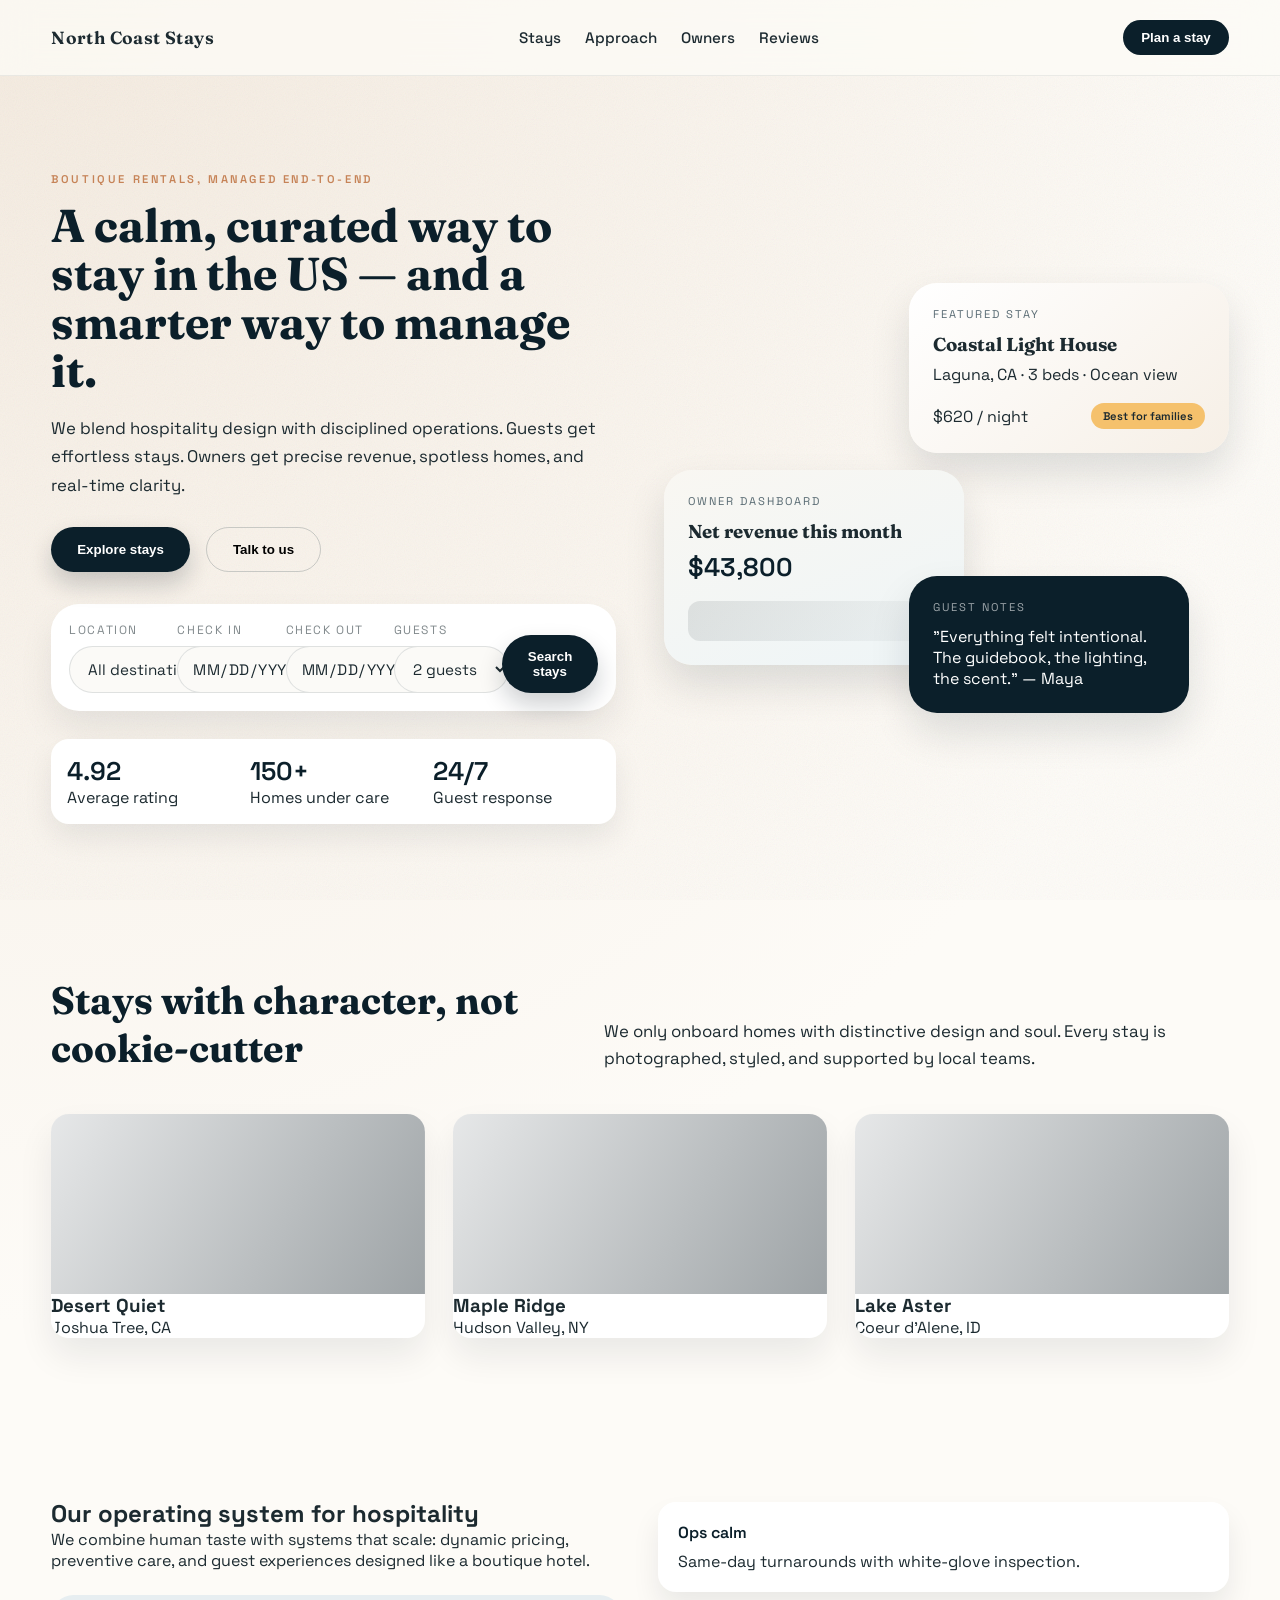
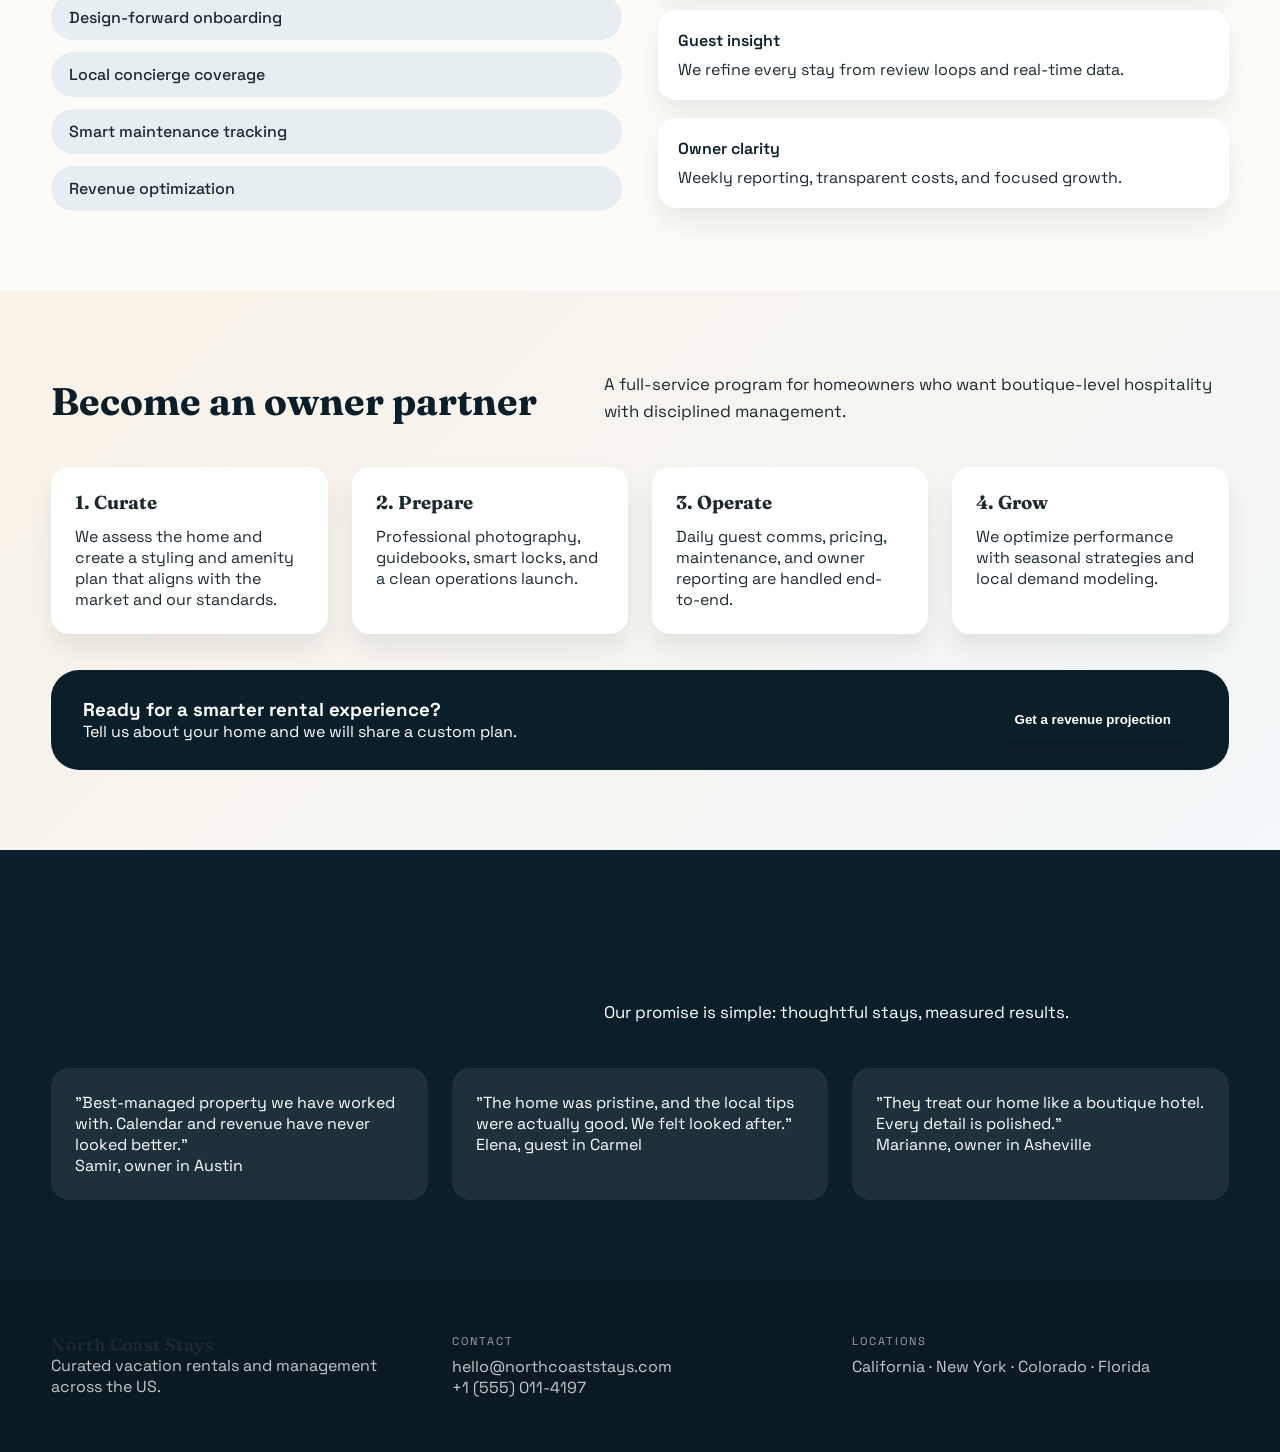
==== index.html @ ac7b0f42 "Add hero date search form" ====
<!doctype html>
<html lang="en">
  <head>
    <meta charset="utf-8" />
    <meta name="viewport" content="width=device-width, initial-scale=1" />
    <title>North Coast Stays - Boutique Rentals & Care</title>
    <meta
      name="description"
      content="A boutique team managing distinctive vacation rentals across the United States. Curated stays for guests, confident stewardship for owners."
    />
    <link rel="preconnect" href="https://fonts.googleapis.com" />
    <link rel="preconnect" href="https://fonts.gstatic.com" crossorigin />
    <link
      href="https://fonts.googleapis.com/css2?family=Fraunces:opsz,wght@9..144,300;9..144,500;9..144,650&family=Space+Grotesk:wght@400;500;600&display=swap"
      rel="stylesheet"
    />
    <link rel="stylesheet" href="styles.css" />
  </head>
  <body>
    <div class="noise" aria-hidden="true"></div>
    <header class="site-header">
      <div class="container header-inner">
        <a class="logo" href="#">North Coast Stays</a>
        <nav class="nav">
          <a href="#stays">Stays</a>
          <a href="#approach">Approach</a>
          <a href="#owners">Owners</a>
          <a href="#reviews">Reviews</a>
        </nav>
        <button class="nav-cta">Plan a stay</button>
      </div>
    </header>

    <main>
      <section class="hero">
        <div class="container hero-grid">
          <div class="hero-copy">
            <p class="eyebrow">Boutique rentals, managed end-to-end</p>
            <h1>
              A calm, curated way to stay in the US — and a smarter way to
              manage it.
            </h1>
            <p class="lead">
              We blend hospitality design with disciplined operations. Guests
              get effortless stays. Owners get precise revenue, spotless homes,
              and real-time clarity.
            </p>
            <div class="hero-actions">
              <button class="primary">Explore stays</button>
              <button class="ghost">Talk to us</button>
            </div>
            <form class="search-form" aria-label="Search stays">
              <label class="field">
                <span>Location</span>
                <select name="location">
                  <option>All destinations</option>
                  <option>California</option>
                  <option>New York</option>
                  <option>Colorado</option>
                  <option>Florida</option>
                </select>
              </label>
              <label class="field">
                <span>Check in</span>
                <input type="date" name="checkin" />
              </label>
              <label class="field">
                <span>Check out</span>
                <input type="date" name="checkout" />
              </label>
              <label class="field">
                <span>Guests</span>
                <select name="guests">
                  <option>2 guests</option>
                  <option>4 guests</option>
                  <option>6 guests</option>
                  <option>8 guests</option>
                </select>
              </label>
              <button class="primary search-button" type="submit">
                Search stays
              </button>
            </form>
            <div class="hero-metrics">
              <div>
                <p class="metric">4.92</p>
                <span>Average rating</span>
              </div>
              <div>
                <p class="metric">150+</p>
                <span>Homes under care</span>
              </div>
              <div>
                <p class="metric">24/7</p>
                <span>Guest response</span>
              </div>
            </div>
          </div>
          <div class="hero-visual">
            <div class="card primary-card">
              <div class="card-tag">Featured stay</div>
              <h3>Coastal Light House</h3>
              <p>Laguna, CA · 3 beds · Ocean view</p>
              <div class="card-foot">
                <span>$620 / night</span>
                <span class="badge">Best for families</span>
              </div>
            </div>
            <div class="card secondary-card">
              <div class="card-tag">Owner dashboard</div>
              <h3>Net revenue this month</h3>
              <p class="metric">$43,800</p>
              <div class="spark"></div>
            </div>
            <div class="card tertiary-card">
              <div class="card-tag">Guest notes</div>
              <p>
                "Everything felt intentional. The guidebook, the lighting, the
                scent." — Maya
              </p>
            </div>
          </div>
        </div>
      </section>

      <section id="stays" class="section stays">
        <div class="container">
          <div class="section-head">
            <h2>Stays with character, not cookie-cutter</h2>
            <p>
              We only onboard homes with distinctive design and soul. Every stay
              is photographed, styled, and supported by local teams.
            </p>
          </div>
          <div class="stay-grid">
            <article class="stay-card">
              <div class="stay-photo photo-one"></div>
              <h3>Desert Quiet</h3>
              <p>Joshua Tree, CA</p>
            </article>
            <article class="stay-card">
              <div class="stay-photo photo-two"></div>
              <h3>Maple Ridge</h3>
              <p>Hudson Valley, NY</p>
            </article>
            <article class="stay-card">
              <div class="stay-photo photo-three"></div>
              <h3>Lake Aster</h3>
              <p>Coeur d'Alene, ID</p>
            </article>
          </div>
        </div>
      </section>

      <section id="approach" class="section approach">
        <div class="container approach-grid">
          <div>
            <h2>Our operating system for hospitality</h2>
            <p>
              We combine human taste with systems that scale: dynamic pricing,
              preventive care, and guest experiences designed like a boutique
              hotel.
            </p>
            <ul class="pill-list">
              <li>Design-forward onboarding</li>
              <li>Local concierge coverage</li>
              <li>Smart maintenance tracking</li>
              <li>Revenue optimization</li>
            </ul>
          </div>
          <div class="approach-panel">
            <div class="panel-item">
              <p class="panel-title">Ops calm</p>
              <p>Same-day turnarounds with white-glove inspection.</p>
            </div>
            <div class="panel-item">
              <p class="panel-title">Guest insight</p>
              <p>We refine every stay from review loops and real-time data.</p>
            </div>
            <div class="panel-item">
              <p class="panel-title">Owner clarity</p>
              <p>Weekly reporting, transparent costs, and focused growth.</p>
            </div>
          </div>
        </div>
      </section>

      <section id="owners" class="section owners">
        <div class="container">
          <div class="section-head">
            <h2>Become an owner partner</h2>
            <p>
              A full-service program for homeowners who want boutique-level
              hospitality with disciplined management.
            </p>
          </div>
          <div class="owner-grid">
            <div class="owner-card">
              <h3>1. Curate</h3>
              <p>
                We assess the home and create a styling and amenity plan that
                aligns with the market and our standards.
              </p>
            </div>
            <div class="owner-card">
              <h3>2. Prepare</h3>
              <p>
                Professional photography, guidebooks, smart locks, and a clean
                operations launch.
              </p>
            </div>
            <div class="owner-card">
              <h3>3. Operate</h3>
              <p>
                Daily guest comms, pricing, maintenance, and owner reporting are
                handled end-to-end.
              </p>
            </div>
            <div class="owner-card">
              <h3>4. Grow</h3>
              <p>
                We optimize performance with seasonal strategies and local
                demand modeling.
              </p>
            </div>
          </div>
          <div class="owner-cta">
            <div>
              <h3>Ready for a smarter rental experience?</h3>
              <p>Tell us about your home and we will share a custom plan.</p>
            </div>
            <button class="primary">Get a revenue projection</button>
          </div>
        </div>
      </section>

      <section id="reviews" class="section reviews">
        <div class="container">
          <div class="section-head">
            <h2>Guests and owners who keep coming back</h2>
            <p>Our promise is simple: thoughtful stays, measured results.</p>
          </div>
          <div class="review-grid">
            <article class="review-card">
              <p>
                "Best-managed property we have worked with. Calendar and revenue
                have never looked better."
              </p>
              <span>Samir, owner in Austin</span>
            </article>
            <article class="review-card">
              <p>
                "The home was pristine, and the local tips were actually good.
                We felt looked after."
              </p>
              <span>Elena, guest in Carmel</span>
            </article>
            <article class="review-card">
              <p>
                "They treat our home like a boutique hotel. Every detail is
                polished."
              </p>
              <span>Marianne, owner in Asheville</span>
            </article>
          </div>
        </div>
      </section>
    </main>

    <footer class="site-footer">
      <div class="container footer-grid">
        <div>
          <p class="logo">North Coast Stays</p>
          <p>Curated vacation rentals and management across the US.</p>
        </div>
        <div>
          <p class="footer-title">Contact</p>
          <p>hello@northcoaststays.com</p>
          <p>+1 (555) 011-4197</p>
        </div>
        <div>
          <p class="footer-title">Locations</p>
          <p>California · New York · Colorado · Florida</p>
        </div>
      </div>
    </footer>

    <script src="script.js"></script>
  </body>
</html>
---- styles.css ----
:root {
  --deep-blue: #0b1f2a;
  --navy: #142e3b;
  --sand: #f6f1ea;
  --sun: #f5c16c;
  --clay: #c68357;
  --mist: #e7eef1;
  --text: #1c2a30;
  --white: #ffffff;
  --shadow: rgba(12, 26, 33, 0.12);
  --radius-lg: 28px;
  --radius-md: 18px;
  --radius-sm: 12px;
  --transition: 220ms ease;
}

* {
  box-sizing: border-box;
  margin: 0;
  padding: 0;
}

body {
  font-family: "Space Grotesk", sans-serif;
  background: radial-gradient(circle at top left, #f4ebe0, #fdfbf7 40%),
    linear-gradient(120deg, rgba(208, 225, 235, 0.35), transparent 60%);
  color: var(--text);
  min-height: 100vh;
}

.noise {
  position: fixed;
  inset: 0;
  background-image: url("data:image/svg+xml,%3Csvg xmlns='http://www.w3.org/2000/svg' width='120' height='120' viewBox='0 0 120 120'%3E%3Cfilter id='n'%3E%3CfeTurbulence type='fractalNoise' baseFrequency='0.9' numOctaves='2' stitchTiles='stitch'/%3E%3C/filter%3E%3Crect width='120' height='120' filter='url(%23n)' opacity='0.07'/%3E%3C/svg%3E");
  mix-blend-mode: multiply;
  pointer-events: none;
  z-index: 0;
}

.container {
  width: min(1200px, 92vw);
  margin: 0 auto;
}

.site-header {
  position: sticky;
  top: 0;
  z-index: 10;
  backdrop-filter: blur(16px);
  background: rgba(253, 251, 247, 0.78);
  border-bottom: 1px solid rgba(20, 46, 59, 0.08);
}

.header-inner {
  display: flex;
  align-items: center;
  justify-content: space-between;
  padding: 20px 0;
  gap: 24px;
}

.logo {
  font-family: "Fraunces", serif;
  font-weight: 650;
  font-size: 1.1rem;
  text-decoration: none;
  color: var(--text);
  letter-spacing: 0.4px;
}

.nav {
  display: flex;
  gap: 24px;
}

.nav a {
  text-decoration: none;
  color: var(--text);
  font-weight: 500;
  font-size: 0.95rem;
}

.nav a:hover {
  color: var(--clay);
}

.nav-cta {
  border: none;
  background: var(--deep-blue);
  color: var(--white);
  padding: 10px 18px;
  border-radius: 999px;
  font-weight: 600;
  cursor: pointer;
  transition: transform var(--transition), box-shadow var(--transition);
}

.nav-cta:hover {
  transform: translateY(-2px);
  box-shadow: 0 10px 20px rgba(9, 22, 29, 0.2);
}

.hero {
  padding: 96px 0 72px;
  position: relative;
  z-index: 1;
}

.hero-grid {
  display: grid;
  grid-template-columns: repeat(auto-fit, minmax(280px, 1fr));
  gap: 48px;
  align-items: center;
}

.eyebrow {
  text-transform: uppercase;
  letter-spacing: 2.6px;
  font-size: 0.7rem;
  font-weight: 600;
  margin-bottom: 16px;
  color: var(--clay);
}

.hero-copy h1 {
  font-family: "Fraunces", serif;
  font-size: clamp(2.6rem, 3.6vw, 4rem);
  line-height: 1.05;
  margin-bottom: 18px;
  color: var(--deep-blue);
}

.lead {
  font-size: 1.05rem;
  line-height: 1.7;
  margin-bottom: 28px;
}

.hero-actions {
  display: flex;
  gap: 16px;
  flex-wrap: wrap;
  margin-bottom: 32px;
}

.primary,
.ghost {
  border-radius: 999px;
  padding: 14px 26px;
  font-weight: 600;
  border: none;
  cursor: pointer;
  transition: transform var(--transition), box-shadow var(--transition);
}

.primary {
  background: var(--deep-blue);
  color: var(--white);
  box-shadow: 0 12px 25px rgba(9, 22, 29, 0.2);
}

.primary:hover {
  transform: translateY(-2px);
}

.ghost {
  background: transparent;
  border: 1px solid rgba(20, 46, 59, 0.2);
}

.ghost:hover {
  transform: translateY(-2px);
  box-shadow: 0 12px 25px rgba(9, 22, 29, 0.12);
}

.search-form {
  display: grid;
  grid-template-columns: repeat(5, minmax(0, 1fr));
  gap: 12px;
  padding: 18px;
  border-radius: var(--radius-lg);
  background: var(--white);
  box-shadow: 0 18px 35px rgba(12, 26, 33, 0.08);
  margin-bottom: 28px;
}

.field {
  display: grid;
  gap: 8px;
  font-size: 0.75rem;
  letter-spacing: 1.6px;
  text-transform: uppercase;
  color: rgba(28, 42, 48, 0.55);
}

.field input,
.field select {
  border: 1px solid rgba(20, 46, 59, 0.12);
  border-radius: 999px;
  padding: 12px 14px;
  font-size: 0.95rem;
  font-family: inherit;
  background: #fbfaf7;
  color: var(--text);
}

.field input[type="date"] {
  text-transform: uppercase;
  letter-spacing: 0.5px;
}

.search-button {
  align-self: end;
  width: 100%;
}

.hero-metrics {
  display: grid;
  grid-template-columns: repeat(auto-fit, minmax(140px, 1fr));
  gap: 16px;
  background: var(--white);
  padding: 16px;
  border-radius: var(--radius-md);
  box-shadow: 0 14px 30px rgba(12, 26, 33, 0.08);
}

.metric {
  font-size: 1.6rem;
  font-weight: 600;
  color: var(--deep-blue);
}

.hero-visual {
  position: relative;
  min-height: 430px;
}

.card {
  background: var(--white);
  border-radius: var(--radius-lg);
  padding: 24px;
  box-shadow: 0 20px 40px var(--shadow);
  position: absolute;
  opacity: 0;
  transform: translateY(20px);
  animation: float-in 700ms forwards;
}

.primary-card {
  top: 0;
  right: 0;
  width: min(320px, 80vw);
  background: linear-gradient(140deg, #ffffff, #f6efe6);
  animation-delay: 120ms;
}

.secondary-card {
  bottom: 48px;
  left: 0;
  width: min(300px, 80vw);
  background: linear-gradient(160deg, #f9f7f2, #eef5f7);
  animation-delay: 260ms;
}

.tertiary-card {
  bottom: 0;
  right: 40px;
  width: min(280px, 76vw);
  background: var(--deep-blue);
  color: var(--white);
  animation-delay: 380ms;
}

.card-tag {
  font-size: 0.7rem;
  text-transform: uppercase;
  letter-spacing: 2px;
  margin-bottom: 12px;
  color: rgba(20, 46, 59, 0.7);
}

.tertiary-card .card-tag {
  color: rgba(255, 255, 255, 0.6);
}

.card h3 {
  font-family: "Fraunces", serif;
  margin-bottom: 8px;
}

.card-foot {
  display: flex;
  justify-content: space-between;
  align-items: center;
  margin-top: 18px;
}

.badge {
  background: var(--sun);
  padding: 6px 12px;
  border-radius: 999px;
  font-size: 0.7rem;
  font-weight: 600;
}

.spark {
  margin-top: 18px;
  height: 40px;
  border-radius: 12px;
  background: linear-gradient(120deg, rgba(12, 26, 33, 0.1), rgba(12, 26, 33, 0.02));
  position: relative;
  overflow: hidden;
}

.spark::after {
  content: "";
  position: absolute;
  top: 0;
  left: -40%;
  width: 40%;
  height: 100%;
  background: linear-gradient(120deg, transparent, rgba(12, 26, 33, 0.15), transparent);
  animation: shimmer 2.8s infinite;
}

.section {
  padding: 80px 0;
  position: relative;
  z-index: 1;
}

.section-head {
  display: grid;
  grid-template-columns: minmax(240px, 1fr) minmax(240px, 1.2fr);
  gap: 32px;
  align-items: end;
  margin-bottom: 42px;
}

.section-head h2 {
  font-family: "Fraunces", serif;
  font-size: clamp(2rem, 3vw, 2.8rem);
  color: var(--deep-blue);
}

.section-head p {
  font-size: 1.05rem;
  line-height: 1.6;
}

.stay-grid {
  display: grid;
  grid-template-columns: repeat(auto-fit, minmax(230px, 1fr));
  gap: 28px;
}

.stay-card {
  background: var(--white);
  border-radius: var(--radius-md);
  overflow: hidden;
  box-shadow: 0 18px 35px rgba(12, 26, 33, 0.08);
  transition: transform var(--transition);
}

.stay-card:hover {
  transform: translateY(-4px);
}

.stay-photo {
  height: 180px;
  background-size: cover;
  background-position: center;
}

.photo-one {
  background-image: linear-gradient(120deg, rgba(12, 26, 33, 0.1), rgba(12, 26, 33, 0.4)),
    url("https://images.unsplash.com/photo-1505691938895-1758d7feb511?auto=format&fit=crop&w=900&q=80");
}

.photo-two {
  background-image: linear-gradient(120deg, rgba(12, 26, 33, 0.1), rgba(12, 26, 33, 0.4)),
    url("https://images.unsplash.com/photo-1507089947368-19c1da9775ae?auto=format&fit=crop&w=900&q=80");
}

.photo-three {
  background-image: linear-gradient(120deg, rgba(12, 26, 33, 0.1), rgba(12, 26, 33, 0.4)),
    url("https://images.unsplash.com/photo-1502005097973-6a7082348e28?auto=format&fit=crop&w=900&q=80");
}

.approach-grid {
  display: grid;
  grid-template-columns: repeat(auto-fit, minmax(260px, 1fr));
  gap: 36px;
  align-items: center;
}

.pill-list {
  list-style: none;
  display: grid;
  gap: 12px;
  margin-top: 24px;
}

.pill-list li {
  padding: 12px 18px;
  background: var(--mist);
  border-radius: 999px;
  font-weight: 500;
}

.approach-panel {
  display: grid;
  gap: 18px;
}

.panel-item {
  background: var(--white);
  padding: 20px;
  border-radius: var(--radius-md);
  box-shadow: 0 16px 28px rgba(12, 26, 33, 0.08);
}

.panel-title {
  font-weight: 600;
  margin-bottom: 8px;
  color: var(--deep-blue);
}

.owners {
  background: linear-gradient(135deg, #f9f2e7, #f3f7f9);
}

.owner-grid {
  display: grid;
  grid-template-columns: repeat(auto-fit, minmax(220px, 1fr));
  gap: 24px;
}

.owner-card {
  background: var(--white);
  padding: 24px;
  border-radius: var(--radius-md);
  box-shadow: 0 14px 26px rgba(12, 26, 33, 0.08);
}

.owner-card h3 {
  font-family: "Fraunces", serif;
  margin-bottom: 12px;
}

.owner-cta {
  margin-top: 36px;
  display: flex;
  align-items: center;
  justify-content: space-between;
  gap: 24px;
  background: var(--deep-blue);
  color: var(--white);
  padding: 28px 32px;
  border-radius: var(--radius-lg);
}

.reviews {
  background: var(--deep-blue);
  color: var(--white);
}

.review-grid {
  display: grid;
  grid-template-columns: repeat(auto-fit, minmax(240px, 1fr));
  gap: 24px;
}

.review-card {
  background: rgba(255, 255, 255, 0.08);
  padding: 24px;
  border-radius: var(--radius-md);
  backdrop-filter: blur(10px);
}

.site-footer {
  padding: 54px 0;
  background: #0a1922;
  color: rgba(255, 255, 255, 0.76);
}

.footer-grid {
  display: grid;
  gap: 24px;
  grid-template-columns: repeat(auto-fit, minmax(220px, 1fr));
}

.footer-title {
  text-transform: uppercase;
  font-size: 0.7rem;
  letter-spacing: 2px;
  margin-bottom: 8px;
  color: rgba(255, 255, 255, 0.6);
}

@keyframes float-in {
  to {
    opacity: 1;
    transform: translateY(0);
  }
}

@keyframes shimmer {
  50% {
    left: 100%;
  }
}

@media (max-width: 900px) {
  .header-inner {
    flex-wrap: wrap;
  }

  .nav {
    width: 100%;
    justify-content: space-between;
    order: 3;
  }

  .nav-cta {
    order: 2;
  }

  .hero {
    padding-top: 72px;
  }

  .hero-visual {
    min-height: 460px;
  }

  .search-form {
    grid-template-columns: repeat(2, minmax(0, 1fr));
  }

  .section-head {
    grid-template-columns: 1fr;
  }

  .owner-cta {
    flex-direction: column;
    align-items: flex-start;
  }
}

@media (max-width: 640px) {
  .nav {
    gap: 12px;
    flex-wrap: wrap;
  }

  .hero-visual {
    min-height: 520px;
  }

  .search-form {
    grid-template-columns: 1fr;
  }

  .primary-card,
  .secondary-card,
  .tertiary-card {
    position: relative;
    width: 100%;
    margin-bottom: 18px;
  }

  .card {
    animation: none;
    opacity: 1;
    transform: none;
  }
}
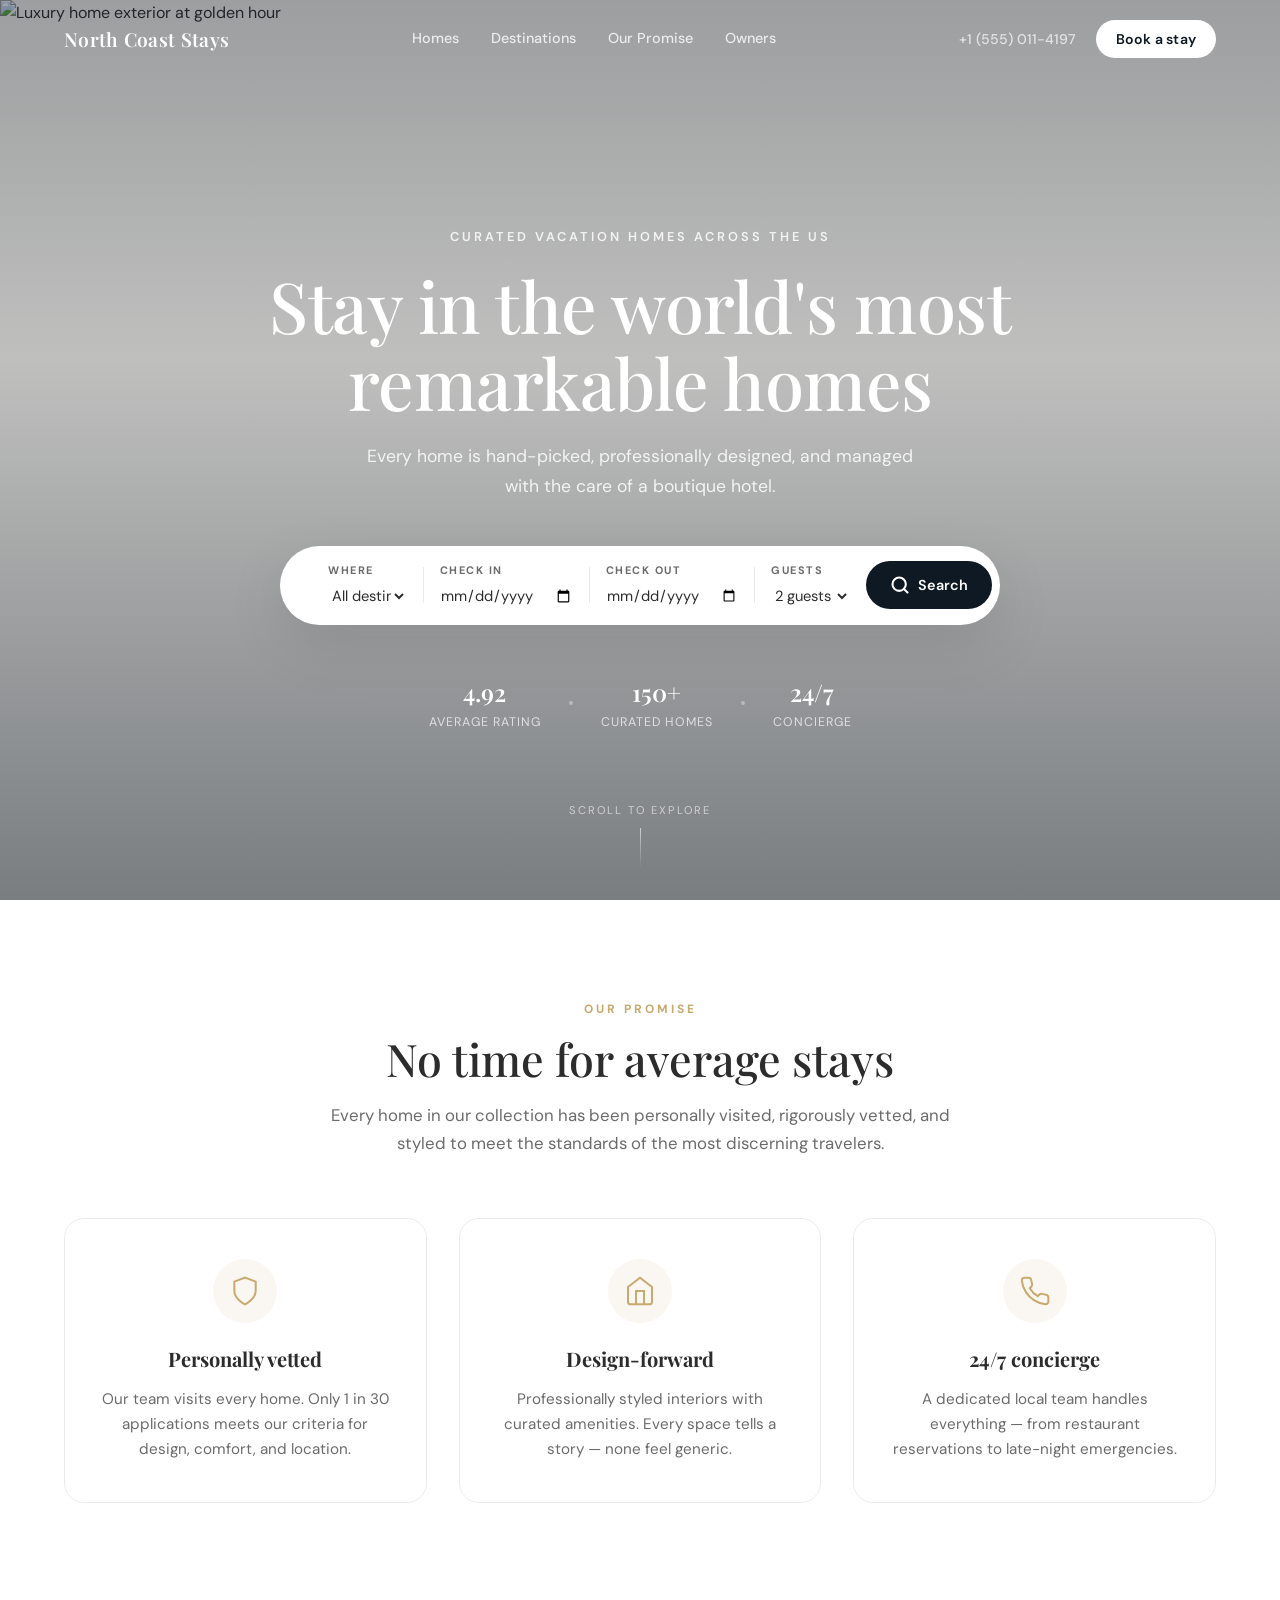
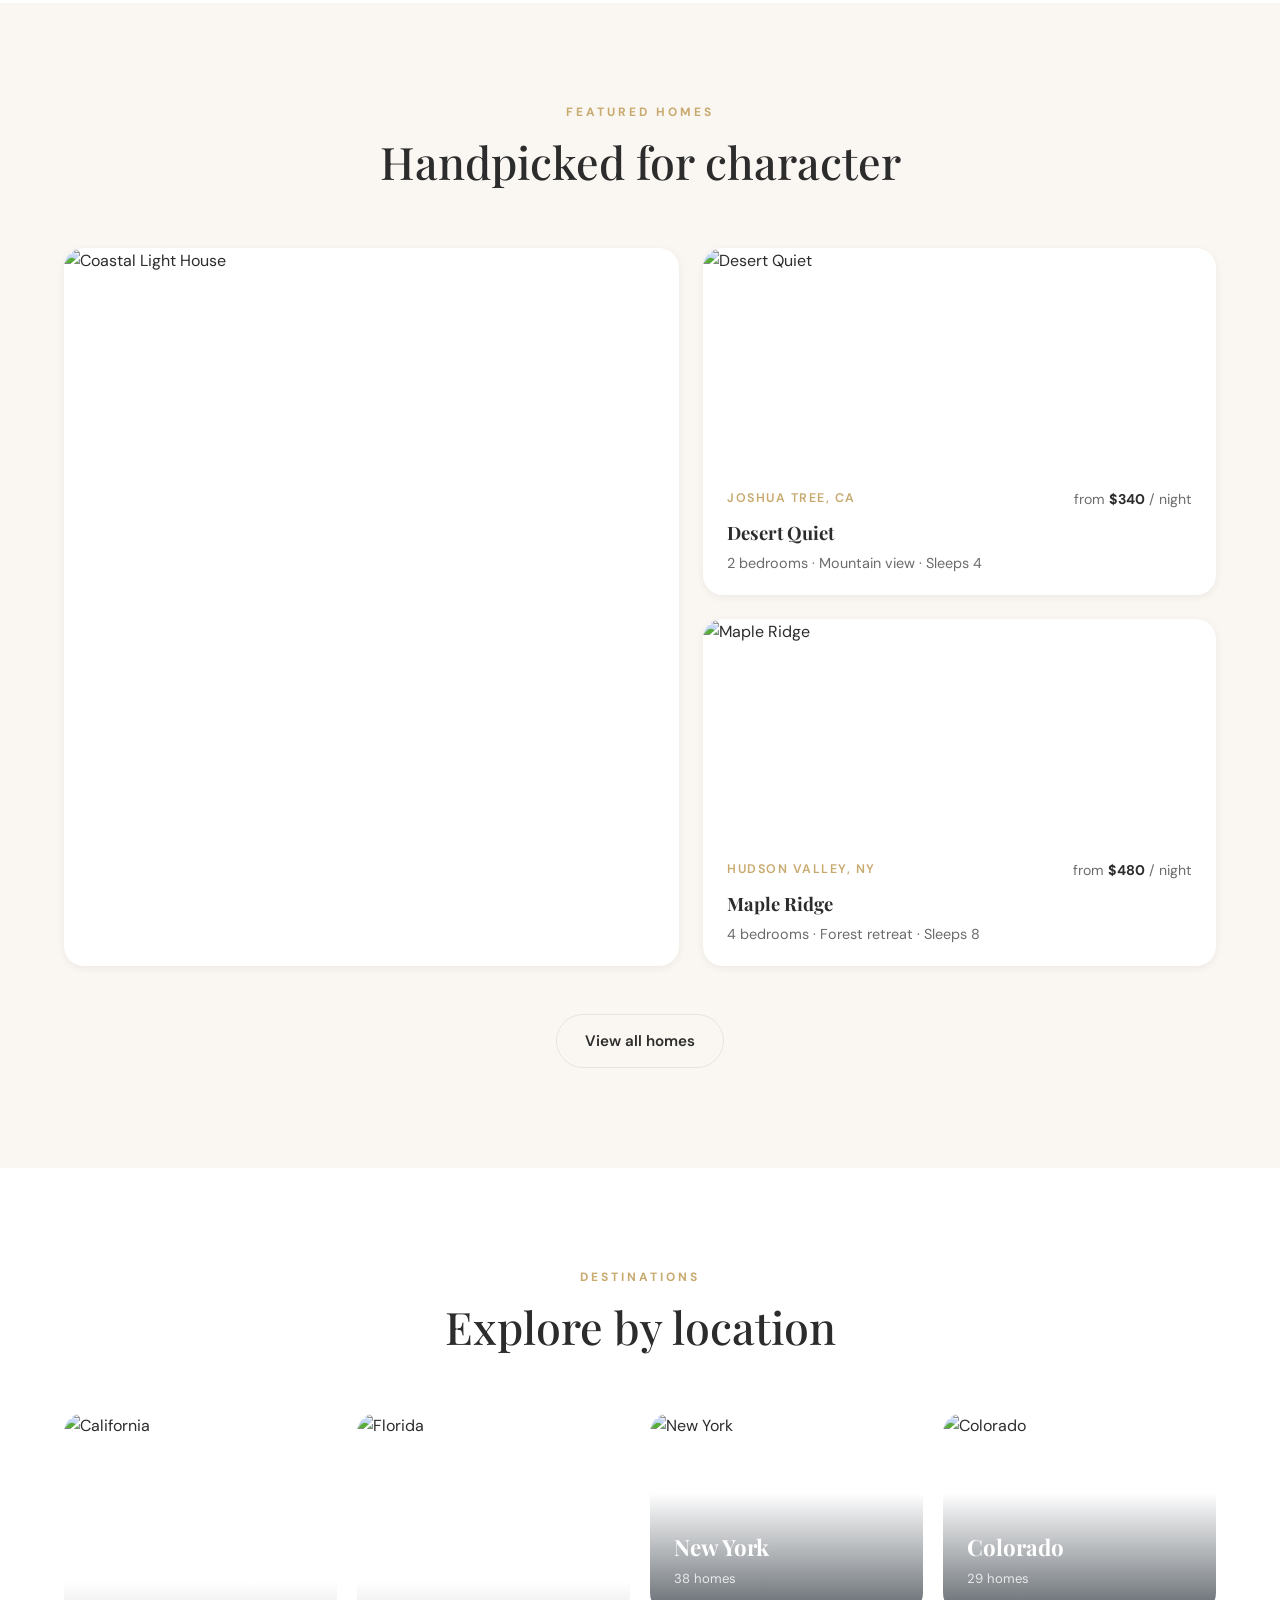
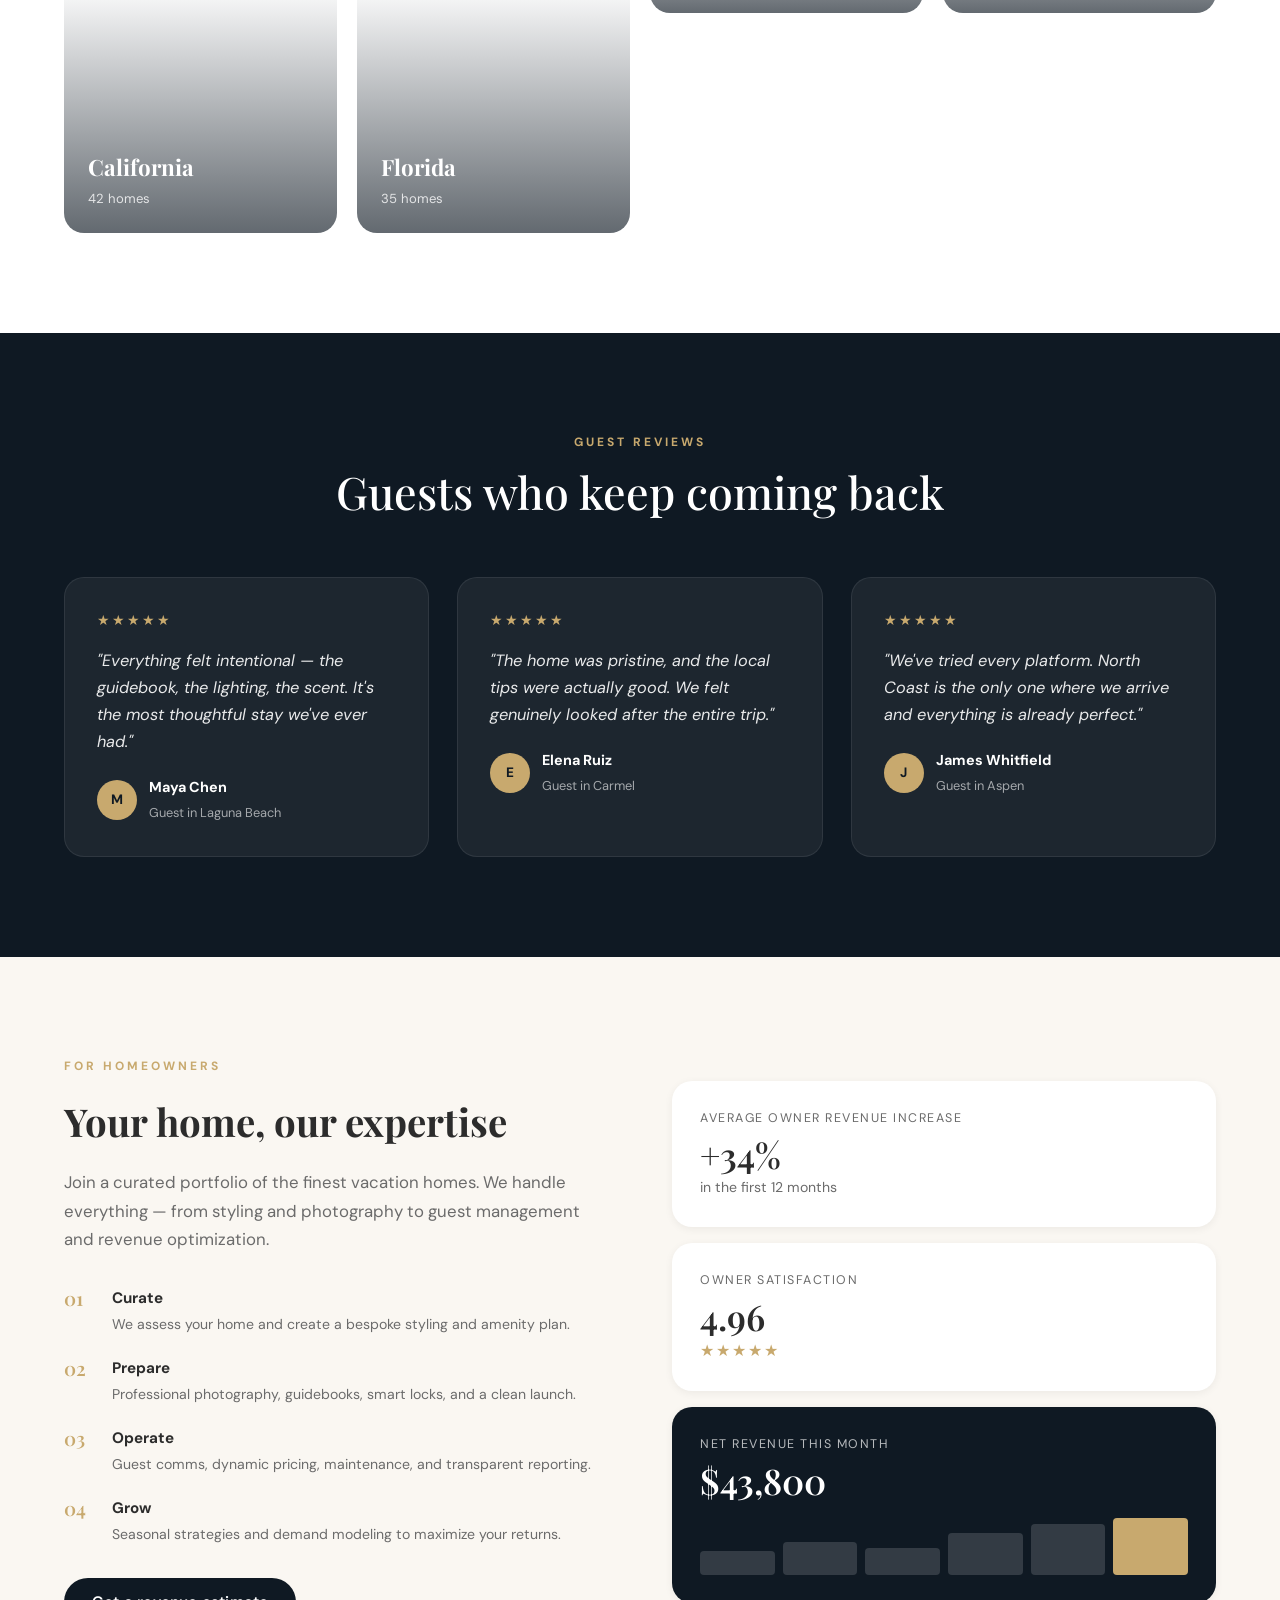
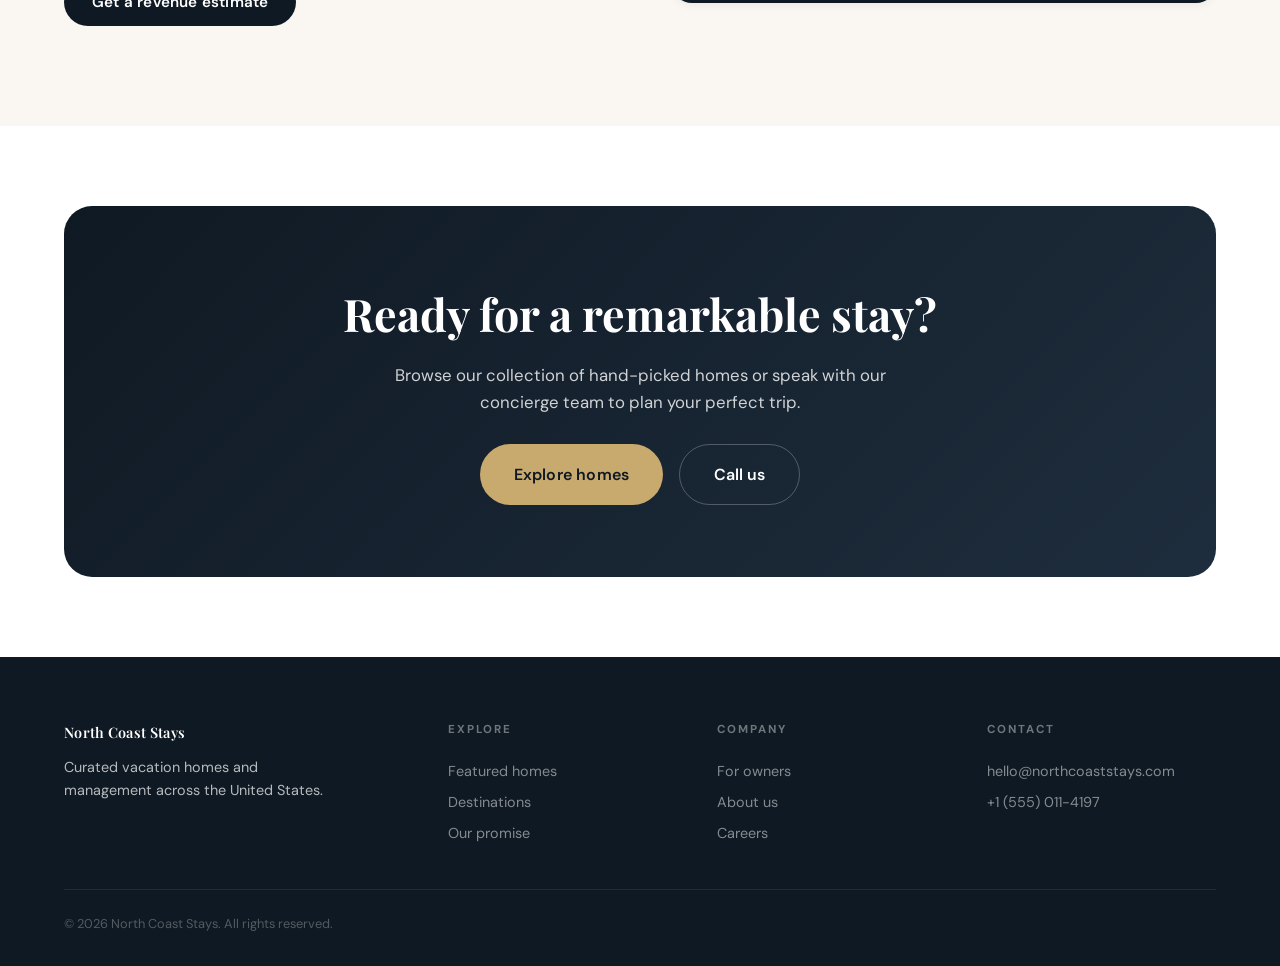
==== commit 50fbe3f0: "Redesign landing page inspired by Plum Guide & OneFineStay Premium luxury aesthetic: full-viewport h" ====
--- a/index.html
+++ b/index.html
@@ -3,285 +3,457 @@
   <head>
     <meta charset="utf-8" />
     <meta name="viewport" content="width=device-width, initial-scale=1" />
-    <title>North Coast Stays - Boutique Rentals & Care</title>
+    <title>North Coast Stays — Remarkable Vacation Homes</title>
     <meta
       name="description"
-      content="A boutique team managing distinctive vacation rentals across the United States. Curated stays for guests, confident stewardship for owners."
+      content="Stay in the most remarkable vacation homes across the United States. Curated stays for discerning guests, confident stewardship for owners."
     />
     <link rel="preconnect" href="https://fonts.googleapis.com" />
     <link rel="preconnect" href="https://fonts.gstatic.com" crossorigin />
     <link
-      href="https://fonts.googleapis.com/css2?family=Fraunces:opsz,wght@9..144,300;9..144,500;9..144,650&family=Space+Grotesk:wght@400;500;600&display=swap"
+      href="https://fonts.googleapis.com/css2?family=Playfair+Display:ital,wght@0,400;0,500;0,600;0,700;1,400;1,500&family=DM+Sans:wght@400;500;600;700&display=swap"
       rel="stylesheet"
     />
     <link rel="stylesheet" href="styles.css" />
   </head>
   <body>
-    <div class="noise" aria-hidden="true"></div>
+
     <header class="site-header">
       <div class="container header-inner">
         <a class="logo" href="#">North Coast Stays</a>
         <nav class="nav">
-          <a href="#stays">Stays</a>
-          <a href="#approach">Approach</a>
+          <a href="#homes">Homes</a>
+          <a href="#destinations">Destinations</a>
+          <a href="#promise">Our Promise</a>
           <a href="#owners">Owners</a>
-          <a href="#reviews">Reviews</a>
         </nav>
-        <button class="nav-cta">Plan a stay</button>
+        <div class="header-right">
+          <a href="tel:+15550114197" class="header-phone">+1 (555) 011-4197</a>
+          <button class="btn-primary btn-sm">Book a stay</button>
+        </div>
+        <button class="mobile-toggle" aria-label="Menu">
+          <span></span><span></span><span></span>
+        </button>
       </div>
     </header>
 
     <main>
+      <!-- Hero -->
       <section class="hero">
-        <div class="container hero-grid">
-          <div class="hero-copy">
-            <p class="eyebrow">Boutique rentals, managed end-to-end</p>
-            <h1>
-              A calm, curated way to stay in the US — and a smarter way to
-              manage it.
-            </h1>
-            <p class="lead">
-              We blend hospitality design with disciplined operations. Guests
-              get effortless stays. Owners get precise revenue, spotless homes,
-              and real-time clarity.
+        <div class="hero-bg">
+          <img
+            src="https://images.unsplash.com/photo-1600596542815-ffad4c1539a9?auto=format&fit=crop&w=2000&q=80"
+            alt="Luxury home exterior at golden hour"
+          />
+        </div>
+        <div class="hero-overlay"></div>
+        <div class="container hero-content">
+          <p class="hero-eyebrow">Curated vacation homes across the US</p>
+          <h1>Stay in the world's most<br />remarkable homes</h1>
+          <p class="hero-sub">
+            Every home is hand-picked, professionally designed, and managed with
+            the care of a boutique hotel.
+          </p>
+
+          <form class="search-bar" aria-label="Search stays">
+            <div class="search-field">
+              <label for="s-location">Where</label>
+              <select id="s-location" name="location">
+                <option>All destinations</option>
+                <option>California</option>
+                <option>New York</option>
+                <option>Colorado</option>
+                <option>Florida</option>
+                <option>Idaho</option>
+              </select>
+            </div>
+            <div class="search-divider"></div>
+            <div class="search-field">
+              <label for="s-checkin">Check in</label>
+              <input type="date" id="s-checkin" name="checkin" />
+            </div>
+            <div class="search-divider"></div>
+            <div class="search-field">
+              <label for="s-checkout">Check out</label>
+              <input type="date" id="s-checkout" name="checkout" />
+            </div>
+            <div class="search-divider"></div>
+            <div class="search-field">
+              <label for="s-guests">Guests</label>
+              <select id="s-guests" name="guests">
+                <option>2 guests</option>
+                <option>4 guests</option>
+                <option>6 guests</option>
+                <option>8+</option>
+              </select>
+            </div>
+            <button class="search-btn" type="submit">
+              <svg width="20" height="20" viewBox="0 0 24 24" fill="none" stroke="currentColor" stroke-width="2.5" stroke-linecap="round" stroke-linejoin="round"><circle cx="11" cy="11" r="8"/><line x1="21" y1="21" x2="16.65" y2="16.65"/></svg>
+              <span>Search</span>
+            </button>
+          </form>
+
+          <div class="hero-stats">
+            <div class="stat">
+              <strong>4.92</strong>
+              <span>Average rating</span>
+            </div>
+            <div class="stat-dot"></div>
+            <div class="stat">
+              <strong>150+</strong>
+              <span>Curated homes</span>
+            </div>
+            <div class="stat-dot"></div>
+            <div class="stat">
+              <strong>24/7</strong>
+              <span>Concierge</span>
+            </div>
+          </div>
+        </div>
+        <div class="hero-scroll">
+          <span>Scroll to explore</span>
+          <div class="scroll-line"></div>
+        </div>
+      </section>
+
+      <!-- Promise -->
+      <section id="promise" class="section promise">
+        <div class="container">
+          <div class="section-intro">
+            <p class="section-eyebrow">Our Promise</p>
+            <h2>No time for average stays</h2>
+            <p class="section-lead">
+              Every home in our collection has been personally visited, rigorously
+              vetted, and styled to meet the standards of the most discerning travelers.
             </p>
-            <div class="hero-actions">
-              <button class="primary">Explore stays</button>
-              <button class="ghost">Talk to us</button>
-            </div>
-            <form class="search-form" aria-label="Search stays">
-              <label class="field">
-                <span>Location</span>
-                <select name="location">
-                  <option>All destinations</option>
-                  <option>California</option>
-                  <option>New York</option>
-                  <option>Colorado</option>
-                  <option>Florida</option>
-                </select>
-              </label>
-              <label class="field">
-                <span>Check in</span>
-                <input type="date" name="checkin" />
-              </label>
-              <label class="field">
-                <span>Check out</span>
-                <input type="date" name="checkout" />
-              </label>
-              <label class="field">
-                <span>Guests</span>
-                <select name="guests">
-                  <option>2 guests</option>
-                  <option>4 guests</option>
-                  <option>6 guests</option>
-                  <option>8 guests</option>
-                </select>
-              </label>
-              <button class="primary search-button" type="submit">
-                Search stays
-              </button>
-            </form>
-            <div class="hero-metrics">
-              <div>
-                <p class="metric">4.92</p>
-                <span>Average rating</span>
-              </div>
-              <div>
-                <p class="metric">150+</p>
-                <span>Homes under care</span>
-              </div>
-              <div>
-                <p class="metric">24/7</p>
-                <span>Guest response</span>
-              </div>
-            </div>
-          </div>
-          <div class="hero-visual">
-            <div class="card primary-card">
-              <div class="card-tag">Featured stay</div>
-              <h3>Coastal Light House</h3>
-              <p>Laguna, CA · 3 beds · Ocean view</p>
-              <div class="card-foot">
-                <span>$620 / night</span>
-                <span class="badge">Best for families</span>
-              </div>
-            </div>
-            <div class="card secondary-card">
-              <div class="card-tag">Owner dashboard</div>
-              <h3>Net revenue this month</h3>
-              <p class="metric">$43,800</p>
-              <div class="spark"></div>
-            </div>
-            <div class="card tertiary-card">
-              <div class="card-tag">Guest notes</div>
+          </div>
+          <div class="promise-grid">
+            <div class="promise-card reveal">
+              <div class="promise-icon">
+                <svg width="32" height="32" viewBox="0 0 24 24" fill="none" stroke="currentColor" stroke-width="1.5"><path d="M12 22s8-4 8-10V5l-8-3-8 3v7c0 6 8 10 8 10z"/></svg>
+              </div>
+              <h3>Personally vetted</h3>
               <p>
-                "Everything felt intentional. The guidebook, the lighting, the
-                scent." — Maya
+                Our team visits every home. Only 1 in 30 applications meets our
+                criteria for design, comfort, and location.
               </p>
             </div>
-          </div>
-        </div>
-      </section>
-
-      <section id="stays" class="section stays">
-        <div class="container">
-          <div class="section-head">
-            <h2>Stays with character, not cookie-cutter</h2>
+            <div class="promise-card reveal">
+              <div class="promise-icon">
+                <svg width="32" height="32" viewBox="0 0 24 24" fill="none" stroke="currentColor" stroke-width="1.5"><path d="M3 9l9-7 9 7v11a2 2 0 0 1-2 2H5a2 2 0 0 1-2-2z"/><polyline points="9 22 9 12 15 12 15 22"/></svg>
+              </div>
+              <h3>Design-forward</h3>
+              <p>
+                Professionally styled interiors with curated amenities. Every space
+                tells a story — none feel generic.
+              </p>
+            </div>
+            <div class="promise-card reveal">
+              <div class="promise-icon">
+                <svg width="32" height="32" viewBox="0 0 24 24" fill="none" stroke="currentColor" stroke-width="1.5"><path d="M22 16.92v3a2 2 0 0 1-2.18 2 19.79 19.79 0 0 1-8.63-3.07 19.5 19.5 0 0 1-6-6 19.79 19.79 0 0 1-3.07-8.67A2 2 0 0 1 4.11 2h3a2 2 0 0 1 2 1.72c.127.96.361 1.903.7 2.81a2 2 0 0 1-.45 2.11L8.09 9.91a16 16 0 0 0 6 6l1.27-1.27a2 2 0 0 1 2.11-.45c.907.339 1.85.573 2.81.7A2 2 0 0 1 22 16.92z"/></svg>
+              </div>
+              <h3>24/7 concierge</h3>
+              <p>
+                A dedicated local team handles everything — from restaurant
+                reservations to late-night emergencies.
+              </p>
+            </div>
+          </div>
+        </div>
+      </section>
+
+      <!-- Featured Homes -->
+      <section id="homes" class="section homes">
+        <div class="container">
+          <div class="section-intro">
+            <p class="section-eyebrow">Featured Homes</p>
+            <h2>Handpicked for character</h2>
+          </div>
+          <div class="homes-grid">
+            <article class="home-card home-card--large reveal">
+              <div class="home-img">
+                <img
+                  src="https://images.unsplash.com/photo-1600585154340-be6161a56a0c?auto=format&fit=crop&w=1200&q=80"
+                  alt="Coastal Light House"
+                  loading="lazy"
+                />
+              </div>
+              <div class="home-info">
+                <div class="home-meta">
+                  <span class="home-location">Laguna Beach, CA</span>
+                  <span class="home-price">from <strong>$620</strong> / night</span>
+                </div>
+                <h3>Coastal Light House</h3>
+                <p>3 bedrooms · Ocean view · Sleeps 6</p>
+              </div>
+            </article>
+            <article class="home-card reveal">
+              <div class="home-img">
+                <img
+                  src="https://images.unsplash.com/photo-1505691938895-1758d7feb511?auto=format&fit=crop&w=800&q=80"
+                  alt="Desert Quiet"
+                  loading="lazy"
+                />
+              </div>
+              <div class="home-info">
+                <div class="home-meta">
+                  <span class="home-location">Joshua Tree, CA</span>
+                  <span class="home-price">from <strong>$340</strong> / night</span>
+                </div>
+                <h3>Desert Quiet</h3>
+                <p>2 bedrooms · Mountain view · Sleeps 4</p>
+              </div>
+            </article>
+            <article class="home-card reveal">
+              <div class="home-img">
+                <img
+                  src="https://images.unsplash.com/photo-1507089947368-19c1da9775ae?auto=format&fit=crop&w=800&q=80"
+                  alt="Maple Ridge"
+                  loading="lazy"
+                />
+              </div>
+              <div class="home-info">
+                <div class="home-meta">
+                  <span class="home-location">Hudson Valley, NY</span>
+                  <span class="home-price">from <strong>$480</strong> / night</span>
+                </div>
+                <h3>Maple Ridge</h3>
+                <p>4 bedrooms · Forest retreat · Sleeps 8</p>
+              </div>
+            </article>
+          </div>
+          <div class="section-cta">
+            <a href="#" class="btn-outline">View all homes</a>
+          </div>
+        </div>
+      </section>
+
+      <!-- Destinations -->
+      <section id="destinations" class="section destinations">
+        <div class="container">
+          <div class="section-intro">
+            <p class="section-eyebrow">Destinations</p>
+            <h2>Explore by location</h2>
+          </div>
+          <div class="dest-grid">
+            <a href="#" class="dest-card dest-card--tall reveal">
+              <img
+                src="https://images.unsplash.com/photo-1449034446853-66c86144b0ad?auto=format&fit=crop&w=800&q=80"
+                alt="California"
+                loading="lazy"
+              />
+              <div class="dest-overlay">
+                <h3>California</h3>
+                <span>42 homes</span>
+              </div>
+            </a>
+            <a href="#" class="dest-card reveal">
+              <img
+                src="https://images.unsplash.com/photo-1485871981521-5b1fd3805eee?auto=format&fit=crop&w=800&q=80"
+                alt="New York"
+                loading="lazy"
+              />
+              <div class="dest-overlay">
+                <h3>New York</h3>
+                <span>38 homes</span>
+              </div>
+            </a>
+            <a href="#" class="dest-card reveal">
+              <img
+                src="https://images.unsplash.com/photo-1506905925346-21bda4d32df4?auto=format&fit=crop&w=800&q=80"
+                alt="Colorado"
+                loading="lazy"
+              />
+              <div class="dest-overlay">
+                <h3>Colorado</h3>
+                <span>29 homes</span>
+              </div>
+            </a>
+            <a href="#" class="dest-card dest-card--tall reveal">
+              <img
+                src="https://images.unsplash.com/photo-1535498730771-e735b998cd64?auto=format&fit=crop&w=800&q=80"
+                alt="Florida"
+                loading="lazy"
+              />
+              <div class="dest-overlay">
+                <h3>Florida</h3>
+                <span>35 homes</span>
+              </div>
+            </a>
+          </div>
+        </div>
+      </section>
+
+      <!-- Testimonials -->
+      <section class="section testimonials">
+        <div class="container">
+          <div class="section-intro section-intro--light">
+            <p class="section-eyebrow">Guest Reviews</p>
+            <h2>Guests who keep coming back</h2>
+          </div>
+          <div class="testimonial-grid">
+            <article class="testimonial-card reveal">
+              <div class="stars">★★★★★</div>
+              <blockquote>
+                "Everything felt intentional — the guidebook, the lighting, the
+                scent. It's the most thoughtful stay we've ever had."
+              </blockquote>
+              <div class="testimonial-author">
+                <div class="author-avatar">M</div>
+                <div>
+                  <strong>Maya Chen</strong>
+                  <span>Guest in Laguna Beach</span>
+                </div>
+              </div>
+            </article>
+            <article class="testimonial-card reveal">
+              <div class="stars">★★★★★</div>
+              <blockquote>
+                "The home was pristine, and the local tips were actually good.
+                We felt genuinely looked after the entire trip."
+              </blockquote>
+              <div class="testimonial-author">
+                <div class="author-avatar">E</div>
+                <div>
+                  <strong>Elena Ruiz</strong>
+                  <span>Guest in Carmel</span>
+                </div>
+              </div>
+            </article>
+            <article class="testimonial-card reveal">
+              <div class="stars">★★★★★</div>
+              <blockquote>
+                "We've tried every platform. North Coast is the only one where
+                we arrive and everything is already perfect."
+              </blockquote>
+              <div class="testimonial-author">
+                <div class="author-avatar">J</div>
+                <div>
+                  <strong>James Whitfield</strong>
+                  <span>Guest in Aspen</span>
+                </div>
+              </div>
+            </article>
+          </div>
+        </div>
+      </section>
+
+      <!-- Owners -->
+      <section id="owners" class="section owners">
+        <div class="container">
+          <div class="owners-split">
+            <div class="owners-copy reveal">
+              <p class="section-eyebrow">For Homeowners</p>
+              <h2>Your home, our expertise</h2>
+              <p class="section-lead">
+                Join a curated portfolio of the finest vacation homes. We handle
+                everything — from styling and photography to guest management and
+                revenue optimization.
+              </p>
+              <div class="owner-steps">
+                <div class="owner-step">
+                  <span class="step-num">01</span>
+                  <div>
+                    <h4>Curate</h4>
+                    <p>We assess your home and create a bespoke styling and amenity plan.</p>
+                  </div>
+                </div>
+                <div class="owner-step">
+                  <span class="step-num">02</span>
+                  <div>
+                    <h4>Prepare</h4>
+                    <p>Professional photography, guidebooks, smart locks, and a clean launch.</p>
+                  </div>
+                </div>
+                <div class="owner-step">
+                  <span class="step-num">03</span>
+                  <div>
+                    <h4>Operate</h4>
+                    <p>Guest comms, dynamic pricing, maintenance, and transparent reporting.</p>
+                  </div>
+                </div>
+                <div class="owner-step">
+                  <span class="step-num">04</span>
+                  <div>
+                    <h4>Grow</h4>
+                    <p>Seasonal strategies and demand modeling to maximize your returns.</p>
+                  </div>
+                </div>
+              </div>
+              <button class="btn-primary">Get a revenue estimate</button>
+            </div>
+            <div class="owners-visual reveal">
+              <div class="owner-stat-card">
+                <p class="owner-stat-label">Average owner revenue increase</p>
+                <p class="owner-stat-value">+34%</p>
+                <p class="owner-stat-sub">in the first 12 months</p>
+              </div>
+              <div class="owner-stat-card">
+                <p class="owner-stat-label">Owner satisfaction</p>
+                <p class="owner-stat-value">4.96</p>
+                <div class="owner-stars">★★★★★</div>
+              </div>
+              <div class="owner-stat-card owner-stat-card--dark">
+                <p class="owner-stat-label">Net revenue this month</p>
+                <p class="owner-stat-value">$43,800</p>
+                <div class="owner-bar-chart">
+                  <div class="bar" style="height: 40%"></div>
+                  <div class="bar" style="height: 55%"></div>
+                  <div class="bar" style="height: 45%"></div>
+                  <div class="bar" style="height: 70%"></div>
+                  <div class="bar" style="height: 85%"></div>
+                  <div class="bar bar--active" style="height: 95%"></div>
+                </div>
+              </div>
+            </div>
+          </div>
+        </div>
+      </section>
+
+      <!-- CTA Banner -->
+      <section class="section cta-banner">
+        <div class="container">
+          <div class="cta-inner reveal">
+            <h2>Ready for a remarkable stay?</h2>
             <p>
-              We only onboard homes with distinctive design and soul. Every stay
-              is photographed, styled, and supported by local teams.
+              Browse our collection of hand-picked homes or speak with our
+              concierge team to plan your perfect trip.
             </p>
-          </div>
-          <div class="stay-grid">
-            <article class="stay-card">
-              <div class="stay-photo photo-one"></div>
-              <h3>Desert Quiet</h3>
-              <p>Joshua Tree, CA</p>
-            </article>
-            <article class="stay-card">
-              <div class="stay-photo photo-two"></div>
-              <h3>Maple Ridge</h3>
-              <p>Hudson Valley, NY</p>
-            </article>
-            <article class="stay-card">
-              <div class="stay-photo photo-three"></div>
-              <h3>Lake Aster</h3>
-              <p>Coeur d'Alene, ID</p>
-            </article>
-          </div>
-        </div>
-      </section>
-
-      <section id="approach" class="section approach">
-        <div class="container approach-grid">
-          <div>
-            <h2>Our operating system for hospitality</h2>
-            <p>
-              We combine human taste with systems that scale: dynamic pricing,
-              preventive care, and guest experiences designed like a boutique
-              hotel.
-            </p>
-            <ul class="pill-list">
-              <li>Design-forward onboarding</li>
-              <li>Local concierge coverage</li>
-              <li>Smart maintenance tracking</li>
-              <li>Revenue optimization</li>
-            </ul>
-          </div>
-          <div class="approach-panel">
-            <div class="panel-item">
-              <p class="panel-title">Ops calm</p>
-              <p>Same-day turnarounds with white-glove inspection.</p>
-            </div>
-            <div class="panel-item">
-              <p class="panel-title">Guest insight</p>
-              <p>We refine every stay from review loops and real-time data.</p>
-            </div>
-            <div class="panel-item">
-              <p class="panel-title">Owner clarity</p>
-              <p>Weekly reporting, transparent costs, and focused growth.</p>
-            </div>
-          </div>
-        </div>
-      </section>
-
-      <section id="owners" class="section owners">
-        <div class="container">
-          <div class="section-head">
-            <h2>Become an owner partner</h2>
-            <p>
-              A full-service program for homeowners who want boutique-level
-              hospitality with disciplined management.
-            </p>
-          </div>
-          <div class="owner-grid">
-            <div class="owner-card">
-              <h3>1. Curate</h3>
-              <p>
-                We assess the home and create a styling and amenity plan that
-                aligns with the market and our standards.
-              </p>
-            </div>
-            <div class="owner-card">
-              <h3>2. Prepare</h3>
-              <p>
-                Professional photography, guidebooks, smart locks, and a clean
-                operations launch.
-              </p>
-            </div>
-            <div class="owner-card">
-              <h3>3. Operate</h3>
-              <p>
-                Daily guest comms, pricing, maintenance, and owner reporting are
-                handled end-to-end.
-              </p>
-            </div>
-            <div class="owner-card">
-              <h3>4. Grow</h3>
-              <p>
-                We optimize performance with seasonal strategies and local
-                demand modeling.
-              </p>
-            </div>
-          </div>
-          <div class="owner-cta">
-            <div>
-              <h3>Ready for a smarter rental experience?</h3>
-              <p>Tell us about your home and we will share a custom plan.</p>
-            </div>
-            <button class="primary">Get a revenue projection</button>
-          </div>
-        </div>
-      </section>
-
-      <section id="reviews" class="section reviews">
-        <div class="container">
-          <div class="section-head">
-            <h2>Guests and owners who keep coming back</h2>
-            <p>Our promise is simple: thoughtful stays, measured results.</p>
-          </div>
-          <div class="review-grid">
-            <article class="review-card">
-              <p>
-                "Best-managed property we have worked with. Calendar and revenue
-                have never looked better."
-              </p>
-              <span>Samir, owner in Austin</span>
-            </article>
-            <article class="review-card">
-              <p>
-                "The home was pristine, and the local tips were actually good.
-                We felt looked after."
-              </p>
-              <span>Elena, guest in Carmel</span>
-            </article>
-            <article class="review-card">
-              <p>
-                "They treat our home like a boutique hotel. Every detail is
-                polished."
-              </p>
-              <span>Marianne, owner in Asheville</span>
-            </article>
+            <div class="cta-actions">
+              <button class="btn-primary btn-lg">Explore homes</button>
+              <a href="tel:+15550114197" class="btn-outline btn-lg">Call us</a>
+            </div>
           </div>
         </div>
       </section>
     </main>
 
     <footer class="site-footer">
-      <div class="container footer-grid">
-        <div>
+      <div class="container footer-inner">
+        <div class="footer-brand">
           <p class="logo">North Coast Stays</p>
-          <p>Curated vacation rentals and management across the US.</p>
-        </div>
-        <div>
-          <p class="footer-title">Contact</p>
-          <p>hello@northcoaststays.com</p>
-          <p>+1 (555) 011-4197</p>
-        </div>
-        <div>
-          <p class="footer-title">Locations</p>
-          <p>California · New York · Colorado · Florida</p>
-        </div>
+          <p>Curated vacation homes and management across the United States.</p>
+        </div>
+        <div class="footer-col">
+          <h4>Explore</h4>
+          <a href="#homes">Featured homes</a>
+          <a href="#destinations">Destinations</a>
+          <a href="#promise">Our promise</a>
+        </div>
+        <div class="footer-col">
+          <h4>Company</h4>
+          <a href="#owners">For owners</a>
+          <a href="#">About us</a>
+          <a href="#">Careers</a>
+        </div>
+        <div class="footer-col">
+          <h4>Contact</h4>
+          <a href="mailto:hello@northcoaststays.com">hello@northcoaststays.com</a>
+          <a href="tel:+15550114197">+1 (555) 011-4197</a>
+        </div>
+      </div>
+      <div class="container footer-bottom">
+        <p>&copy; 2026 North Coast Stays. All rights reserved.</p>
       </div>
     </footer>
 
--- a/styles.css
+++ b/styles.css
@@ -1,54 +1,135 @@
+/* ─── Tokens ─── */
 :root {
-  --deep-blue: #0b1f2a;
-  --navy: #142e3b;
-  --sand: #f6f1ea;
-  --sun: #f5c16c;
-  --clay: #c68357;
-  --mist: #e7eef1;
-  --text: #1c2a30;
+  --cream: #faf7f2;
+  --cream-dark: #f0ebe3;
   --white: #ffffff;
-  --shadow: rgba(12, 26, 33, 0.12);
-  --radius-lg: 28px;
-  --radius-md: 18px;
-  --radius-sm: 12px;
-  --transition: 220ms ease;
-}
-
-* {
+  --charcoal: #0f1923;
+  --navy: #1a2332;
+  --gold: #c8a96e;
+  --gold-light: #dbc59a;
+  --text: #2c2c2c;
+  --text-muted: #6b6b6b;
+  --text-light: rgba(255, 255, 255, 0.7);
+  --border: rgba(0, 0, 0, 0.08);
+  --shadow-sm: 0 2px 8px rgba(0, 0, 0, 0.06);
+  --shadow-md: 0 8px 30px rgba(0, 0, 0, 0.08);
+  --shadow-lg: 0 20px 60px rgba(0, 0, 0, 0.1);
+  --radius-sm: 8px;
+  --radius-md: 14px;
+  --radius-lg: 20px;
+  --radius-xl: 28px;
+  --transition: 300ms cubic-bezier(0.23, 1, 0.32, 1);
+  --font-serif: "Playfair Display", Georgia, serif;
+  --font-sans: "DM Sans", -apple-system, BlinkMacSystemFont, sans-serif;
+}
+
+/* ─── Reset ─── */
+*,
+*::before,
+*::after {
   box-sizing: border-box;
   margin: 0;
   padding: 0;
 }
 
+html {
+  scroll-behavior: smooth;
+  -webkit-font-smoothing: antialiased;
+}
+
 body {
-  font-family: "Space Grotesk", sans-serif;
-  background: radial-gradient(circle at top left, #f4ebe0, #fdfbf7 40%),
-    linear-gradient(120deg, rgba(208, 225, 235, 0.35), transparent 60%);
+  font-family: var(--font-sans);
   color: var(--text);
-  min-height: 100vh;
-}
-
-.noise {
+  background: var(--cream);
+  line-height: 1.6;
+}
+
+img {
+  display: block;
+  max-width: 100%;
+  height: auto;
+}
+
+a {
+  color: inherit;
+  text-decoration: none;
+}
+
+button {
+  font-family: inherit;
+  cursor: pointer;
+  border: none;
+  background: none;
+}
+
+/* ─── Layout ─── */
+.container {
+  width: min(1240px, 90vw);
+  margin: 0 auto;
+}
+
+/* ─── Buttons ─── */
+.btn-primary {
+  display: inline-flex;
+  align-items: center;
+  gap: 8px;
+  background: var(--charcoal);
+  color: var(--white);
+  padding: 14px 28px;
+  border-radius: 999px;
+  font-weight: 600;
+  font-size: 0.95rem;
+  letter-spacing: 0.2px;
+  transition: transform var(--transition), box-shadow var(--transition);
+}
+
+.btn-primary:hover {
+  transform: translateY(-2px);
+  box-shadow: 0 12px 28px rgba(15, 25, 35, 0.25);
+}
+
+.btn-outline {
+  display: inline-flex;
+  align-items: center;
+  gap: 8px;
+  padding: 14px 28px;
+  border-radius: 999px;
+  font-weight: 600;
+  font-size: 0.95rem;
+  border: 1.5px solid var(--border);
+  transition: all var(--transition);
+}
+
+.btn-outline:hover {
+  border-color: var(--charcoal);
+  background: var(--charcoal);
+  color: var(--white);
+}
+
+.btn-sm {
+  padding: 10px 20px;
+  font-size: 0.88rem;
+}
+
+.btn-lg {
+  padding: 17px 34px;
+  font-size: 1rem;
+}
+
+/* ─── Header ─── */
+.site-header {
   position: fixed;
-  inset: 0;
-  background-image: url("data:image/svg+xml,%3Csvg xmlns='http://www.w3.org/2000/svg' width='120' height='120' viewBox='0 0 120 120'%3E%3Cfilter id='n'%3E%3CfeTurbulence type='fractalNoise' baseFrequency='0.9' numOctaves='2' stitchTiles='stitch'/%3E%3C/filter%3E%3Crect width='120' height='120' filter='url(%23n)' opacity='0.07'/%3E%3C/svg%3E");
-  mix-blend-mode: multiply;
-  pointer-events: none;
-  z-index: 0;
-}
-
-.container {
-  width: min(1200px, 92vw);
-  margin: 0 auto;
-}
-
-.site-header {
-  position: sticky;
   top: 0;
-  z-index: 10;
-  backdrop-filter: blur(16px);
-  background: rgba(253, 251, 247, 0.78);
-  border-bottom: 1px solid rgba(20, 46, 59, 0.08);
+  left: 0;
+  right: 0;
+  z-index: 100;
+  transition: background var(--transition), backdrop-filter var(--transition);
+}
+
+.site-header.scrolled {
+  background: rgba(250, 247, 242, 0.92);
+  backdrop-filter: blur(20px);
+  border-bottom: 1px solid var(--border);
 }
 
 .header-inner {
@@ -56,523 +137,1019 @@
   align-items: center;
   justify-content: space-between;
   padding: 20px 0;
-  gap: 24px;
+  gap: 32px;
 }
 
 .logo {
-  font-family: "Fraunces", serif;
-  font-weight: 650;
+  font-family: var(--font-serif);
+  font-weight: 600;
+  font-size: 1.2rem;
+  letter-spacing: 0.3px;
+  white-space: nowrap;
+}
+
+.site-header:not(.scrolled) .logo {
+  color: var(--white);
+}
+
+.nav {
+  display: flex;
+  gap: 32px;
+}
+
+.nav a {
+  font-size: 0.9rem;
+  font-weight: 500;
+  opacity: 0.8;
+  transition: opacity var(--transition);
+}
+
+.site-header:not(.scrolled) .nav a {
+  color: var(--white);
+}
+
+.nav a:hover {
+  opacity: 1;
+}
+
+.header-right {
+  display: flex;
+  align-items: center;
+  gap: 20px;
+}
+
+.header-phone {
+  font-size: 0.88rem;
+  font-weight: 500;
+  opacity: 0.7;
+  transition: opacity var(--transition);
+}
+
+.site-header:not(.scrolled) .header-phone {
+  color: var(--white);
+}
+
+.header-phone:hover {
+  opacity: 1;
+}
+
+.site-header:not(.scrolled) .btn-primary {
+  background: var(--white);
+  color: var(--charcoal);
+}
+
+.mobile-toggle {
+  display: none;
+  flex-direction: column;
+  gap: 5px;
+  padding: 4px;
+}
+
+.mobile-toggle span {
+  display: block;
+  width: 22px;
+  height: 2px;
+  background: var(--text);
+  border-radius: 2px;
+  transition: all var(--transition);
+}
+
+.site-header:not(.scrolled) .mobile-toggle span {
+  background: var(--white);
+}
+
+/* ─── Hero ─── */
+.hero {
+  position: relative;
+  min-height: 100vh;
+  display: flex;
+  align-items: center;
+  justify-content: center;
+  overflow: hidden;
+}
+
+.hero-bg {
+  position: absolute;
+  inset: 0;
+  z-index: 0;
+}
+
+.hero-bg img {
+  width: 100%;
+  height: 100%;
+  object-fit: cover;
+  object-position: center 30%;
+}
+
+.hero-overlay {
+  position: absolute;
+  inset: 0;
+  z-index: 1;
+  background: linear-gradient(
+    180deg,
+    rgba(15, 25, 35, 0.4) 0%,
+    rgba(15, 25, 35, 0.25) 40%,
+    rgba(15, 25, 35, 0.55) 100%
+  );
+}
+
+.hero-content {
+  position: relative;
+  z-index: 2;
+  text-align: center;
+  padding: 160px 0 100px;
+  color: var(--white);
+}
+
+.hero-eyebrow {
+  font-size: 0.8rem;
+  font-weight: 600;
+  letter-spacing: 3px;
+  text-transform: uppercase;
+  margin-bottom: 20px;
+  opacity: 0.85;
+}
+
+.hero h1 {
+  font-family: var(--font-serif);
+  font-size: clamp(2.8rem, 5.5vw, 4.5rem);
+  font-weight: 500;
+  line-height: 1.1;
+  margin-bottom: 20px;
+  letter-spacing: -0.5px;
+}
+
+.hero-sub {
   font-size: 1.1rem;
-  text-decoration: none;
+  max-width: 560px;
+  margin: 0 auto 44px;
+  opacity: 0.85;
+  line-height: 1.7;
+}
+
+/* Search bar */
+.search-bar {
+  display: flex;
+  align-items: center;
+  background: var(--white);
+  border-radius: 999px;
+  padding: 8px 8px 8px 32px;
+  max-width: 720px;
+  margin: 0 auto 48px;
+  box-shadow: var(--shadow-lg);
+}
+
+.search-field {
+  flex: 1;
+  text-align: left;
+  padding: 8px 16px;
+}
+
+.search-field label {
+  display: block;
+  font-size: 0.68rem;
+  font-weight: 700;
+  text-transform: uppercase;
+  letter-spacing: 1.5px;
+  color: var(--text-muted);
+  margin-bottom: 4px;
+}
+
+.search-field select,
+.search-field input {
+  border: none;
+  outline: none;
+  background: transparent;
+  font-family: inherit;
+  font-size: 0.92rem;
   color: var(--text);
-  letter-spacing: 0.4px;
-}
-
-.nav {
-  display: flex;
-  gap: 24px;
-}
-
-.nav a {
-  text-decoration: none;
-  color: var(--text);
-  font-weight: 500;
-  font-size: 0.95rem;
-}
-
-.nav a:hover {
-  color: var(--clay);
-}
-
-.nav-cta {
-  border: none;
-  background: var(--deep-blue);
-  color: var(--white);
-  padding: 10px 18px;
+  width: 100%;
+  padding: 2px 0;
+}
+
+.search-divider {
+  width: 1px;
+  height: 36px;
+  background: var(--border);
+  flex-shrink: 0;
+}
+
+.search-btn {
+  display: inline-flex;
+  align-items: center;
+  gap: 8px;
+  background: var(--charcoal);
+  color: var(--white);
+  padding: 14px 24px;
   border-radius: 999px;
   font-weight: 600;
-  cursor: pointer;
+  font-size: 0.9rem;
+  flex-shrink: 0;
   transition: transform var(--transition), box-shadow var(--transition);
 }
 
-.nav-cta:hover {
-  transform: translateY(-2px);
-  box-shadow: 0 10px 20px rgba(9, 22, 29, 0.2);
-}
-
-.hero {
-  padding: 96px 0 72px;
-  position: relative;
-  z-index: 1;
-}
-
-.hero-grid {
-  display: grid;
-  grid-template-columns: repeat(auto-fit, minmax(280px, 1fr));
-  gap: 48px;
-  align-items: center;
-}
-
-.eyebrow {
+.search-btn:hover {
+  transform: translateY(-1px);
+  box-shadow: 0 8px 20px rgba(15, 25, 35, 0.3);
+}
+
+/* Hero stats */
+.hero-stats {
+  display: flex;
+  align-items: center;
+  justify-content: center;
+  gap: 28px;
+}
+
+.stat {
+  display: flex;
+  flex-direction: column;
+  align-items: center;
+  gap: 2px;
+}
+
+.stat strong {
+  font-family: var(--font-serif);
+  font-size: 1.5rem;
+  font-weight: 600;
+}
+
+.stat span {
+  font-size: 0.78rem;
+  opacity: 0.7;
   text-transform: uppercase;
-  letter-spacing: 2.6px;
-  font-size: 0.7rem;
-  font-weight: 600;
-  margin-bottom: 16px;
-  color: var(--clay);
-}
-
-.hero-copy h1 {
-  font-family: "Fraunces", serif;
-  font-size: clamp(2.6rem, 3.6vw, 4rem);
-  line-height: 1.05;
-  margin-bottom: 18px;
-  color: var(--deep-blue);
-}
-
-.lead {
-  font-size: 1.05rem;
-  line-height: 1.7;
-  margin-bottom: 28px;
-}
-
-.hero-actions {
-  display: flex;
-  gap: 16px;
-  flex-wrap: wrap;
-  margin-bottom: 32px;
-}
-
-.primary,
-.ghost {
-  border-radius: 999px;
-  padding: 14px 26px;
-  font-weight: 600;
-  border: none;
-  cursor: pointer;
-  transition: transform var(--transition), box-shadow var(--transition);
-}
-
-.primary {
-  background: var(--deep-blue);
-  color: var(--white);
-  box-shadow: 0 12px 25px rgba(9, 22, 29, 0.2);
-}
-
-.primary:hover {
-  transform: translateY(-2px);
-}
-
-.ghost {
-  background: transparent;
-  border: 1px solid rgba(20, 46, 59, 0.2);
-}
-
-.ghost:hover {
-  transform: translateY(-2px);
-  box-shadow: 0 12px 25px rgba(9, 22, 29, 0.12);
-}
-
-.search-form {
-  display: grid;
-  grid-template-columns: repeat(5, minmax(0, 1fr));
-  gap: 12px;
-  padding: 18px;
-  border-radius: var(--radius-lg);
-  background: var(--white);
-  box-shadow: 0 18px 35px rgba(12, 26, 33, 0.08);
-  margin-bottom: 28px;
-}
-
-.field {
-  display: grid;
+  letter-spacing: 1px;
+}
+
+.stat-dot {
+  width: 4px;
+  height: 4px;
+  border-radius: 50%;
+  background: rgba(255, 255, 255, 0.35);
+}
+
+/* Scroll indicator */
+.hero-scroll {
+  position: absolute;
+  bottom: 32px;
+  left: 50%;
+  transform: translateX(-50%);
+  z-index: 2;
+  display: flex;
+  flex-direction: column;
+  align-items: center;
   gap: 8px;
-  font-size: 0.75rem;
-  letter-spacing: 1.6px;
-  text-transform: uppercase;
-  color: rgba(28, 42, 48, 0.55);
-}
-
-.field input,
-.field select {
-  border: 1px solid rgba(20, 46, 59, 0.12);
-  border-radius: 999px;
-  padding: 12px 14px;
-  font-size: 0.95rem;
-  font-family: inherit;
-  background: #fbfaf7;
-  color: var(--text);
-}
-
-.field input[type="date"] {
-  text-transform: uppercase;
-  letter-spacing: 0.5px;
-}
-
-.search-button {
-  align-self: end;
-  width: 100%;
-}
-
-.hero-metrics {
-  display: grid;
-  grid-template-columns: repeat(auto-fit, minmax(140px, 1fr));
-  gap: 16px;
-  background: var(--white);
-  padding: 16px;
-  border-radius: var(--radius-md);
-  box-shadow: 0 14px 30px rgba(12, 26, 33, 0.08);
-}
-
-.metric {
-  font-size: 1.6rem;
-  font-weight: 600;
-  color: var(--deep-blue);
-}
-
-.hero-visual {
-  position: relative;
-  min-height: 430px;
-}
-
-.card {
-  background: var(--white);
-  border-radius: var(--radius-lg);
-  padding: 24px;
-  box-shadow: 0 20px 40px var(--shadow);
-  position: absolute;
-  opacity: 0;
-  transform: translateY(20px);
-  animation: float-in 700ms forwards;
-}
-
-.primary-card {
-  top: 0;
-  right: 0;
-  width: min(320px, 80vw);
-  background: linear-gradient(140deg, #ffffff, #f6efe6);
-  animation-delay: 120ms;
-}
-
-.secondary-card {
-  bottom: 48px;
-  left: 0;
-  width: min(300px, 80vw);
-  background: linear-gradient(160deg, #f9f7f2, #eef5f7);
-  animation-delay: 260ms;
-}
-
-.tertiary-card {
-  bottom: 0;
-  right: 40px;
-  width: min(280px, 76vw);
-  background: var(--deep-blue);
-  color: var(--white);
-  animation-delay: 380ms;
-}
-
-.card-tag {
+  color: var(--white);
+}
+
+.hero-scroll span {
   font-size: 0.7rem;
   text-transform: uppercase;
   letter-spacing: 2px;
+  opacity: 0.6;
+}
+
+.scroll-line {
+  width: 1px;
+  height: 40px;
+  background: linear-gradient(to bottom, rgba(255, 255, 255, 0.6), transparent);
+  animation: scroll-pulse 2s ease-in-out infinite;
+}
+
+@keyframes scroll-pulse {
+  0%, 100% { opacity: 0.3; transform: scaleY(0.6); }
+  50% { opacity: 1; transform: scaleY(1); }
+}
+
+/* ─── Sections ─── */
+.section {
+  padding: 100px 0;
+  position: relative;
+}
+
+.section-intro {
+  text-align: center;
+  max-width: 640px;
+  margin: 0 auto 60px;
+}
+
+.section-intro--light {
+  color: var(--white);
+}
+
+.section-eyebrow {
+  font-size: 0.75rem;
+  font-weight: 700;
+  letter-spacing: 3px;
+  text-transform: uppercase;
+  color: var(--gold);
+  margin-bottom: 14px;
+}
+
+.section-intro h2 {
+  font-family: var(--font-serif);
+  font-size: clamp(2rem, 3.5vw, 3rem);
+  font-weight: 500;
+  line-height: 1.15;
+  margin-bottom: 16px;
+}
+
+.section-lead {
+  font-size: 1.05rem;
+  color: var(--text-muted);
+  line-height: 1.7;
+}
+
+.section-intro--light .section-lead {
+  color: var(--text-light);
+}
+
+.section-cta {
+  text-align: center;
+  margin-top: 48px;
+}
+
+/* ─── Promise ─── */
+.promise {
+  background: var(--white);
+}
+
+.promise-grid {
+  display: grid;
+  grid-template-columns: repeat(3, 1fr);
+  gap: 32px;
+}
+
+.promise-card {
+  text-align: center;
+  padding: 40px 32px;
+  border-radius: var(--radius-lg);
+  border: 1px solid var(--border);
+  transition: all var(--transition);
+}
+
+.promise-card:hover {
+  border-color: var(--gold-light);
+  box-shadow: var(--shadow-md);
+  transform: translateY(-4px);
+}
+
+.promise-icon {
+  display: inline-flex;
+  align-items: center;
+  justify-content: center;
+  width: 64px;
+  height: 64px;
+  border-radius: 50%;
+  background: var(--cream);
+  color: var(--gold);
+  margin-bottom: 20px;
+}
+
+.promise-card h3 {
+  font-family: var(--font-serif);
+  font-size: 1.25rem;
   margin-bottom: 12px;
-  color: rgba(20, 46, 59, 0.7);
-}
-
-.tertiary-card .card-tag {
-  color: rgba(255, 255, 255, 0.6);
-}
-
-.card h3 {
-  font-family: "Fraunces", serif;
+}
+
+.promise-card p {
+  font-size: 0.95rem;
+  color: var(--text-muted);
+  line-height: 1.65;
+}
+
+/* ─── Homes ─── */
+.homes {
+  background: var(--cream);
+}
+
+.homes-grid {
+  display: grid;
+  grid-template-columns: 1.2fr 1fr;
+  grid-template-rows: auto auto;
+  gap: 24px;
+}
+
+.home-card {
+  border-radius: var(--radius-lg);
+  overflow: hidden;
+  background: var(--white);
+  box-shadow: var(--shadow-sm);
+  transition: all var(--transition);
+  cursor: pointer;
+}
+
+.home-card:hover {
+  box-shadow: var(--shadow-lg);
+  transform: translateY(-4px);
+}
+
+.home-card--large {
+  grid-row: 1 / 3;
+}
+
+.home-img {
+  overflow: hidden;
+  position: relative;
+}
+
+.home-card--large .home-img {
+  height: 100%;
+  min-height: 400px;
+}
+
+.home-card:not(.home-card--large) .home-img {
+  height: 220px;
+}
+
+.home-img img {
+  width: 100%;
+  height: 100%;
+  object-fit: cover;
+  transition: transform 600ms cubic-bezier(0.23, 1, 0.32, 1);
+}
+
+.home-card:hover .home-img img {
+  transform: scale(1.04);
+}
+
+.home-info {
+  padding: 20px 24px;
+}
+
+.home-meta {
+  display: flex;
+  justify-content: space-between;
+  align-items: center;
   margin-bottom: 8px;
 }
 
-.card-foot {
-  display: flex;
-  justify-content: space-between;
-  align-items: center;
-  margin-top: 18px;
-}
-
-.badge {
-  background: var(--sun);
-  padding: 6px 12px;
-  border-radius: 999px;
-  font-size: 0.7rem;
+.home-location {
+  font-size: 0.78rem;
   font-weight: 600;
-}
-
-.spark {
-  margin-top: 18px;
+  text-transform: uppercase;
+  letter-spacing: 1.5px;
+  color: var(--gold);
+}
+
+.home-price {
+  font-size: 0.88rem;
+  color: var(--text-muted);
+}
+
+.home-price strong {
+  color: var(--text);
+}
+
+.home-info h3 {
+  font-family: var(--font-serif);
+  font-size: 1.15rem;
+  margin-bottom: 4px;
+}
+
+.home-info p {
+  font-size: 0.9rem;
+  color: var(--text-muted);
+}
+
+/* ─── Destinations ─── */
+.destinations {
+  background: var(--white);
+}
+
+.dest-grid {
+  display: grid;
+  grid-template-columns: repeat(4, 1fr);
+  grid-template-rows: 200px 200px;
+  gap: 20px;
+}
+
+.dest-card {
+  position: relative;
+  border-radius: var(--radius-lg);
+  overflow: hidden;
+  cursor: pointer;
+}
+
+.dest-card--tall {
+  grid-row: 1 / 3;
+}
+
+.dest-card img {
+  width: 100%;
+  height: 100%;
+  object-fit: cover;
+  transition: transform 600ms cubic-bezier(0.23, 1, 0.32, 1);
+}
+
+.dest-card:hover img {
+  transform: scale(1.06);
+}
+
+.dest-overlay {
+  position: absolute;
+  inset: 0;
+  display: flex;
+  flex-direction: column;
+  justify-content: flex-end;
+  padding: 24px;
+  background: linear-gradient(
+    180deg,
+    transparent 40%,
+    rgba(15, 25, 35, 0.65) 100%
+  );
+  color: var(--white);
+  transition: background var(--transition);
+}
+
+.dest-card:hover .dest-overlay {
+  background: linear-gradient(
+    180deg,
+    transparent 20%,
+    rgba(15, 25, 35, 0.75) 100%
+  );
+}
+
+.dest-overlay h3 {
+  font-family: var(--font-serif);
+  font-size: 1.4rem;
+  margin-bottom: 2px;
+}
+
+.dest-overlay span {
+  font-size: 0.82rem;
+  opacity: 0.8;
+}
+
+/* ─── Testimonials ─── */
+.testimonials {
+  background: var(--charcoal);
+  color: var(--white);
+}
+
+.testimonial-grid {
+  display: grid;
+  grid-template-columns: repeat(3, 1fr);
+  gap: 28px;
+}
+
+.testimonial-card {
+  background: rgba(255, 255, 255, 0.06);
+  border: 1px solid rgba(255, 255, 255, 0.08);
+  border-radius: var(--radius-lg);
+  padding: 32px;
+  transition: all var(--transition);
+}
+
+.testimonial-card:hover {
+  background: rgba(255, 255, 255, 0.1);
+  transform: translateY(-2px);
+}
+
+.stars {
+  color: var(--gold);
+  font-size: 0.85rem;
+  letter-spacing: 2px;
+  margin-bottom: 16px;
+}
+
+.testimonial-card blockquote {
+  font-size: 1.02rem;
+  line-height: 1.65;
+  font-style: italic;
+  opacity: 0.9;
+  margin-bottom: 20px;
+}
+
+.testimonial-author {
+  display: flex;
+  align-items: center;
+  gap: 12px;
+}
+
+.author-avatar {
+  width: 40px;
   height: 40px;
-  border-radius: 12px;
-  background: linear-gradient(120deg, rgba(12, 26, 33, 0.1), rgba(12, 26, 33, 0.02));
-  position: relative;
-  overflow: hidden;
-}
-
-.spark::after {
-  content: "";
-  position: absolute;
-  top: 0;
-  left: -40%;
-  width: 40%;
-  height: 100%;
-  background: linear-gradient(120deg, transparent, rgba(12, 26, 33, 0.15), transparent);
-  animation: shimmer 2.8s infinite;
-}
-
-.section {
+  border-radius: 50%;
+  background: var(--gold);
+  color: var(--charcoal);
+  display: flex;
+  align-items: center;
+  justify-content: center;
+  font-weight: 700;
+  font-size: 0.85rem;
+}
+
+.testimonial-author strong {
+  display: block;
+  font-size: 0.9rem;
+}
+
+.testimonial-author span {
+  font-size: 0.8rem;
+  opacity: 0.6;
+}
+
+/* ─── Owners ─── */
+.owners {
+  background: var(--cream);
+}
+
+.owners-split {
+  display: grid;
+  grid-template-columns: 1fr 1fr;
+  gap: 64px;
+  align-items: center;
+}
+
+.owners-copy .section-eyebrow {
+  text-align: left;
+}
+
+.owners-copy h2 {
+  font-family: var(--font-serif);
+  font-size: clamp(2rem, 3vw, 2.6rem);
+  margin-bottom: 16px;
+}
+
+.owners-copy .section-lead {
+  margin-bottom: 32px;
+}
+
+.owner-steps {
+  display: grid;
+  gap: 20px;
+  margin-bottom: 32px;
+}
+
+.owner-step {
+  display: flex;
+  gap: 16px;
+  align-items: flex-start;
+}
+
+.step-num {
+  font-family: var(--font-serif);
+  font-size: 1.2rem;
+  font-weight: 600;
+  color: var(--gold);
+  flex-shrink: 0;
+  width: 32px;
+  line-height: 1.3;
+}
+
+.owner-step h4 {
+  font-size: 0.95rem;
+  margin-bottom: 4px;
+}
+
+.owner-step p {
+  font-size: 0.88rem;
+  color: var(--text-muted);
+  line-height: 1.55;
+}
+
+.owners-visual {
+  display: grid;
+  gap: 16px;
+}
+
+.owner-stat-card {
+  background: var(--white);
+  border-radius: var(--radius-lg);
+  padding: 28px;
+  box-shadow: var(--shadow-sm);
+}
+
+.owner-stat-card--dark {
+  background: var(--charcoal);
+  color: var(--white);
+}
+
+.owner-stat-label {
+  font-size: 0.78rem;
+  text-transform: uppercase;
+  letter-spacing: 1.5px;
+  color: var(--text-muted);
+  margin-bottom: 8px;
+}
+
+.owner-stat-card--dark .owner-stat-label {
+  color: var(--text-light);
+}
+
+.owner-stat-value {
+  font-family: var(--font-serif);
+  font-size: 2.2rem;
+  font-weight: 600;
+  line-height: 1;
+}
+
+.owner-stat-sub {
+  font-size: 0.88rem;
+  color: var(--text-muted);
+  margin-top: 4px;
+}
+
+.owner-stars {
+  color: var(--gold);
+  margin-top: 4px;
+  letter-spacing: 2px;
+}
+
+.owner-bar-chart {
+  display: flex;
+  align-items: flex-end;
+  gap: 8px;
+  height: 60px;
+  margin-top: 16px;
+}
+
+.bar {
+  flex: 1;
+  background: rgba(255, 255, 255, 0.15);
+  border-radius: 4px;
+  transition: all var(--transition);
+}
+
+.bar--active {
+  background: var(--gold);
+}
+
+/* ─── CTA Banner ─── */
+.cta-banner {
+  background: var(--white);
   padding: 80px 0;
-  position: relative;
-  z-index: 1;
-}
-
-.section-head {
+}
+
+.cta-inner {
+  text-align: center;
+  padding: 72px 48px;
+  background: linear-gradient(
+    135deg,
+    var(--charcoal) 0%,
+    #1e2d3d 100%
+  );
+  border-radius: var(--radius-xl);
+  color: var(--white);
+}
+
+.cta-inner h2 {
+  font-family: var(--font-serif);
+  font-size: clamp(2rem, 3.5vw, 2.8rem);
+  margin-bottom: 12px;
+}
+
+.cta-inner p {
+  font-size: 1.05rem;
+  opacity: 0.8;
+  max-width: 500px;
+  margin: 0 auto 28px;
+}
+
+.cta-actions {
+  display: flex;
+  gap: 16px;
+  justify-content: center;
+  flex-wrap: wrap;
+}
+
+.cta-actions .btn-primary {
+  background: var(--gold);
+  color: var(--charcoal);
+}
+
+.cta-actions .btn-primary:hover {
+  box-shadow: 0 12px 28px rgba(200, 169, 110, 0.35);
+}
+
+.cta-actions .btn-outline {
+  border-color: rgba(255, 255, 255, 0.25);
+  color: var(--white);
+}
+
+.cta-actions .btn-outline:hover {
+  border-color: var(--white);
+  background: var(--white);
+  color: var(--charcoal);
+}
+
+/* ─── Footer ─── */
+.site-footer {
+  background: var(--charcoal);
+  color: var(--text-light);
+  padding: 64px 0 32px;
+}
+
+.footer-inner {
   display: grid;
-  grid-template-columns: minmax(240px, 1fr) minmax(240px, 1.2fr);
-  gap: 32px;
-  align-items: end;
-  margin-bottom: 42px;
-}
-
-.section-head h2 {
-  font-family: "Fraunces", serif;
-  font-size: clamp(2rem, 3vw, 2.8rem);
-  color: var(--deep-blue);
-}
-
-.section-head p {
-  font-size: 1.05rem;
+  grid-template-columns: 1.5fr repeat(3, 1fr);
+  gap: 40px;
+  padding-bottom: 40px;
+  border-bottom: 1px solid rgba(255, 255, 255, 0.08);
+}
+
+.footer-brand .logo {
+  color: var(--white);
+  display: block;
+  margin-bottom: 12px;
+}
+
+.footer-brand p {
+  font-size: 0.9rem;
+  max-width: 280px;
   line-height: 1.6;
 }
 
-.stay-grid {
-  display: grid;
-  grid-template-columns: repeat(auto-fit, minmax(230px, 1fr));
-  gap: 28px;
-}
-
-.stay-card {
-  background: var(--white);
-  border-radius: var(--radius-md);
-  overflow: hidden;
-  box-shadow: 0 18px 35px rgba(12, 26, 33, 0.08);
-  transition: transform var(--transition);
-}
-
-.stay-card:hover {
-  transform: translateY(-4px);
-}
-
-.stay-photo {
-  height: 180px;
-  background-size: cover;
-  background-position: center;
-}
-
-.photo-one {
-  background-image: linear-gradient(120deg, rgba(12, 26, 33, 0.1), rgba(12, 26, 33, 0.4)),
-    url("https://images.unsplash.com/photo-1505691938895-1758d7feb511?auto=format&fit=crop&w=900&q=80");
-}
-
-.photo-two {
-  background-image: linear-gradient(120deg, rgba(12, 26, 33, 0.1), rgba(12, 26, 33, 0.4)),
-    url("https://images.unsplash.com/photo-1507089947368-19c1da9775ae?auto=format&fit=crop&w=900&q=80");
-}
-
-.photo-three {
-  background-image: linear-gradient(120deg, rgba(12, 26, 33, 0.1), rgba(12, 26, 33, 0.4)),
-    url("https://images.unsplash.com/photo-1502005097973-6a7082348e28?auto=format&fit=crop&w=900&q=80");
-}
-
-.approach-grid {
-  display: grid;
-  grid-template-columns: repeat(auto-fit, minmax(260px, 1fr));
-  gap: 36px;
-  align-items: center;
-}
-
-.pill-list {
-  list-style: none;
-  display: grid;
-  gap: 12px;
-  margin-top: 24px;
-}
-
-.pill-list li {
-  padding: 12px 18px;
-  background: var(--mist);
-  border-radius: 999px;
-  font-weight: 500;
-}
-
-.approach-panel {
-  display: grid;
-  gap: 18px;
-}
-
-.panel-item {
-  background: var(--white);
-  padding: 20px;
-  border-radius: var(--radius-md);
-  box-shadow: 0 16px 28px rgba(12, 26, 33, 0.08);
-}
-
-.panel-title {
-  font-weight: 600;
-  margin-bottom: 8px;
-  color: var(--deep-blue);
-}
-
-.owners {
-  background: linear-gradient(135deg, #f9f2e7, #f3f7f9);
-}
-
-.owner-grid {
-  display: grid;
-  grid-template-columns: repeat(auto-fit, minmax(220px, 1fr));
-  gap: 24px;
-}
-
-.owner-card {
-  background: var(--white);
-  padding: 24px;
-  border-radius: var(--radius-md);
-  box-shadow: 0 14px 26px rgba(12, 26, 33, 0.08);
-}
-
-.owner-card h3 {
-  font-family: "Fraunces", serif;
-  margin-bottom: 12px;
-}
-
-.owner-cta {
-  margin-top: 36px;
-  display: flex;
-  align-items: center;
-  justify-content: space-between;
-  gap: 24px;
-  background: var(--deep-blue);
-  color: var(--white);
-  padding: 28px 32px;
-  border-radius: var(--radius-lg);
-}
-
-.reviews {
-  background: var(--deep-blue);
-  color: var(--white);
-}
-
-.review-grid {
-  display: grid;
-  grid-template-columns: repeat(auto-fit, minmax(240px, 1fr));
-  gap: 24px;
-}
-
-.review-card {
-  background: rgba(255, 255, 255, 0.08);
-  padding: 24px;
-  border-radius: var(--radius-md);
-  backdrop-filter: blur(10px);
-}
-
-.site-footer {
-  padding: 54px 0;
-  background: #0a1922;
-  color: rgba(255, 255, 255, 0.76);
-}
-
-.footer-grid {
-  display: grid;
-  gap: 24px;
-  grid-template-columns: repeat(auto-fit, minmax(220px, 1fr));
-}
-
-.footer-title {
+.footer-col h4 {
+  font-size: 0.72rem;
+  font-weight: 700;
   text-transform: uppercase;
-  font-size: 0.7rem;
   letter-spacing: 2px;
-  margin-bottom: 8px;
-  color: rgba(255, 255, 255, 0.6);
-}
-
-@keyframes float-in {
-  to {
-    opacity: 1;
-    transform: translateY(0);
-  }
-}
-
-@keyframes shimmer {
-  50% {
-    left: 100%;
-  }
-}
-
-@media (max-width: 900px) {
-  .header-inner {
-    flex-wrap: wrap;
-  }
-
-  .nav {
+  color: rgba(255, 255, 255, 0.4);
+  margin-bottom: 16px;
+}
+
+.footer-col a {
+  display: block;
+  font-size: 0.9rem;
+  padding: 4px 0;
+  opacity: 0.7;
+  transition: opacity var(--transition);
+}
+
+.footer-col a:hover {
+  opacity: 1;
+}
+
+.footer-bottom {
+  padding-top: 24px;
+}
+
+.footer-bottom p {
+  font-size: 0.8rem;
+  opacity: 0.4;
+}
+
+/* ─── Reveal Animation ─── */
+.reveal {
+  opacity: 0;
+  transform: translateY(24px);
+  transition: opacity 700ms cubic-bezier(0.23, 1, 0.32, 1),
+              transform 700ms cubic-bezier(0.23, 1, 0.32, 1);
+}
+
+.reveal.visible {
+  opacity: 1;
+  transform: translateY(0);
+}
+
+/* ─── Responsive ─── */
+@media (max-width: 1024px) {
+  .homes-grid {
+    grid-template-columns: 1fr 1fr;
+  }
+
+  .home-card--large {
+    grid-row: auto;
+    grid-column: 1 / -1;
+  }
+
+  .home-card--large .home-img {
+    height: 340px;
+    min-height: auto;
+  }
+
+  .dest-grid {
+    grid-template-columns: repeat(2, 1fr);
+    grid-template-rows: 220px 220px;
+  }
+
+  .dest-card--tall {
+    grid-row: auto;
+  }
+
+  .owners-split {
+    gap: 40px;
+  }
+}
+
+@media (max-width: 768px) {
+  .nav,
+  .header-phone {
+    display: none;
+  }
+
+  .mobile-toggle {
+    display: flex;
+  }
+
+  .hero h1 {
+    font-size: 2.4rem;
+  }
+
+  .hero h1 br {
+    display: none;
+  }
+
+  .search-bar {
+    flex-direction: column;
+    border-radius: var(--radius-lg);
+    padding: 20px;
+    gap: 0;
+  }
+
+  .search-field {
+    padding: 12px 4px;
+    border-bottom: 1px solid var(--border);
+  }
+
+  .search-field:last-of-type {
+    border-bottom: none;
+  }
+
+  .search-divider {
+    display: none;
+  }
+
+  .search-btn {
     width: 100%;
-    justify-content: space-between;
-    order: 3;
-  }
-
-  .nav-cta {
-    order: 2;
-  }
-
-  .hero {
-    padding-top: 72px;
-  }
-
-  .hero-visual {
-    min-height: 460px;
-  }
-
-  .search-form {
-    grid-template-columns: repeat(2, minmax(0, 1fr));
-  }
-
-  .section-head {
+    justify-content: center;
+    margin-top: 12px;
+  }
+
+  .hero-stats {
+    gap: 16px;
+  }
+
+  .stat strong {
+    font-size: 1.2rem;
+  }
+
+  .stat span {
+    font-size: 0.68rem;
+  }
+
+  .promise-grid {
     grid-template-columns: 1fr;
-  }
-
-  .owner-cta {
+    gap: 20px;
+  }
+
+  .homes-grid {
+    grid-template-columns: 1fr;
+  }
+
+  .testimonial-grid {
+    grid-template-columns: 1fr;
+  }
+
+  .dest-grid {
+    grid-template-columns: 1fr;
+    grid-template-rows: auto;
+  }
+
+  .dest-card {
+    height: 200px;
+  }
+
+  .owners-split {
+    grid-template-columns: 1fr;
+    gap: 32px;
+  }
+
+  .footer-inner {
+    grid-template-columns: 1fr 1fr;
+    gap: 28px;
+  }
+
+  .footer-brand {
+    grid-column: 1 / -1;
+  }
+
+  .cta-inner {
+    padding: 48px 24px;
+  }
+
+  .section {
+    padding: 72px 0;
+  }
+
+  .hero-scroll {
+    display: none;
+  }
+}
+
+@media (max-width: 480px) {
+  .footer-inner {
+    grid-template-columns: 1fr;
+  }
+
+  .hero-stats {
     flex-direction: column;
-    align-items: flex-start;
-  }
-}
-
-@media (max-width: 640px) {
-  .nav {
     gap: 12px;
-    flex-wrap: wrap;
-  }
-
-  .hero-visual {
-    min-height: 520px;
-  }
-
-  .search-form {
-    grid-template-columns: 1fr;
-  }
-
-  .primary-card,
-  .secondary-card,
-  .tertiary-card {
-    position: relative;
-    width: 100%;
-    margin-bottom: 18px;
-  }
-
-  .card {
-    animation: none;
-    opacity: 1;
-    transform: none;
-  }
-}
+  }
+
+  .stat-dot {
+    display: none;
+  }
+}
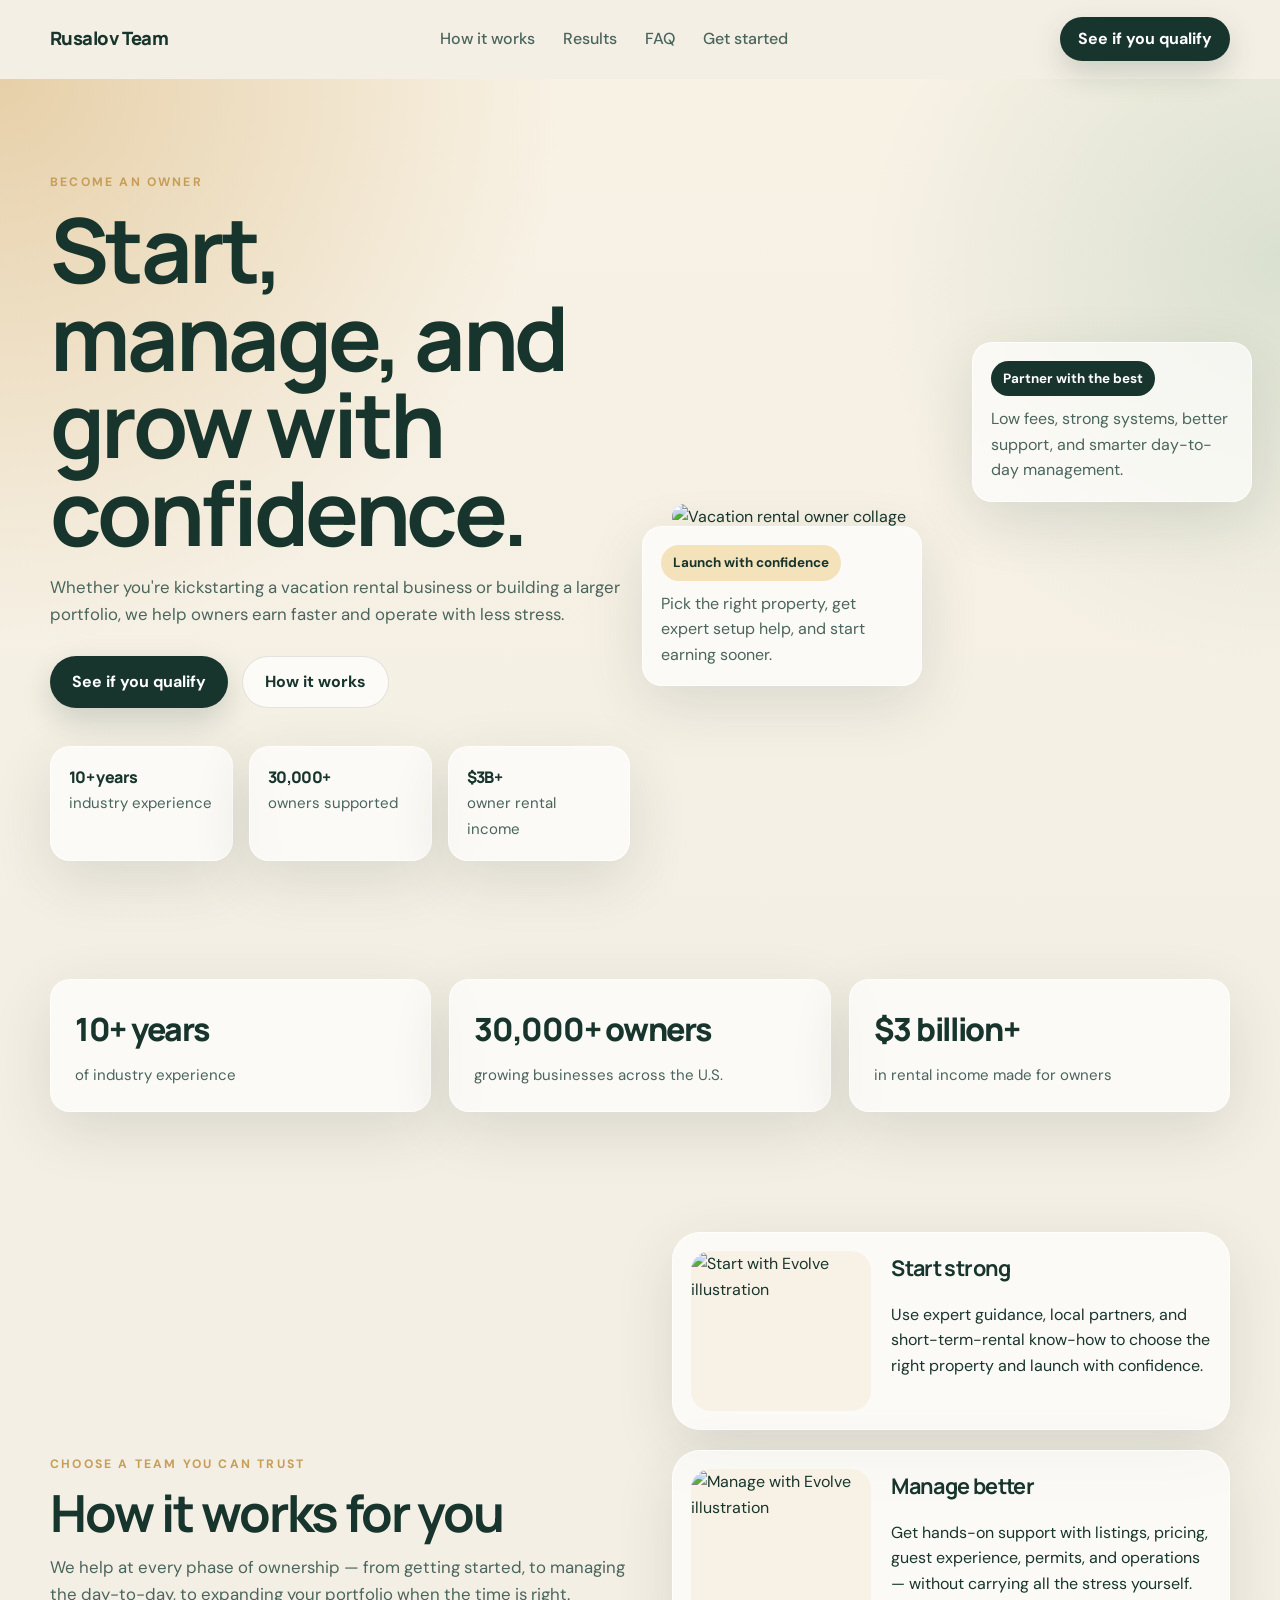
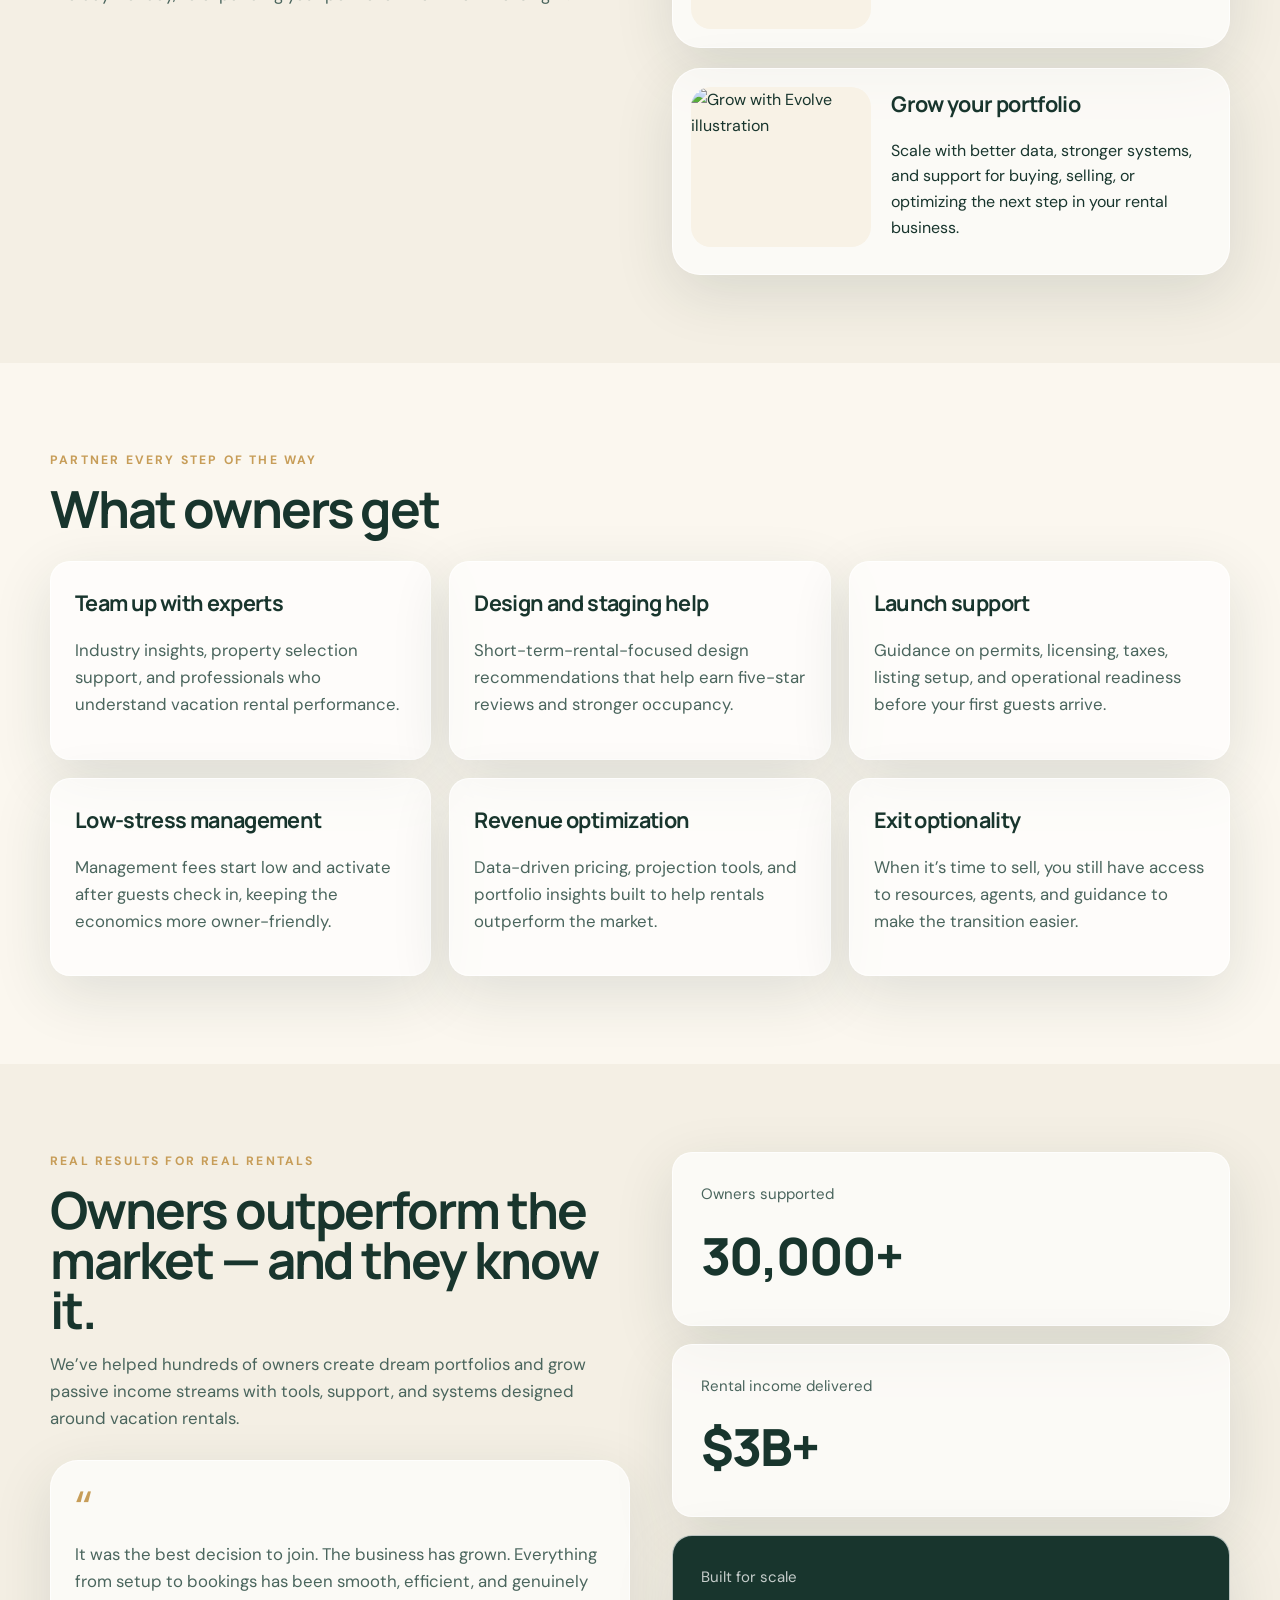
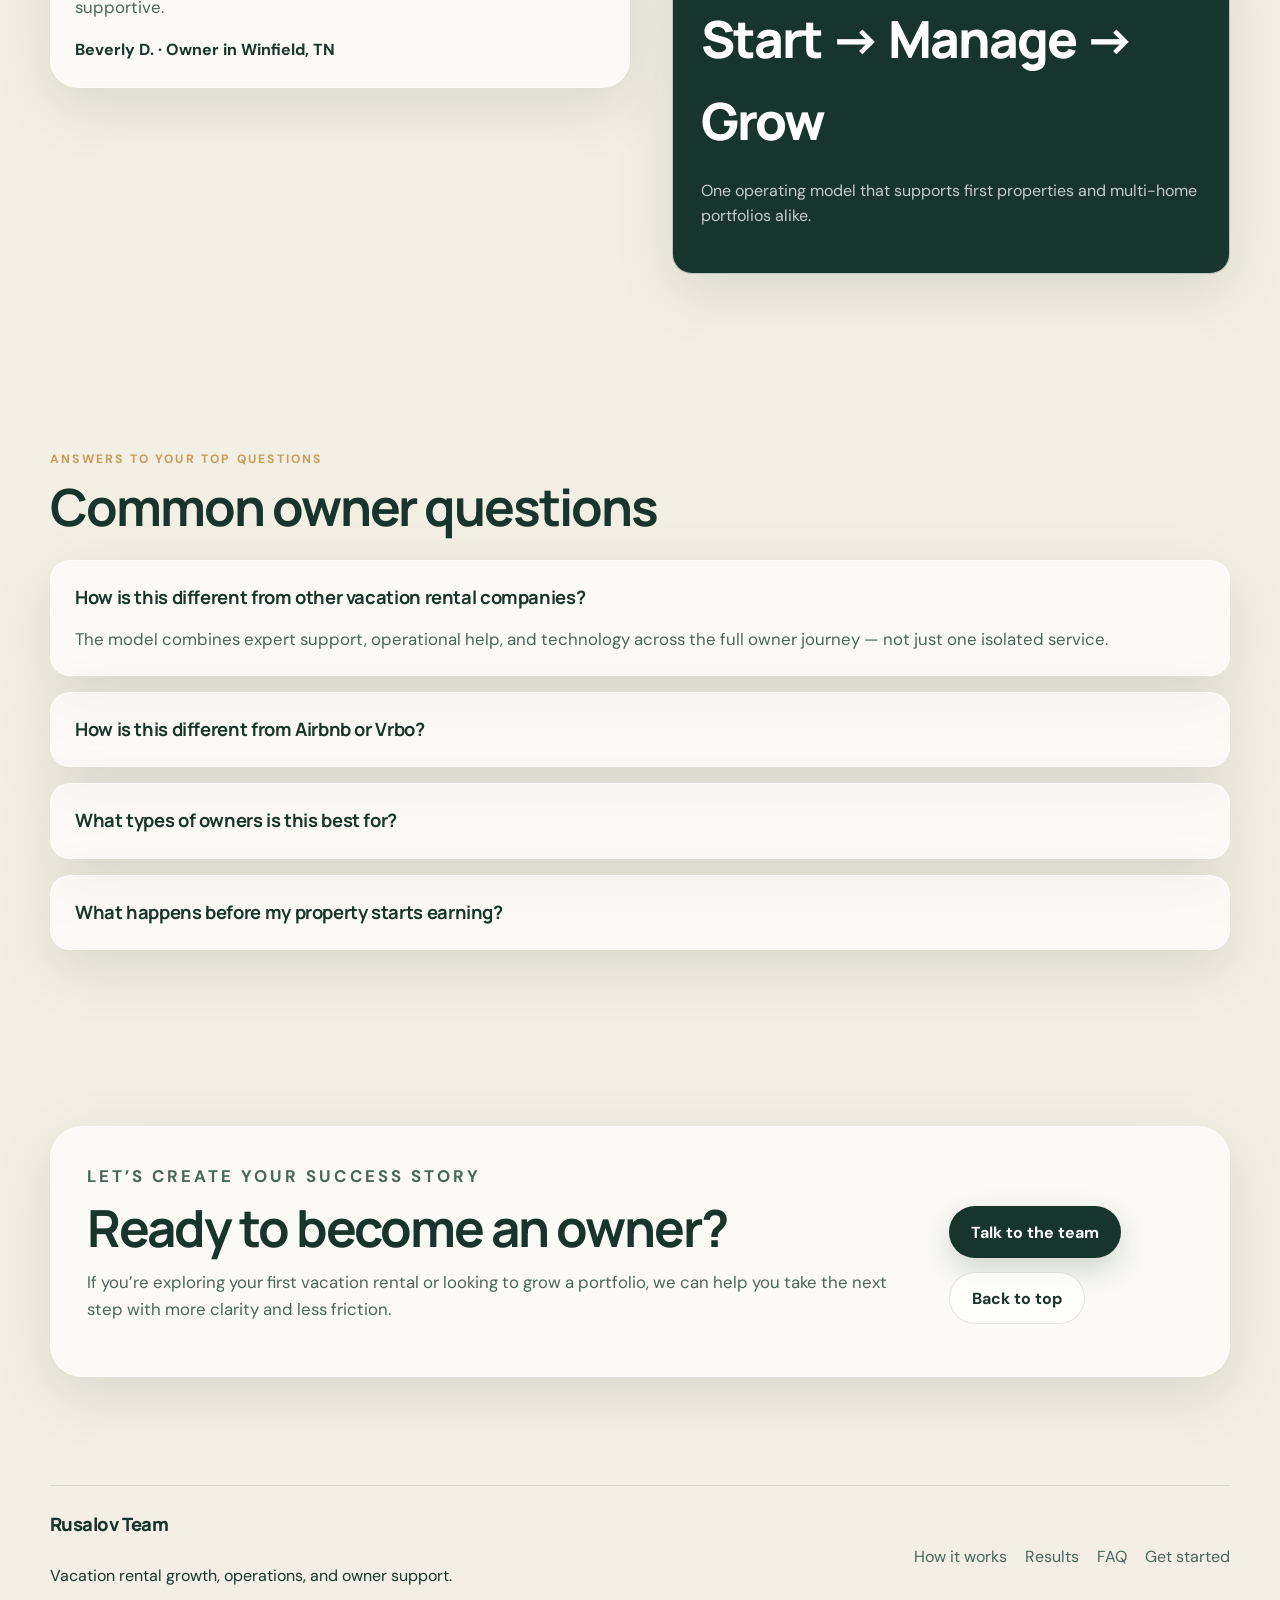
==== commit f90d5908: "feat: add become an owner landing page" ====
--- a/index.html
+++ b/index.html
@@ -3,426 +3,275 @@
   <head>
     <meta charset="utf-8" />
     <meta name="viewport" content="width=device-width, initial-scale=1" />
-    <title>North Coast Stays — Remarkable Vacation Homes</title>
+    <title>Become an Owner — Rusalov Team</title>
     <meta
       name="description"
-      content="Stay in the most remarkable vacation homes across the United States. Curated stays for discerning guests, confident stewardship for owners."
+      content="Become an owner with Rusalov Team. Start, manage, and grow your vacation rental business with expert support, better tools, and low-stress operations."
     />
     <link rel="preconnect" href="https://fonts.googleapis.com" />
     <link rel="preconnect" href="https://fonts.gstatic.com" crossorigin />
     <link
-      href="https://fonts.googleapis.com/css2?family=Playfair+Display:ital,wght@0,400;0,500;0,600;0,700;1,400;1,500&family=DM+Sans:wght@400;500;600;700&display=swap"
+      href="https://fonts.googleapis.com/css2?family=Manrope:wght@400;500;600;700;800&family=DM+Sans:wght@400;500;700&display=swap"
       rel="stylesheet"
     />
     <link rel="stylesheet" href="styles.css" />
   </head>
   <body>
-
     <header class="site-header">
       <div class="container header-inner">
-        <a class="logo" href="#">North Coast Stays</a>
+        <a class="brand" href="#hero">Rusalov Team</a>
         <nav class="nav">
-          <a href="#homes">Homes</a>
-          <a href="#destinations">Destinations</a>
-          <a href="#promise">Our Promise</a>
-          <a href="#owners">Owners</a>
+          <a href="#how">How it works</a>
+          <a href="#results">Results</a>
+          <a href="#faq">FAQ</a>
+          <a href="#cta">Get started</a>
         </nav>
-        <div class="header-right">
-          <a href="tel:+15550114197" class="header-phone">+1 (555) 011-4197</a>
-          <button class="btn-primary btn-sm">Book a stay</button>
-        </div>
-        <button class="mobile-toggle" aria-label="Menu">
+        <a class="btn btn-dark btn-sm desktop-cta" href="#cta">See if you qualify</a>
+        <button class="mobile-toggle" aria-label="Open menu">
           <span></span><span></span><span></span>
         </button>
       </div>
     </header>
 
     <main>
-      <!-- Hero -->
-      <section class="hero">
-        <div class="hero-bg">
-          <img
-            src="https://images.unsplash.com/photo-1600596542815-ffad4c1539a9?auto=format&fit=crop&w=2000&q=80"
-            alt="Luxury home exterior at golden hour"
-          />
-        </div>
-        <div class="hero-overlay"></div>
-        <div class="container hero-content">
-          <p class="hero-eyebrow">Curated vacation homes across the US</p>
-          <h1>Stay in the world's most<br />remarkable homes</h1>
-          <p class="hero-sub">
-            Every home is hand-picked, professionally designed, and managed with
-            the care of a boutique hotel.
-          </p>
-
-          <form class="search-bar" aria-label="Search stays">
-            <div class="search-field">
-              <label for="s-location">Where</label>
-              <select id="s-location" name="location">
-                <option>All destinations</option>
-                <option>California</option>
-                <option>New York</option>
-                <option>Colorado</option>
-                <option>Florida</option>
-                <option>Idaho</option>
-              </select>
-            </div>
-            <div class="search-divider"></div>
-            <div class="search-field">
-              <label for="s-checkin">Check in</label>
-              <input type="date" id="s-checkin" name="checkin" />
-            </div>
-            <div class="search-divider"></div>
-            <div class="search-field">
-              <label for="s-checkout">Check out</label>
-              <input type="date" id="s-checkout" name="checkout" />
-            </div>
-            <div class="search-divider"></div>
-            <div class="search-field">
-              <label for="s-guests">Guests</label>
-              <select id="s-guests" name="guests">
-                <option>2 guests</option>
-                <option>4 guests</option>
-                <option>6 guests</option>
-                <option>8+</option>
-              </select>
-            </div>
-            <button class="search-btn" type="submit">
-              <svg width="20" height="20" viewBox="0 0 24 24" fill="none" stroke="currentColor" stroke-width="2.5" stroke-linecap="round" stroke-linejoin="round"><circle cx="11" cy="11" r="8"/><line x1="21" y1="21" x2="16.65" y2="16.65"/></svg>
-              <span>Search</span>
-            </button>
-          </form>
-
-          <div class="hero-stats">
-            <div class="stat">
-              <strong>4.92</strong>
-              <span>Average rating</span>
-            </div>
-            <div class="stat-dot"></div>
-            <div class="stat">
-              <strong>150+</strong>
-              <span>Curated homes</span>
-            </div>
-            <div class="stat-dot"></div>
-            <div class="stat">
-              <strong>24/7</strong>
-              <span>Concierge</span>
-            </div>
-          </div>
-        </div>
-        <div class="hero-scroll">
-          <span>Scroll to explore</span>
-          <div class="scroll-line"></div>
-        </div>
-      </section>
-
-      <!-- Promise -->
-      <section id="promise" class="section promise">
+      <section class="hero" id="hero">
+        <div class="hero-gradient"></div>
+        <div class="container hero-grid">
+          <div class="hero-copy reveal">
+            <p class="eyebrow">Become an owner</p>
+            <h1>Start, manage, and grow with confidence.</h1>
+            <p class="hero-lead">
+              Whether you're kickstarting a vacation rental business or building a larger
+              portfolio, we help owners earn faster and operate with less stress.
+            </p>
+            <div class="hero-actions">
+              <a class="btn btn-dark" href="#cta">See if you qualify</a>
+              <a class="btn btn-light" href="#how">How it works</a>
+            </div>
+            <div class="hero-points">
+              <div>
+                <strong>10+ years</strong>
+                <span>industry experience</span>
+              </div>
+              <div>
+                <strong>30,000+</strong>
+                <span>owners supported</span>
+              </div>
+              <div>
+                <strong>$3B+</strong>
+                <span>owner rental income</span>
+              </div>
+            </div>
+          </div>
+
+          <div class="hero-visual reveal">
+            <img
+              src="https://res.cloudinary.com/evolve-vacation-rental-network/images/w_900,h_554/f_auto,q_auto/v1689373831/evolvevacationrental.com/collage-with-cabin-graphic-cloudinary/collage-with-cabin-graphic-cloudinary.png?_i=AA"
+              alt="Vacation rental owner collage"
+            />
+            <div class="floating-card floating-card-top">
+              <span class="pill">Launch with confidence</span>
+              <p>Pick the right property, get expert setup help, and start earning sooner.</p>
+            </div>
+            <div class="floating-card floating-card-bottom">
+              <span class="pill pill-dark">Partner with the best</span>
+              <p>Low fees, strong systems, better support, and smarter day-to-day management.</p>
+            </div>
+          </div>
+        </div>
+      </section>
+
+      <section class="trust-strip">
+        <div class="container trust-grid reveal">
+          <div>
+            <p class="stat-value">10+ years</p>
+            <p class="stat-label">of industry experience</p>
+          </div>
+          <div>
+            <p class="stat-value">30,000+ owners</p>
+            <p class="stat-label">growing businesses across the U.S.</p>
+          </div>
+          <div>
+            <p class="stat-value">$3 billion+</p>
+            <p class="stat-label">in rental income made for owners</p>
+          </div>
+        </div>
+      </section>
+
+      <section class="section split-section" id="how">
+        <div class="container split-layout">
+          <div class="section-copy reveal">
+            <p class="eyebrow">Choose a team you can trust</p>
+            <h2>How it works for you</h2>
+            <p class="section-lead">
+              We help at every phase of ownership — from getting started, to managing the
+              day-to-day, to expanding your portfolio when the time is right.
+            </p>
+          </div>
+
+          <div class="stacked-cards reveal">
+            <article class="info-card">
+              <img
+                src="https://res.cloudinary.com/evolve-vacation-rental-network/images/w_900,h_680/f_auto,q_auto/v1688753358/evolvevacationrental.com/graphic-of-home-start-with-evolve_346976b2ea/graphic-of-home-start-with-evolve_346976b2ea.png?_i=AA"
+                alt="Start with Evolve illustration"
+              />
+              <div>
+                <h3>Start strong</h3>
+                <p>
+                  Use expert guidance, local partners, and short-term-rental know-how to
+                  choose the right property and launch with confidence.
+                </p>
+              </div>
+            </article>
+            <article class="info-card">
+              <img
+                src="https://res.cloudinary.com/evolve-vacation-rental-network/images/w_900,h_680/f_auto,q_auto/v1688753361/evolvevacationrental.com/graphic-of-home-manage-with-evolve_34696f8865/graphic-of-home-manage-with-evolve_34696f8865.png?_i=AA"
+                alt="Manage with Evolve illustration"
+              />
+              <div>
+                <h3>Manage better</h3>
+                <p>
+                  Get hands-on support with listings, pricing, guest experience, permits,
+                  and operations — without carrying all the stress yourself.
+                </p>
+              </div>
+            </article>
+            <article class="info-card">
+              <img
+                src="https://res.cloudinary.com/evolve-vacation-rental-network/images/w_900,h_680/f_auto,q_auto/v1688753363/evolvevacationrental.com/graphic-of-home-grow-with-evolve_3469526618/graphic-of-home-grow-with-evolve_3469526618.png?_i=AA"
+                alt="Grow with Evolve illustration"
+              />
+              <div>
+                <h3>Grow your portfolio</h3>
+                <p>
+                  Scale with better data, stronger systems, and support for buying, selling,
+                  or optimizing the next step in your rental business.
+                </p>
+              </div>
+            </article>
+          </div>
+        </div>
+      </section>
+
+      <section class="section services">
         <div class="container">
-          <div class="section-intro">
-            <p class="section-eyebrow">Our Promise</p>
-            <h2>No time for average stays</h2>
+          <div class="section-heading reveal">
+            <p class="eyebrow">Partner every step of the way</p>
+            <h2>What owners get</h2>
+          </div>
+          <div class="services-grid">
+            <article class="service-card reveal">
+              <h3>Team up with experts</h3>
+              <p>Industry insights, property selection support, and professionals who understand vacation rental performance.</p>
+            </article>
+            <article class="service-card reveal">
+              <h3>Design and staging help</h3>
+              <p>Short-term-rental-focused design recommendations that help earn five-star reviews and stronger occupancy.</p>
+            </article>
+            <article class="service-card reveal">
+              <h3>Launch support</h3>
+              <p>Guidance on permits, licensing, taxes, listing setup, and operational readiness before your first guests arrive.</p>
+            </article>
+            <article class="service-card reveal">
+              <h3>Low-stress management</h3>
+              <p>Management fees start low and activate after guests check in, keeping the economics more owner-friendly.</p>
+            </article>
+            <article class="service-card reveal">
+              <h3>Revenue optimization</h3>
+              <p>Data-driven pricing, projection tools, and portfolio insights built to help rentals outperform the market.</p>
+            </article>
+            <article class="service-card reveal">
+              <h3>Exit optionality</h3>
+              <p>When it’s time to sell, you still have access to resources, agents, and guidance to make the transition easier.</p>
+            </article>
+          </div>
+        </div>
+      </section>
+
+      <section class="section results" id="results">
+        <div class="container results-grid">
+          <div class="results-copy reveal">
+            <p class="eyebrow">Real results for real rentals</p>
+            <h2>Owners outperform the market — and they know it.</h2>
             <p class="section-lead">
-              Every home in our collection has been personally visited, rigorously
-              vetted, and styled to meet the standards of the most discerning travelers.
-            </p>
-          </div>
-          <div class="promise-grid">
-            <div class="promise-card reveal">
-              <div class="promise-icon">
-                <svg width="32" height="32" viewBox="0 0 24 24" fill="none" stroke="currentColor" stroke-width="1.5"><path d="M12 22s8-4 8-10V5l-8-3-8 3v7c0 6 8 10 8 10z"/></svg>
-              </div>
-              <h3>Personally vetted</h3>
-              <p>
-                Our team visits every home. Only 1 in 30 applications meets our
-                criteria for design, comfort, and location.
-              </p>
-            </div>
-            <div class="promise-card reveal">
-              <div class="promise-icon">
-                <svg width="32" height="32" viewBox="0 0 24 24" fill="none" stroke="currentColor" stroke-width="1.5"><path d="M3 9l9-7 9 7v11a2 2 0 0 1-2 2H5a2 2 0 0 1-2-2z"/><polyline points="9 22 9 12 15 12 15 22"/></svg>
-              </div>
-              <h3>Design-forward</h3>
-              <p>
-                Professionally styled interiors with curated amenities. Every space
-                tells a story — none feel generic.
-              </p>
-            </div>
-            <div class="promise-card reveal">
-              <div class="promise-icon">
-                <svg width="32" height="32" viewBox="0 0 24 24" fill="none" stroke="currentColor" stroke-width="1.5"><path d="M22 16.92v3a2 2 0 0 1-2.18 2 19.79 19.79 0 0 1-8.63-3.07 19.5 19.5 0 0 1-6-6 19.79 19.79 0 0 1-3.07-8.67A2 2 0 0 1 4.11 2h3a2 2 0 0 1 2 1.72c.127.96.361 1.903.7 2.81a2 2 0 0 1-.45 2.11L8.09 9.91a16 16 0 0 0 6 6l1.27-1.27a2 2 0 0 1 2.11-.45c.907.339 1.85.573 2.81.7A2 2 0 0 1 22 16.92z"/></svg>
-              </div>
-              <h3>24/7 concierge</h3>
-              <p>
-                A dedicated local team handles everything — from restaurant
-                reservations to late-night emergencies.
-              </p>
-            </div>
-          </div>
-        </div>
-      </section>
-
-      <!-- Featured Homes -->
-      <section id="homes" class="section homes">
+              We’ve helped hundreds of owners create dream portfolios and grow passive
+              income streams with tools, support, and systems designed around vacation rentals.
+            </p>
+            <div class="quote-card">
+              <p class="quote-mark">“</p>
+              <blockquote>
+                It was the best decision to join. The business has grown. Everything from setup
+                to bookings has been smooth, efficient, and genuinely supportive.
+              </blockquote>
+              <p class="quote-author">Beverly D. · Owner in Winfield, TN</p>
+            </div>
+          </div>
+          <div class="results-panel reveal">
+            <div class="metric-box">
+              <span>Owners supported</span>
+              <strong>30,000+</strong>
+            </div>
+            <div class="metric-box">
+              <span>Rental income delivered</span>
+              <strong>$3B+</strong>
+            </div>
+            <div class="metric-box metric-box-dark">
+              <span>Built for scale</span>
+              <strong>Start → Manage → Grow</strong>
+              <p>One operating model that supports first properties and multi-home portfolios alike.</p>
+            </div>
+          </div>
+        </div>
+      </section>
+
+      <section class="section faq" id="faq">
         <div class="container">
-          <div class="section-intro">
-            <p class="section-eyebrow">Featured Homes</p>
-            <h2>Handpicked for character</h2>
-          </div>
-          <div class="homes-grid">
-            <article class="home-card home-card--large reveal">
-              <div class="home-img">
-                <img
-                  src="https://images.unsplash.com/photo-1600585154340-be6161a56a0c?auto=format&fit=crop&w=1200&q=80"
-                  alt="Coastal Light House"
-                  loading="lazy"
-                />
-              </div>
-              <div class="home-info">
-                <div class="home-meta">
-                  <span class="home-location">Laguna Beach, CA</span>
-                  <span class="home-price">from <strong>$620</strong> / night</span>
-                </div>
-                <h3>Coastal Light House</h3>
-                <p>3 bedrooms · Ocean view · Sleeps 6</p>
-              </div>
-            </article>
-            <article class="home-card reveal">
-              <div class="home-img">
-                <img
-                  src="https://images.unsplash.com/photo-1505691938895-1758d7feb511?auto=format&fit=crop&w=800&q=80"
-                  alt="Desert Quiet"
-                  loading="lazy"
-                />
-              </div>
-              <div class="home-info">
-                <div class="home-meta">
-                  <span class="home-location">Joshua Tree, CA</span>
-                  <span class="home-price">from <strong>$340</strong> / night</span>
-                </div>
-                <h3>Desert Quiet</h3>
-                <p>2 bedrooms · Mountain view · Sleeps 4</p>
-              </div>
-            </article>
-            <article class="home-card reveal">
-              <div class="home-img">
-                <img
-                  src="https://images.unsplash.com/photo-1507089947368-19c1da9775ae?auto=format&fit=crop&w=800&q=80"
-                  alt="Maple Ridge"
-                  loading="lazy"
-                />
-              </div>
-              <div class="home-info">
-                <div class="home-meta">
-                  <span class="home-location">Hudson Valley, NY</span>
-                  <span class="home-price">from <strong>$480</strong> / night</span>
-                </div>
-                <h3>Maple Ridge</h3>
-                <p>4 bedrooms · Forest retreat · Sleeps 8</p>
-              </div>
-            </article>
-          </div>
-          <div class="section-cta">
-            <a href="#" class="btn-outline">View all homes</a>
-          </div>
-        </div>
-      </section>
-
-      <!-- Destinations -->
-      <section id="destinations" class="section destinations">
-        <div class="container">
-          <div class="section-intro">
-            <p class="section-eyebrow">Destinations</p>
-            <h2>Explore by location</h2>
-          </div>
-          <div class="dest-grid">
-            <a href="#" class="dest-card dest-card--tall reveal">
-              <img
-                src="https://images.unsplash.com/photo-1449034446853-66c86144b0ad?auto=format&fit=crop&w=800&q=80"
-                alt="California"
-                loading="lazy"
-              />
-              <div class="dest-overlay">
-                <h3>California</h3>
-                <span>42 homes</span>
-              </div>
-            </a>
-            <a href="#" class="dest-card reveal">
-              <img
-                src="https://images.unsplash.com/photo-1485871981521-5b1fd3805eee?auto=format&fit=crop&w=800&q=80"
-                alt="New York"
-                loading="lazy"
-              />
-              <div class="dest-overlay">
-                <h3>New York</h3>
-                <span>38 homes</span>
-              </div>
-            </a>
-            <a href="#" class="dest-card reveal">
-              <img
-                src="https://images.unsplash.com/photo-1506905925346-21bda4d32df4?auto=format&fit=crop&w=800&q=80"
-                alt="Colorado"
-                loading="lazy"
-              />
-              <div class="dest-overlay">
-                <h3>Colorado</h3>
-                <span>29 homes</span>
-              </div>
-            </a>
-            <a href="#" class="dest-card dest-card--tall reveal">
-              <img
-                src="https://images.unsplash.com/photo-1535498730771-e735b998cd64?auto=format&fit=crop&w=800&q=80"
-                alt="Florida"
-                loading="lazy"
-              />
-              <div class="dest-overlay">
-                <h3>Florida</h3>
-                <span>35 homes</span>
-              </div>
-            </a>
-          </div>
-        </div>
-      </section>
-
-      <!-- Testimonials -->
-      <section class="section testimonials">
-        <div class="container">
-          <div class="section-intro section-intro--light">
-            <p class="section-eyebrow">Guest Reviews</p>
-            <h2>Guests who keep coming back</h2>
-          </div>
-          <div class="testimonial-grid">
-            <article class="testimonial-card reveal">
-              <div class="stars">★★★★★</div>
-              <blockquote>
-                "Everything felt intentional — the guidebook, the lighting, the
-                scent. It's the most thoughtful stay we've ever had."
-              </blockquote>
-              <div class="testimonial-author">
-                <div class="author-avatar">M</div>
-                <div>
-                  <strong>Maya Chen</strong>
-                  <span>Guest in Laguna Beach</span>
-                </div>
-              </div>
-            </article>
-            <article class="testimonial-card reveal">
-              <div class="stars">★★★★★</div>
-              <blockquote>
-                "The home was pristine, and the local tips were actually good.
-                We felt genuinely looked after the entire trip."
-              </blockquote>
-              <div class="testimonial-author">
-                <div class="author-avatar">E</div>
-                <div>
-                  <strong>Elena Ruiz</strong>
-                  <span>Guest in Carmel</span>
-                </div>
-              </div>
-            </article>
-            <article class="testimonial-card reveal">
-              <div class="stars">★★★★★</div>
-              <blockquote>
-                "We've tried every platform. North Coast is the only one where
-                we arrive and everything is already perfect."
-              </blockquote>
-              <div class="testimonial-author">
-                <div class="author-avatar">J</div>
-                <div>
-                  <strong>James Whitfield</strong>
-                  <span>Guest in Aspen</span>
-                </div>
-              </div>
-            </article>
-          </div>
-        </div>
-      </section>
-
-      <!-- Owners -->
-      <section id="owners" class="section owners">
-        <div class="container">
-          <div class="owners-split">
-            <div class="owners-copy reveal">
-              <p class="section-eyebrow">For Homeowners</p>
-              <h2>Your home, our expertise</h2>
-              <p class="section-lead">
-                Join a curated portfolio of the finest vacation homes. We handle
-                everything — from styling and photography to guest management and
-                revenue optimization.
-              </p>
-              <div class="owner-steps">
-                <div class="owner-step">
-                  <span class="step-num">01</span>
-                  <div>
-                    <h4>Curate</h4>
-                    <p>We assess your home and create a bespoke styling and amenity plan.</p>
-                  </div>
-                </div>
-                <div class="owner-step">
-                  <span class="step-num">02</span>
-                  <div>
-                    <h4>Prepare</h4>
-                    <p>Professional photography, guidebooks, smart locks, and a clean launch.</p>
-                  </div>
-                </div>
-                <div class="owner-step">
-                  <span class="step-num">03</span>
-                  <div>
-                    <h4>Operate</h4>
-                    <p>Guest comms, dynamic pricing, maintenance, and transparent reporting.</p>
-                  </div>
-                </div>
-                <div class="owner-step">
-                  <span class="step-num">04</span>
-                  <div>
-                    <h4>Grow</h4>
-                    <p>Seasonal strategies and demand modeling to maximize your returns.</p>
-                  </div>
-                </div>
-              </div>
-              <button class="btn-primary">Get a revenue estimate</button>
-            </div>
-            <div class="owners-visual reveal">
-              <div class="owner-stat-card">
-                <p class="owner-stat-label">Average owner revenue increase</p>
-                <p class="owner-stat-value">+34%</p>
-                <p class="owner-stat-sub">in the first 12 months</p>
-              </div>
-              <div class="owner-stat-card">
-                <p class="owner-stat-label">Owner satisfaction</p>
-                <p class="owner-stat-value">4.96</p>
-                <div class="owner-stars">★★★★★</div>
-              </div>
-              <div class="owner-stat-card owner-stat-card--dark">
-                <p class="owner-stat-label">Net revenue this month</p>
-                <p class="owner-stat-value">$43,800</p>
-                <div class="owner-bar-chart">
-                  <div class="bar" style="height: 40%"></div>
-                  <div class="bar" style="height: 55%"></div>
-                  <div class="bar" style="height: 45%"></div>
-                  <div class="bar" style="height: 70%"></div>
-                  <div class="bar" style="height: 85%"></div>
-                  <div class="bar bar--active" style="height: 95%"></div>
-                </div>
-              </div>
-            </div>
-          </div>
-        </div>
-      </section>
-
-      <!-- CTA Banner -->
-      <section class="section cta-banner">
-        <div class="container">
-          <div class="cta-inner reveal">
-            <h2>Ready for a remarkable stay?</h2>
+          <div class="section-heading reveal">
+            <p class="eyebrow">Answers to your top questions</p>
+            <h2>Common owner questions</h2>
+          </div>
+          <div class="faq-list">
+            <details class="faq-item reveal" open>
+              <summary>How is this different from other vacation rental companies?</summary>
+              <p>
+                The model combines expert support, operational help, and technology across the full owner journey — not just one isolated service.
+              </p>
+            </details>
+            <details class="faq-item reveal">
+              <summary>How is this different from Airbnb or Vrbo?</summary>
+              <p>
+                Airbnb and Vrbo are marketplaces. This is a management-led approach that helps owners operate and optimize rentals, including listings across major marketplaces.
+              </p>
+            </details>
+            <details class="faq-item reveal">
+              <summary>What types of owners is this best for?</summary>
+              <p>
+                It works for first-time buyers, hands-off investors, and experienced operators who want better systems, support, and portfolio growth options.
+              </p>
+            </details>
+            <details class="faq-item reveal">
+              <summary>What happens before my property starts earning?</summary>
+              <p>
+                You get guidance on setup, readiness, compliance, and launch so your property goes live with a stronger foundation and less guesswork.
+              </p>
+            </details>
+          </div>
+        </div>
+      </section>
+
+      <section class="section cta" id="cta">
+        <div class="container cta-shell reveal">
+          <div>
+            <p class="eyebrow">Let’s create your success story</p>
+            <h2>Ready to become an owner?</h2>
             <p>
-              Browse our collection of hand-picked homes or speak with our
-              concierge team to plan your perfect trip.
-            </p>
-            <div class="cta-actions">
-              <button class="btn-primary btn-lg">Explore homes</button>
-              <a href="tel:+15550114197" class="btn-outline btn-lg">Call us</a>
-            </div>
+              If you’re exploring your first vacation rental or looking to grow a portfolio,
+              we can help you take the next step with more clarity and less friction.
+            </p>
+          </div>
+          <div class="cta-actions">
+            <a class="btn btn-dark" href="mailto:hello@rusalov.team">Talk to the team</a>
+            <a class="btn btn-light" href="#hero">Back to top</a>
           </div>
         </div>
       </section>
@@ -430,30 +279,16 @@
 
     <footer class="site-footer">
       <div class="container footer-inner">
-        <div class="footer-brand">
-          <p class="logo">North Coast Stays</p>
-          <p>Curated vacation homes and management across the United States.</p>
-        </div>
-        <div class="footer-col">
-          <h4>Explore</h4>
-          <a href="#homes">Featured homes</a>
-          <a href="#destinations">Destinations</a>
-          <a href="#promise">Our promise</a>
-        </div>
-        <div class="footer-col">
-          <h4>Company</h4>
-          <a href="#owners">For owners</a>
-          <a href="#">About us</a>
-          <a href="#">Careers</a>
-        </div>
-        <div class="footer-col">
-          <h4>Contact</h4>
-          <a href="mailto:hello@northcoaststays.com">hello@northcoaststays.com</a>
-          <a href="tel:+15550114197">+1 (555) 011-4197</a>
-        </div>
-      </div>
-      <div class="container footer-bottom">
-        <p>&copy; 2026 North Coast Stays. All rights reserved.</p>
+        <div>
+          <a class="brand brand-footer" href="#hero">Rusalov Team</a>
+          <p>Vacation rental growth, operations, and owner support.</p>
+        </div>
+        <div class="footer-links">
+          <a href="#how">How it works</a>
+          <a href="#results">Results</a>
+          <a href="#faq">FAQ</a>
+          <a href="#cta">Get started</a>
+        </div>
       </div>
     </footer>
 
--- a/styles.css
+++ b/styles.css
@@ -1,1155 +1,418 @@
-/* ─── Tokens ─── */
 :root {
-  --cream: #faf7f2;
-  --cream-dark: #f0ebe3;
-  --white: #ffffff;
-  --charcoal: #0f1923;
-  --navy: #1a2332;
-  --gold: #c8a96e;
-  --gold-light: #dbc59a;
-  --text: #2c2c2c;
-  --text-muted: #6b6b6b;
-  --text-light: rgba(255, 255, 255, 0.7);
-  --border: rgba(0, 0, 0, 0.08);
-  --shadow-sm: 0 2px 8px rgba(0, 0, 0, 0.06);
-  --shadow-md: 0 8px 30px rgba(0, 0, 0, 0.08);
-  --shadow-lg: 0 20px 60px rgba(0, 0, 0, 0.1);
-  --radius-sm: 8px;
-  --radius-md: 14px;
-  --radius-lg: 20px;
-  --radius-xl: 28px;
-  --transition: 300ms cubic-bezier(0.23, 1, 0.32, 1);
-  --font-serif: "Playfair Display", Georgia, serif;
-  --font-sans: "DM Sans", -apple-system, BlinkMacSystemFont, sans-serif;
-}
-
-/* ─── Reset ─── */
-*,
-*::before,
-*::after {
-  box-sizing: border-box;
+  --bg: #f4efe4;
+  --bg-soft: #fbf7ef;
+  --panel: #fffdf8;
+  --ink: #18352d;
+  --ink-soft: #4a655d;
+  --line: rgba(24, 53, 45, 0.12);
+  --accent: #dbb980;
+  --accent-strong: #c79d58;
+  --shadow: 0 18px 60px rgba(24, 53, 45, 0.12);
+  --radius-lg: 28px;
+  --radius-md: 20px;
+  --radius-sm: 14px;
+  --font-display: 'Manrope', system-ui, sans-serif;
+  --font-body: 'DM Sans', system-ui, sans-serif;
+}
+
+*, *::before, *::after { box-sizing: border-box; }
+html { scroll-behavior: smooth; }
+body {
   margin: 0;
-  padding: 0;
-}
-
-html {
-  scroll-behavior: smooth;
-  -webkit-font-smoothing: antialiased;
-}
-
-body {
-  font-family: var(--font-sans);
-  color: var(--text);
-  background: var(--cream);
+  font-family: var(--font-body);
+  color: var(--ink);
+  background: var(--bg);
   line-height: 1.6;
 }
-
-img {
-  display: block;
-  max-width: 100%;
-  height: auto;
-}
-
-a {
-  color: inherit;
-  text-decoration: none;
-}
-
-button {
-  font-family: inherit;
-  cursor: pointer;
-  border: none;
-  background: none;
-}
-
-/* ─── Layout ─── */
+img { display: block; max-width: 100%; }
+a { color: inherit; text-decoration: none; }
+button { font: inherit; }
+
 .container {
-  width: min(1240px, 90vw);
+  width: min(1180px, calc(100vw - 32px));
   margin: 0 auto;
 }
 
-/* ─── Buttons ─── */
-.btn-primary {
+.site-header {
+  position: sticky;
+  top: 0;
+  z-index: 50;
+  backdrop-filter: blur(14px);
+  background: rgba(244, 239, 228, 0.78);
+  border-bottom: 1px solid transparent;
+  transition: 220ms ease;
+}
+
+.site-header.scrolled {
+  border-bottom-color: var(--line);
+}
+
+.header-inner {
+  min-height: 78px;
+  display: flex;
+  align-items: center;
+  justify-content: space-between;
+  gap: 24px;
+}
+
+.brand {
+  font-family: var(--font-display);
+  font-weight: 800;
+  letter-spacing: -0.03em;
+  font-size: 1.15rem;
+}
+
+.nav {
+  display: flex;
+  gap: 28px;
+  align-items: center;
+}
+
+.nav a {
+  color: var(--ink-soft);
+  font-weight: 500;
+}
+
+.btn {
   display: inline-flex;
   align-items: center;
-  gap: 8px;
-  background: var(--charcoal);
-  color: var(--white);
-  padding: 14px 28px;
+  justify-content: center;
+  min-height: 52px;
+  padding: 0 22px;
   border-radius: 999px;
-  font-weight: 600;
-  font-size: 0.95rem;
-  letter-spacing: 0.2px;
-  transition: transform var(--transition), box-shadow var(--transition);
-}
-
-.btn-primary:hover {
-  transform: translateY(-2px);
-  box-shadow: 0 12px 28px rgba(15, 25, 35, 0.25);
-}
-
-.btn-outline {
-  display: inline-flex;
-  align-items: center;
-  gap: 8px;
-  padding: 14px 28px;
-  border-radius: 999px;
-  font-weight: 600;
-  font-size: 0.95rem;
-  border: 1.5px solid var(--border);
-  transition: all var(--transition);
-}
-
-.btn-outline:hover {
-  border-color: var(--charcoal);
-  background: var(--charcoal);
-  color: var(--white);
-}
-
-.btn-sm {
-  padding: 10px 20px;
-  font-size: 0.88rem;
-}
-
-.btn-lg {
-  padding: 17px 34px;
-  font-size: 1rem;
-}
-
-/* ─── Header ─── */
-.site-header {
-  position: fixed;
-  top: 0;
-  left: 0;
-  right: 0;
-  z-index: 100;
-  transition: background var(--transition), backdrop-filter var(--transition);
-}
-
-.site-header.scrolled {
-  background: rgba(250, 247, 242, 0.92);
-  backdrop-filter: blur(20px);
-  border-bottom: 1px solid var(--border);
-}
-
-.header-inner {
-  display: flex;
-  align-items: center;
-  justify-content: space-between;
-  padding: 20px 0;
-  gap: 32px;
-}
-
-.logo {
-  font-family: var(--font-serif);
-  font-weight: 600;
-  font-size: 1.2rem;
-  letter-spacing: 0.3px;
-  white-space: nowrap;
-}
-
-.site-header:not(.scrolled) .logo {
-  color: var(--white);
-}
-
-.nav {
-  display: flex;
-  gap: 32px;
-}
-
-.nav a {
-  font-size: 0.9rem;
-  font-weight: 500;
-  opacity: 0.8;
-  transition: opacity var(--transition);
-}
-
-.site-header:not(.scrolled) .nav a {
-  color: var(--white);
-}
-
-.nav a:hover {
-  opacity: 1;
-}
-
-.header-right {
-  display: flex;
-  align-items: center;
-  gap: 20px;
-}
-
-.header-phone {
-  font-size: 0.88rem;
-  font-weight: 500;
-  opacity: 0.7;
-  transition: opacity var(--transition);
-}
-
-.site-header:not(.scrolled) .header-phone {
-  color: var(--white);
-}
-
-.header-phone:hover {
-  opacity: 1;
-}
-
-.site-header:not(.scrolled) .btn-primary {
-  background: var(--white);
-  color: var(--charcoal);
-}
+  font-weight: 700;
+  transition: transform .2s ease, box-shadow .2s ease, background .2s ease;
+}
+
+.btn:hover { transform: translateY(-1px); }
+.btn-dark {
+  background: var(--ink);
+  color: #fff;
+  box-shadow: 0 12px 30px rgba(24, 53, 45, 0.18);
+}
+.btn-light {
+  background: rgba(255,255,255,0.72);
+  color: var(--ink);
+  border: 1px solid var(--line);
+}
+.btn-sm { min-height: 44px; padding: 0 18px; }
 
 .mobile-toggle {
   display: none;
-  flex-direction: column;
-  gap: 5px;
-  padding: 4px;
-}
-
+  background: none;
+  border: 0;
+  padding: 0;
+}
 .mobile-toggle span {
   display: block;
   width: 22px;
   height: 2px;
-  background: var(--text);
-  border-radius: 2px;
-  transition: all var(--transition);
-}
-
-.site-header:not(.scrolled) .mobile-toggle span {
-  background: var(--white);
-}
-
-/* ─── Hero ─── */
+  margin: 4px 0;
+  background: var(--ink);
+}
+
 .hero {
   position: relative;
-  min-height: 100vh;
-  display: flex;
-  align-items: center;
-  justify-content: center;
   overflow: hidden;
-}
-
-.hero-bg {
+  padding: 48px 0 72px;
+}
+
+.hero-gradient {
   position: absolute;
   inset: 0;
-  z-index: 0;
-}
-
-.hero-bg img {
+  background:
+    radial-gradient(circle at top left, rgba(219,185,128,.6), transparent 36%),
+    radial-gradient(circle at right 20%, rgba(142, 180, 154, .28), transparent 28%),
+    linear-gradient(180deg, #f8f2e5 0%, #f4efe4 100%);
+}
+
+.hero-grid, .split-layout, .results-grid {
+  position: relative;
+  display: grid;
+  grid-template-columns: 1.02fr .98fr;
+  gap: 42px;
+  align-items: center;
+}
+
+.hero-grid { min-height: calc(100vh - 120px); }
+
+.hero-copy h1, .section-copy h2, .section-heading h2, .results-copy h2, .cta-shell h2 {
+  font-family: var(--font-display);
+  letter-spacing: -0.04em;
+  line-height: .98;
+}
+
+.hero-copy h1 {
+  font-size: clamp(3rem, 7vw, 6rem);
+  max-width: 10ch;
+  margin: 0 0 18px;
+}
+
+.eyebrow {
+  margin: 0 0 12px;
+  text-transform: uppercase;
+  letter-spacing: .18em;
+  font-size: .76rem;
+  font-weight: 700;
+  color: var(--accent-strong);
+}
+
+.hero-lead, .section-lead, .cta-shell p, .quote-card blockquote, .faq-item p, .service-card p {
+  color: var(--ink-soft);
+  font-size: 1.05rem;
+}
+
+.hero-actions, .cta-actions {
+  display: flex;
+  gap: 14px;
+  flex-wrap: wrap;
+  margin-top: 28px;
+}
+
+.hero-points {
+  display: grid;
+  grid-template-columns: repeat(3, 1fr);
+  gap: 16px;
+  margin-top: 38px;
+}
+
+.hero-points div, .metric-box, .service-card, .faq-item, .quote-card, .floating-card, .trust-grid > div, .cta-shell, .info-card {
+  background: rgba(255,255,255,.66);
+  border: 1px solid rgba(255,255,255,.7);
+  box-shadow: var(--shadow);
+}
+
+.hero-points div {
+  padding: 18px;
+  border-radius: var(--radius-md);
+}
+
+.hero-points strong, .stat-value, .metric-box strong {
+  display: block;
+  font-family: var(--font-display);
+  font-weight: 800;
+  letter-spacing: -.04em;
+}
+
+.hero-points span, .stat-label, .metric-box span {
+  color: var(--ink-soft);
+  font-size: .94rem;
+}
+
+.hero-visual {
+  position: relative;
+}
+
+.hero-visual > img {
   width: 100%;
-  height: 100%;
-  object-fit: cover;
-  object-position: center 30%;
-}
-
-.hero-overlay {
+  border-radius: 34px;
+}
+
+.floating-card {
   position: absolute;
-  inset: 0;
-  z-index: 1;
-  background: linear-gradient(
-    180deg,
-    rgba(15, 25, 35, 0.4) 0%,
-    rgba(15, 25, 35, 0.25) 40%,
-    rgba(15, 25, 35, 0.55) 100%
-  );
-}
-
-.hero-content {
-  position: relative;
-  z-index: 2;
-  text-align: center;
-  padding: 160px 0 100px;
-  color: var(--white);
-}
-
-.hero-eyebrow {
-  font-size: 0.8rem;
-  font-weight: 600;
-  letter-spacing: 3px;
-  text-transform: uppercase;
-  margin-bottom: 20px;
-  opacity: 0.85;
-}
-
-.hero h1 {
-  font-family: var(--font-serif);
-  font-size: clamp(2.8rem, 5.5vw, 4.5rem);
-  font-weight: 500;
-  line-height: 1.1;
-  margin-bottom: 20px;
-  letter-spacing: -0.5px;
-}
-
-.hero-sub {
-  font-size: 1.1rem;
-  max-width: 560px;
-  margin: 0 auto 44px;
-  opacity: 0.85;
-  line-height: 1.7;
-}
-
-/* Search bar */
-.search-bar {
-  display: flex;
-  align-items: center;
-  background: var(--white);
+  max-width: 280px;
+  padding: 18px;
+  border-radius: var(--radius-md);
+}
+
+.floating-card p { margin: 10px 0 0; color: var(--ink-soft); }
+.floating-card-top { top: 22px; left: -30px; }
+.floating-card-bottom { right: -22px; bottom: 28px; }
+
+.pill {
+  display: inline-flex;
+  padding: 7px 12px;
   border-radius: 999px;
-  padding: 8px 8px 8px 32px;
-  max-width: 720px;
-  margin: 0 auto 48px;
-  box-shadow: var(--shadow-lg);
-}
-
-.search-field {
-  flex: 1;
-  text-align: left;
-  padding: 8px 16px;
-}
-
-.search-field label {
-  display: block;
-  font-size: 0.68rem;
+  background: #f4e2bb;
+  color: var(--ink);
   font-weight: 700;
-  text-transform: uppercase;
-  letter-spacing: 1.5px;
-  color: var(--text-muted);
-  margin-bottom: 4px;
-}
-
-.search-field select,
-.search-field input {
-  border: none;
-  outline: none;
-  background: transparent;
-  font-family: inherit;
-  font-size: 0.92rem;
-  color: var(--text);
+  font-size: .84rem;
+}
+.pill-dark {
+  background: var(--ink);
+  color: white;
+}
+
+.trust-strip { padding-bottom: 32px; }
+.trust-grid {
+  display: grid;
+  grid-template-columns: repeat(3, 1fr);
+  gap: 18px;
+}
+.trust-grid > div {
+  padding: 24px;
+  border-radius: var(--radius-md);
+}
+.stat-value { font-size: 2rem; margin: 0 0 8px; }
+.stat-label { margin: 0; }
+
+.section { padding: 88px 0; }
+.section-heading, .section-copy { margin-bottom: 28px; }
+.section-copy h2, .section-heading h2, .results-copy h2, .cta-shell h2 {
+  font-size: clamp(2.2rem, 4vw, 4rem);
+  margin: 0 0 16px;
+}
+
+.stacked-cards {
+  display: grid;
+  gap: 20px;
+}
+.info-card {
+  display: grid;
+  grid-template-columns: 180px 1fr;
+  gap: 20px;
+  padding: 18px;
+  border-radius: var(--radius-lg);
+}
+.info-card img {
   width: 100%;
-  padding: 2px 0;
-}
-
-.search-divider {
-  width: 1px;
-  height: 36px;
-  background: var(--border);
-  flex-shrink: 0;
-}
-
-.search-btn {
-  display: inline-flex;
-  align-items: center;
-  gap: 8px;
-  background: var(--charcoal);
-  color: var(--white);
-  padding: 14px 24px;
-  border-radius: 999px;
-  font-weight: 600;
-  font-size: 0.9rem;
-  flex-shrink: 0;
-  transition: transform var(--transition), box-shadow var(--transition);
-}
-
-.search-btn:hover {
-  transform: translateY(-1px);
-  box-shadow: 0 8px 20px rgba(15, 25, 35, 0.3);
-}
-
-/* Hero stats */
-.hero-stats {
-  display: flex;
-  align-items: center;
-  justify-content: center;
-  gap: 28px;
-}
-
-.stat {
-  display: flex;
-  flex-direction: column;
-  align-items: center;
-  gap: 2px;
-}
-
-.stat strong {
-  font-family: var(--font-serif);
-  font-size: 1.5rem;
-  font-weight: 600;
-}
-
-.stat span {
-  font-size: 0.78rem;
-  opacity: 0.7;
-  text-transform: uppercase;
-  letter-spacing: 1px;
-}
-
-.stat-dot {
-  width: 4px;
-  height: 4px;
-  border-radius: 50%;
-  background: rgba(255, 255, 255, 0.35);
-}
-
-/* Scroll indicator */
-.hero-scroll {
-  position: absolute;
-  bottom: 32px;
-  left: 50%;
-  transform: translateX(-50%);
-  z-index: 2;
-  display: flex;
-  flex-direction: column;
-  align-items: center;
-  gap: 8px;
-  color: var(--white);
-}
-
-.hero-scroll span {
-  font-size: 0.7rem;
-  text-transform: uppercase;
-  letter-spacing: 2px;
-  opacity: 0.6;
-}
-
-.scroll-line {
-  width: 1px;
-  height: 40px;
-  background: linear-gradient(to bottom, rgba(255, 255, 255, 0.6), transparent);
-  animation: scroll-pulse 2s ease-in-out infinite;
-}
-
-@keyframes scroll-pulse {
-  0%, 100% { opacity: 0.3; transform: scaleY(0.6); }
-  50% { opacity: 1; transform: scaleY(1); }
-}
-
-/* ─── Sections ─── */
-.section {
-  padding: 100px 0;
-  position: relative;
-}
-
-.section-intro {
-  text-align: center;
-  max-width: 640px;
-  margin: 0 auto 60px;
-}
-
-.section-intro--light {
-  color: var(--white);
-}
-
-.section-eyebrow {
-  font-size: 0.75rem;
+  height: 160px;
+  object-fit: contain;
+  background: #f8f2e6;
+  border-radius: var(--radius-md);
+}
+.info-card h3, .service-card h3 {
+  font-family: var(--font-display);
+  font-size: 1.35rem;
+  margin: 0 0 10px;
+  letter-spacing: -.03em;
+}
+
+.services { background: var(--bg-soft); }
+.services-grid {
+  display: grid;
+  grid-template-columns: repeat(3, 1fr);
+  gap: 18px;
+}
+.service-card {
+  padding: 24px;
+  border-radius: var(--radius-md);
+}
+
+.results-grid { align-items: start; }
+.quote-card {
+  margin-top: 28px;
+  padding: 24px;
+  border-radius: var(--radius-lg);
+}
+.quote-mark {
+  margin: 0 0 8px;
+  font-size: 3rem;
+  line-height: 1;
+  color: var(--accent-strong);
+}
+.quote-card blockquote { margin: 0 0 16px; }
+.quote-author { margin: 0; font-weight: 700; }
+.results-panel {
+  display: grid;
+  gap: 18px;
+}
+.metric-box {
+  padding: 28px;
+  border-radius: var(--radius-md);
+}
+.metric-box strong {
+  font-size: clamp(2rem, 4vw, 3.4rem);
+  margin-top: 8px;
+}
+.metric-box-dark {
+  background: var(--ink);
+  color: white;
+}
+.metric-box-dark span,
+.metric-box-dark p { color: rgba(255,255,255,.75); }
+
+.faq-list {
+  display: grid;
+  gap: 16px;
+}
+.faq-item {
+  padding: 22px 24px;
+  border-radius: var(--radius-md);
+}
+.faq-item summary {
+  cursor: pointer;
+  list-style: none;
+  font-family: var(--font-display);
+  font-size: 1.15rem;
   font-weight: 700;
-  letter-spacing: 3px;
-  text-transform: uppercase;
-  color: var(--gold);
-  margin-bottom: 14px;
-}
-
-.section-intro h2 {
-  font-family: var(--font-serif);
-  font-size: clamp(2rem, 3.5vw, 3rem);
-  font-weight: 500;
-  line-height: 1.15;
-  margin-bottom: 16px;
-}
-
-.section-lead {
-  font-size: 1.05rem;
-  color: var(--text-muted);
-  line-height: 1.7;
-}
-
-.section-intro--light .section-lead {
-  color: var(--text-light);
-}
-
-.section-cta {
-  text-align: center;
-  margin-top: 48px;
-}
-
-/* ─── Promise ─── */
-.promise {
-  background: var(--white);
-}
-
-.promise-grid {
-  display: grid;
-  grid-template-columns: repeat(3, 1fr);
-  gap: 32px;
-}
-
-.promise-card {
-  text-align: center;
-  padding: 40px 32px;
-  border-radius: var(--radius-lg);
-  border: 1px solid var(--border);
-  transition: all var(--transition);
-}
-
-.promise-card:hover {
-  border-color: var(--gold-light);
-  box-shadow: var(--shadow-md);
-  transform: translateY(-4px);
-}
-
-.promise-icon {
-  display: inline-flex;
-  align-items: center;
-  justify-content: center;
-  width: 64px;
-  height: 64px;
-  border-radius: 50%;
-  background: var(--cream);
-  color: var(--gold);
-  margin-bottom: 20px;
-}
-
-.promise-card h3 {
-  font-family: var(--font-serif);
-  font-size: 1.25rem;
-  margin-bottom: 12px;
-}
-
-.promise-card p {
-  font-size: 0.95rem;
-  color: var(--text-muted);
-  line-height: 1.65;
-}
-
-/* ─── Homes ─── */
-.homes {
-  background: var(--cream);
-}
-
-.homes-grid {
-  display: grid;
-  grid-template-columns: 1.2fr 1fr;
-  grid-template-rows: auto auto;
+  letter-spacing: -.02em;
+}
+.faq-item summary::-webkit-details-marker { display: none; }
+.faq-item p { margin: 14px 0 0; }
+
+.cta-shell {
+  display: flex;
+  align-items: center;
+  justify-content: space-between;
   gap: 24px;
-}
-
-.home-card {
-  border-radius: var(--radius-lg);
-  overflow: hidden;
-  background: var(--white);
-  box-shadow: var(--shadow-sm);
-  transition: all var(--transition);
-  cursor: pointer;
-}
-
-.home-card:hover {
-  box-shadow: var(--shadow-lg);
-  transform: translateY(-4px);
-}
-
-.home-card--large {
-  grid-row: 1 / 3;
-}
-
-.home-img {
-  overflow: hidden;
-  position: relative;
-}
-
-.home-card--large .home-img {
-  height: 100%;
-  min-height: 400px;
-}
-
-.home-card:not(.home-card--large) .home-img {
-  height: 220px;
-}
-
-.home-img img {
-  width: 100%;
-  height: 100%;
-  object-fit: cover;
-  transition: transform 600ms cubic-bezier(0.23, 1, 0.32, 1);
-}
-
-.home-card:hover .home-img img {
-  transform: scale(1.04);
-}
-
-.home-info {
-  padding: 20px 24px;
-}
-
-.home-meta {
-  display: flex;
+  padding: 36px;
+  border-radius: 32px;
+}
+
+.site-footer {
+  padding: 20px 0 48px;
+}
+.footer-inner {
+  display: flex;
+  align-items: center;
   justify-content: space-between;
-  align-items: center;
-  margin-bottom: 8px;
-}
-
-.home-location {
-  font-size: 0.78rem;
-  font-weight: 600;
-  text-transform: uppercase;
-  letter-spacing: 1.5px;
-  color: var(--gold);
-}
-
-.home-price {
-  font-size: 0.88rem;
-  color: var(--text-muted);
-}
-
-.home-price strong {
-  color: var(--text);
-}
-
-.home-info h3 {
-  font-family: var(--font-serif);
-  font-size: 1.15rem;
-  margin-bottom: 4px;
-}
-
-.home-info p {
-  font-size: 0.9rem;
-  color: var(--text-muted);
-}
-
-/* ─── Destinations ─── */
-.destinations {
-  background: var(--white);
-}
-
-.dest-grid {
-  display: grid;
-  grid-template-columns: repeat(4, 1fr);
-  grid-template-rows: 200px 200px;
   gap: 20px;
-}
-
-.dest-card {
-  position: relative;
-  border-radius: var(--radius-lg);
-  overflow: hidden;
-  cursor: pointer;
-}
-
-.dest-card--tall {
-  grid-row: 1 / 3;
-}
-
-.dest-card img {
-  width: 100%;
-  height: 100%;
-  object-fit: cover;
-  transition: transform 600ms cubic-bezier(0.23, 1, 0.32, 1);
-}
-
-.dest-card:hover img {
-  transform: scale(1.06);
-}
-
-.dest-overlay {
-  position: absolute;
-  inset: 0;
-  display: flex;
-  flex-direction: column;
-  justify-content: flex-end;
-  padding: 24px;
-  background: linear-gradient(
-    180deg,
-    transparent 40%,
-    rgba(15, 25, 35, 0.65) 100%
-  );
-  color: var(--white);
-  transition: background var(--transition);
-}
-
-.dest-card:hover .dest-overlay {
-  background: linear-gradient(
-    180deg,
-    transparent 20%,
-    rgba(15, 25, 35, 0.75) 100%
-  );
-}
-
-.dest-overlay h3 {
-  font-family: var(--font-serif);
-  font-size: 1.4rem;
-  margin-bottom: 2px;
-}
-
-.dest-overlay span {
-  font-size: 0.82rem;
-  opacity: 0.8;
-}
-
-/* ─── Testimonials ─── */
-.testimonials {
-  background: var(--charcoal);
-  color: var(--white);
-}
-
-.testimonial-grid {
-  display: grid;
-  grid-template-columns: repeat(3, 1fr);
-  gap: 28px;
-}
-
-.testimonial-card {
-  background: rgba(255, 255, 255, 0.06);
-  border: 1px solid rgba(255, 255, 255, 0.08);
-  border-radius: var(--radius-lg);
-  padding: 32px;
-  transition: all var(--transition);
-}
-
-.testimonial-card:hover {
-  background: rgba(255, 255, 255, 0.1);
-  transform: translateY(-2px);
-}
-
-.stars {
-  color: var(--gold);
-  font-size: 0.85rem;
-  letter-spacing: 2px;
-  margin-bottom: 16px;
-}
-
-.testimonial-card blockquote {
-  font-size: 1.02rem;
-  line-height: 1.65;
-  font-style: italic;
-  opacity: 0.9;
-  margin-bottom: 20px;
-}
-
-.testimonial-author {
-  display: flex;
-  align-items: center;
-  gap: 12px;
-}
-
-.author-avatar {
-  width: 40px;
-  height: 40px;
-  border-radius: 50%;
-  background: var(--gold);
-  color: var(--charcoal);
-  display: flex;
-  align-items: center;
-  justify-content: center;
-  font-weight: 700;
-  font-size: 0.85rem;
-}
-
-.testimonial-author strong {
-  display: block;
-  font-size: 0.9rem;
-}
-
-.testimonial-author span {
-  font-size: 0.8rem;
-  opacity: 0.6;
-}
-
-/* ─── Owners ─── */
-.owners {
-  background: var(--cream);
-}
-
-.owners-split {
-  display: grid;
-  grid-template-columns: 1fr 1fr;
-  gap: 64px;
-  align-items: center;
-}
-
-.owners-copy .section-eyebrow {
-  text-align: left;
-}
-
-.owners-copy h2 {
-  font-family: var(--font-serif);
-  font-size: clamp(2rem, 3vw, 2.6rem);
-  margin-bottom: 16px;
-}
-
-.owners-copy .section-lead {
-  margin-bottom: 32px;
-}
-
-.owner-steps {
-  display: grid;
-  gap: 20px;
-  margin-bottom: 32px;
-}
-
-.owner-step {
-  display: flex;
-  gap: 16px;
-  align-items: flex-start;
-}
-
-.step-num {
-  font-family: var(--font-serif);
-  font-size: 1.2rem;
-  font-weight: 600;
-  color: var(--gold);
-  flex-shrink: 0;
-  width: 32px;
-  line-height: 1.3;
-}
-
-.owner-step h4 {
-  font-size: 0.95rem;
-  margin-bottom: 4px;
-}
-
-.owner-step p {
-  font-size: 0.88rem;
-  color: var(--text-muted);
-  line-height: 1.55;
-}
-
-.owners-visual {
-  display: grid;
-  gap: 16px;
-}
-
-.owner-stat-card {
-  background: var(--white);
-  border-radius: var(--radius-lg);
-  padding: 28px;
-  box-shadow: var(--shadow-sm);
-}
-
-.owner-stat-card--dark {
-  background: var(--charcoal);
-  color: var(--white);
-}
-
-.owner-stat-label {
-  font-size: 0.78rem;
-  text-transform: uppercase;
-  letter-spacing: 1.5px;
-  color: var(--text-muted);
-  margin-bottom: 8px;
-}
-
-.owner-stat-card--dark .owner-stat-label {
-  color: var(--text-light);
-}
-
-.owner-stat-value {
-  font-family: var(--font-serif);
-  font-size: 2.2rem;
-  font-weight: 600;
-  line-height: 1;
-}
-
-.owner-stat-sub {
-  font-size: 0.88rem;
-  color: var(--text-muted);
-  margin-top: 4px;
-}
-
-.owner-stars {
-  color: var(--gold);
-  margin-top: 4px;
-  letter-spacing: 2px;
-}
-
-.owner-bar-chart {
-  display: flex;
-  align-items: flex-end;
-  gap: 8px;
-  height: 60px;
-  margin-top: 16px;
-}
-
-.bar {
-  flex: 1;
-  background: rgba(255, 255, 255, 0.15);
-  border-radius: 4px;
-  transition: all var(--transition);
-}
-
-.bar--active {
-  background: var(--gold);
-}
-
-/* ─── CTA Banner ─── */
-.cta-banner {
-  background: var(--white);
-  padding: 80px 0;
-}
-
-.cta-inner {
-  text-align: center;
-  padding: 72px 48px;
-  background: linear-gradient(
-    135deg,
-    var(--charcoal) 0%,
-    #1e2d3d 100%
-  );
-  border-radius: var(--radius-xl);
-  color: var(--white);
-}
-
-.cta-inner h2 {
-  font-family: var(--font-serif);
-  font-size: clamp(2rem, 3.5vw, 2.8rem);
-  margin-bottom: 12px;
-}
-
-.cta-inner p {
-  font-size: 1.05rem;
-  opacity: 0.8;
-  max-width: 500px;
-  margin: 0 auto 28px;
-}
-
-.cta-actions {
-  display: flex;
-  gap: 16px;
-  justify-content: center;
+  border-top: 1px solid var(--line);
+  padding-top: 24px;
+}
+.footer-links {
+  display: flex;
+  gap: 18px;
   flex-wrap: wrap;
-}
-
-.cta-actions .btn-primary {
-  background: var(--gold);
-  color: var(--charcoal);
-}
-
-.cta-actions .btn-primary:hover {
-  box-shadow: 0 12px 28px rgba(200, 169, 110, 0.35);
-}
-
-.cta-actions .btn-outline {
-  border-color: rgba(255, 255, 255, 0.25);
-  color: var(--white);
-}
-
-.cta-actions .btn-outline:hover {
-  border-color: var(--white);
-  background: var(--white);
-  color: var(--charcoal);
-}
-
-/* ─── Footer ─── */
-.site-footer {
-  background: var(--charcoal);
-  color: var(--text-light);
-  padding: 64px 0 32px;
-}
-
-.footer-inner {
-  display: grid;
-  grid-template-columns: 1.5fr repeat(3, 1fr);
-  gap: 40px;
-  padding-bottom: 40px;
-  border-bottom: 1px solid rgba(255, 255, 255, 0.08);
-}
-
-.footer-brand .logo {
-  color: var(--white);
-  display: block;
-  margin-bottom: 12px;
-}
-
-.footer-brand p {
-  font-size: 0.9rem;
-  max-width: 280px;
-  line-height: 1.6;
-}
-
-.footer-col h4 {
-  font-size: 0.72rem;
-  font-weight: 700;
-  text-transform: uppercase;
-  letter-spacing: 2px;
-  color: rgba(255, 255, 255, 0.4);
-  margin-bottom: 16px;
-}
-
-.footer-col a {
-  display: block;
-  font-size: 0.9rem;
-  padding: 4px 0;
-  opacity: 0.7;
-  transition: opacity var(--transition);
-}
-
-.footer-col a:hover {
-  opacity: 1;
-}
-
-.footer-bottom {
-  padding-top: 24px;
-}
-
-.footer-bottom p {
-  font-size: 0.8rem;
-  opacity: 0.4;
-}
-
-/* ─── Reveal Animation ─── */
+  color: var(--ink-soft);
+}
+.brand-footer { display: inline-block; margin-bottom: 8px; }
+
 .reveal {
   opacity: 0;
   transform: translateY(24px);
-  transition: opacity 700ms cubic-bezier(0.23, 1, 0.32, 1),
-              transform 700ms cubic-bezier(0.23, 1, 0.32, 1);
-}
-
+  transition: opacity .65s ease, transform .65s ease;
+}
 .reveal.visible {
   opacity: 1;
   transform: translateY(0);
 }
 
-/* ─── Responsive ─── */
-@media (max-width: 1024px) {
-  .homes-grid {
-    grid-template-columns: 1fr 1fr;
-  }
-
-  .home-card--large {
-    grid-row: auto;
-    grid-column: 1 / -1;
-  }
-
-  .home-card--large .home-img {
-    height: 340px;
-    min-height: auto;
-  }
-
-  .dest-grid {
-    grid-template-columns: repeat(2, 1fr);
-    grid-template-rows: 220px 220px;
-  }
-
-  .dest-card--tall {
-    grid-row: auto;
-  }
-
-  .owners-split {
-    gap: 40px;
-  }
-}
-
-@media (max-width: 768px) {
-  .nav,
-  .header-phone {
-    display: none;
-  }
-
-  .mobile-toggle {
-    display: flex;
-  }
-
-  .hero h1 {
-    font-size: 2.4rem;
-  }
-
-  .hero h1 br {
-    display: none;
-  }
-
-  .search-bar {
-    flex-direction: column;
-    border-radius: var(--radius-lg);
-    padding: 20px;
-    gap: 0;
-  }
-
-  .search-field {
-    padding: 12px 4px;
-    border-bottom: 1px solid var(--border);
-  }
-
-  .search-field:last-of-type {
-    border-bottom: none;
-  }
-
-  .search-divider {
-    display: none;
-  }
-
-  .search-btn {
-    width: 100%;
-    justify-content: center;
-    margin-top: 12px;
-  }
-
-  .hero-stats {
-    gap: 16px;
-  }
-
-  .stat strong {
-    font-size: 1.2rem;
-  }
-
-  .stat span {
-    font-size: 0.68rem;
-  }
-
-  .promise-grid {
-    grid-template-columns: 1fr;
-    gap: 20px;
-  }
-
-  .homes-grid {
+@media (max-width: 980px) {
+  .hero-grid, .split-layout, .results-grid, .trust-grid, .services-grid {
     grid-template-columns: 1fr;
   }
-
-  .testimonial-grid {
-    grid-template-columns: 1fr;
+  .hero-grid { min-height: auto; }
+  .floating-card-top, .floating-card-bottom {
+    position: static;
+    margin-top: 16px;
+    max-width: none;
   }
-
-  .dest-grid {
-    grid-template-columns: 1fr;
-    grid-template-rows: auto;
+  .hero-points { grid-template-columns: 1fr; }
+  .cta-shell, .footer-inner { flex-direction: column; align-items: flex-start; }
+}
+
+@media (max-width: 760px) {
+  .nav, .desktop-cta { display: none; }
+  .mobile-toggle { display: block; }
+  .nav.open {
+    display: flex;
+    position: absolute;
+    top: 78px;
+    left: 16px;
+    right: 16px;
+    flex-direction: column;
+    align-items: flex-start;
+    gap: 12px;
+    padding: 18px;
+    background: rgba(255,255,255,.95);
+    border: 1px solid var(--line);
+    border-radius: 20px;
+    box-shadow: var(--shadow);
   }
-
-  .dest-card {
-    height: 200px;
-  }
-
-  .owners-split {
-    grid-template-columns: 1fr;
-    gap: 32px;
-  }
-
-  .footer-inner {
-    grid-template-columns: 1fr 1fr;
-    gap: 28px;
-  }
-
-  .footer-brand {
-    grid-column: 1 / -1;
-  }
-
-  .cta-inner {
-    padding: 48px 24px;
-  }
-
-  .section {
-    padding: 72px 0;
-  }
-
-  .hero-scroll {
-    display: none;
-  }
-}
-
-@media (max-width: 480px) {
-  .footer-inner {
-    grid-template-columns: 1fr;
-  }
-
-  .hero-stats {
-    flex-direction: column;
-    gap: 12px;
-  }
-
-  .stat-dot {
-    display: none;
-  }
-}
+  .hero { padding-top: 24px; }
+  .hero-copy h1 { max-width: 12ch; }
+  .info-card { grid-template-columns: 1fr; }
+  .info-card img { height: auto; }
+}
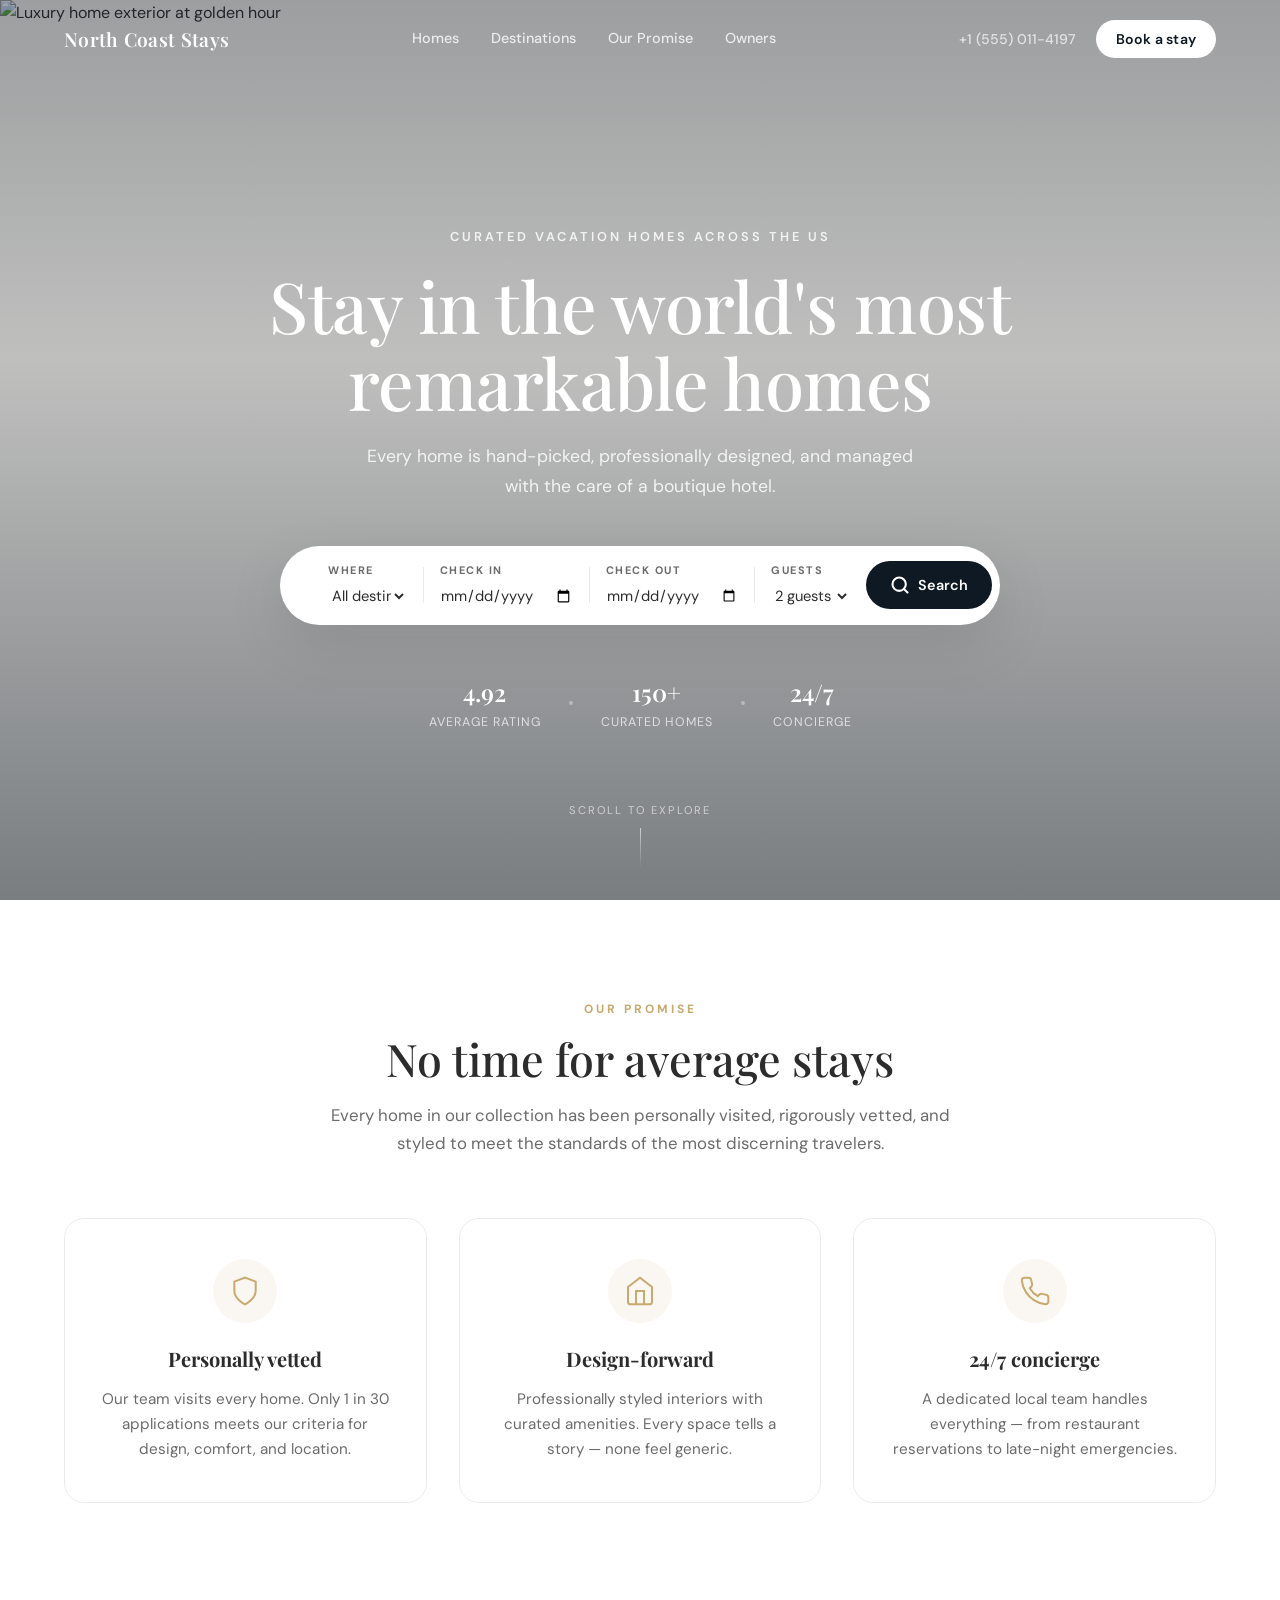
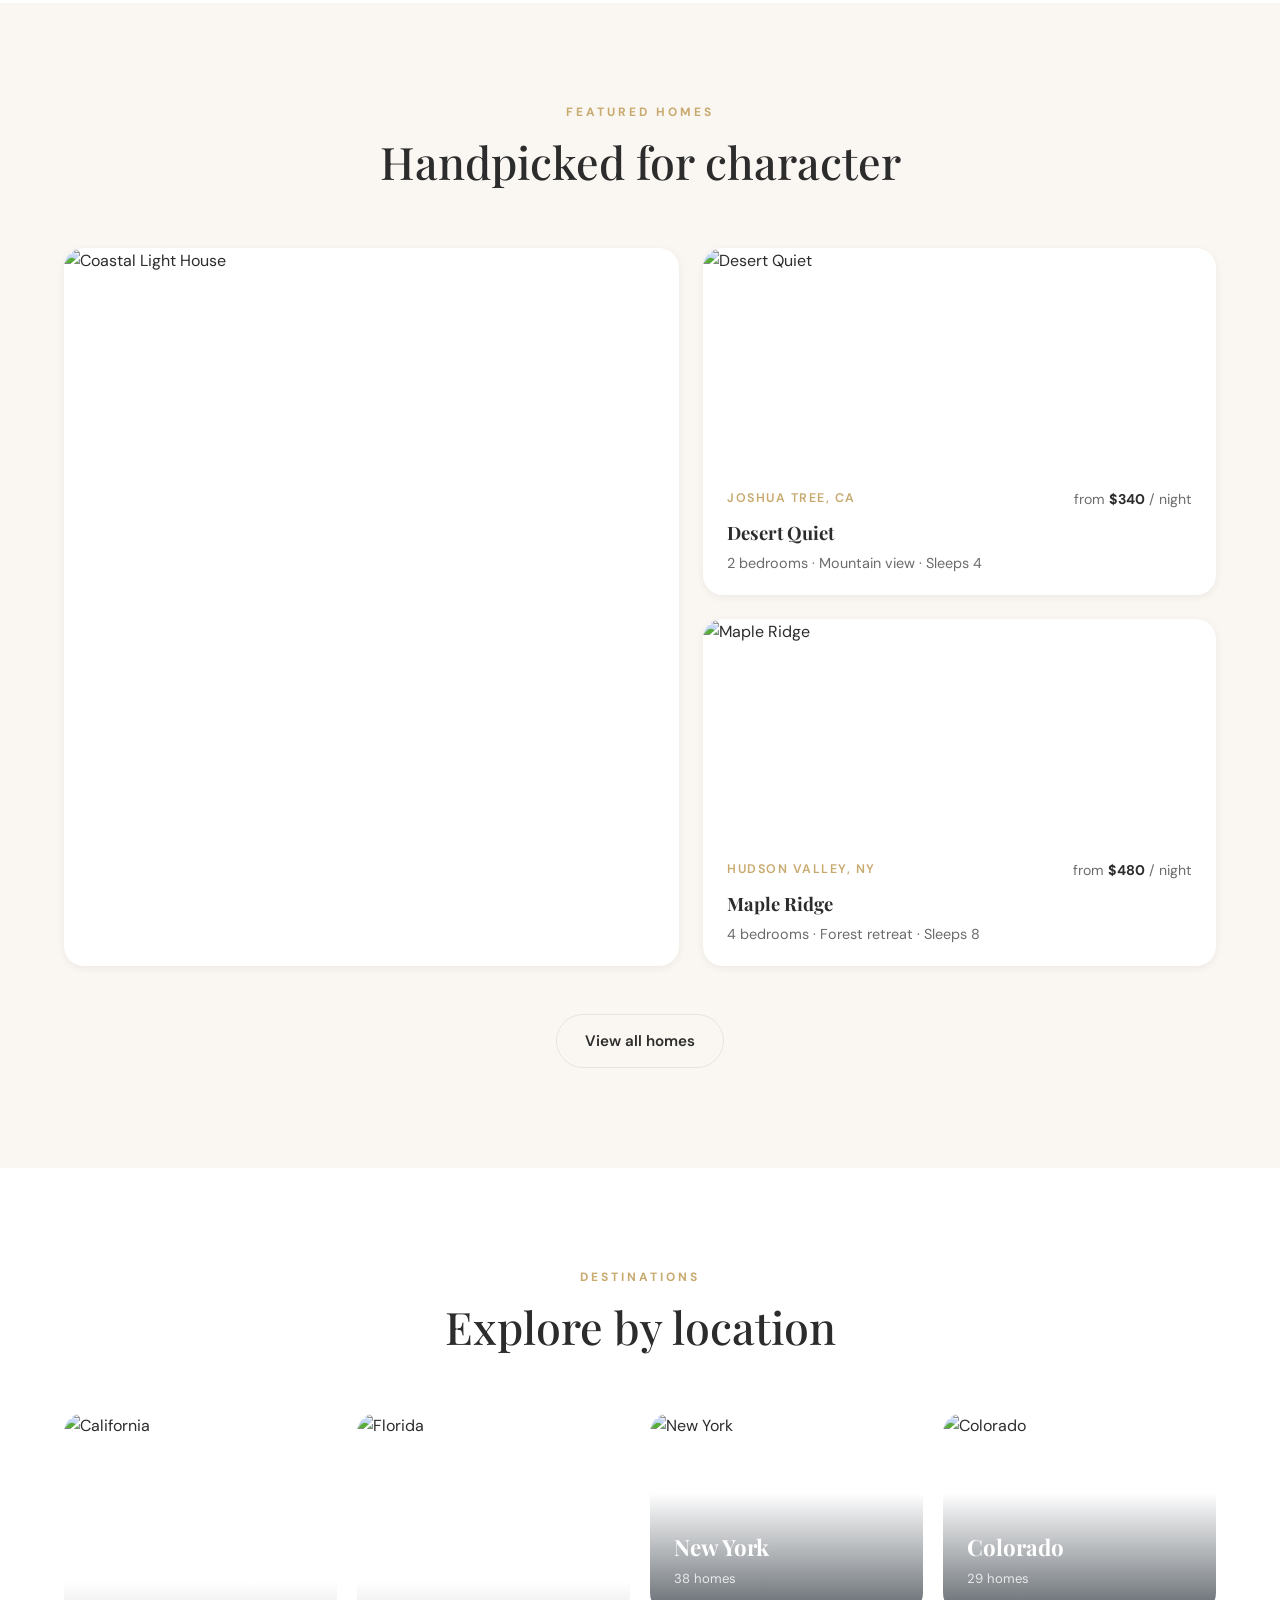
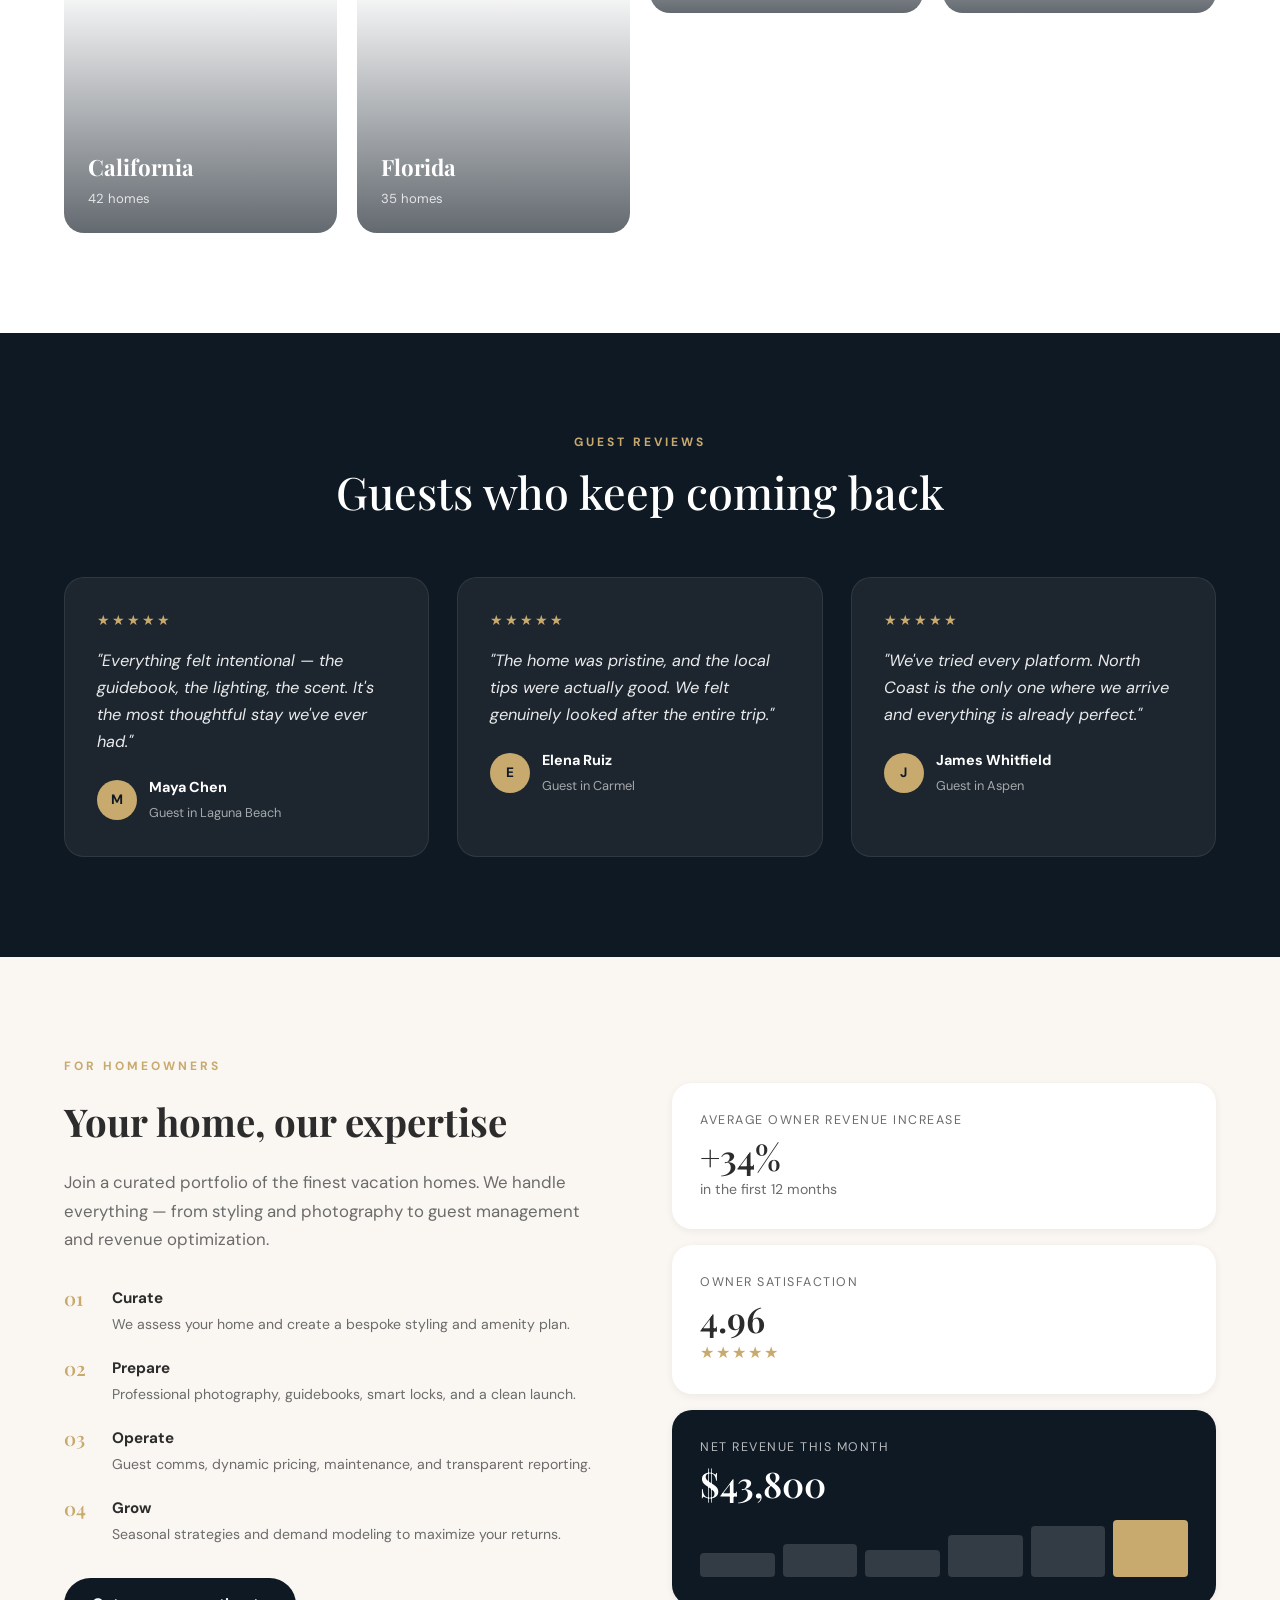
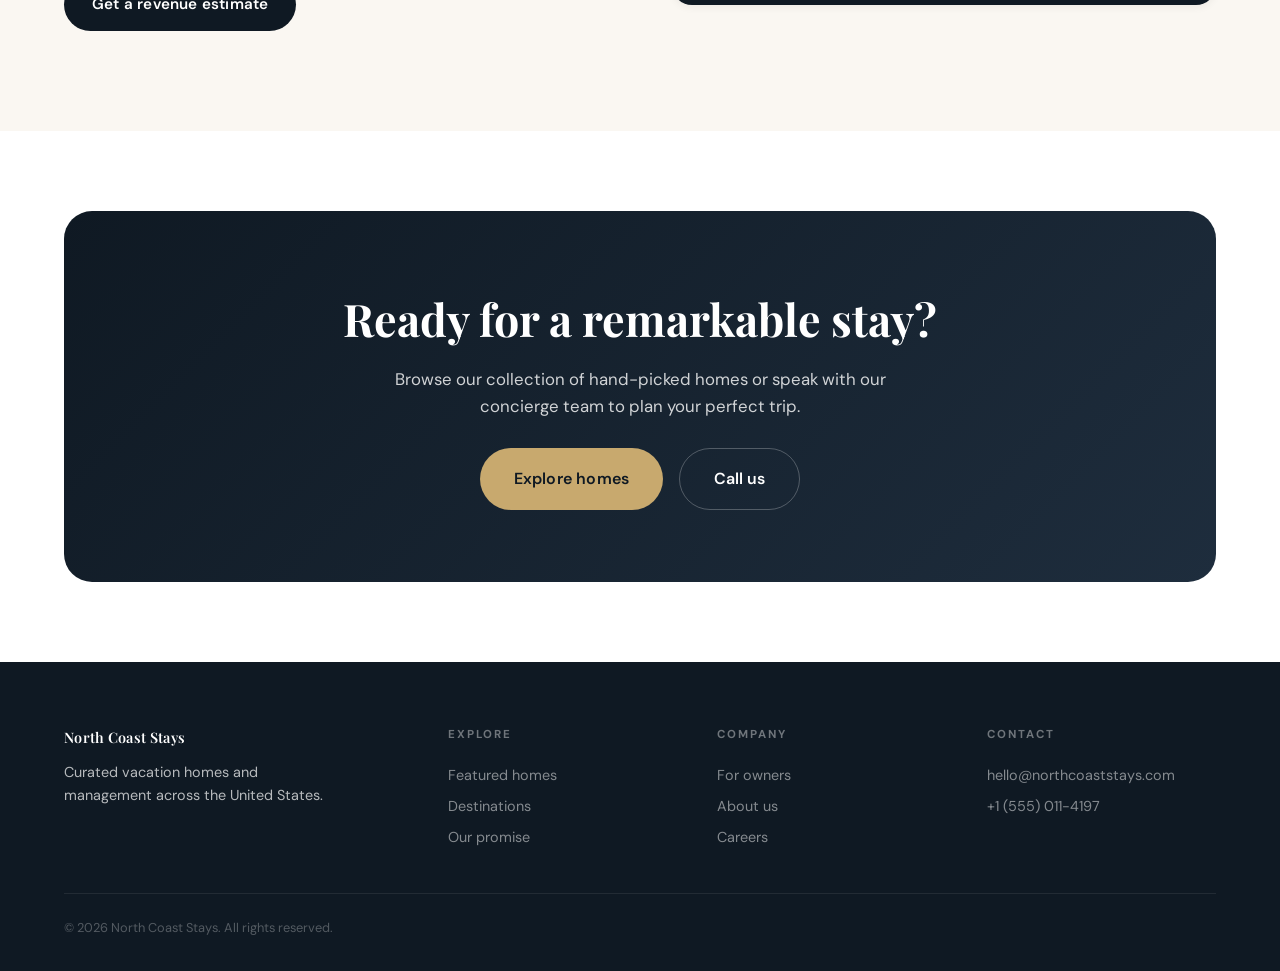
==== commit be49caba: "feat: add separate owners landing page" ====
--- a/index.html
+++ b/index.html
@@ -3,275 +3,426 @@
   <head>
     <meta charset="utf-8" />
     <meta name="viewport" content="width=device-width, initial-scale=1" />
-    <title>Become an Owner — Rusalov Team</title>
+    <title>North Coast Stays — Remarkable Vacation Homes</title>
     <meta
       name="description"
-      content="Become an owner with Rusalov Team. Start, manage, and grow your vacation rental business with expert support, better tools, and low-stress operations."
+      content="Stay in the most remarkable vacation homes across the United States. Curated stays for discerning guests, confident stewardship for owners."
     />
     <link rel="preconnect" href="https://fonts.googleapis.com" />
     <link rel="preconnect" href="https://fonts.gstatic.com" crossorigin />
     <link
-      href="https://fonts.googleapis.com/css2?family=Manrope:wght@400;500;600;700;800&family=DM+Sans:wght@400;500;700&display=swap"
+      href="https://fonts.googleapis.com/css2?family=Playfair+Display:ital,wght@0,400;0,500;0,600;0,700;1,400;1,500&family=DM+Sans:wght@400;500;600;700&display=swap"
       rel="stylesheet"
     />
     <link rel="stylesheet" href="styles.css" />
   </head>
   <body>
+
     <header class="site-header">
       <div class="container header-inner">
-        <a class="brand" href="#hero">Rusalov Team</a>
+        <a class="logo" href="#">North Coast Stays</a>
         <nav class="nav">
-          <a href="#how">How it works</a>
-          <a href="#results">Results</a>
-          <a href="#faq">FAQ</a>
-          <a href="#cta">Get started</a>
+          <a href="#homes">Homes</a>
+          <a href="#destinations">Destinations</a>
+          <a href="#promise">Our Promise</a>
+          <a href="owners.html">Owners</a>
         </nav>
-        <a class="btn btn-dark btn-sm desktop-cta" href="#cta">See if you qualify</a>
-        <button class="mobile-toggle" aria-label="Open menu">
+        <div class="header-right">
+          <a href="tel:+15550114197" class="header-phone">+1 (555) 011-4197</a>
+          <button class="btn-primary btn-sm">Book a stay</button>
+        </div>
+        <button class="mobile-toggle" aria-label="Menu">
           <span></span><span></span><span></span>
         </button>
       </div>
     </header>
 
     <main>
-      <section class="hero" id="hero">
-        <div class="hero-gradient"></div>
-        <div class="container hero-grid">
-          <div class="hero-copy reveal">
-            <p class="eyebrow">Become an owner</p>
-            <h1>Start, manage, and grow with confidence.</h1>
-            <p class="hero-lead">
-              Whether you're kickstarting a vacation rental business or building a larger
-              portfolio, we help owners earn faster and operate with less stress.
+      <!-- Hero -->
+      <section class="hero">
+        <div class="hero-bg">
+          <img
+            src="https://images.unsplash.com/photo-1600596542815-ffad4c1539a9?auto=format&fit=crop&w=2000&q=80"
+            alt="Luxury home exterior at golden hour"
+          />
+        </div>
+        <div class="hero-overlay"></div>
+        <div class="container hero-content">
+          <p class="hero-eyebrow">Curated vacation homes across the US</p>
+          <h1>Stay in the world's most<br />remarkable homes</h1>
+          <p class="hero-sub">
+            Every home is hand-picked, professionally designed, and managed with
+            the care of a boutique hotel.
+          </p>
+
+          <form class="search-bar" aria-label="Search stays">
+            <div class="search-field">
+              <label for="s-location">Where</label>
+              <select id="s-location" name="location">
+                <option>All destinations</option>
+                <option>California</option>
+                <option>New York</option>
+                <option>Colorado</option>
+                <option>Florida</option>
+                <option>Idaho</option>
+              </select>
+            </div>
+            <div class="search-divider"></div>
+            <div class="search-field">
+              <label for="s-checkin">Check in</label>
+              <input type="date" id="s-checkin" name="checkin" />
+            </div>
+            <div class="search-divider"></div>
+            <div class="search-field">
+              <label for="s-checkout">Check out</label>
+              <input type="date" id="s-checkout" name="checkout" />
+            </div>
+            <div class="search-divider"></div>
+            <div class="search-field">
+              <label for="s-guests">Guests</label>
+              <select id="s-guests" name="guests">
+                <option>2 guests</option>
+                <option>4 guests</option>
+                <option>6 guests</option>
+                <option>8+</option>
+              </select>
+            </div>
+            <button class="search-btn" type="submit">
+              <svg width="20" height="20" viewBox="0 0 24 24" fill="none" stroke="currentColor" stroke-width="2.5" stroke-linecap="round" stroke-linejoin="round"><circle cx="11" cy="11" r="8"/><line x1="21" y1="21" x2="16.65" y2="16.65"/></svg>
+              <span>Search</span>
+            </button>
+          </form>
+
+          <div class="hero-stats">
+            <div class="stat">
+              <strong>4.92</strong>
+              <span>Average rating</span>
+            </div>
+            <div class="stat-dot"></div>
+            <div class="stat">
+              <strong>150+</strong>
+              <span>Curated homes</span>
+            </div>
+            <div class="stat-dot"></div>
+            <div class="stat">
+              <strong>24/7</strong>
+              <span>Concierge</span>
+            </div>
+          </div>
+        </div>
+        <div class="hero-scroll">
+          <span>Scroll to explore</span>
+          <div class="scroll-line"></div>
+        </div>
+      </section>
+
+      <!-- Promise -->
+      <section id="promise" class="section promise">
+        <div class="container">
+          <div class="section-intro">
+            <p class="section-eyebrow">Our Promise</p>
+            <h2>No time for average stays</h2>
+            <p class="section-lead">
+              Every home in our collection has been personally visited, rigorously
+              vetted, and styled to meet the standards of the most discerning travelers.
             </p>
-            <div class="hero-actions">
-              <a class="btn btn-dark" href="#cta">See if you qualify</a>
-              <a class="btn btn-light" href="#how">How it works</a>
-            </div>
-            <div class="hero-points">
-              <div>
-                <strong>10+ years</strong>
-                <span>industry experience</span>
-              </div>
-              <div>
-                <strong>30,000+</strong>
-                <span>owners supported</span>
-              </div>
-              <div>
-                <strong>$3B+</strong>
-                <span>owner rental income</span>
-              </div>
-            </div>
-          </div>
-
-          <div class="hero-visual reveal">
-            <img
-              src="https://res.cloudinary.com/evolve-vacation-rental-network/images/w_900,h_554/f_auto,q_auto/v1689373831/evolvevacationrental.com/collage-with-cabin-graphic-cloudinary/collage-with-cabin-graphic-cloudinary.png?_i=AA"
-              alt="Vacation rental owner collage"
-            />
-            <div class="floating-card floating-card-top">
-              <span class="pill">Launch with confidence</span>
-              <p>Pick the right property, get expert setup help, and start earning sooner.</p>
-            </div>
-            <div class="floating-card floating-card-bottom">
-              <span class="pill pill-dark">Partner with the best</span>
-              <p>Low fees, strong systems, better support, and smarter day-to-day management.</p>
-            </div>
-          </div>
-        </div>
-      </section>
-
-      <section class="trust-strip">
-        <div class="container trust-grid reveal">
-          <div>
-            <p class="stat-value">10+ years</p>
-            <p class="stat-label">of industry experience</p>
-          </div>
-          <div>
-            <p class="stat-value">30,000+ owners</p>
-            <p class="stat-label">growing businesses across the U.S.</p>
-          </div>
-          <div>
-            <p class="stat-value">$3 billion+</p>
-            <p class="stat-label">in rental income made for owners</p>
-          </div>
-        </div>
-      </section>
-
-      <section class="section split-section" id="how">
-        <div class="container split-layout">
-          <div class="section-copy reveal">
-            <p class="eyebrow">Choose a team you can trust</p>
-            <h2>How it works for you</h2>
-            <p class="section-lead">
-              We help at every phase of ownership — from getting started, to managing the
-              day-to-day, to expanding your portfolio when the time is right.
+          </div>
+          <div class="promise-grid">
+            <div class="promise-card reveal">
+              <div class="promise-icon">
+                <svg width="32" height="32" viewBox="0 0 24 24" fill="none" stroke="currentColor" stroke-width="1.5"><path d="M12 22s8-4 8-10V5l-8-3-8 3v7c0 6 8 10 8 10z"/></svg>
+              </div>
+              <h3>Personally vetted</h3>
+              <p>
+                Our team visits every home. Only 1 in 30 applications meets our
+                criteria for design, comfort, and location.
+              </p>
+            </div>
+            <div class="promise-card reveal">
+              <div class="promise-icon">
+                <svg width="32" height="32" viewBox="0 0 24 24" fill="none" stroke="currentColor" stroke-width="1.5"><path d="M3 9l9-7 9 7v11a2 2 0 0 1-2 2H5a2 2 0 0 1-2-2z"/><polyline points="9 22 9 12 15 12 15 22"/></svg>
+              </div>
+              <h3>Design-forward</h3>
+              <p>
+                Professionally styled interiors with curated amenities. Every space
+                tells a story — none feel generic.
+              </p>
+            </div>
+            <div class="promise-card reveal">
+              <div class="promise-icon">
+                <svg width="32" height="32" viewBox="0 0 24 24" fill="none" stroke="currentColor" stroke-width="1.5"><path d="M22 16.92v3a2 2 0 0 1-2.18 2 19.79 19.79 0 0 1-8.63-3.07 19.5 19.5 0 0 1-6-6 19.79 19.79 0 0 1-3.07-8.67A2 2 0 0 1 4.11 2h3a2 2 0 0 1 2 1.72c.127.96.361 1.903.7 2.81a2 2 0 0 1-.45 2.11L8.09 9.91a16 16 0 0 0 6 6l1.27-1.27a2 2 0 0 1 2.11-.45c.907.339 1.85.573 2.81.7A2 2 0 0 1 22 16.92z"/></svg>
+              </div>
+              <h3>24/7 concierge</h3>
+              <p>
+                A dedicated local team handles everything — from restaurant
+                reservations to late-night emergencies.
+              </p>
+            </div>
+          </div>
+        </div>
+      </section>
+
+      <!-- Featured Homes -->
+      <section id="homes" class="section homes">
+        <div class="container">
+          <div class="section-intro">
+            <p class="section-eyebrow">Featured Homes</p>
+            <h2>Handpicked for character</h2>
+          </div>
+          <div class="homes-grid">
+            <article class="home-card home-card--large reveal">
+              <div class="home-img">
+                <img
+                  src="https://images.unsplash.com/photo-1600585154340-be6161a56a0c?auto=format&fit=crop&w=1200&q=80"
+                  alt="Coastal Light House"
+                  loading="lazy"
+                />
+              </div>
+              <div class="home-info">
+                <div class="home-meta">
+                  <span class="home-location">Laguna Beach, CA</span>
+                  <span class="home-price">from <strong>$620</strong> / night</span>
+                </div>
+                <h3>Coastal Light House</h3>
+                <p>3 bedrooms · Ocean view · Sleeps 6</p>
+              </div>
+            </article>
+            <article class="home-card reveal">
+              <div class="home-img">
+                <img
+                  src="https://images.unsplash.com/photo-1505691938895-1758d7feb511?auto=format&fit=crop&w=800&q=80"
+                  alt="Desert Quiet"
+                  loading="lazy"
+                />
+              </div>
+              <div class="home-info">
+                <div class="home-meta">
+                  <span class="home-location">Joshua Tree, CA</span>
+                  <span class="home-price">from <strong>$340</strong> / night</span>
+                </div>
+                <h3>Desert Quiet</h3>
+                <p>2 bedrooms · Mountain view · Sleeps 4</p>
+              </div>
+            </article>
+            <article class="home-card reveal">
+              <div class="home-img">
+                <img
+                  src="https://images.unsplash.com/photo-1507089947368-19c1da9775ae?auto=format&fit=crop&w=800&q=80"
+                  alt="Maple Ridge"
+                  loading="lazy"
+                />
+              </div>
+              <div class="home-info">
+                <div class="home-meta">
+                  <span class="home-location">Hudson Valley, NY</span>
+                  <span class="home-price">from <strong>$480</strong> / night</span>
+                </div>
+                <h3>Maple Ridge</h3>
+                <p>4 bedrooms · Forest retreat · Sleeps 8</p>
+              </div>
+            </article>
+          </div>
+          <div class="section-cta">
+            <a href="#" class="btn-outline">View all homes</a>
+          </div>
+        </div>
+      </section>
+
+      <!-- Destinations -->
+      <section id="destinations" class="section destinations">
+        <div class="container">
+          <div class="section-intro">
+            <p class="section-eyebrow">Destinations</p>
+            <h2>Explore by location</h2>
+          </div>
+          <div class="dest-grid">
+            <a href="#" class="dest-card dest-card--tall reveal">
+              <img
+                src="https://images.unsplash.com/photo-1449034446853-66c86144b0ad?auto=format&fit=crop&w=800&q=80"
+                alt="California"
+                loading="lazy"
+              />
+              <div class="dest-overlay">
+                <h3>California</h3>
+                <span>42 homes</span>
+              </div>
+            </a>
+            <a href="#" class="dest-card reveal">
+              <img
+                src="https://images.unsplash.com/photo-1485871981521-5b1fd3805eee?auto=format&fit=crop&w=800&q=80"
+                alt="New York"
+                loading="lazy"
+              />
+              <div class="dest-overlay">
+                <h3>New York</h3>
+                <span>38 homes</span>
+              </div>
+            </a>
+            <a href="#" class="dest-card reveal">
+              <img
+                src="https://images.unsplash.com/photo-1506905925346-21bda4d32df4?auto=format&fit=crop&w=800&q=80"
+                alt="Colorado"
+                loading="lazy"
+              />
+              <div class="dest-overlay">
+                <h3>Colorado</h3>
+                <span>29 homes</span>
+              </div>
+            </a>
+            <a href="#" class="dest-card dest-card--tall reveal">
+              <img
+                src="https://images.unsplash.com/photo-1535498730771-e735b998cd64?auto=format&fit=crop&w=800&q=80"
+                alt="Florida"
+                loading="lazy"
+              />
+              <div class="dest-overlay">
+                <h3>Florida</h3>
+                <span>35 homes</span>
+              </div>
+            </a>
+          </div>
+        </div>
+      </section>
+
+      <!-- Testimonials -->
+      <section class="section testimonials">
+        <div class="container">
+          <div class="section-intro section-intro--light">
+            <p class="section-eyebrow">Guest Reviews</p>
+            <h2>Guests who keep coming back</h2>
+          </div>
+          <div class="testimonial-grid">
+            <article class="testimonial-card reveal">
+              <div class="stars">★★★★★</div>
+              <blockquote>
+                "Everything felt intentional — the guidebook, the lighting, the
+                scent. It's the most thoughtful stay we've ever had."
+              </blockquote>
+              <div class="testimonial-author">
+                <div class="author-avatar">M</div>
+                <div>
+                  <strong>Maya Chen</strong>
+                  <span>Guest in Laguna Beach</span>
+                </div>
+              </div>
+            </article>
+            <article class="testimonial-card reveal">
+              <div class="stars">★★★★★</div>
+              <blockquote>
+                "The home was pristine, and the local tips were actually good.
+                We felt genuinely looked after the entire trip."
+              </blockquote>
+              <div class="testimonial-author">
+                <div class="author-avatar">E</div>
+                <div>
+                  <strong>Elena Ruiz</strong>
+                  <span>Guest in Carmel</span>
+                </div>
+              </div>
+            </article>
+            <article class="testimonial-card reveal">
+              <div class="stars">★★★★★</div>
+              <blockquote>
+                "We've tried every platform. North Coast is the only one where
+                we arrive and everything is already perfect."
+              </blockquote>
+              <div class="testimonial-author">
+                <div class="author-avatar">J</div>
+                <div>
+                  <strong>James Whitfield</strong>
+                  <span>Guest in Aspen</span>
+                </div>
+              </div>
+            </article>
+          </div>
+        </div>
+      </section>
+
+      <!-- Owners -->
+      <section id="owners" class="section owners">
+        <div class="container">
+          <div class="owners-split">
+            <div class="owners-copy reveal">
+              <p class="section-eyebrow">For Homeowners</p>
+              <h2>Your home, our expertise</h2>
+              <p class="section-lead">
+                Join a curated portfolio of the finest vacation homes. We handle
+                everything — from styling and photography to guest management and
+                revenue optimization.
+              </p>
+              <div class="owner-steps">
+                <div class="owner-step">
+                  <span class="step-num">01</span>
+                  <div>
+                    <h4>Curate</h4>
+                    <p>We assess your home and create a bespoke styling and amenity plan.</p>
+                  </div>
+                </div>
+                <div class="owner-step">
+                  <span class="step-num">02</span>
+                  <div>
+                    <h4>Prepare</h4>
+                    <p>Professional photography, guidebooks, smart locks, and a clean launch.</p>
+                  </div>
+                </div>
+                <div class="owner-step">
+                  <span class="step-num">03</span>
+                  <div>
+                    <h4>Operate</h4>
+                    <p>Guest comms, dynamic pricing, maintenance, and transparent reporting.</p>
+                  </div>
+                </div>
+                <div class="owner-step">
+                  <span class="step-num">04</span>
+                  <div>
+                    <h4>Grow</h4>
+                    <p>Seasonal strategies and demand modeling to maximize your returns.</p>
+                  </div>
+                </div>
+              </div>
+              <a href="owners.html" class="btn-primary">Get a revenue estimate</a>
+            </div>
+            <div class="owners-visual reveal">
+              <div class="owner-stat-card">
+                <p class="owner-stat-label">Average owner revenue increase</p>
+                <p class="owner-stat-value">+34%</p>
+                <p class="owner-stat-sub">in the first 12 months</p>
+              </div>
+              <div class="owner-stat-card">
+                <p class="owner-stat-label">Owner satisfaction</p>
+                <p class="owner-stat-value">4.96</p>
+                <div class="owner-stars">★★★★★</div>
+              </div>
+              <div class="owner-stat-card owner-stat-card--dark">
+                <p class="owner-stat-label">Net revenue this month</p>
+                <p class="owner-stat-value">$43,800</p>
+                <div class="owner-bar-chart">
+                  <div class="bar" style="height: 40%"></div>
+                  <div class="bar" style="height: 55%"></div>
+                  <div class="bar" style="height: 45%"></div>
+                  <div class="bar" style="height: 70%"></div>
+                  <div class="bar" style="height: 85%"></div>
+                  <div class="bar bar--active" style="height: 95%"></div>
+                </div>
+              </div>
+            </div>
+          </div>
+        </div>
+      </section>
+
+      <!-- CTA Banner -->
+      <section class="section cta-banner">
+        <div class="container">
+          <div class="cta-inner reveal">
+            <h2>Ready for a remarkable stay?</h2>
+            <p>
+              Browse our collection of hand-picked homes or speak with our
+              concierge team to plan your perfect trip.
             </p>
-          </div>
-
-          <div class="stacked-cards reveal">
-            <article class="info-card">
-              <img
-                src="https://res.cloudinary.com/evolve-vacation-rental-network/images/w_900,h_680/f_auto,q_auto/v1688753358/evolvevacationrental.com/graphic-of-home-start-with-evolve_346976b2ea/graphic-of-home-start-with-evolve_346976b2ea.png?_i=AA"
-                alt="Start with Evolve illustration"
-              />
-              <div>
-                <h3>Start strong</h3>
-                <p>
-                  Use expert guidance, local partners, and short-term-rental know-how to
-                  choose the right property and launch with confidence.
-                </p>
-              </div>
-            </article>
-            <article class="info-card">
-              <img
-                src="https://res.cloudinary.com/evolve-vacation-rental-network/images/w_900,h_680/f_auto,q_auto/v1688753361/evolvevacationrental.com/graphic-of-home-manage-with-evolve_34696f8865/graphic-of-home-manage-with-evolve_34696f8865.png?_i=AA"
-                alt="Manage with Evolve illustration"
-              />
-              <div>
-                <h3>Manage better</h3>
-                <p>
-                  Get hands-on support with listings, pricing, guest experience, permits,
-                  and operations — without carrying all the stress yourself.
-                </p>
-              </div>
-            </article>
-            <article class="info-card">
-              <img
-                src="https://res.cloudinary.com/evolve-vacation-rental-network/images/w_900,h_680/f_auto,q_auto/v1688753363/evolvevacationrental.com/graphic-of-home-grow-with-evolve_3469526618/graphic-of-home-grow-with-evolve_3469526618.png?_i=AA"
-                alt="Grow with Evolve illustration"
-              />
-              <div>
-                <h3>Grow your portfolio</h3>
-                <p>
-                  Scale with better data, stronger systems, and support for buying, selling,
-                  or optimizing the next step in your rental business.
-                </p>
-              </div>
-            </article>
-          </div>
-        </div>
-      </section>
-
-      <section class="section services">
-        <div class="container">
-          <div class="section-heading reveal">
-            <p class="eyebrow">Partner every step of the way</p>
-            <h2>What owners get</h2>
-          </div>
-          <div class="services-grid">
-            <article class="service-card reveal">
-              <h3>Team up with experts</h3>
-              <p>Industry insights, property selection support, and professionals who understand vacation rental performance.</p>
-            </article>
-            <article class="service-card reveal">
-              <h3>Design and staging help</h3>
-              <p>Short-term-rental-focused design recommendations that help earn five-star reviews and stronger occupancy.</p>
-            </article>
-            <article class="service-card reveal">
-              <h3>Launch support</h3>
-              <p>Guidance on permits, licensing, taxes, listing setup, and operational readiness before your first guests arrive.</p>
-            </article>
-            <article class="service-card reveal">
-              <h3>Low-stress management</h3>
-              <p>Management fees start low and activate after guests check in, keeping the economics more owner-friendly.</p>
-            </article>
-            <article class="service-card reveal">
-              <h3>Revenue optimization</h3>
-              <p>Data-driven pricing, projection tools, and portfolio insights built to help rentals outperform the market.</p>
-            </article>
-            <article class="service-card reveal">
-              <h3>Exit optionality</h3>
-              <p>When it’s time to sell, you still have access to resources, agents, and guidance to make the transition easier.</p>
-            </article>
-          </div>
-        </div>
-      </section>
-
-      <section class="section results" id="results">
-        <div class="container results-grid">
-          <div class="results-copy reveal">
-            <p class="eyebrow">Real results for real rentals</p>
-            <h2>Owners outperform the market — and they know it.</h2>
-            <p class="section-lead">
-              We’ve helped hundreds of owners create dream portfolios and grow passive
-              income streams with tools, support, and systems designed around vacation rentals.
-            </p>
-            <div class="quote-card">
-              <p class="quote-mark">“</p>
-              <blockquote>
-                It was the best decision to join. The business has grown. Everything from setup
-                to bookings has been smooth, efficient, and genuinely supportive.
-              </blockquote>
-              <p class="quote-author">Beverly D. · Owner in Winfield, TN</p>
-            </div>
-          </div>
-          <div class="results-panel reveal">
-            <div class="metric-box">
-              <span>Owners supported</span>
-              <strong>30,000+</strong>
-            </div>
-            <div class="metric-box">
-              <span>Rental income delivered</span>
-              <strong>$3B+</strong>
-            </div>
-            <div class="metric-box metric-box-dark">
-              <span>Built for scale</span>
-              <strong>Start → Manage → Grow</strong>
-              <p>One operating model that supports first properties and multi-home portfolios alike.</p>
-            </div>
-          </div>
-        </div>
-      </section>
-
-      <section class="section faq" id="faq">
-        <div class="container">
-          <div class="section-heading reveal">
-            <p class="eyebrow">Answers to your top questions</p>
-            <h2>Common owner questions</h2>
-          </div>
-          <div class="faq-list">
-            <details class="faq-item reveal" open>
-              <summary>How is this different from other vacation rental companies?</summary>
-              <p>
-                The model combines expert support, operational help, and technology across the full owner journey — not just one isolated service.
-              </p>
-            </details>
-            <details class="faq-item reveal">
-              <summary>How is this different from Airbnb or Vrbo?</summary>
-              <p>
-                Airbnb and Vrbo are marketplaces. This is a management-led approach that helps owners operate and optimize rentals, including listings across major marketplaces.
-              </p>
-            </details>
-            <details class="faq-item reveal">
-              <summary>What types of owners is this best for?</summary>
-              <p>
-                It works for first-time buyers, hands-off investors, and experienced operators who want better systems, support, and portfolio growth options.
-              </p>
-            </details>
-            <details class="faq-item reveal">
-              <summary>What happens before my property starts earning?</summary>
-              <p>
-                You get guidance on setup, readiness, compliance, and launch so your property goes live with a stronger foundation and less guesswork.
-              </p>
-            </details>
-          </div>
-        </div>
-      </section>
-
-      <section class="section cta" id="cta">
-        <div class="container cta-shell reveal">
-          <div>
-            <p class="eyebrow">Let’s create your success story</p>
-            <h2>Ready to become an owner?</h2>
-            <p>
-              If you’re exploring your first vacation rental or looking to grow a portfolio,
-              we can help you take the next step with more clarity and less friction.
-            </p>
-          </div>
-          <div class="cta-actions">
-            <a class="btn btn-dark" href="mailto:hello@rusalov.team">Talk to the team</a>
-            <a class="btn btn-light" href="#hero">Back to top</a>
+            <div class="cta-actions">
+              <button class="btn-primary btn-lg">Explore homes</button>
+              <a href="tel:+15550114197" class="btn-outline btn-lg">Call us</a>
+            </div>
           </div>
         </div>
       </section>
@@ -279,16 +430,30 @@
 
     <footer class="site-footer">
       <div class="container footer-inner">
-        <div>
-          <a class="brand brand-footer" href="#hero">Rusalov Team</a>
-          <p>Vacation rental growth, operations, and owner support.</p>
-        </div>
-        <div class="footer-links">
-          <a href="#how">How it works</a>
-          <a href="#results">Results</a>
-          <a href="#faq">FAQ</a>
-          <a href="#cta">Get started</a>
-        </div>
+        <div class="footer-brand">
+          <p class="logo">North Coast Stays</p>
+          <p>Curated vacation homes and management across the United States.</p>
+        </div>
+        <div class="footer-col">
+          <h4>Explore</h4>
+          <a href="#homes">Featured homes</a>
+          <a href="#destinations">Destinations</a>
+          <a href="#promise">Our promise</a>
+        </div>
+        <div class="footer-col">
+          <h4>Company</h4>
+          <a href="owners.html">For owners</a>
+          <a href="#">About us</a>
+          <a href="#">Careers</a>
+        </div>
+        <div class="footer-col">
+          <h4>Contact</h4>
+          <a href="mailto:hello@northcoaststays.com">hello@northcoaststays.com</a>
+          <a href="tel:+15550114197">+1 (555) 011-4197</a>
+        </div>
+      </div>
+      <div class="container footer-bottom">
+        <p>&copy; 2026 North Coast Stays. All rights reserved.</p>
       </div>
     </footer>
 
--- a/styles.css
+++ b/styles.css
@@ -1,418 +1,1488 @@
+/* ─── Tokens ─── */
 :root {
-  --bg: #f4efe4;
-  --bg-soft: #fbf7ef;
-  --panel: #fffdf8;
-  --ink: #18352d;
-  --ink-soft: #4a655d;
-  --line: rgba(24, 53, 45, 0.12);
-  --accent: #dbb980;
-  --accent-strong: #c79d58;
-  --shadow: 0 18px 60px rgba(24, 53, 45, 0.12);
-  --radius-lg: 28px;
-  --radius-md: 20px;
-  --radius-sm: 14px;
-  --font-display: 'Manrope', system-ui, sans-serif;
-  --font-body: 'DM Sans', system-ui, sans-serif;
-}
-
-*, *::before, *::after { box-sizing: border-box; }
-html { scroll-behavior: smooth; }
+  --cream: #faf7f2;
+  --cream-dark: #f0ebe3;
+  --white: #ffffff;
+  --charcoal: #0f1923;
+  --navy: #1a2332;
+  --gold: #c8a96e;
+  --gold-light: #dbc59a;
+  --text: #2c2c2c;
+  --text-muted: #6b6b6b;
+  --text-light: rgba(255, 255, 255, 0.7);
+  --border: rgba(0, 0, 0, 0.08);
+  --shadow-sm: 0 2px 8px rgba(0, 0, 0, 0.06);
+  --shadow-md: 0 8px 30px rgba(0, 0, 0, 0.08);
+  --shadow-lg: 0 20px 60px rgba(0, 0, 0, 0.1);
+  --radius-sm: 8px;
+  --radius-md: 14px;
+  --radius-lg: 20px;
+  --radius-xl: 28px;
+  --transition: 300ms cubic-bezier(0.23, 1, 0.32, 1);
+  --font-serif: "Playfair Display", Georgia, serif;
+  --font-sans: "DM Sans", -apple-system, BlinkMacSystemFont, sans-serif;
+}
+
+/* ─── Reset ─── */
+*,
+*::before,
+*::after {
+  box-sizing: border-box;
+  margin: 0;
+  padding: 0;
+}
+
+html {
+  scroll-behavior: smooth;
+  -webkit-font-smoothing: antialiased;
+}
+
 body {
-  margin: 0;
-  font-family: var(--font-body);
-  color: var(--ink);
-  background: var(--bg);
+  font-family: var(--font-sans);
+  color: var(--text);
+  background: var(--cream);
   line-height: 1.6;
 }
-img { display: block; max-width: 100%; }
-a { color: inherit; text-decoration: none; }
-button { font: inherit; }
-
+
+img {
+  display: block;
+  max-width: 100%;
+  height: auto;
+}
+
+a {
+  color: inherit;
+  text-decoration: none;
+}
+
+button {
+  font-family: inherit;
+  cursor: pointer;
+  border: none;
+  background: none;
+}
+
+/* ─── Layout ─── */
 .container {
-  width: min(1180px, calc(100vw - 32px));
+  width: min(1240px, 90vw);
   margin: 0 auto;
 }
 
+/* ─── Buttons ─── */
+.btn-primary {
+  display: inline-flex;
+  align-items: center;
+  gap: 8px;
+  background: var(--charcoal);
+  color: var(--white);
+  padding: 14px 28px;
+  border-radius: 999px;
+  font-weight: 600;
+  font-size: 0.95rem;
+  letter-spacing: 0.2px;
+  transition: transform var(--transition), box-shadow var(--transition);
+}
+
+.btn-primary:hover {
+  transform: translateY(-2px);
+  box-shadow: 0 12px 28px rgba(15, 25, 35, 0.25);
+}
+
+.btn-outline {
+  display: inline-flex;
+  align-items: center;
+  gap: 8px;
+  padding: 14px 28px;
+  border-radius: 999px;
+  font-weight: 600;
+  font-size: 0.95rem;
+  border: 1.5px solid var(--border);
+  transition: all var(--transition);
+}
+
+.btn-outline:hover {
+  border-color: var(--charcoal);
+  background: var(--charcoal);
+  color: var(--white);
+}
+
+.btn-sm {
+  padding: 10px 20px;
+  font-size: 0.88rem;
+}
+
+.btn-lg {
+  padding: 17px 34px;
+  font-size: 1rem;
+}
+
+/* ─── Header ─── */
 .site-header {
-  position: sticky;
+  position: fixed;
   top: 0;
-  z-index: 50;
-  backdrop-filter: blur(14px);
-  background: rgba(244, 239, 228, 0.78);
-  border-bottom: 1px solid transparent;
-  transition: 220ms ease;
+  left: 0;
+  right: 0;
+  z-index: 100;
+  transition: background var(--transition), backdrop-filter var(--transition);
 }
 
 .site-header.scrolled {
-  border-bottom-color: var(--line);
+  background: rgba(250, 247, 242, 0.92);
+  backdrop-filter: blur(20px);
+  border-bottom: 1px solid var(--border);
 }
 
 .header-inner {
-  min-height: 78px;
   display: flex;
   align-items: center;
   justify-content: space-between;
-  gap: 24px;
-}
-
-.brand {
-  font-family: var(--font-display);
-  font-weight: 800;
-  letter-spacing: -0.03em;
-  font-size: 1.15rem;
+  padding: 20px 0;
+  gap: 32px;
+}
+
+.logo {
+  font-family: var(--font-serif);
+  font-weight: 600;
+  font-size: 1.2rem;
+  letter-spacing: 0.3px;
+  white-space: nowrap;
+}
+
+.site-header:not(.scrolled) .logo {
+  color: var(--white);
 }
 
 .nav {
   display: flex;
-  gap: 28px;
-  align-items: center;
+  gap: 32px;
 }
 
 .nav a {
-  color: var(--ink-soft);
+  font-size: 0.9rem;
   font-weight: 500;
-}
-
-.btn {
-  display: inline-flex;
-  align-items: center;
-  justify-content: center;
-  min-height: 52px;
-  padding: 0 22px;
-  border-radius: 999px;
-  font-weight: 700;
-  transition: transform .2s ease, box-shadow .2s ease, background .2s ease;
-}
-
-.btn:hover { transform: translateY(-1px); }
-.btn-dark {
-  background: var(--ink);
-  color: #fff;
-  box-shadow: 0 12px 30px rgba(24, 53, 45, 0.18);
-}
-.btn-light {
-  background: rgba(255,255,255,0.72);
-  color: var(--ink);
-  border: 1px solid var(--line);
-}
-.btn-sm { min-height: 44px; padding: 0 18px; }
+  opacity: 0.8;
+  transition: opacity var(--transition);
+}
+
+.site-header:not(.scrolled) .nav a {
+  color: var(--white);
+}
+
+.nav a:hover {
+  opacity: 1;
+}
+
+.header-right {
+  display: flex;
+  align-items: center;
+  gap: 20px;
+}
+
+.header-phone {
+  font-size: 0.88rem;
+  font-weight: 500;
+  opacity: 0.7;
+  transition: opacity var(--transition);
+}
+
+.site-header:not(.scrolled) .header-phone {
+  color: var(--white);
+}
+
+.header-phone:hover {
+  opacity: 1;
+}
+
+.site-header:not(.scrolled) .btn-primary {
+  background: var(--white);
+  color: var(--charcoal);
+}
 
 .mobile-toggle {
   display: none;
-  background: none;
-  border: 0;
-  padding: 0;
-}
+  flex-direction: column;
+  gap: 5px;
+  padding: 4px;
+}
+
 .mobile-toggle span {
   display: block;
   width: 22px;
   height: 2px;
-  margin: 4px 0;
-  background: var(--ink);
-}
-
+  background: var(--text);
+  border-radius: 2px;
+  transition: all var(--transition);
+}
+
+.site-header:not(.scrolled) .mobile-toggle span {
+  background: var(--white);
+}
+
+/* ─── Hero ─── */
 .hero {
   position: relative;
+  min-height: 100vh;
+  display: flex;
+  align-items: center;
+  justify-content: center;
   overflow: hidden;
-  padding: 48px 0 72px;
-}
-
-.hero-gradient {
+}
+
+.hero-bg {
   position: absolute;
   inset: 0;
-  background:
-    radial-gradient(circle at top left, rgba(219,185,128,.6), transparent 36%),
-    radial-gradient(circle at right 20%, rgba(142, 180, 154, .28), transparent 28%),
-    linear-gradient(180deg, #f8f2e5 0%, #f4efe4 100%);
-}
-
-.hero-grid, .split-layout, .results-grid {
+  z-index: 0;
+}
+
+.hero-bg img {
+  width: 100%;
+  height: 100%;
+  object-fit: cover;
+  object-position: center 30%;
+}
+
+.hero-overlay {
+  position: absolute;
+  inset: 0;
+  z-index: 1;
+  background: linear-gradient(
+    180deg,
+    rgba(15, 25, 35, 0.4) 0%,
+    rgba(15, 25, 35, 0.25) 40%,
+    rgba(15, 25, 35, 0.55) 100%
+  );
+}
+
+.hero-content {
   position: relative;
-  display: grid;
-  grid-template-columns: 1.02fr .98fr;
-  gap: 42px;
-  align-items: center;
-}
-
-.hero-grid { min-height: calc(100vh - 120px); }
-
-.hero-copy h1, .section-copy h2, .section-heading h2, .results-copy h2, .cta-shell h2 {
-  font-family: var(--font-display);
-  letter-spacing: -0.04em;
-  line-height: .98;
-}
-
-.hero-copy h1 {
-  font-size: clamp(3rem, 7vw, 6rem);
-  max-width: 10ch;
-  margin: 0 0 18px;
-}
-
-.eyebrow {
-  margin: 0 0 12px;
+  z-index: 2;
+  text-align: center;
+  padding: 160px 0 100px;
+  color: var(--white);
+}
+
+.hero-eyebrow {
+  font-size: 0.8rem;
+  font-weight: 600;
+  letter-spacing: 3px;
   text-transform: uppercase;
-  letter-spacing: .18em;
-  font-size: .76rem;
+  margin-bottom: 20px;
+  opacity: 0.85;
+}
+
+.hero h1 {
+  font-family: var(--font-serif);
+  font-size: clamp(2.8rem, 5.5vw, 4.5rem);
+  font-weight: 500;
+  line-height: 1.1;
+  margin-bottom: 20px;
+  letter-spacing: -0.5px;
+}
+
+.hero-sub {
+  font-size: 1.1rem;
+  max-width: 560px;
+  margin: 0 auto 44px;
+  opacity: 0.85;
+  line-height: 1.7;
+}
+
+/* Search bar */
+.search-bar {
+  display: flex;
+  align-items: center;
+  background: var(--white);
+  border-radius: 999px;
+  padding: 8px 8px 8px 32px;
+  max-width: 720px;
+  margin: 0 auto 48px;
+  box-shadow: var(--shadow-lg);
+}
+
+.search-field {
+  flex: 1;
+  text-align: left;
+  padding: 8px 16px;
+}
+
+.search-field label {
+  display: block;
+  font-size: 0.68rem;
   font-weight: 700;
-  color: var(--accent-strong);
-}
-
-.hero-lead, .section-lead, .cta-shell p, .quote-card blockquote, .faq-item p, .service-card p {
-  color: var(--ink-soft);
+  text-transform: uppercase;
+  letter-spacing: 1.5px;
+  color: var(--text-muted);
+  margin-bottom: 4px;
+}
+
+.search-field select,
+.search-field input {
+  border: none;
+  outline: none;
+  background: transparent;
+  font-family: inherit;
+  font-size: 0.92rem;
+  color: var(--text);
+  width: 100%;
+  padding: 2px 0;
+}
+
+.search-divider {
+  width: 1px;
+  height: 36px;
+  background: var(--border);
+  flex-shrink: 0;
+}
+
+.search-btn {
+  display: inline-flex;
+  align-items: center;
+  gap: 8px;
+  background: var(--charcoal);
+  color: var(--white);
+  padding: 14px 24px;
+  border-radius: 999px;
+  font-weight: 600;
+  font-size: 0.9rem;
+  flex-shrink: 0;
+  transition: transform var(--transition), box-shadow var(--transition);
+}
+
+.search-btn:hover {
+  transform: translateY(-1px);
+  box-shadow: 0 8px 20px rgba(15, 25, 35, 0.3);
+}
+
+/* Hero stats */
+.hero-stats {
+  display: flex;
+  align-items: center;
+  justify-content: center;
+  gap: 28px;
+}
+
+.stat {
+  display: flex;
+  flex-direction: column;
+  align-items: center;
+  gap: 2px;
+}
+
+.stat strong {
+  font-family: var(--font-serif);
+  font-size: 1.5rem;
+  font-weight: 600;
+}
+
+.stat span {
+  font-size: 0.78rem;
+  opacity: 0.7;
+  text-transform: uppercase;
+  letter-spacing: 1px;
+}
+
+.stat-dot {
+  width: 4px;
+  height: 4px;
+  border-radius: 50%;
+  background: rgba(255, 255, 255, 0.35);
+}
+
+/* Scroll indicator */
+.hero-scroll {
+  position: absolute;
+  bottom: 32px;
+  left: 50%;
+  transform: translateX(-50%);
+  z-index: 2;
+  display: flex;
+  flex-direction: column;
+  align-items: center;
+  gap: 8px;
+  color: var(--white);
+}
+
+.hero-scroll span {
+  font-size: 0.7rem;
+  text-transform: uppercase;
+  letter-spacing: 2px;
+  opacity: 0.6;
+}
+
+.scroll-line {
+  width: 1px;
+  height: 40px;
+  background: linear-gradient(to bottom, rgba(255, 255, 255, 0.6), transparent);
+  animation: scroll-pulse 2s ease-in-out infinite;
+}
+
+@keyframes scroll-pulse {
+  0%, 100% { opacity: 0.3; transform: scaleY(0.6); }
+  50% { opacity: 1; transform: scaleY(1); }
+}
+
+/* ─── Sections ─── */
+.section {
+  padding: 100px 0;
+  position: relative;
+}
+
+.section-intro {
+  text-align: center;
+  max-width: 640px;
+  margin: 0 auto 60px;
+}
+
+.section-intro--light {
+  color: var(--white);
+}
+
+.section-eyebrow {
+  font-size: 0.75rem;
+  font-weight: 700;
+  letter-spacing: 3px;
+  text-transform: uppercase;
+  color: var(--gold);
+  margin-bottom: 14px;
+}
+
+.section-intro h2 {
+  font-family: var(--font-serif);
+  font-size: clamp(2rem, 3.5vw, 3rem);
+  font-weight: 500;
+  line-height: 1.15;
+  margin-bottom: 16px;
+}
+
+.section-lead {
   font-size: 1.05rem;
-}
-
-.hero-actions, .cta-actions {
-  display: flex;
-  gap: 14px;
-  flex-wrap: wrap;
-  margin-top: 28px;
-}
-
-.hero-points {
+  color: var(--text-muted);
+  line-height: 1.7;
+}
+
+.section-intro--light .section-lead {
+  color: var(--text-light);
+}
+
+.section-cta {
+  text-align: center;
+  margin-top: 48px;
+}
+
+/* ─── Promise ─── */
+.promise {
+  background: var(--white);
+}
+
+.promise-grid {
   display: grid;
   grid-template-columns: repeat(3, 1fr);
-  gap: 16px;
-  margin-top: 38px;
-}
-
-.hero-points div, .metric-box, .service-card, .faq-item, .quote-card, .floating-card, .trust-grid > div, .cta-shell, .info-card {
-  background: rgba(255,255,255,.66);
-  border: 1px solid rgba(255,255,255,.7);
-  box-shadow: var(--shadow);
-}
-
-.hero-points div {
-  padding: 18px;
-  border-radius: var(--radius-md);
-}
-
-.hero-points strong, .stat-value, .metric-box strong {
-  display: block;
-  font-family: var(--font-display);
-  font-weight: 800;
-  letter-spacing: -.04em;
-}
-
-.hero-points span, .stat-label, .metric-box span {
-  color: var(--ink-soft);
-  font-size: .94rem;
-}
-
-.hero-visual {
+  gap: 32px;
+}
+
+.promise-card {
+  text-align: center;
+  padding: 40px 32px;
+  border-radius: var(--radius-lg);
+  border: 1px solid var(--border);
+  transition: all var(--transition);
+}
+
+.promise-card:hover {
+  border-color: var(--gold-light);
+  box-shadow: var(--shadow-md);
+  transform: translateY(-4px);
+}
+
+.promise-icon {
+  display: inline-flex;
+  align-items: center;
+  justify-content: center;
+  width: 64px;
+  height: 64px;
+  border-radius: 50%;
+  background: var(--cream);
+  color: var(--gold);
+  margin-bottom: 20px;
+}
+
+.promise-card h3 {
+  font-family: var(--font-serif);
+  font-size: 1.25rem;
+  margin-bottom: 12px;
+}
+
+.promise-card p {
+  font-size: 0.95rem;
+  color: var(--text-muted);
+  line-height: 1.65;
+}
+
+/* ─── Homes ─── */
+.homes {
+  background: var(--cream);
+}
+
+.homes-grid {
+  display: grid;
+  grid-template-columns: 1.2fr 1fr;
+  grid-template-rows: auto auto;
+  gap: 24px;
+}
+
+.home-card {
+  border-radius: var(--radius-lg);
+  overflow: hidden;
+  background: var(--white);
+  box-shadow: var(--shadow-sm);
+  transition: all var(--transition);
+  cursor: pointer;
+}
+
+.home-card:hover {
+  box-shadow: var(--shadow-lg);
+  transform: translateY(-4px);
+}
+
+.home-card--large {
+  grid-row: 1 / 3;
+}
+
+.home-img {
+  overflow: hidden;
   position: relative;
 }
 
-.hero-visual > img {
+.home-card--large .home-img {
+  height: 100%;
+  min-height: 400px;
+}
+
+.home-card:not(.home-card--large) .home-img {
+  height: 220px;
+}
+
+.home-img img {
   width: 100%;
-  border-radius: 34px;
-}
-
-.floating-card {
+  height: 100%;
+  object-fit: cover;
+  transition: transform 600ms cubic-bezier(0.23, 1, 0.32, 1);
+}
+
+.home-card:hover .home-img img {
+  transform: scale(1.04);
+}
+
+.home-info {
+  padding: 20px 24px;
+}
+
+.home-meta {
+  display: flex;
+  justify-content: space-between;
+  align-items: center;
+  margin-bottom: 8px;
+}
+
+.home-location {
+  font-size: 0.78rem;
+  font-weight: 600;
+  text-transform: uppercase;
+  letter-spacing: 1.5px;
+  color: var(--gold);
+}
+
+.home-price {
+  font-size: 0.88rem;
+  color: var(--text-muted);
+}
+
+.home-price strong {
+  color: var(--text);
+}
+
+.home-info h3 {
+  font-family: var(--font-serif);
+  font-size: 1.15rem;
+  margin-bottom: 4px;
+}
+
+.home-info p {
+  font-size: 0.9rem;
+  color: var(--text-muted);
+}
+
+/* ─── Destinations ─── */
+.destinations {
+  background: var(--white);
+}
+
+.dest-grid {
+  display: grid;
+  grid-template-columns: repeat(4, 1fr);
+  grid-template-rows: 200px 200px;
+  gap: 20px;
+}
+
+.dest-card {
+  position: relative;
+  border-radius: var(--radius-lg);
+  overflow: hidden;
+  cursor: pointer;
+}
+
+.dest-card--tall {
+  grid-row: 1 / 3;
+}
+
+.dest-card img {
+  width: 100%;
+  height: 100%;
+  object-fit: cover;
+  transition: transform 600ms cubic-bezier(0.23, 1, 0.32, 1);
+}
+
+.dest-card:hover img {
+  transform: scale(1.06);
+}
+
+.dest-overlay {
   position: absolute;
-  max-width: 280px;
-  padding: 18px;
-  border-radius: var(--radius-md);
-}
-
-.floating-card p { margin: 10px 0 0; color: var(--ink-soft); }
-.floating-card-top { top: 22px; left: -30px; }
-.floating-card-bottom { right: -22px; bottom: 28px; }
-
-.pill {
-  display: inline-flex;
-  padding: 7px 12px;
-  border-radius: 999px;
-  background: #f4e2bb;
-  color: var(--ink);
-  font-weight: 700;
-  font-size: .84rem;
-}
-.pill-dark {
-  background: var(--ink);
-  color: white;
-}
-
-.trust-strip { padding-bottom: 32px; }
-.trust-grid {
+  inset: 0;
+  display: flex;
+  flex-direction: column;
+  justify-content: flex-end;
+  padding: 24px;
+  background: linear-gradient(
+    180deg,
+    transparent 40%,
+    rgba(15, 25, 35, 0.65) 100%
+  );
+  color: var(--white);
+  transition: background var(--transition);
+}
+
+.dest-card:hover .dest-overlay {
+  background: linear-gradient(
+    180deg,
+    transparent 20%,
+    rgba(15, 25, 35, 0.75) 100%
+  );
+}
+
+.dest-overlay h3 {
+  font-family: var(--font-serif);
+  font-size: 1.4rem;
+  margin-bottom: 2px;
+}
+
+.dest-overlay span {
+  font-size: 0.82rem;
+  opacity: 0.8;
+}
+
+/* ─── Testimonials ─── */
+.testimonials {
+  background: var(--charcoal);
+  color: var(--white);
+}
+
+.testimonial-grid {
   display: grid;
   grid-template-columns: repeat(3, 1fr);
-  gap: 18px;
-}
-.trust-grid > div {
-  padding: 24px;
-  border-radius: var(--radius-md);
-}
-.stat-value { font-size: 2rem; margin: 0 0 8px; }
-.stat-label { margin: 0; }
-
-.section { padding: 88px 0; }
-.section-heading, .section-copy { margin-bottom: 28px; }
-.section-copy h2, .section-heading h2, .results-copy h2, .cta-shell h2 {
-  font-size: clamp(2.2rem, 4vw, 4rem);
-  margin: 0 0 16px;
-}
-
-.stacked-cards {
+  gap: 28px;
+}
+
+.testimonial-card {
+  background: rgba(255, 255, 255, 0.06);
+  border: 1px solid rgba(255, 255, 255, 0.08);
+  border-radius: var(--radius-lg);
+  padding: 32px;
+  transition: all var(--transition);
+}
+
+.testimonial-card:hover {
+  background: rgba(255, 255, 255, 0.1);
+  transform: translateY(-2px);
+}
+
+.stars {
+  color: var(--gold);
+  font-size: 0.85rem;
+  letter-spacing: 2px;
+  margin-bottom: 16px;
+}
+
+.testimonial-card blockquote {
+  font-size: 1.02rem;
+  line-height: 1.65;
+  font-style: italic;
+  opacity: 0.9;
+  margin-bottom: 20px;
+}
+
+.testimonial-author {
+  display: flex;
+  align-items: center;
+  gap: 12px;
+}
+
+.author-avatar {
+  width: 40px;
+  height: 40px;
+  border-radius: 50%;
+  background: var(--gold);
+  color: var(--charcoal);
+  display: flex;
+  align-items: center;
+  justify-content: center;
+  font-weight: 700;
+  font-size: 0.85rem;
+}
+
+.testimonial-author strong {
+  display: block;
+  font-size: 0.9rem;
+}
+
+.testimonial-author span {
+  font-size: 0.8rem;
+  opacity: 0.6;
+}
+
+/* ─── Owners ─── */
+.owners {
+  background: var(--cream);
+}
+
+.owners-split {
+  display: grid;
+  grid-template-columns: 1fr 1fr;
+  gap: 64px;
+  align-items: center;
+}
+
+.owners-copy .section-eyebrow {
+  text-align: left;
+}
+
+.owners-copy h2 {
+  font-family: var(--font-serif);
+  font-size: clamp(2rem, 3vw, 2.6rem);
+  margin-bottom: 16px;
+}
+
+.owners-copy .section-lead {
+  margin-bottom: 32px;
+}
+
+.owner-steps {
   display: grid;
   gap: 20px;
-}
-.info-card {
-  display: grid;
-  grid-template-columns: 180px 1fr;
-  gap: 20px;
-  padding: 18px;
-  border-radius: var(--radius-lg);
-}
-.info-card img {
-  width: 100%;
-  height: 160px;
-  object-fit: contain;
-  background: #f8f2e6;
-  border-radius: var(--radius-md);
-}
-.info-card h3, .service-card h3 {
-  font-family: var(--font-display);
-  font-size: 1.35rem;
-  margin: 0 0 10px;
-  letter-spacing: -.03em;
-}
-
-.services { background: var(--bg-soft); }
-.services-grid {
-  display: grid;
-  grid-template-columns: repeat(3, 1fr);
-  gap: 18px;
-}
-.service-card {
-  padding: 24px;
-  border-radius: var(--radius-md);
-}
-
-.results-grid { align-items: start; }
-.quote-card {
-  margin-top: 28px;
-  padding: 24px;
-  border-radius: var(--radius-lg);
-}
-.quote-mark {
-  margin: 0 0 8px;
-  font-size: 3rem;
-  line-height: 1;
-  color: var(--accent-strong);
-}
-.quote-card blockquote { margin: 0 0 16px; }
-.quote-author { margin: 0; font-weight: 700; }
-.results-panel {
-  display: grid;
-  gap: 18px;
-}
-.metric-box {
-  padding: 28px;
-  border-radius: var(--radius-md);
-}
-.metric-box strong {
-  font-size: clamp(2rem, 4vw, 3.4rem);
-  margin-top: 8px;
-}
-.metric-box-dark {
-  background: var(--ink);
-  color: white;
-}
-.metric-box-dark span,
-.metric-box-dark p { color: rgba(255,255,255,.75); }
-
-.faq-list {
+  margin-bottom: 32px;
+}
+
+.owner-step {
+  display: flex;
+  gap: 16px;
+  align-items: flex-start;
+}
+
+.step-num {
+  font-family: var(--font-serif);
+  font-size: 1.2rem;
+  font-weight: 600;
+  color: var(--gold);
+  flex-shrink: 0;
+  width: 32px;
+  line-height: 1.3;
+}
+
+.owner-step h4 {
+  font-size: 0.95rem;
+  margin-bottom: 4px;
+}
+
+.owner-step p {
+  font-size: 0.88rem;
+  color: var(--text-muted);
+  line-height: 1.55;
+}
+
+.owners-visual {
   display: grid;
   gap: 16px;
 }
-.faq-item {
-  padding: 22px 24px;
-  border-radius: var(--radius-md);
-}
-.faq-item summary {
-  cursor: pointer;
-  list-style: none;
-  font-family: var(--font-display);
-  font-size: 1.15rem;
+
+.owner-stat-card {
+  background: var(--white);
+  border-radius: var(--radius-lg);
+  padding: 28px;
+  box-shadow: var(--shadow-sm);
+}
+
+.owner-stat-card--dark {
+  background: var(--charcoal);
+  color: var(--white);
+}
+
+.owner-stat-label {
+  font-size: 0.78rem;
+  text-transform: uppercase;
+  letter-spacing: 1.5px;
+  color: var(--text-muted);
+  margin-bottom: 8px;
+}
+
+.owner-stat-card--dark .owner-stat-label {
+  color: var(--text-light);
+}
+
+.owner-stat-value {
+  font-family: var(--font-serif);
+  font-size: 2.2rem;
+  font-weight: 600;
+  line-height: 1;
+}
+
+.owner-stat-sub {
+  font-size: 0.88rem;
+  color: var(--text-muted);
+  margin-top: 4px;
+}
+
+.owner-stars {
+  color: var(--gold);
+  margin-top: 4px;
+  letter-spacing: 2px;
+}
+
+.owner-bar-chart {
+  display: flex;
+  align-items: flex-end;
+  gap: 8px;
+  height: 60px;
+  margin-top: 16px;
+}
+
+.bar {
+  flex: 1;
+  background: rgba(255, 255, 255, 0.15);
+  border-radius: 4px;
+  transition: all var(--transition);
+}
+
+.bar--active {
+  background: var(--gold);
+}
+
+/* ─── CTA Banner ─── */
+.cta-banner {
+  background: var(--white);
+  padding: 80px 0;
+}
+
+.cta-inner {
+  text-align: center;
+  padding: 72px 48px;
+  background: linear-gradient(
+    135deg,
+    var(--charcoal) 0%,
+    #1e2d3d 100%
+  );
+  border-radius: var(--radius-xl);
+  color: var(--white);
+}
+
+.cta-inner h2 {
+  font-family: var(--font-serif);
+  font-size: clamp(2rem, 3.5vw, 2.8rem);
+  margin-bottom: 12px;
+}
+
+.cta-inner p {
+  font-size: 1.05rem;
+  opacity: 0.8;
+  max-width: 500px;
+  margin: 0 auto 28px;
+}
+
+.cta-actions {
+  display: flex;
+  gap: 16px;
+  justify-content: center;
+  flex-wrap: wrap;
+}
+
+.cta-actions .btn-primary {
+  background: var(--gold);
+  color: var(--charcoal);
+}
+
+.cta-actions .btn-primary:hover {
+  box-shadow: 0 12px 28px rgba(200, 169, 110, 0.35);
+}
+
+.cta-actions .btn-outline {
+  border-color: rgba(255, 255, 255, 0.25);
+  color: var(--white);
+}
+
+.cta-actions .btn-outline:hover {
+  border-color: var(--white);
+  background: var(--white);
+  color: var(--charcoal);
+}
+
+/* ─── Footer ─── */
+.site-footer {
+  background: var(--charcoal);
+  color: var(--text-light);
+  padding: 64px 0 32px;
+}
+
+.footer-inner {
+  display: grid;
+  grid-template-columns: 1.5fr repeat(3, 1fr);
+  gap: 40px;
+  padding-bottom: 40px;
+  border-bottom: 1px solid rgba(255, 255, 255, 0.08);
+}
+
+.footer-brand .logo {
+  color: var(--white);
+  display: block;
+  margin-bottom: 12px;
+}
+
+.footer-brand p {
+  font-size: 0.9rem;
+  max-width: 280px;
+  line-height: 1.6;
+}
+
+.footer-col h4 {
+  font-size: 0.72rem;
   font-weight: 700;
-  letter-spacing: -.02em;
-}
-.faq-item summary::-webkit-details-marker { display: none; }
-.faq-item p { margin: 14px 0 0; }
-
-.cta-shell {
-  display: flex;
-  align-items: center;
-  justify-content: space-between;
-  gap: 24px;
-  padding: 36px;
-  border-radius: 32px;
-}
-
-.site-footer {
-  padding: 20px 0 48px;
-}
-.footer-inner {
-  display: flex;
-  align-items: center;
-  justify-content: space-between;
-  gap: 20px;
-  border-top: 1px solid var(--line);
+  text-transform: uppercase;
+  letter-spacing: 2px;
+  color: rgba(255, 255, 255, 0.4);
+  margin-bottom: 16px;
+}
+
+.footer-col a {
+  display: block;
+  font-size: 0.9rem;
+  padding: 4px 0;
+  opacity: 0.7;
+  transition: opacity var(--transition);
+}
+
+.footer-col a:hover {
+  opacity: 1;
+}
+
+.footer-bottom {
   padding-top: 24px;
 }
-.footer-links {
-  display: flex;
-  gap: 18px;
-  flex-wrap: wrap;
-  color: var(--ink-soft);
-}
-.brand-footer { display: inline-block; margin-bottom: 8px; }
-
+
+.footer-bottom p {
+  font-size: 0.8rem;
+  opacity: 0.4;
+}
+
+/* ─── Reveal Animation ─── */
 .reveal {
   opacity: 0;
   transform: translateY(24px);
-  transition: opacity .65s ease, transform .65s ease;
-}
+  transition: opacity 700ms cubic-bezier(0.23, 1, 0.32, 1),
+              transform 700ms cubic-bezier(0.23, 1, 0.32, 1);
+}
+
 .reveal.visible {
   opacity: 1;
   transform: translateY(0);
 }
 
-@media (max-width: 980px) {
-  .hero-grid, .split-layout, .results-grid, .trust-grid, .services-grid {
+/* ─── Responsive ─── */
+@media (max-width: 1024px) {
+  .homes-grid {
+    grid-template-columns: 1fr 1fr;
+  }
+
+  .home-card--large {
+    grid-row: auto;
+    grid-column: 1 / -1;
+  }
+
+  .home-card--large .home-img {
+    height: 340px;
+    min-height: auto;
+  }
+
+  .dest-grid {
+    grid-template-columns: repeat(2, 1fr);
+    grid-template-rows: 220px 220px;
+  }
+
+  .dest-card--tall {
+    grid-row: auto;
+  }
+
+  .owners-split {
+    gap: 40px;
+  }
+}
+
+@media (max-width: 768px) {
+  .nav,
+  .header-phone {
+    display: none;
+  }
+
+  .mobile-toggle {
+    display: flex;
+  }
+
+  .hero h1 {
+    font-size: 2.4rem;
+  }
+
+  .hero h1 br {
+    display: none;
+  }
+
+  .search-bar {
+    flex-direction: column;
+    border-radius: var(--radius-lg);
+    padding: 20px;
+    gap: 0;
+  }
+
+  .search-field {
+    padding: 12px 4px;
+    border-bottom: 1px solid var(--border);
+  }
+
+  .search-field:last-of-type {
+    border-bottom: none;
+  }
+
+  .search-divider {
+    display: none;
+  }
+
+  .search-btn {
+    width: 100%;
+    justify-content: center;
+    margin-top: 12px;
+  }
+
+  .hero-stats {
+    gap: 16px;
+  }
+
+  .stat strong {
+    font-size: 1.2rem;
+  }
+
+  .stat span {
+    font-size: 0.68rem;
+  }
+
+  .promise-grid {
     grid-template-columns: 1fr;
-  }
-  .hero-grid { min-height: auto; }
-  .floating-card-top, .floating-card-bottom {
+    gap: 20px;
+  }
+
+  .homes-grid {
+    grid-template-columns: 1fr;
+  }
+
+  .testimonial-grid {
+    grid-template-columns: 1fr;
+  }
+
+  .dest-grid {
+    grid-template-columns: 1fr;
+    grid-template-rows: auto;
+  }
+
+  .dest-card {
+    height: 200px;
+  }
+
+  .owners-split {
+    grid-template-columns: 1fr;
+    gap: 32px;
+  }
+
+  .footer-inner {
+    grid-template-columns: 1fr 1fr;
+    gap: 28px;
+  }
+
+  .footer-brand {
+    grid-column: 1 / -1;
+  }
+
+  .cta-inner {
+    padding: 48px 24px;
+  }
+
+  .section {
+    padding: 72px 0;
+  }
+
+  .hero-scroll {
+    display: none;
+  }
+}
+
+/* ─── Owners page ─── */
+.site-header--light {
+  position: sticky;
+  background: rgba(250, 247, 242, 0.95);
+  backdrop-filter: blur(20px);
+  border-bottom: 1px solid var(--border);
+}
+
+.logo--dark,
+.nav--dark a,
+.header-phone--dark {
+  color: var(--text);
+}
+
+.mobile-toggle--dark span {
+  background: var(--text);
+}
+
+.owner-hero {
+  padding: 140px 0 90px;
+  background:
+    radial-gradient(circle at top left, rgba(219, 197, 154, 0.34), transparent 30%),
+    linear-gradient(180deg, var(--cream) 0%, var(--white) 100%);
+}
+
+.owner-hero-grid,
+.owner-results-grid {
+  display: grid;
+  grid-template-columns: 1.05fr 0.95fr;
+  gap: 48px;
+  align-items: center;
+}
+
+.owner-hero-copy h1 {
+  font-family: var(--font-serif);
+  font-size: clamp(2.7rem, 5vw, 4.7rem);
+  line-height: 1.05;
+  margin-bottom: 18px;
+}
+
+.owner-hero-sub {
+  font-size: 1.06rem;
+  color: var(--text-muted);
+  max-width: 640px;
+  margin-bottom: 32px;
+}
+
+.owner-hero-actions {
+  display: flex;
+  gap: 16px;
+  flex-wrap: wrap;
+  margin-bottom: 32px;
+}
+
+.owner-hero-stats,
+.owner-trust-grid,
+.owner-journey-grid,
+.owner-services-grid {
+  display: grid;
+  gap: 24px;
+}
+
+.owner-hero-stats {
+  grid-template-columns: repeat(3, 1fr);
+}
+
+.owner-mini-stat,
+.owner-trust-card,
+.owner-journey-card,
+.owner-service,
+.owner-faq-item {
+  background: var(--white);
+  border: 1px solid var(--border);
+  border-radius: var(--radius-lg);
+  box-shadow: var(--shadow-sm);
+}
+
+.owner-mini-stat {
+  padding: 22px;
+}
+
+.owner-mini-stat strong,
+.owner-trust-card strong {
+  display: block;
+  font-family: var(--font-serif);
+  font-size: 1.5rem;
+  margin-bottom: 4px;
+}
+
+.owner-mini-stat span,
+.owner-trust-card span {
+  color: var(--text-muted);
+  font-size: 0.92rem;
+}
+
+.owner-hero-visual {
+  position: relative;
+}
+
+.owner-hero-visual > img {
+  width: 100%;
+  border-radius: 30px;
+  box-shadow: var(--shadow-lg);
+}
+
+.owner-floating-card {
+  position: absolute;
+  max-width: 260px;
+  padding: 22px;
+  background: rgba(255,255,255,0.96);
+  border: 1px solid var(--border);
+  border-radius: var(--radius-lg);
+  box-shadow: var(--shadow-md);
+}
+
+.owner-floating-card h3 {
+  font-family: var(--font-serif);
+  font-size: 1.1rem;
+  margin-bottom: 8px;
+}
+
+.owner-floating-card p {
+  font-size: 0.94rem;
+  color: var(--text-muted);
+}
+
+.owner-floating-card--top {
+  top: 24px;
+  left: -24px;
+}
+
+.owner-floating-card--bottom {
+  right: -24px;
+  bottom: 24px;
+}
+
+.owner-trust {
+  background: var(--white);
+  padding-top: 0;
+}
+
+.owner-trust-grid,
+.owner-journey-grid,
+.owner-services-grid {
+  grid-template-columns: repeat(3, 1fr);
+}
+
+.owner-trust-card,
+.owner-service {
+  padding: 28px;
+}
+
+.owner-journey {
+  background: var(--cream);
+}
+
+.owner-journey-card {
+  padding: 28px;
+}
+
+.owner-journey-card img {
+  width: 100%;
+  aspect-ratio: 4 / 3;
+  object-fit: contain;
+  background: var(--cream-dark);
+  border-radius: var(--radius-md);
+  margin-bottom: 18px;
+}
+
+.owner-journey-card h3,
+.owner-service h3,
+.owner-quote blockquote,
+.owner-faq-item summary,
+.owner-cta h2 {
+  font-family: var(--font-serif);
+}
+
+.owner-journey-card h3,
+.owner-service h3 {
+  font-size: 1.25rem;
+  margin-bottom: 10px;
+}
+
+.owner-journey-card p,
+.owner-service p,
+.owner-quote p,
+.owner-faq-item p,
+.owner-cta p {
+  color: var(--text-muted);
+}
+
+.owner-services {
+  background: var(--white);
+}
+
+.owner-results {
+  background: var(--cream);
+}
+
+.owner-quote {
+  margin-top: 32px;
+  padding: 28px;
+  background: var(--white);
+  border: 1px solid var(--border);
+  border-radius: var(--radius-lg);
+  box-shadow: var(--shadow-sm);
+}
+
+.owner-quote-mark {
+  display: inline-block;
+  color: var(--gold);
+  font-size: 3rem;
+  line-height: 1;
+  margin-bottom: 6px;
+}
+
+.owner-quote blockquote {
+  font-size: 1.15rem;
+  line-height: 1.6;
+  margin-bottom: 14px;
+}
+
+.owner-results-stats {
+  display: grid;
+  gap: 16px;
+}
+
+.owner-faq {
+  background: var(--white);
+}
+
+.owner-faq-list {
+  display: grid;
+  gap: 18px;
+}
+
+.owner-faq-item {
+  padding: 24px 26px;
+}
+
+.owner-faq-item summary {
+  cursor: pointer;
+  font-size: 1.08rem;
+}
+
+.owner-faq-item p {
+  margin-top: 12px;
+}
+
+.owner-cta-section {
+  background: var(--white);
+  padding-top: 20px;
+}
+
+.owner-cta {
+  display: flex;
+  justify-content: space-between;
+  align-items: center;
+  gap: 24px;
+  padding: 48px;
+  background: linear-gradient(135deg, var(--charcoal) 0%, #1e2d3d 100%);
+  color: var(--white);
+  border-radius: var(--radius-xl);
+}
+
+.owner-cta p {
+  color: rgba(255,255,255,0.76);
+  max-width: 620px;
+}
+
+.owner-cta .section-eyebrow {
+  color: var(--gold-light);
+}
+
+@media (max-width: 1024px) {
+  .owner-hero-grid,
+  .owner-results-grid,
+  .owner-trust-grid,
+  .owner-journey-grid,
+  .owner-services-grid {
+    grid-template-columns: 1fr;
+  }
+
+  .owner-floating-card {
     position: static;
+    max-width: none;
     margin-top: 16px;
-    max-width: none;
-  }
-  .hero-points { grid-template-columns: 1fr; }
-  .cta-shell, .footer-inner { flex-direction: column; align-items: flex-start; }
-}
-
-@media (max-width: 760px) {
-  .nav, .desktop-cta { display: none; }
-  .mobile-toggle { display: block; }
-  .nav.open {
+  }
+
+  .owner-hero-stats {
+    grid-template-columns: 1fr;
+  }
+
+  .owner-cta {
+    flex-direction: column;
+    align-items: flex-start;
+  }
+}
+
+@media (max-width: 768px) {
+  .site-header--light .nav,
+  .site-header--light .header-phone {
+    display: none;
+  }
+
+  .site-header--light .mobile-toggle {
+    display: flex;
+  }
+
+  .site-header--light .nav.open {
     display: flex;
     position: absolute;
-    top: 78px;
-    left: 16px;
-    right: 16px;
+    top: 100%;
+    left: 5vw;
+    right: 5vw;
     flex-direction: column;
-    align-items: flex-start;
+    gap: 14px;
+    padding: 18px;
+    background: rgba(255,255,255,0.98);
+    border: 1px solid var(--border);
+    border-radius: var(--radius-md);
+    box-shadow: var(--shadow-md);
+  }
+
+  .owner-hero {
+    padding: 120px 0 72px;
+  }
+
+  .owner-cta {
+    padding: 36px 24px;
+  }
+}
+
+@media (max-width: 480px) {
+  .footer-inner {
+    grid-template-columns: 1fr;
+  }
+
+  .hero-stats {
+    flex-direction: column;
     gap: 12px;
-    padding: 18px;
-    background: rgba(255,255,255,.95);
-    border: 1px solid var(--line);
-    border-radius: 20px;
-    box-shadow: var(--shadow);
-  }
-  .hero { padding-top: 24px; }
-  .hero-copy h1 { max-width: 12ch; }
-  .info-card { grid-template-columns: 1fr; }
-  .info-card img { height: auto; }
-}
+  }
+
+  .stat-dot {
+    display: none;
+  }
+}
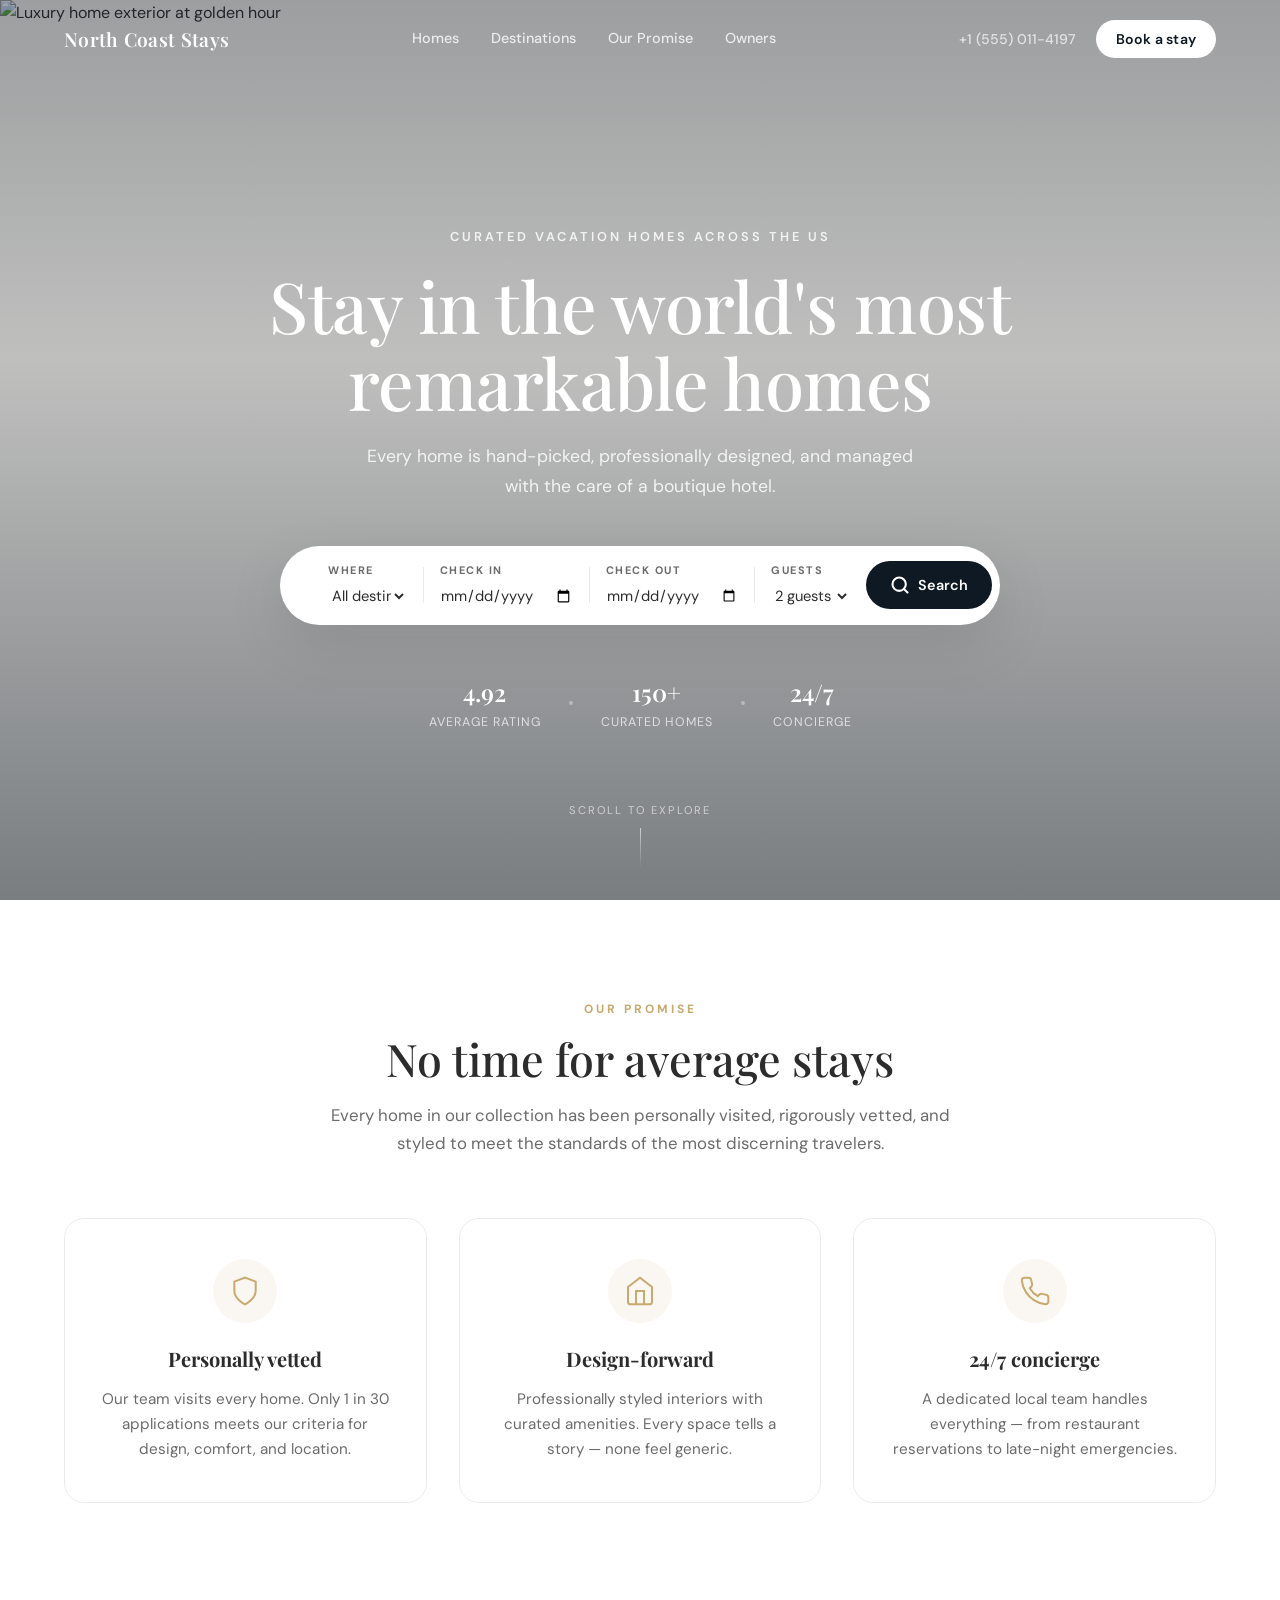
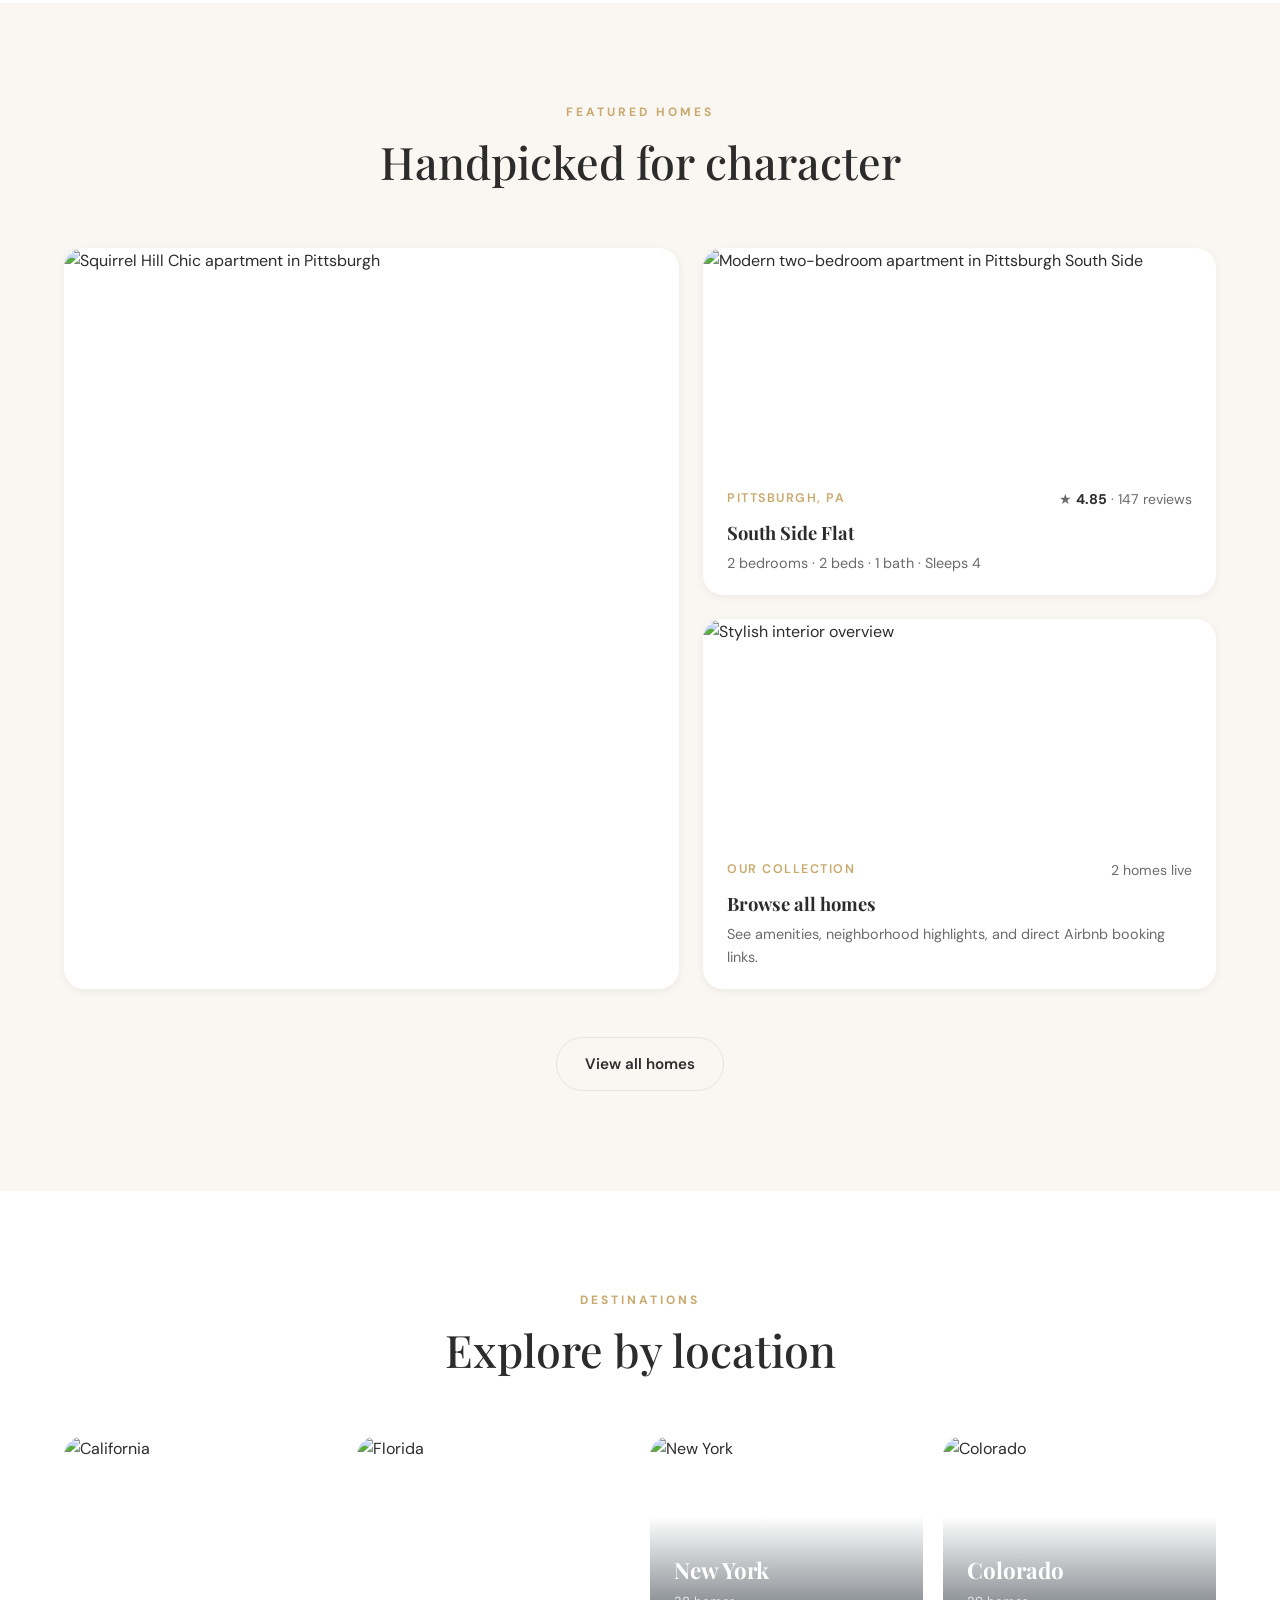
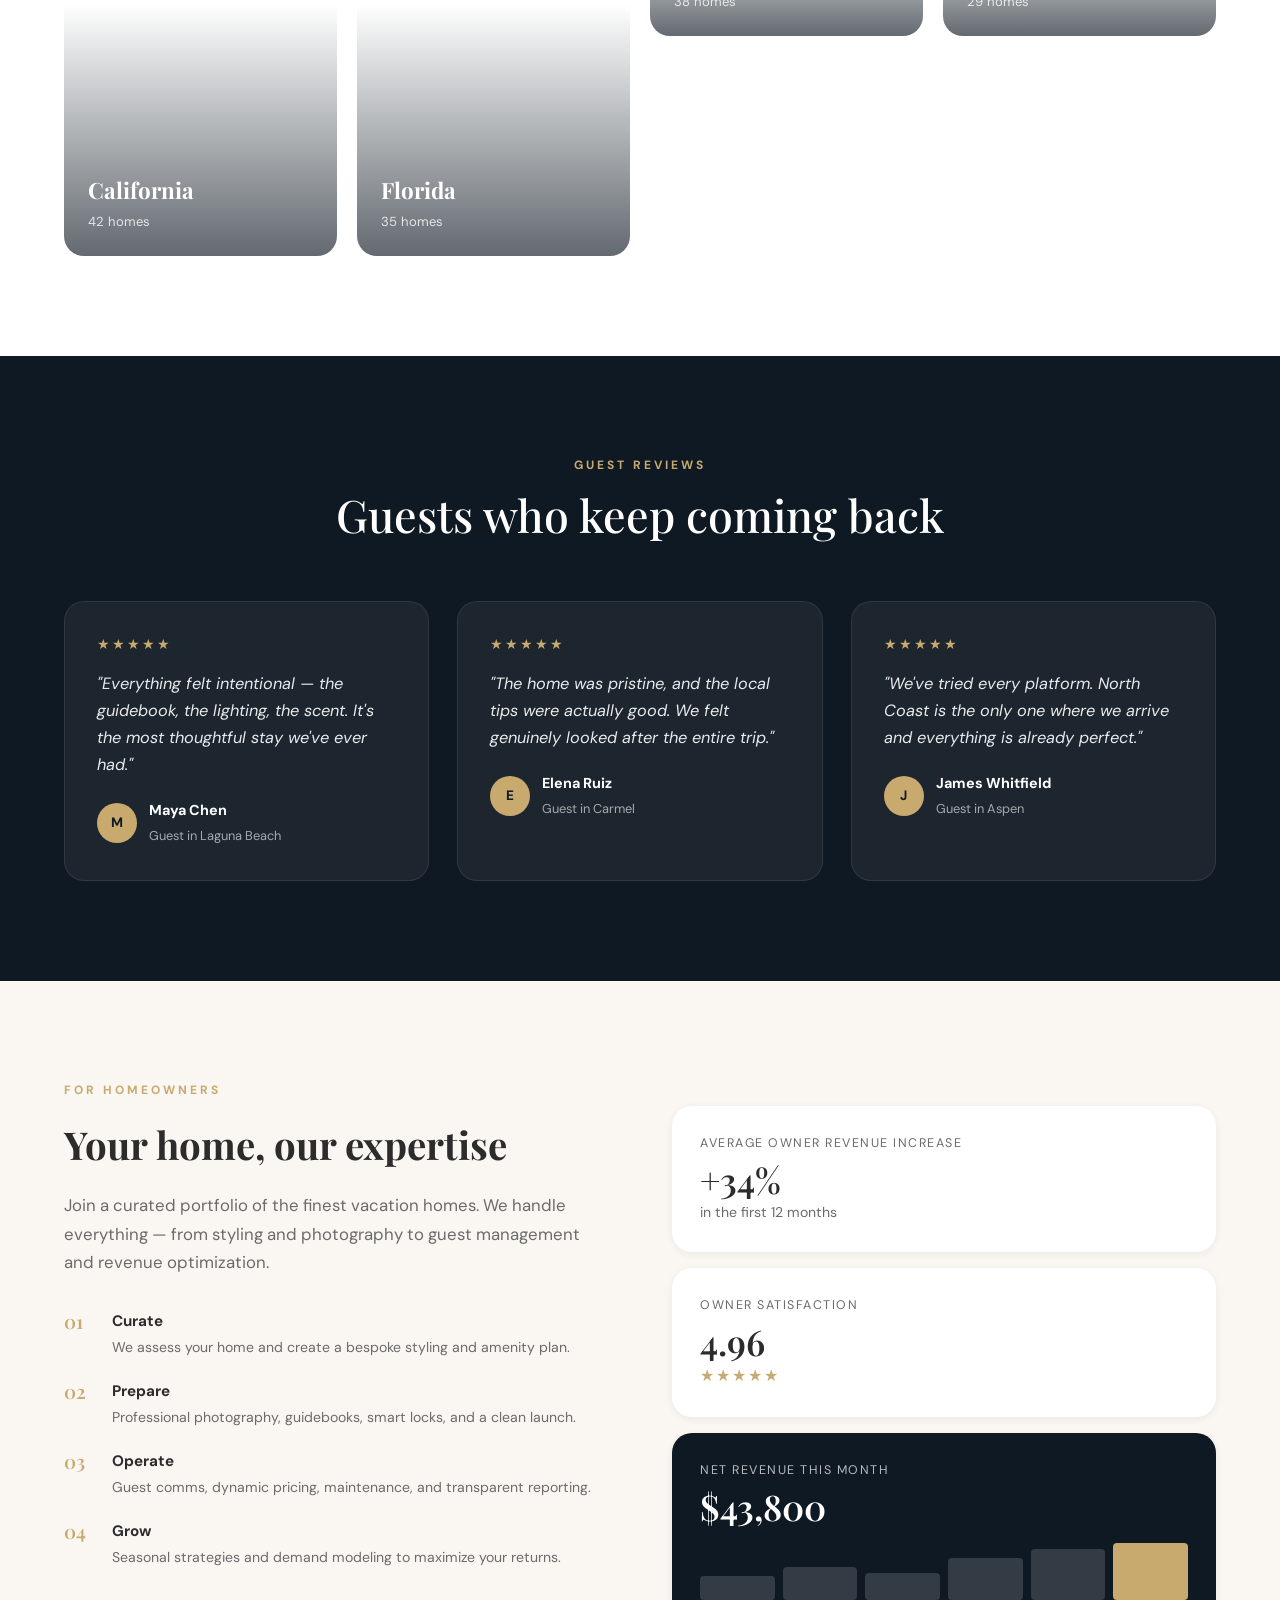
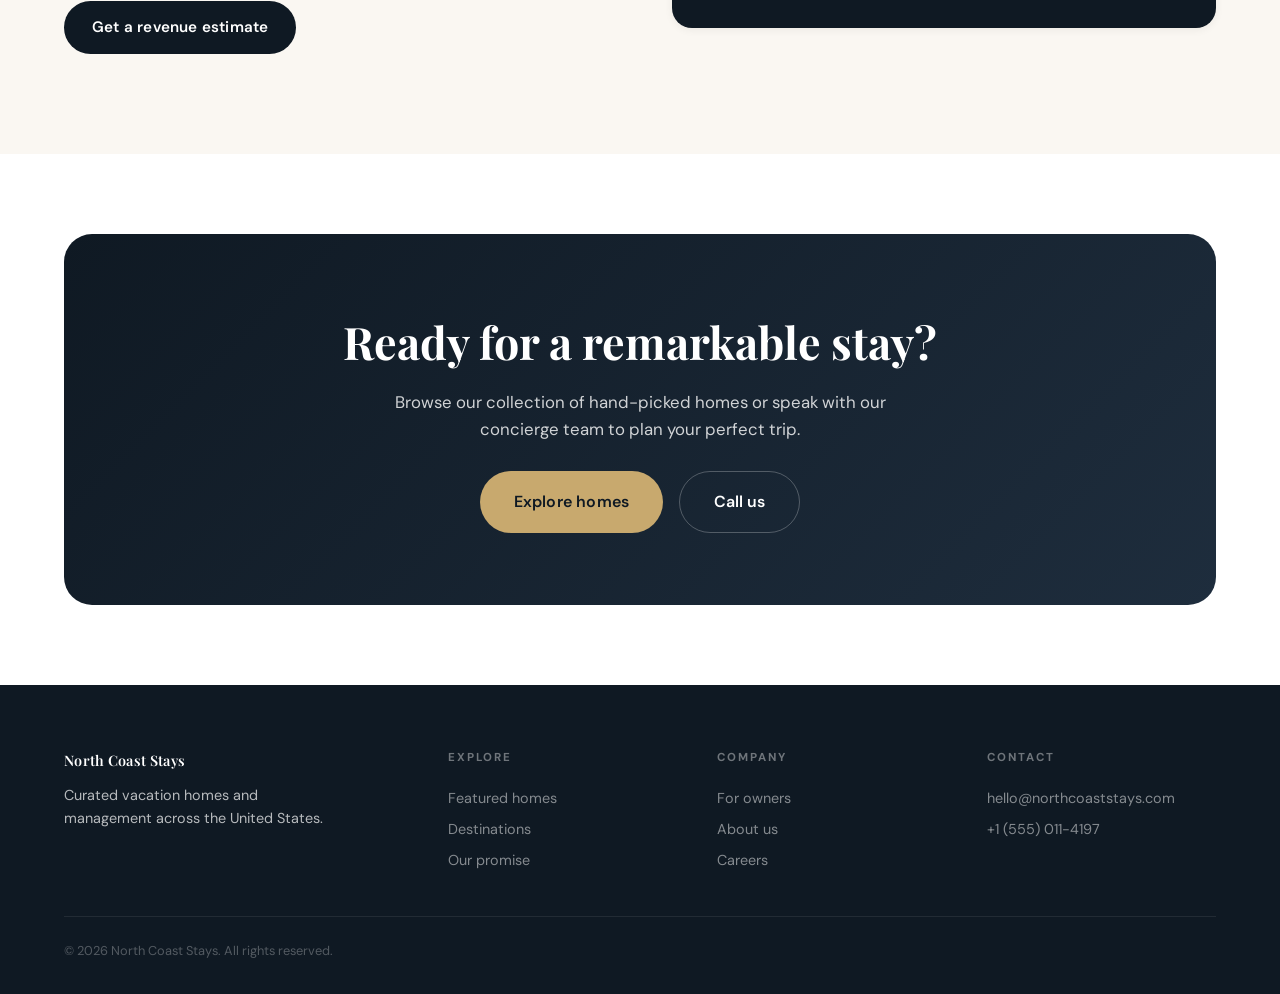
==== commit 8b8f60d1: "Add homes page for Pittsburgh listings" ====
--- a/index.html
+++ b/index.html
@@ -22,7 +22,7 @@
       <div class="container header-inner">
         <a class="logo" href="#">North Coast Stays</a>
         <nav class="nav">
-          <a href="#homes">Homes</a>
+          <a href="homes.html">Homes</a>
           <a href="#destinations">Destinations</a>
           <a href="#promise">Our Promise</a>
           <a href="owners.html">Owners</a>
@@ -170,60 +170,60 @@
             <h2>Handpicked for character</h2>
           </div>
           <div class="homes-grid">
-            <article class="home-card home-card--large reveal">
+            <a class="home-card home-card--large reveal" href="homes.html#squirrel-hill-chic">
               <div class="home-img">
                 <img
-                  src="https://images.unsplash.com/photo-1600585154340-be6161a56a0c?auto=format&fit=crop&w=1200&q=80"
-                  alt="Coastal Light House"
+                  src="https://a0.muscache.com/im/pictures/hosting/Hosting-1556212642153795728/original/cdaaddb3-f204-4f8a-ab9f-3b91c28d09c1.jpeg?im_w=1200&quality=80&auto=webp"
+                  alt="Squirrel Hill Chic apartment in Pittsburgh"
                   loading="lazy"
                 />
               </div>
               <div class="home-info">
                 <div class="home-meta">
-                  <span class="home-location">Laguna Beach, CA</span>
-                  <span class="home-price">from <strong>$620</strong> / night</span>
-                </div>
-                <h3>Coastal Light House</h3>
-                <p>3 bedrooms · Ocean view · Sleeps 6</p>
-              </div>
-            </article>
-            <article class="home-card reveal">
+                  <span class="home-location">Pittsburgh, PA</span>
+                  <span class="home-price">★ <strong>5.0</strong> · 31 reviews</span>
+                </div>
+                <h3>Squirrel Hill Chic</h3>
+                <p>1 bedroom · 2 beds · 1 bath · Sleeps 4</p>
+              </div>
+            </a>
+            <a class="home-card reveal" href="homes.html#south-side-flat">
               <div class="home-img">
                 <img
-                  src="https://images.unsplash.com/photo-1505691938895-1758d7feb511?auto=format&fit=crop&w=800&q=80"
-                  alt="Desert Quiet"
+                  src="https://a0.muscache.com/im/pictures/miso/Hosting-1215987370576249011/original/8360b7d2-faa7-49e1-b375-3b0c79c580a3.jpeg?im_w=900&quality=80&auto=webp"
+                  alt="Modern two-bedroom apartment in Pittsburgh South Side"
                   loading="lazy"
                 />
               </div>
               <div class="home-info">
                 <div class="home-meta">
-                  <span class="home-location">Joshua Tree, CA</span>
-                  <span class="home-price">from <strong>$340</strong> / night</span>
-                </div>
-                <h3>Desert Quiet</h3>
-                <p>2 bedrooms · Mountain view · Sleeps 4</p>
-              </div>
-            </article>
-            <article class="home-card reveal">
+                  <span class="home-location">Pittsburgh, PA</span>
+                  <span class="home-price">★ <strong>4.85</strong> · 147 reviews</span>
+                </div>
+                <h3>South Side Flat</h3>
+                <p>2 bedrooms · 2 beds · 1 bath · Sleeps 4</p>
+              </div>
+            </a>
+            <a class="home-card reveal" href="homes.html">
               <div class="home-img">
                 <img
-                  src="https://images.unsplash.com/photo-1507089947368-19c1da9775ae?auto=format&fit=crop&w=800&q=80"
-                  alt="Maple Ridge"
+                  src="https://images.unsplash.com/photo-1522708323590-d24dbb6b0267?auto=format&fit=crop&w=900&q=80"
+                  alt="Stylish interior overview"
                   loading="lazy"
                 />
               </div>
               <div class="home-info">
                 <div class="home-meta">
-                  <span class="home-location">Hudson Valley, NY</span>
-                  <span class="home-price">from <strong>$480</strong> / night</span>
-                </div>
-                <h3>Maple Ridge</h3>
-                <p>4 bedrooms · Forest retreat · Sleeps 8</p>
-              </div>
-            </article>
+                  <span class="home-location">Our collection</span>
+                  <span class="home-price">2 homes live</span>
+                </div>
+                <h3>Browse all homes</h3>
+                <p>See amenities, neighborhood highlights, and direct Airbnb booking links.</p>
+              </div>
+            </a>
           </div>
           <div class="section-cta">
-            <a href="#" class="btn-outline">View all homes</a>
+            <a href="homes.html" class="btn-outline">View all homes</a>
           </div>
         </div>
       </section>
@@ -420,7 +420,7 @@
               concierge team to plan your perfect trip.
             </p>
             <div class="cta-actions">
-              <button class="btn-primary btn-lg">Explore homes</button>
+              <a href="homes.html" class="btn-primary btn-lg">Explore homes</a>
               <a href="tel:+15550114197" class="btn-outline btn-lg">Call us</a>
             </div>
           </div>
@@ -436,7 +436,7 @@
         </div>
         <div class="footer-col">
           <h4>Explore</h4>
-          <a href="#homes">Featured homes</a>
+          <a href="homes.html">Featured homes</a>
           <a href="#destinations">Destinations</a>
           <a href="#promise">Our promise</a>
         </div>
--- a/styles.css
+++ b/styles.css
@@ -537,6 +537,7 @@
   box-shadow: var(--shadow-sm);
   transition: all var(--transition);
   cursor: pointer;
+  display: block;
 }
 
 .home-card:hover {
@@ -582,6 +583,7 @@
   justify-content: space-between;
   align-items: center;
   margin-bottom: 8px;
+  gap: 16px;
 }
 
 .home-location {
@@ -1209,7 +1211,8 @@
 .owner-trust-card,
 .owner-journey-card,
 .owner-service,
-.owner-faq-item {
+.owner-faq-item,
+.listing-card {
   background: var(--white);
   border: 1px solid var(--border);
   border-radius: var(--radius-lg);
@@ -1312,7 +1315,9 @@
 .owner-service h3,
 .owner-quote blockquote,
 .owner-faq-item summary,
-.owner-cta h2 {
+.owner-cta h2,
+.listing-copy h2,
+.listing-columns h3 {
   font-family: var(--font-serif);
 }
 
@@ -1413,13 +1418,146 @@
   color: var(--gold-light);
 }
 
+/* ─── Homes page ─── */
+.homes-detail {
+  background: var(--white);
+}
+
+.homes-detail-grid {
+  display: grid;
+  gap: 32px;
+}
+
+.listing-card {
+  display: grid;
+  grid-template-columns: 1.05fr 0.95fr;
+  overflow: hidden;
+}
+
+.listing-card--reverse {
+  grid-template-columns: 0.95fr 1.05fr;
+}
+
+.listing-card--reverse .listing-media {
+  order: 2;
+}
+
+.listing-card--reverse .listing-copy {
+  order: 1;
+}
+
+.listing-media img {
+  width: 100%;
+  height: 100%;
+  min-height: 520px;
+  object-fit: cover;
+}
+
+.listing-copy {
+  padding: 42px;
+  display: flex;
+  flex-direction: column;
+  justify-content: center;
+}
+
+.listing-topline,
+.listing-summary {
+  display: flex;
+  gap: 16px;
+  flex-wrap: wrap;
+}
+
+.listing-topline {
+  margin-bottom: 12px;
+}
+
+.listing-location,
+.listing-rating {
+  font-size: 0.82rem;
+  font-weight: 700;
+  letter-spacing: 1.5px;
+  text-transform: uppercase;
+}
+
+.listing-location {
+  color: var(--gold);
+}
+
+.listing-rating {
+  color: var(--text-muted);
+}
+
+.listing-copy h2 {
+  font-size: clamp(2rem, 3.2vw, 3rem);
+  line-height: 1.08;
+  margin-bottom: 12px;
+}
+
+.listing-summary {
+  margin-bottom: 18px;
+  color: var(--text-muted);
+  font-size: 0.98rem;
+}
+
+.listing-description {
+  color: var(--text);
+  font-size: 1.02rem;
+  line-height: 1.8;
+  margin-bottom: 26px;
+}
+
+.listing-columns {
+  display: grid;
+  grid-template-columns: 1fr 1fr;
+  gap: 24px;
+  margin-bottom: 30px;
+}
+
+.listing-columns h3 {
+  font-size: 1.18rem;
+  margin-bottom: 12px;
+}
+
+.listing-bullets {
+  display: grid;
+  gap: 10px;
+  padding-left: 18px;
+  color: var(--text-muted);
+}
+
+.listing-bullets li::marker {
+  color: var(--gold);
+}
+
+.listing-bullets--tight {
+  gap: 8px;
+}
+
+.listing-actions {
+  display: flex;
+  gap: 14px;
+  flex-wrap: wrap;
+}
+
+.homes-comparison {
+  background: var(--cream);
+}
+
 @media (max-width: 1024px) {
   .owner-hero-grid,
   .owner-results-grid,
   .owner-trust-grid,
   .owner-journey-grid,
-  .owner-services-grid {
+  .owner-services-grid,
+  .listing-card,
+  .listing-card--reverse,
+  .listing-columns {
     grid-template-columns: 1fr;
+  }
+
+  .listing-card--reverse .listing-media,
+  .listing-card--reverse .listing-copy {
+    order: initial;
   }
 
   .owner-floating-card {
@@ -1470,6 +1608,14 @@
   .owner-cta {
     padding: 36px 24px;
   }
+
+  .listing-media img {
+    min-height: 320px;
+  }
+
+  .listing-copy {
+    padding: 28px 22px;
+  }
 }
 
 @media (max-width: 480px) {
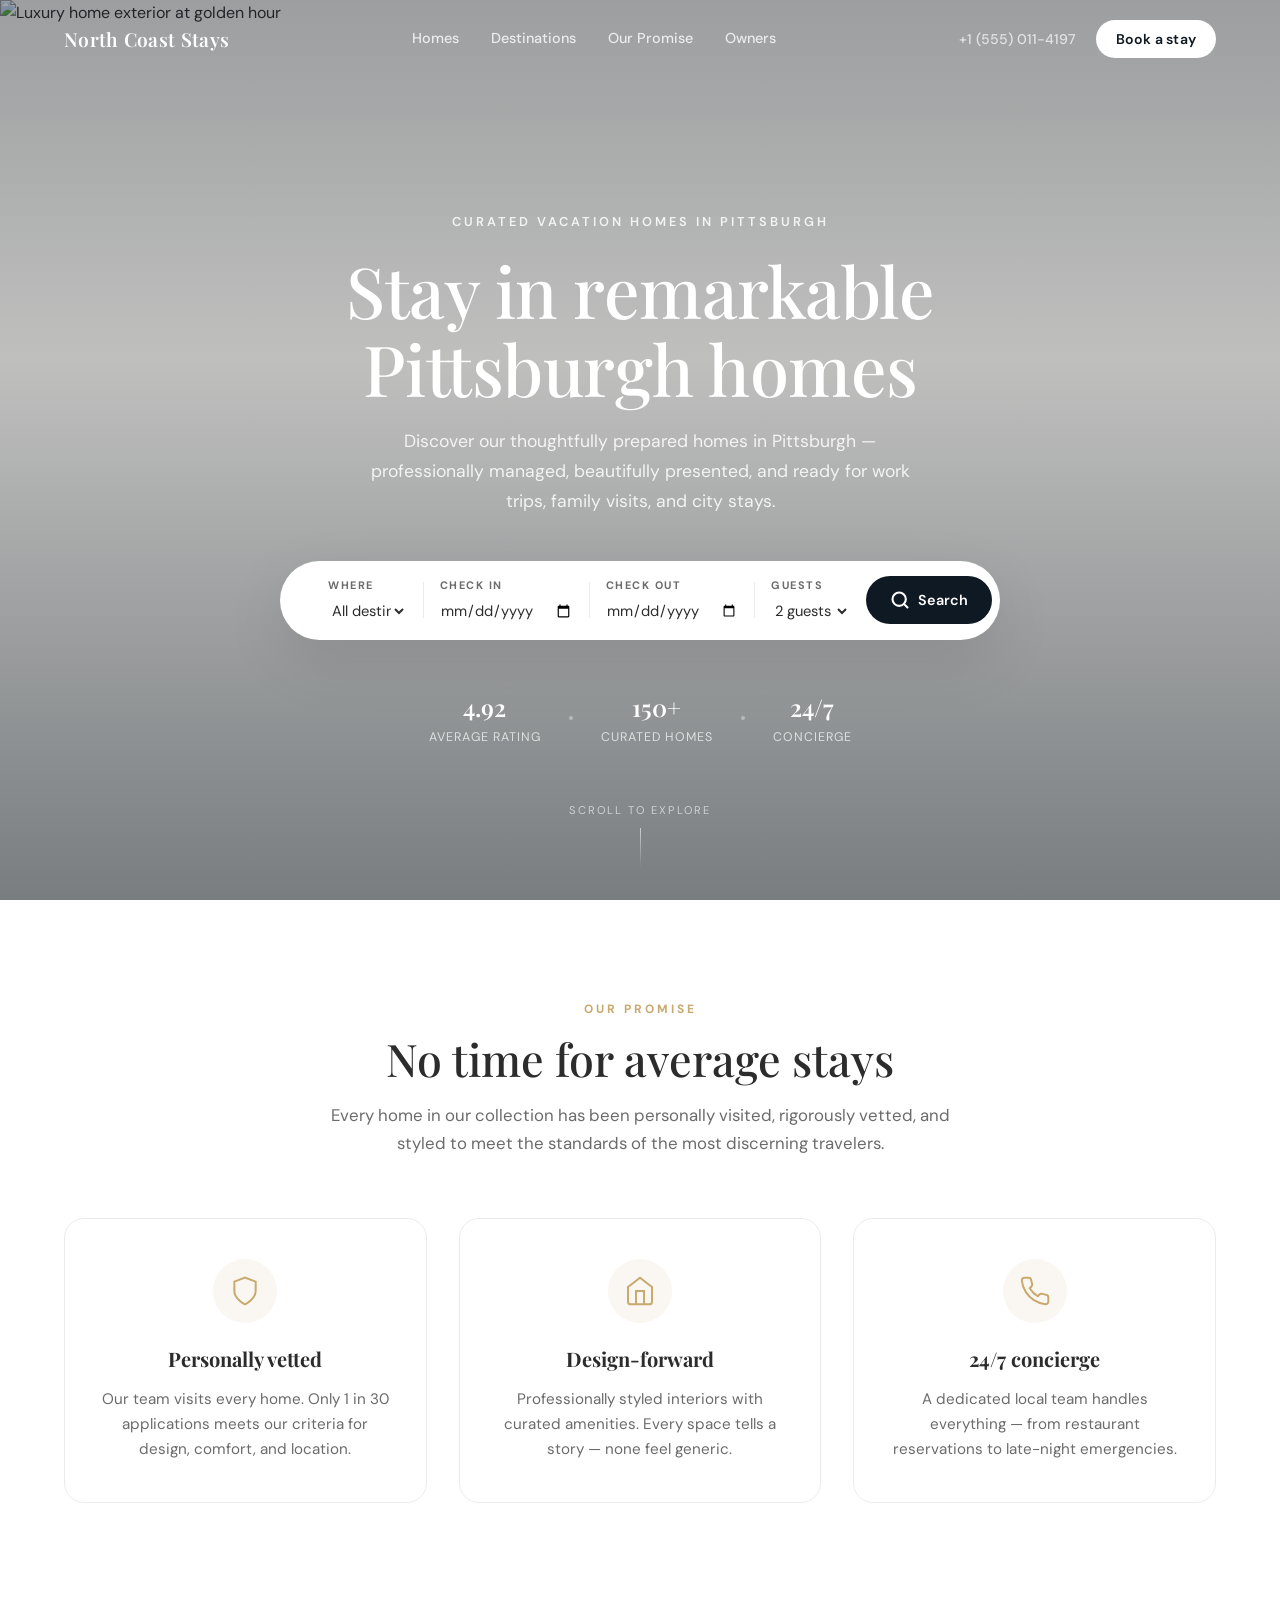
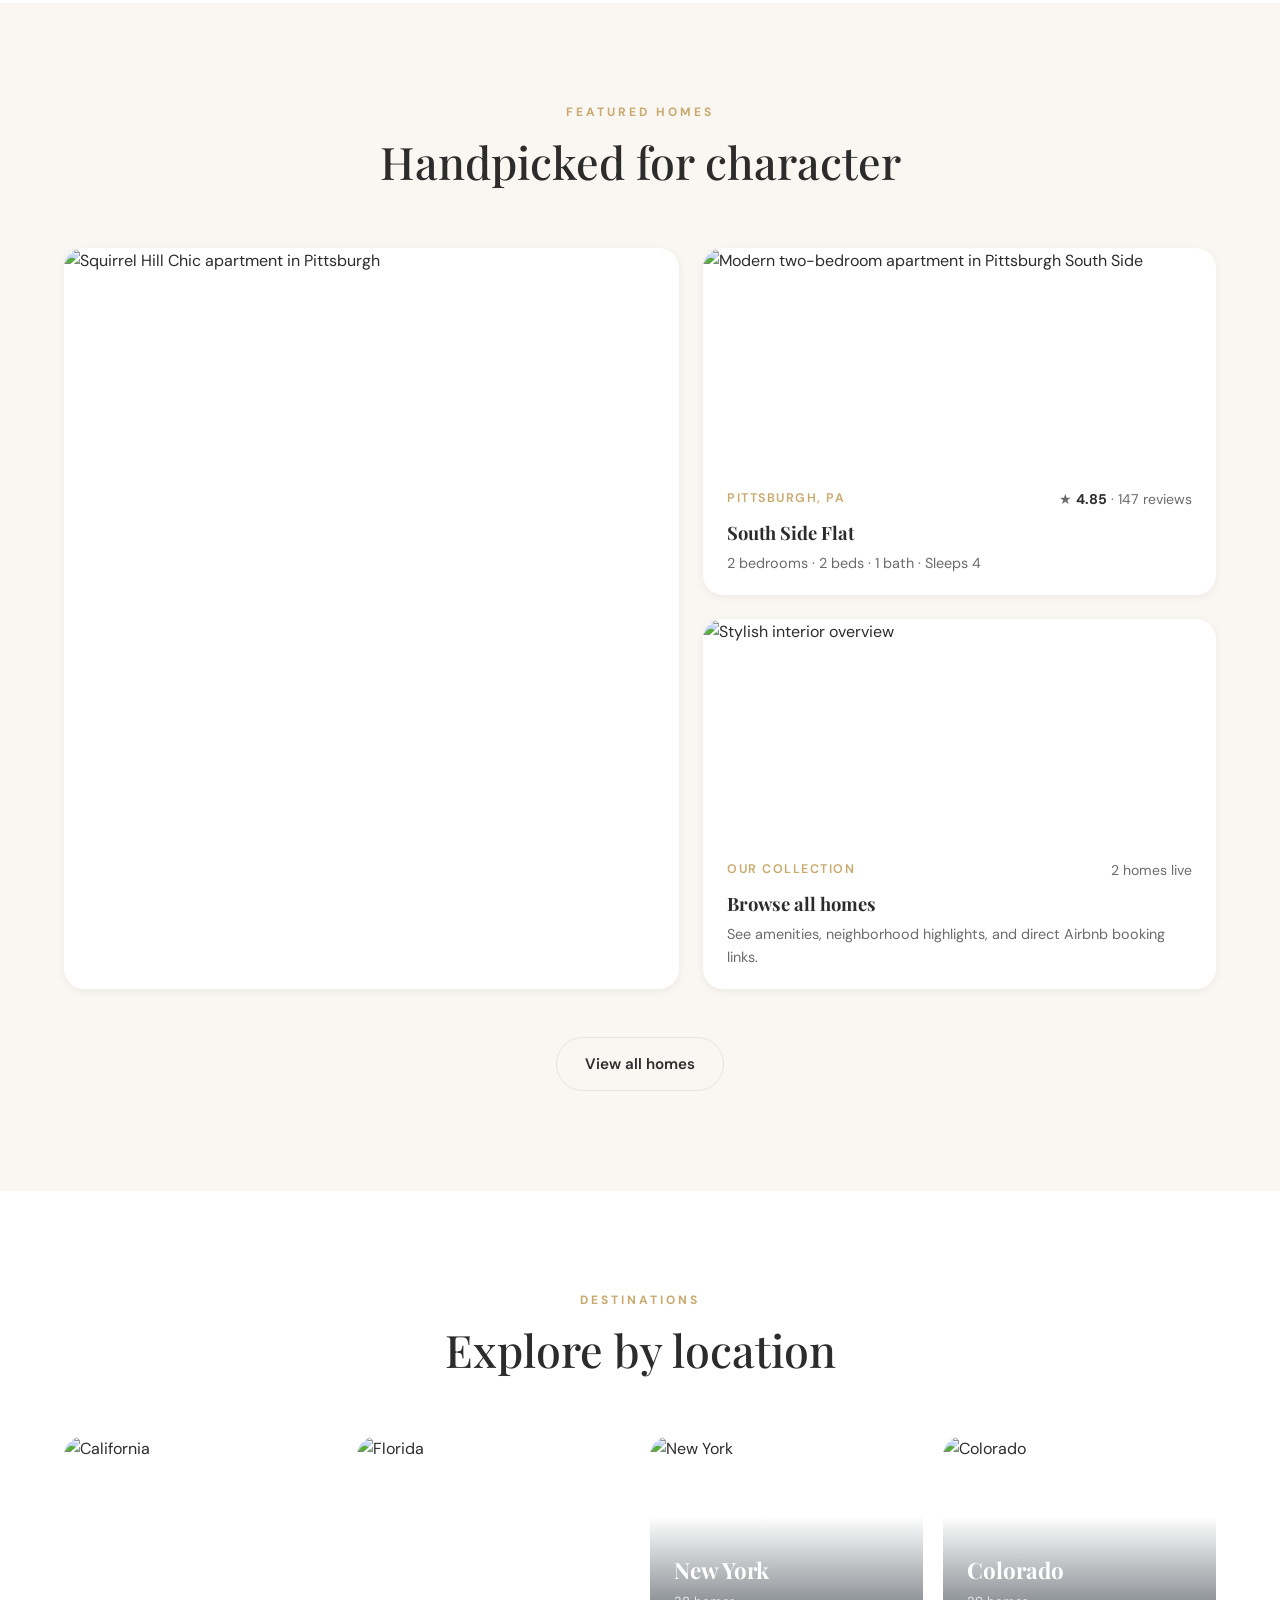
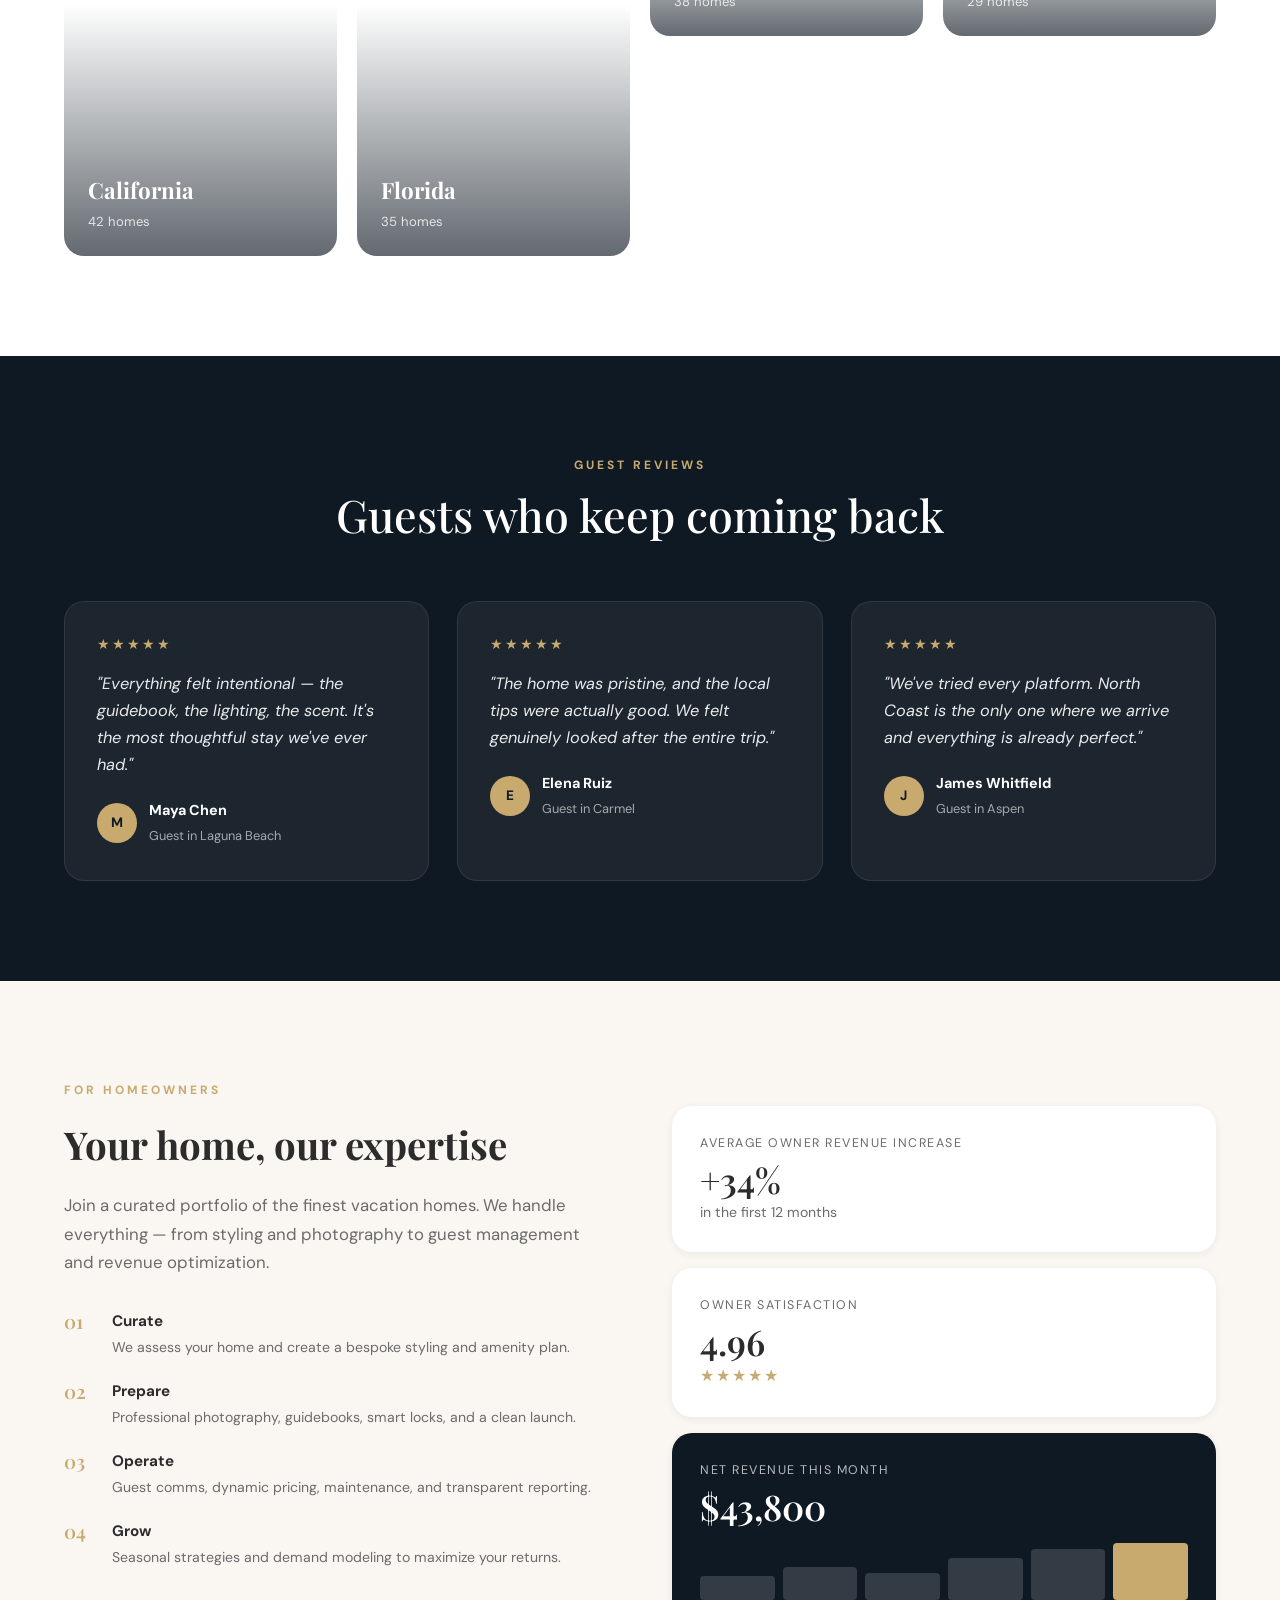
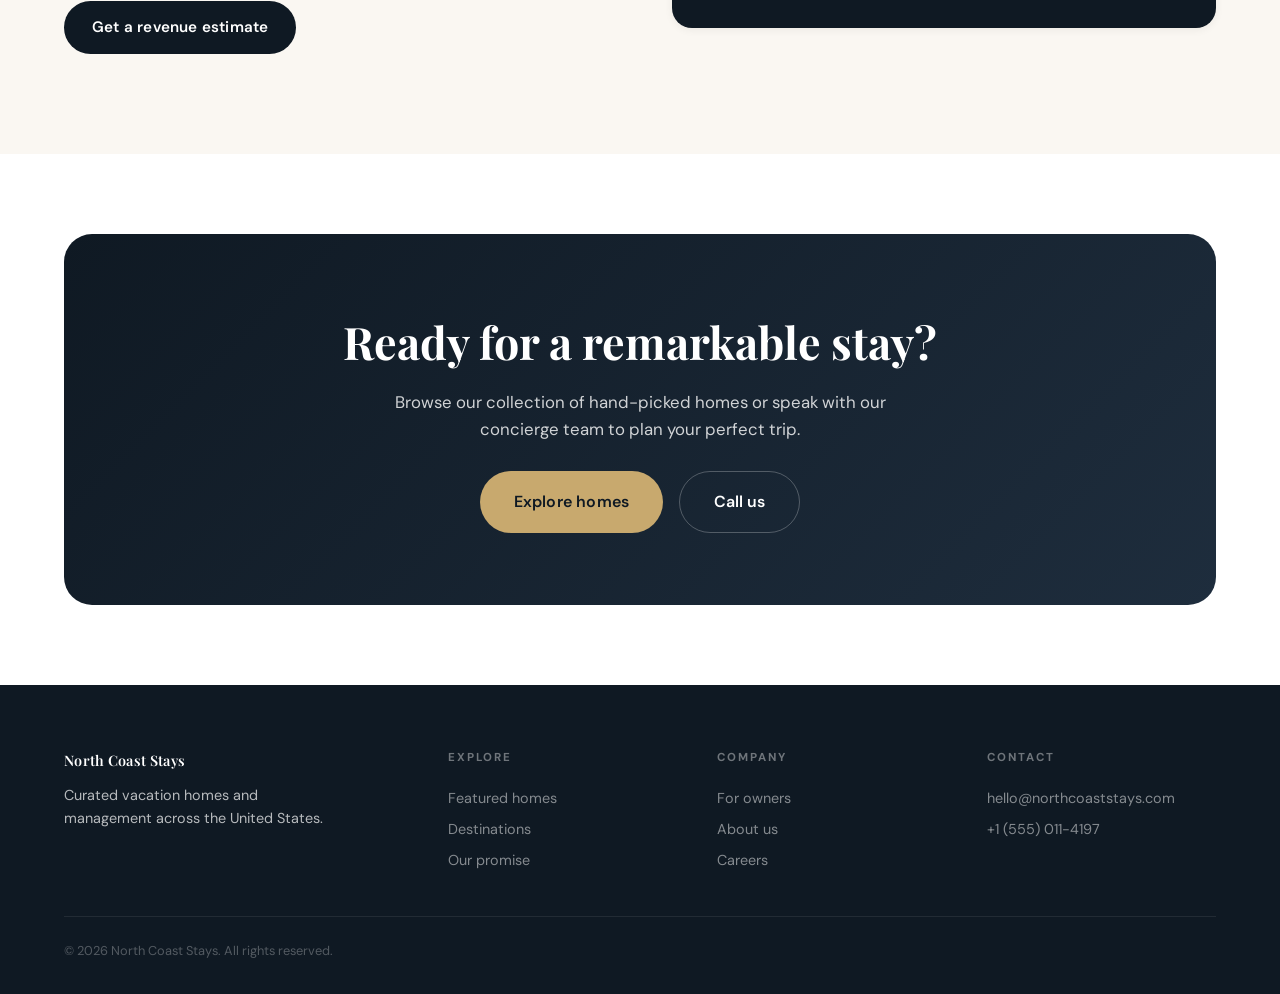
==== commit 2f153c0c: "Update homepage hero for Pittsburgh homes" ====
--- a/index.html
+++ b/index.html
@@ -48,11 +48,11 @@
         </div>
         <div class="hero-overlay"></div>
         <div class="container hero-content">
-          <p class="hero-eyebrow">Curated vacation homes across the US</p>
-          <h1>Stay in the world's most<br />remarkable homes</h1>
+          <p class="hero-eyebrow">Curated vacation homes in Pittsburgh</p>
+          <h1>Stay in remarkable<br />Pittsburgh homes</h1>
           <p class="hero-sub">
-            Every home is hand-picked, professionally designed, and managed with
-            the care of a boutique hotel.
+            Discover our thoughtfully prepared homes in Pittsburgh — professionally managed,
+            beautifully presented, and ready for work trips, family visits, and city stays.
           </p>
 
           <form class="search-bar" aria-label="Search stays">
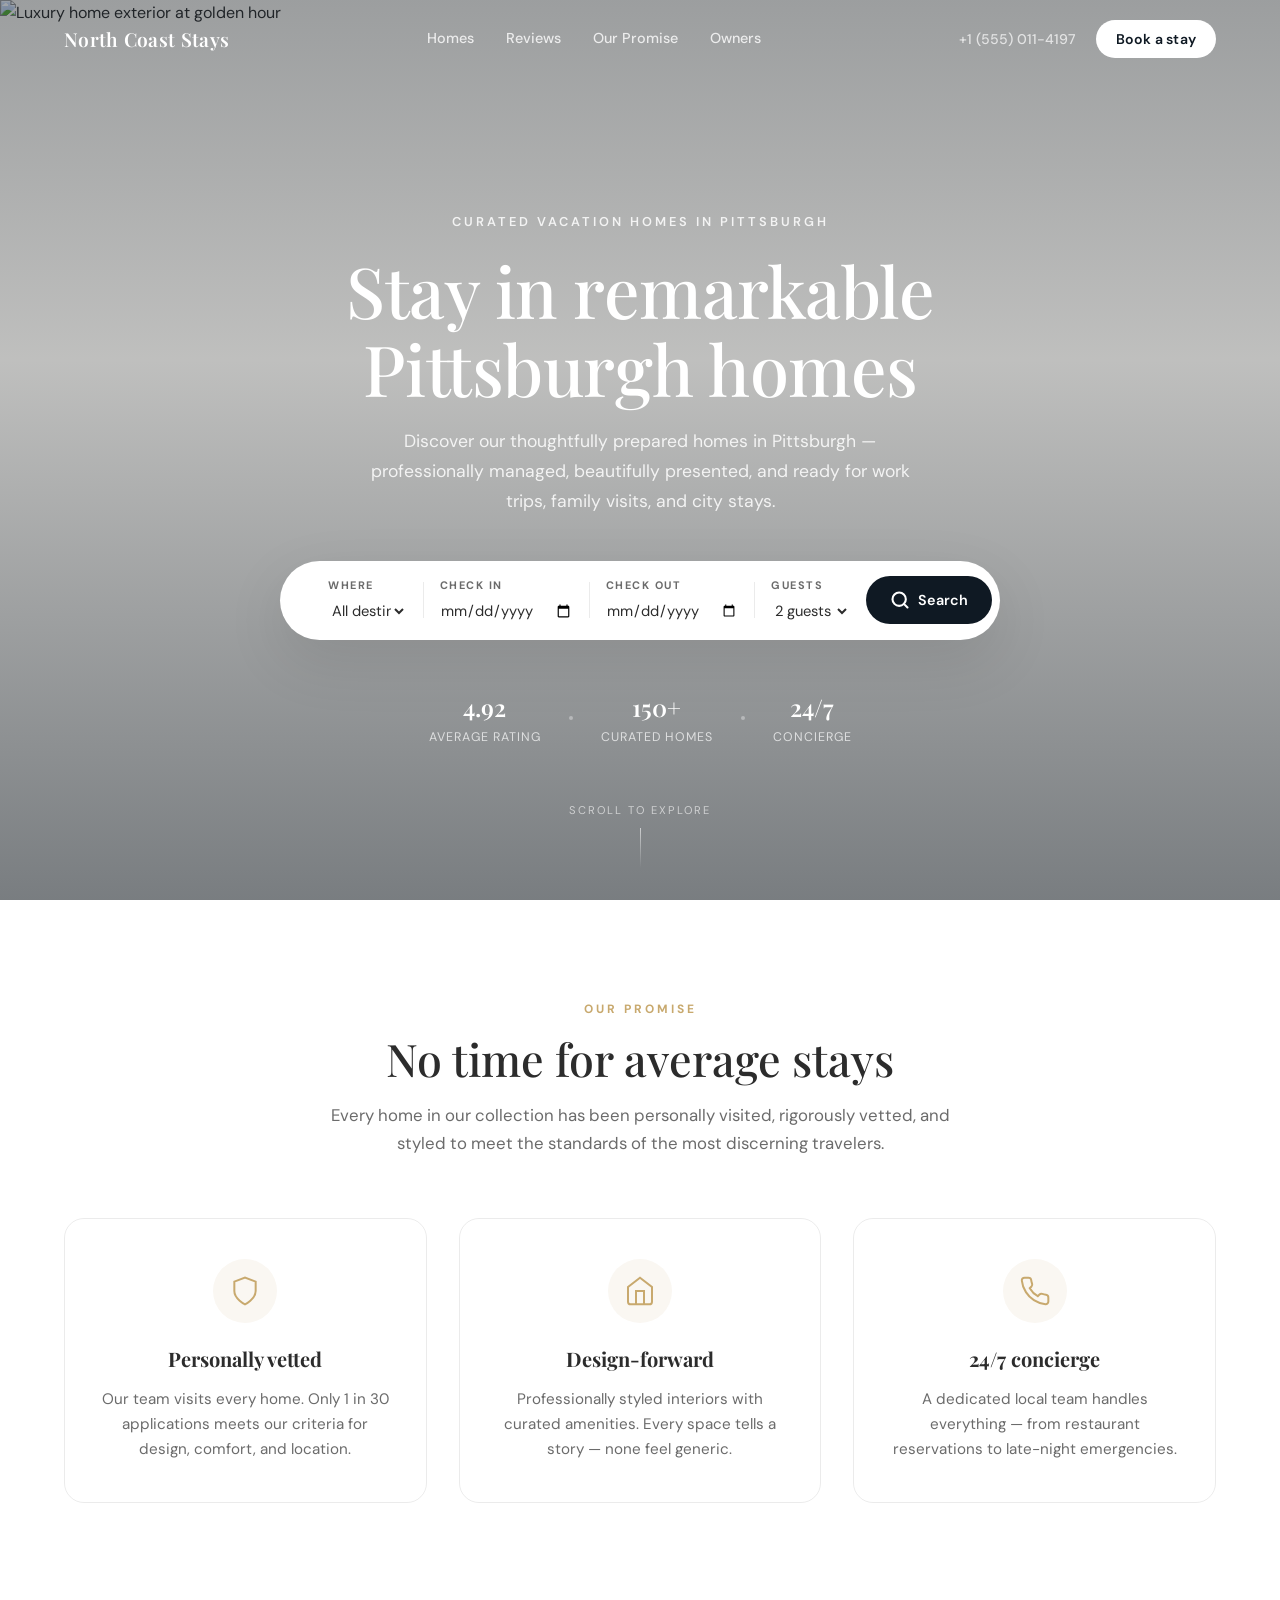
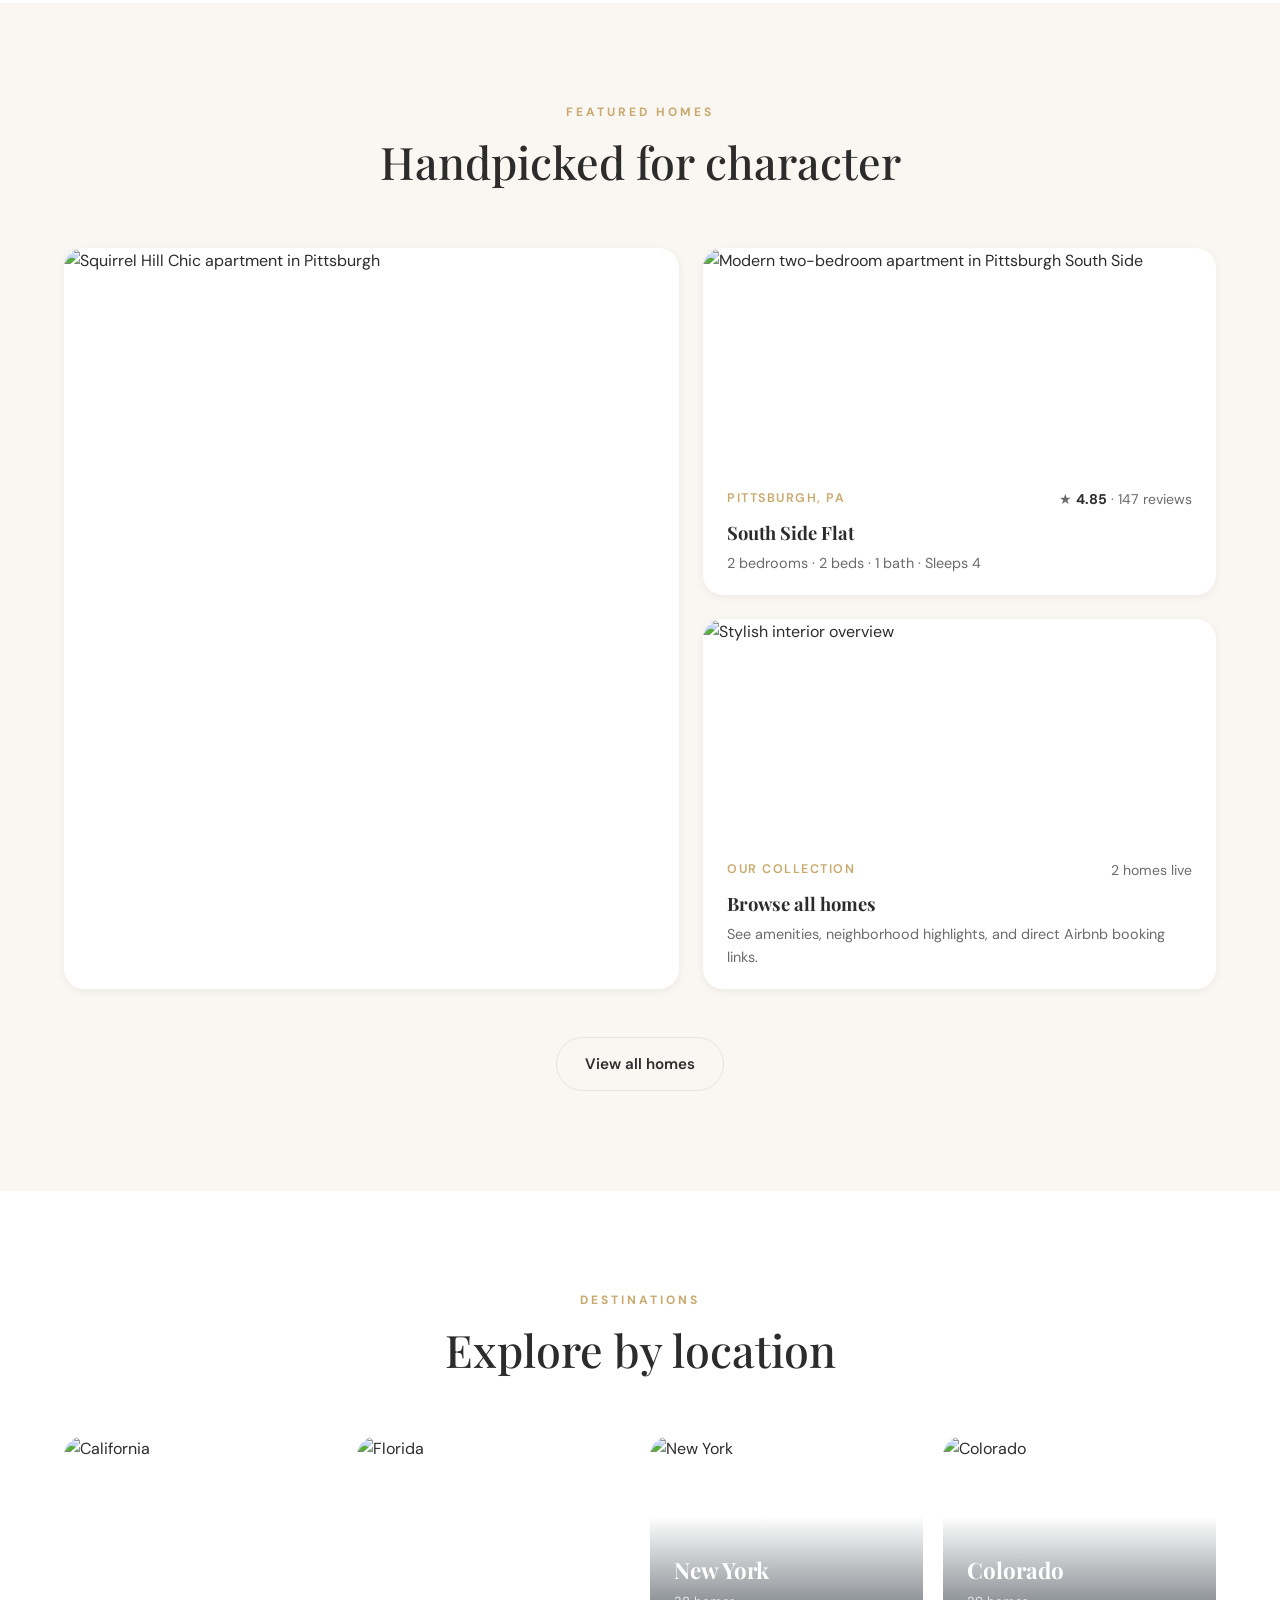
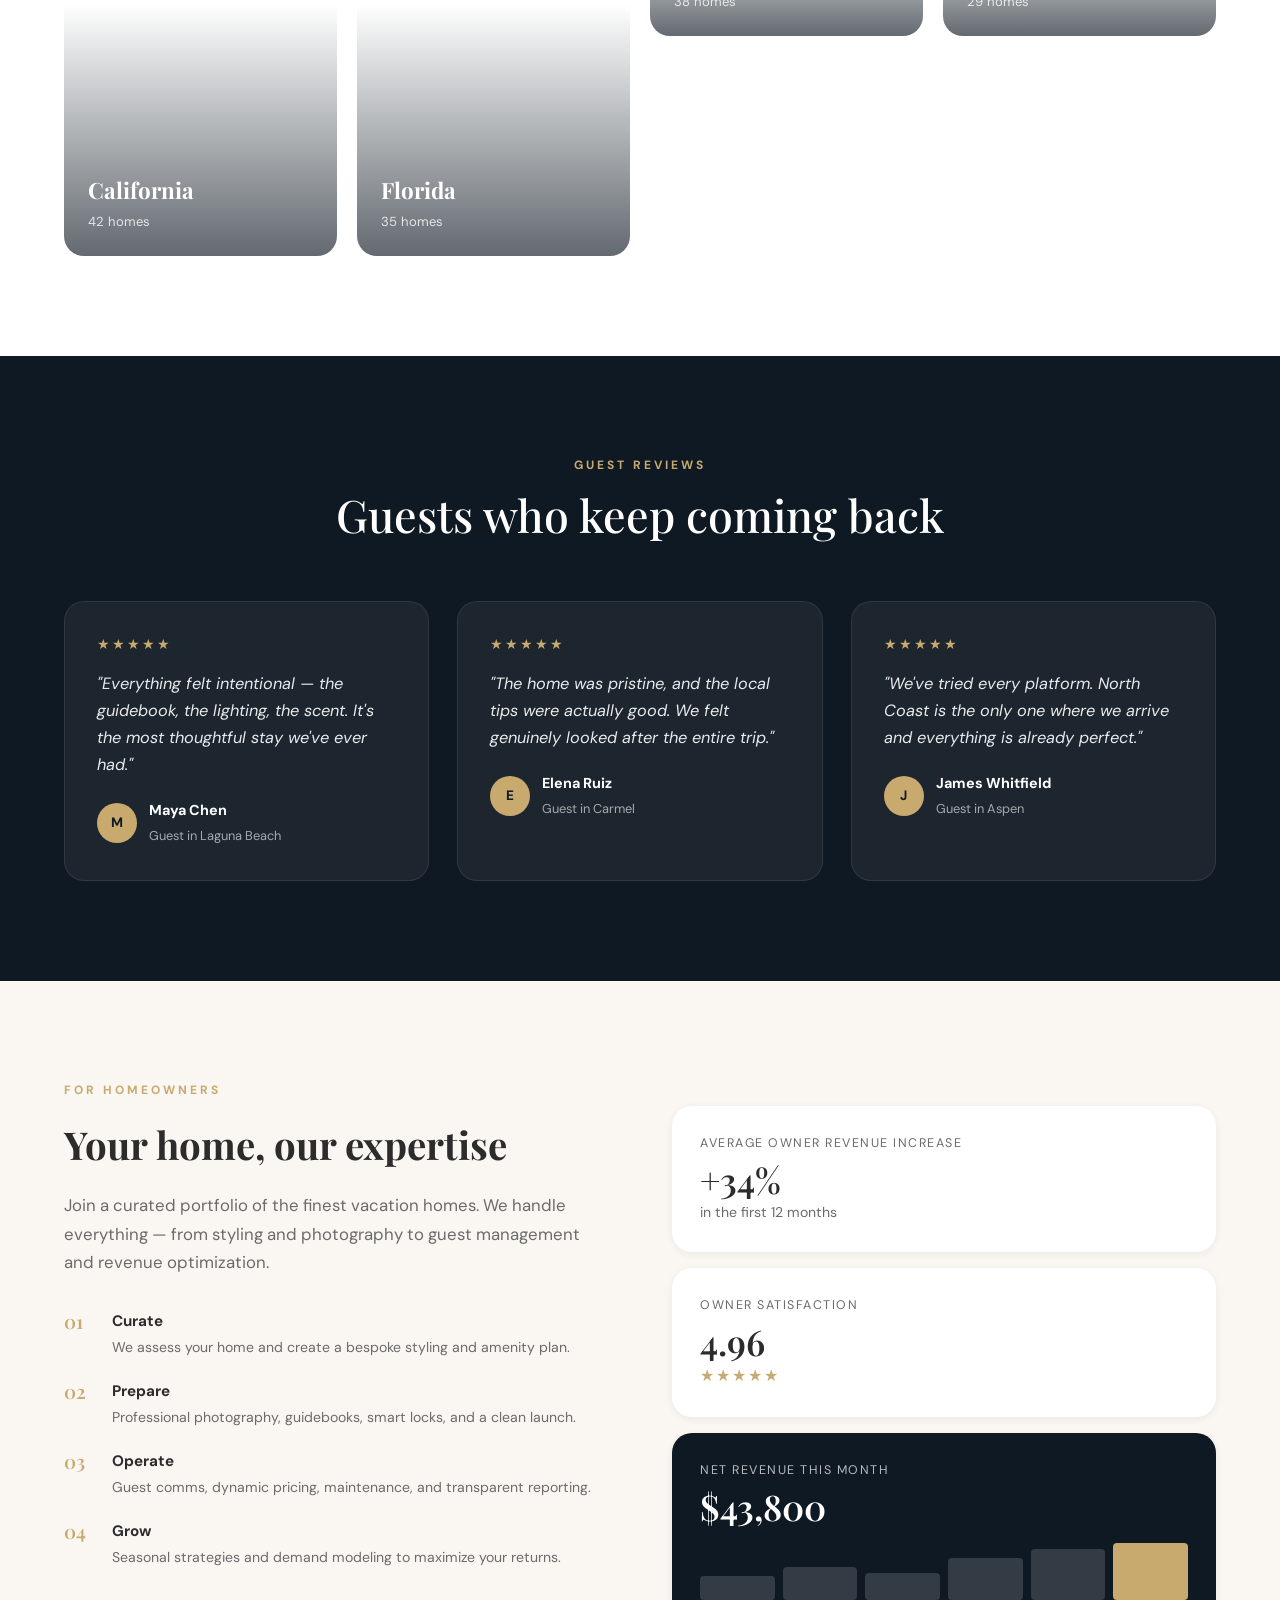
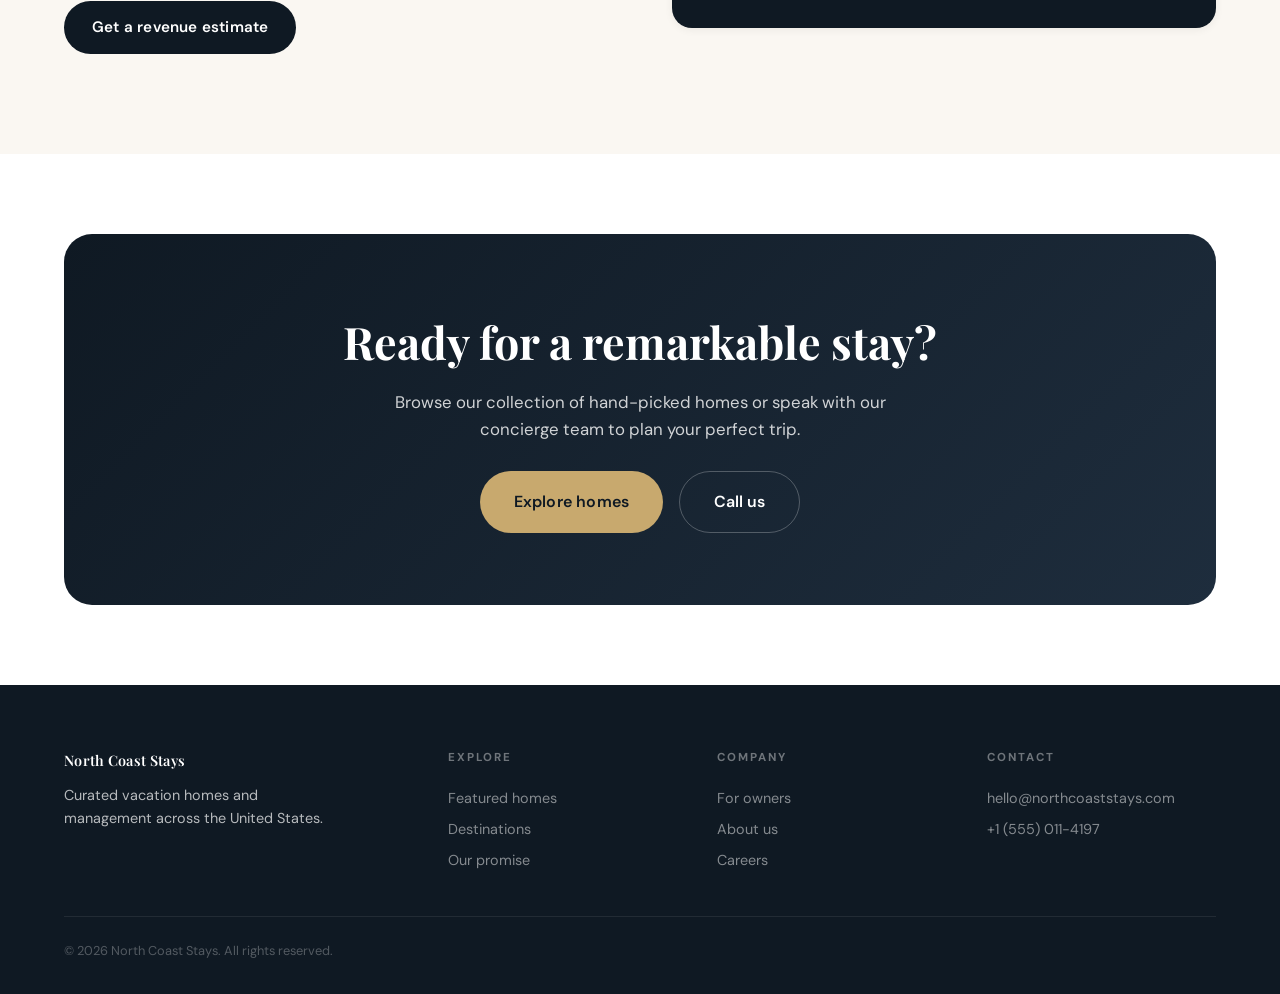
==== commit 700e8d78: "Add reviews page sourced from Airbnb metrics" ====
--- a/index.html
+++ b/index.html
@@ -23,7 +23,7 @@
         <a class="logo" href="#">North Coast Stays</a>
         <nav class="nav">
           <a href="homes.html">Homes</a>
-          <a href="#destinations">Destinations</a>
+          <a href="reviews.html">Reviews</a>
           <a href="#promise">Our Promise</a>
           <a href="owners.html">Owners</a>
         </nav>
--- a/styles.css
+++ b/styles.css
@@ -1618,6 +1618,154 @@
   }
 }
 
+/* ─── Reviews page ─── */
+.reviews-section {
+  background: var(--white);
+}
+
+.reviews-grid {
+  display: grid;
+  grid-template-columns: repeat(2, 1fr);
+  gap: 28px;
+}
+
+.review-property-card {
+  background: var(--white);
+  border: 1px solid var(--border);
+  border-radius: var(--radius-lg);
+  box-shadow: var(--shadow-sm);
+  padding: 36px;
+}
+
+.review-property-top {
+  display: flex;
+  justify-content: space-between;
+  align-items: center;
+  gap: 16px;
+  margin-bottom: 14px;
+}
+
+.review-badge {
+  display: inline-flex;
+  align-items: center;
+  padding: 8px 12px;
+  border-radius: 999px;
+  background: rgba(200, 169, 110, 0.14);
+  color: var(--charcoal);
+  font-size: 0.78rem;
+  font-weight: 700;
+  letter-spacing: 0.4px;
+}
+
+.review-badge--soft {
+  background: rgba(15, 25, 35, 0.08);
+}
+
+.review-property-card h2 {
+  font-family: var(--font-serif);
+  font-size: 2rem;
+  line-height: 1.1;
+  margin-bottom: 10px;
+}
+
+.review-property-sub {
+  color: var(--text-muted);
+  margin-bottom: 14px;
+}
+
+.review-property-copy {
+  color: var(--text);
+  line-height: 1.8;
+  margin-bottom: 22px;
+}
+
+.review-score-grid {
+  display: grid;
+  grid-template-columns: repeat(3, 1fr);
+  gap: 14px;
+  margin-bottom: 24px;
+}
+
+.review-score-item {
+  background: var(--cream);
+  border-radius: var(--radius-md);
+  padding: 18px;
+}
+
+.review-score-item span {
+  display: block;
+  color: var(--text-muted);
+  font-size: 0.82rem;
+  margin-bottom: 4px;
+}
+
+.review-score-item strong {
+  font-family: var(--font-serif);
+  font-size: 1.4rem;
+}
+
+.review-bars {
+  display: grid;
+  gap: 14px;
+  margin-bottom: 26px;
+}
+
+.review-bar-row {
+  display: grid;
+  grid-template-columns: 110px 46px 1fr;
+  align-items: center;
+  gap: 14px;
+  font-size: 0.92rem;
+}
+
+.review-bar-row span,
+.review-bar-row strong {
+  white-space: nowrap;
+}
+
+.review-bar {
+  height: 10px;
+  border-radius: 999px;
+  background: var(--cream-dark);
+  overflow: hidden;
+}
+
+.review-bar i {
+  display: block;
+  height: 100%;
+  border-radius: inherit;
+  background: linear-gradient(90deg, var(--gold) 0%, #d7bc89 100%);
+}
+
+@media (max-width: 1024px) {
+  .reviews-grid {
+    grid-template-columns: 1fr;
+  }
+}
+
+@media (max-width: 768px) {
+  .review-property-card {
+    padding: 26px 22px;
+  }
+
+  .review-property-top,
+  .review-score-grid {
+    grid-template-columns: 1fr;
+  }
+
+  .review-property-top {
+    display: grid;
+  }
+
+  .review-bar-row {
+    grid-template-columns: 1fr 44px;
+  }
+
+  .review-bar {
+    grid-column: 1 / -1;
+  }
+}
+
 @media (max-width: 480px) {
   .footer-inner {
     grid-template-columns: 1fr;
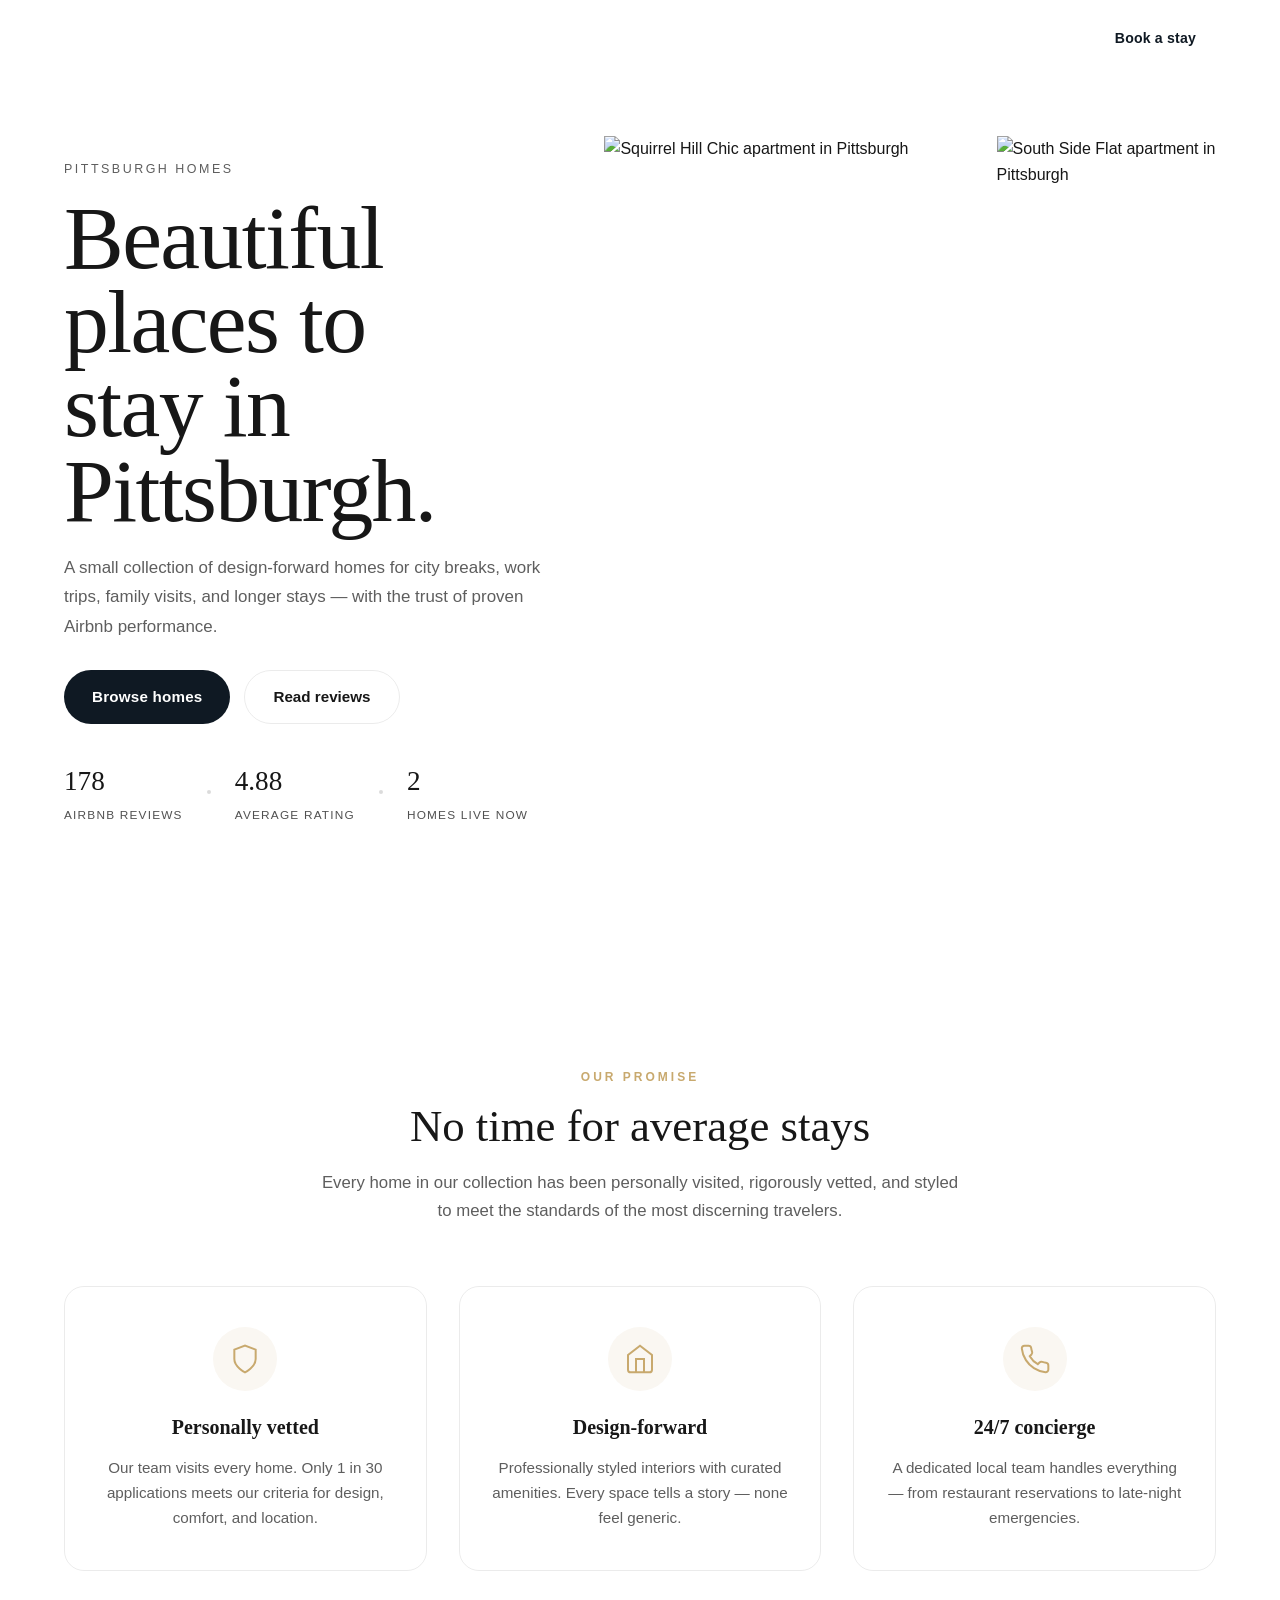
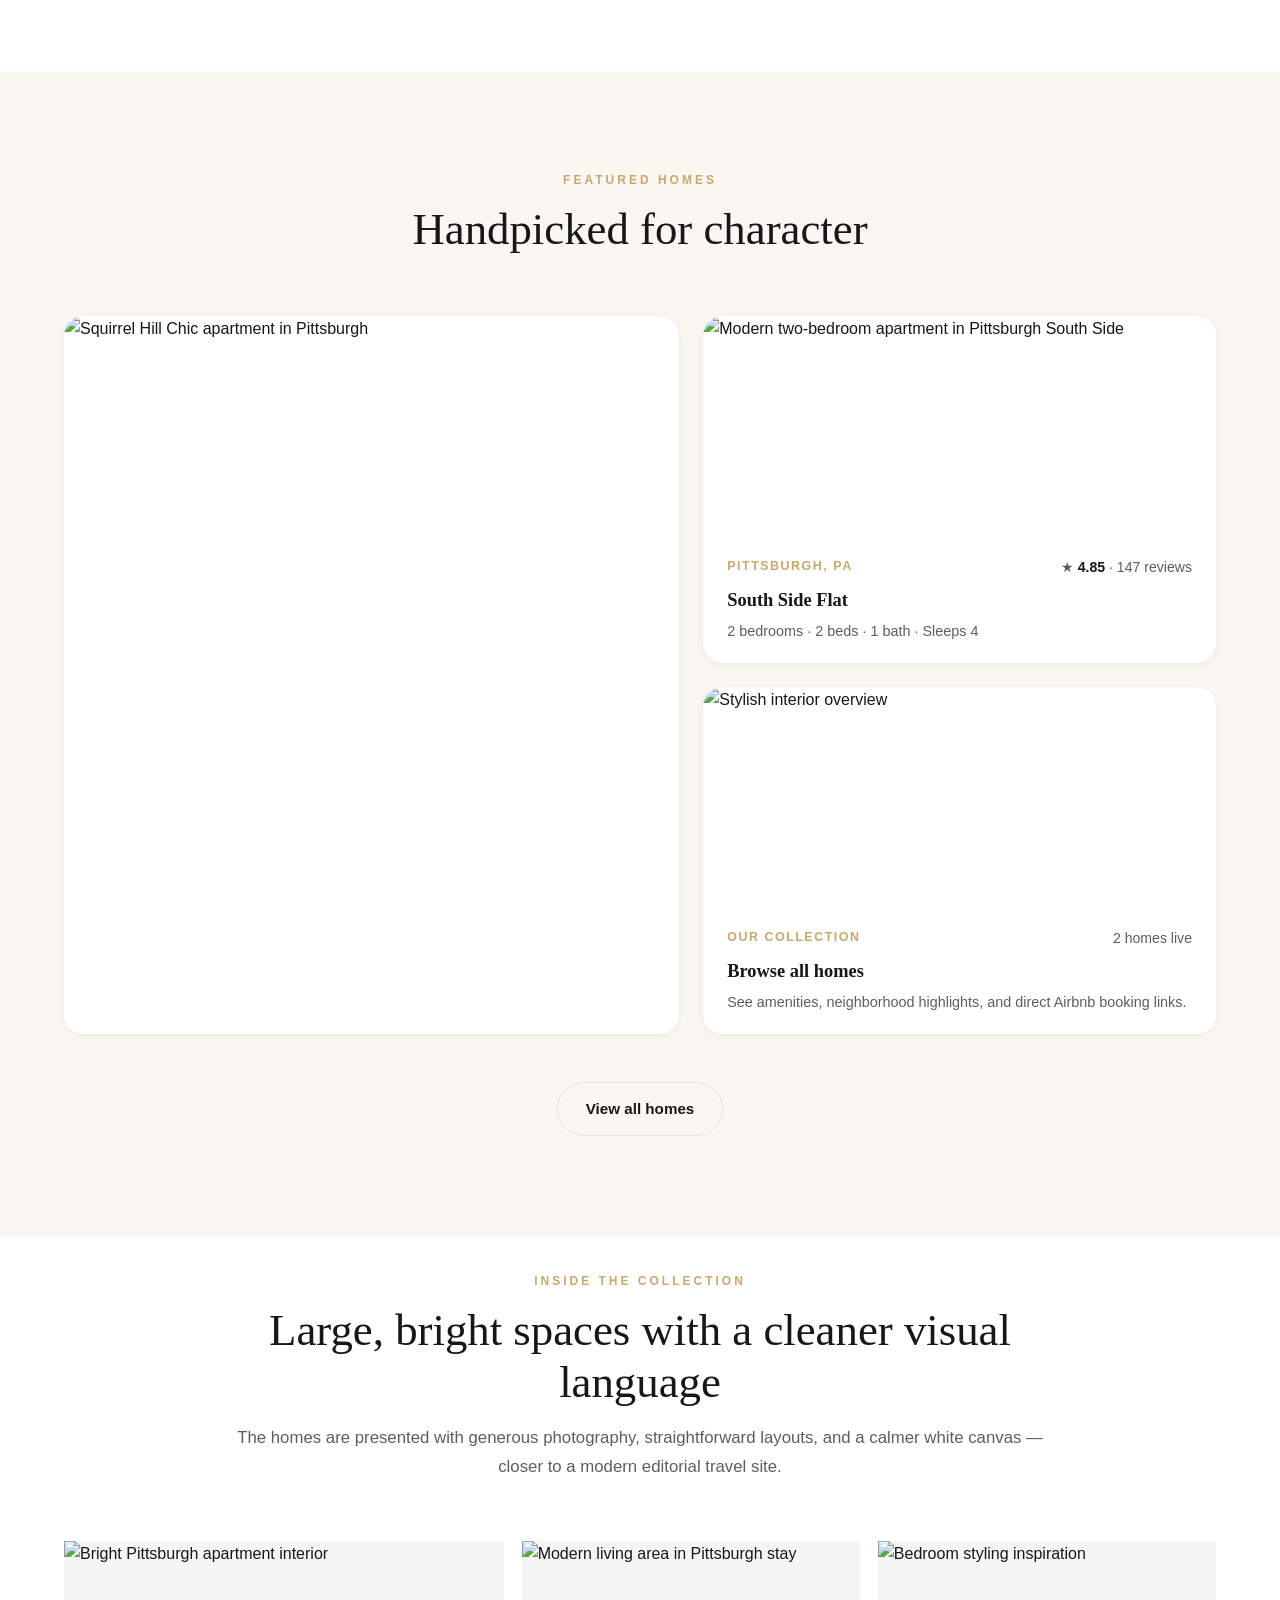
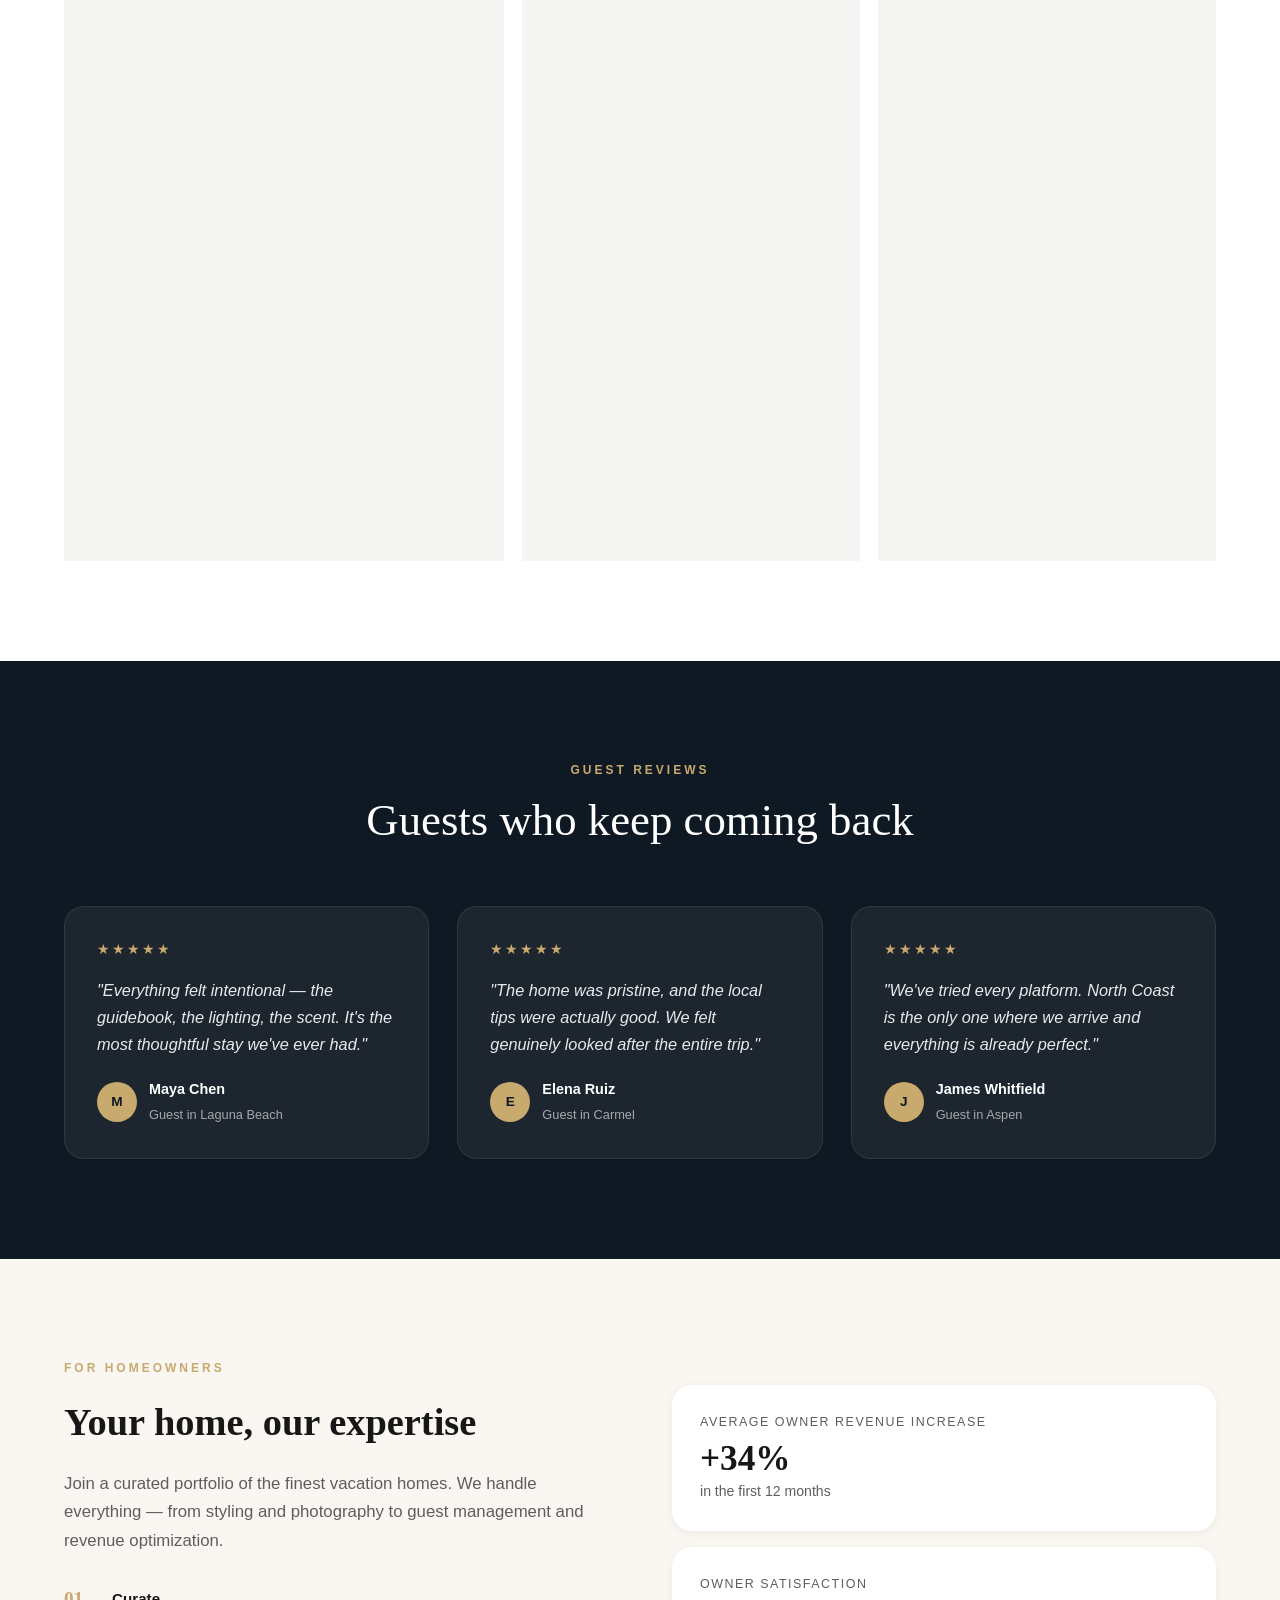
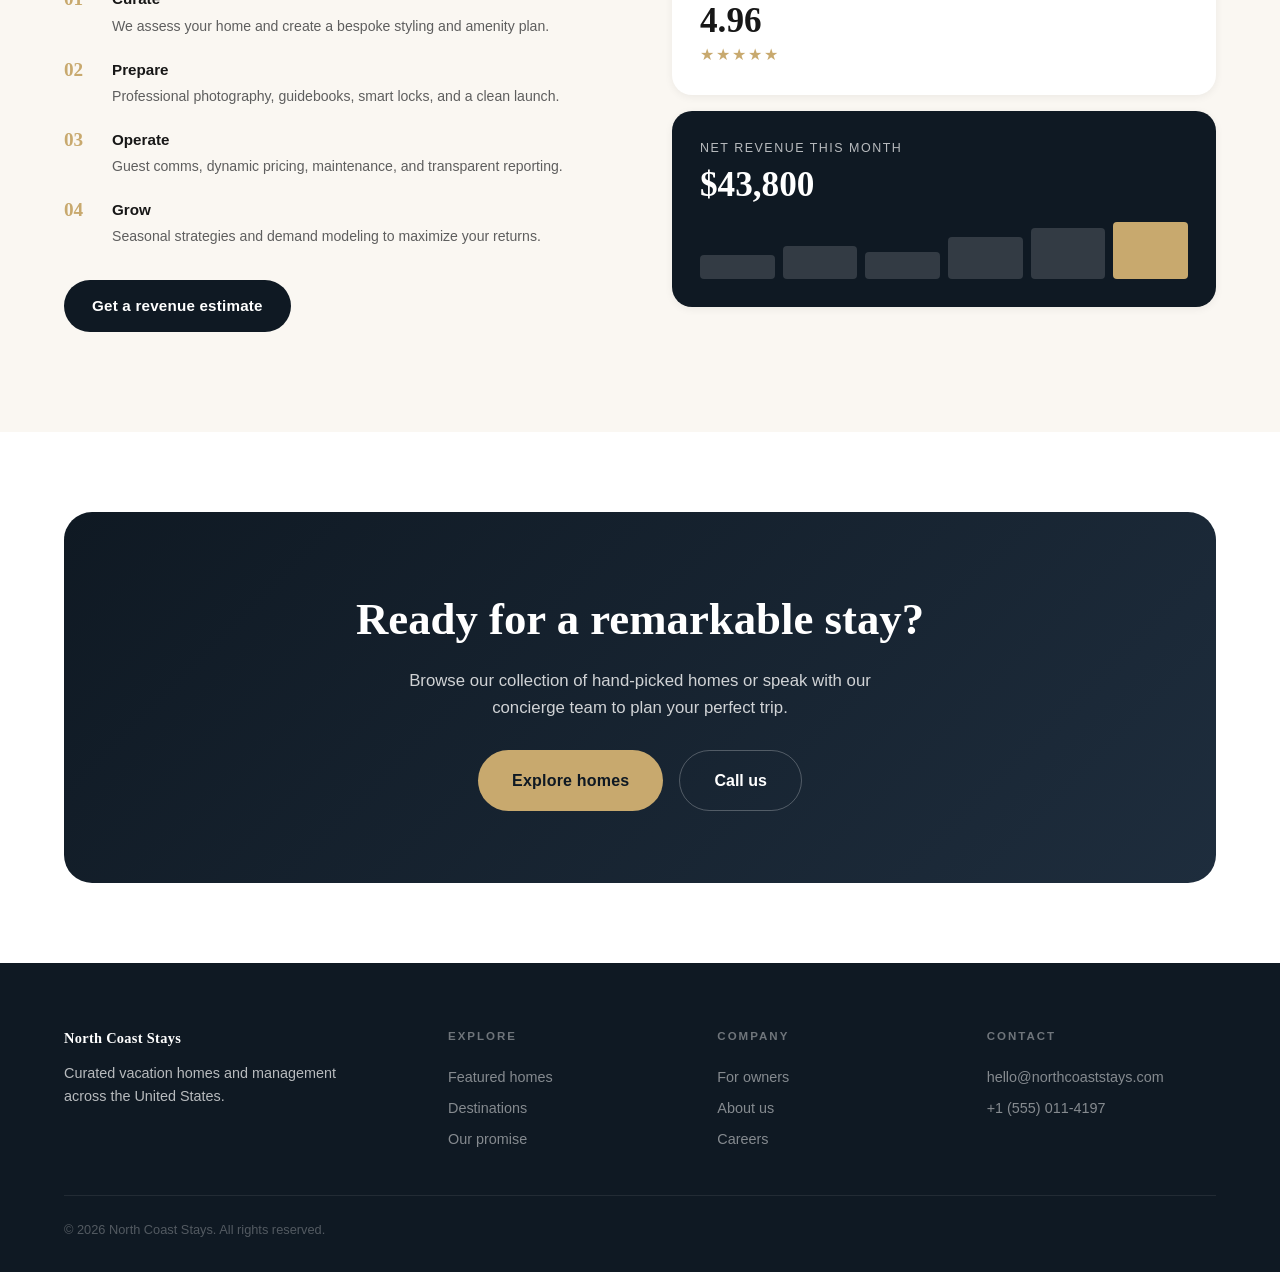
==== commit d2b5b043: "Restyle homepage with Plum Guide inspired layout" ====
--- a/index.html
+++ b/index.html
@@ -39,80 +39,48 @@
 
     <main>
       <!-- Hero -->
-      <section class="hero">
-        <div class="hero-bg">
-          <img
-            src="https://images.unsplash.com/photo-1600596542815-ffad4c1539a9?auto=format&fit=crop&w=2000&q=80"
-            alt="Luxury home exterior at golden hour"
-          />
-        </div>
-        <div class="hero-overlay"></div>
-        <div class="container hero-content">
-          <p class="hero-eyebrow">Curated vacation homes in Pittsburgh</p>
-          <h1>Stay in remarkable<br />Pittsburgh homes</h1>
-          <p class="hero-sub">
-            Discover our thoughtfully prepared homes in Pittsburgh — professionally managed,
-            beautifully presented, and ready for work trips, family visits, and city stays.
-          </p>
-
-          <form class="search-bar" aria-label="Search stays">
-            <div class="search-field">
-              <label for="s-location">Where</label>
-              <select id="s-location" name="location">
-                <option>All destinations</option>
-                <option>California</option>
-                <option>New York</option>
-                <option>Colorado</option>
-                <option>Florida</option>
-                <option>Idaho</option>
-              </select>
-            </div>
-            <div class="search-divider"></div>
-            <div class="search-field">
-              <label for="s-checkin">Check in</label>
-              <input type="date" id="s-checkin" name="checkin" />
-            </div>
-            <div class="search-divider"></div>
-            <div class="search-field">
-              <label for="s-checkout">Check out</label>
-              <input type="date" id="s-checkout" name="checkout" />
-            </div>
-            <div class="search-divider"></div>
-            <div class="search-field">
-              <label for="s-guests">Guests</label>
-              <select id="s-guests" name="guests">
-                <option>2 guests</option>
-                <option>4 guests</option>
-                <option>6 guests</option>
-                <option>8+</option>
-              </select>
-            </div>
-            <button class="search-btn" type="submit">
-              <svg width="20" height="20" viewBox="0 0 24 24" fill="none" stroke="currentColor" stroke-width="2.5" stroke-linecap="round" stroke-linejoin="round"><circle cx="11" cy="11" r="8"/><line x1="21" y1="21" x2="16.65" y2="16.65"/></svg>
-              <span>Search</span>
-            </button>
-          </form>
-
-          <div class="hero-stats">
-            <div class="stat">
-              <strong>4.92</strong>
-              <span>Average rating</span>
-            </div>
-            <div class="stat-dot"></div>
-            <div class="stat">
-              <strong>150+</strong>
-              <span>Curated homes</span>
-            </div>
-            <div class="stat-dot"></div>
-            <div class="stat">
-              <strong>24/7</strong>
-              <span>Concierge</span>
-            </div>
-          </div>
-        </div>
-        <div class="hero-scroll">
-          <span>Scroll to explore</span>
-          <div class="scroll-line"></div>
+      <section class="hero hero--editorial">
+        <div class="container hero-editorial-grid">
+          <div class="hero-copy reveal">
+            <p class="hero-eyebrow hero-eyebrow--dark">Pittsburgh homes</p>
+            <h1>Beautiful places to stay in Pittsburgh.</h1>
+            <p class="hero-sub hero-sub--dark">
+              A small collection of design-forward homes for city breaks, work trips,
+              family visits, and longer stays — with the trust of proven Airbnb performance.
+            </p>
+            <div class="hero-actions">
+              <a href="homes.html" class="btn-primary">Browse homes</a>
+              <a href="reviews.html" class="btn-outline">Read reviews</a>
+            </div>
+            <div class="hero-stats hero-stats--dark">
+              <div class="stat">
+                <strong>178</strong>
+                <span>Airbnb reviews</span>
+              </div>
+              <div class="stat-dot"></div>
+              <div class="stat">
+                <strong>4.88</strong>
+                <span>Average rating</span>
+              </div>
+              <div class="stat-dot"></div>
+              <div class="stat">
+                <strong>2</strong>
+                <span>Homes live now</span>
+              </div>
+            </div>
+          </div>
+          <div class="hero-gallery reveal">
+            <img
+              class="hero-gallery-main"
+              src="https://a0.muscache.com/im/pictures/hosting/Hosting-1556212642153795728/original/cdaaddb3-f204-4f8a-ab9f-3b91c28d09c1.jpeg?im_w=1600&quality=80&auto=webp"
+              alt="Squirrel Hill Chic apartment in Pittsburgh"
+            />
+            <img
+              class="hero-gallery-side"
+              src="https://a0.muscache.com/im/pictures/miso/Hosting-1215987370576249011/original/8360b7d2-faa7-49e1-b375-3b0c79c580a3.jpeg?im_w=1200&quality=80&auto=webp"
+              alt="South Side Flat apartment in Pittsburgh"
+            />
+          </div>
         </div>
       </section>
 
@@ -228,58 +196,39 @@
         </div>
       </section>
 
-      <!-- Destinations -->
-      <section id="destinations" class="section destinations">
-        <div class="container">
-          <div class="section-intro">
-            <p class="section-eyebrow">Destinations</p>
-            <h2>Explore by location</h2>
-          </div>
-          <div class="dest-grid">
-            <a href="#" class="dest-card dest-card--tall reveal">
+      <!-- Editorial Gallery -->
+      <section class="section destinations editorial-gallery">
+        <div class="container">
+          <div class="section-intro section-intro--wide">
+            <p class="section-eyebrow">Inside the collection</p>
+            <h2>Large, bright spaces with a cleaner visual language</h2>
+            <p class="section-lead">
+              The homes are presented with generous photography, straightforward layouts,
+              and a calmer white canvas — closer to a modern editorial travel site.
+            </p>
+          </div>
+          <div class="editorial-grid">
+            <div class="editorial-tile editorial-tile--large reveal">
               <img
-                src="https://images.unsplash.com/photo-1449034446853-66c86144b0ad?auto=format&fit=crop&w=800&q=80"
-                alt="California"
+                src="https://a0.muscache.com/im/pictures/hosting/Hosting-1556212642153795728/original/cdaaddb3-f204-4f8a-ab9f-3b91c28d09c1.jpeg?im_w=1600&quality=80&auto=webp"
+                alt="Bright Pittsburgh apartment interior"
                 loading="lazy"
               />
-              <div class="dest-overlay">
-                <h3>California</h3>
-                <span>42 homes</span>
-              </div>
-            </a>
-            <a href="#" class="dest-card reveal">
+            </div>
+            <div class="editorial-tile reveal">
               <img
-                src="https://images.unsplash.com/photo-1485871981521-5b1fd3805eee?auto=format&fit=crop&w=800&q=80"
-                alt="New York"
+                src="https://a0.muscache.com/im/pictures/miso/Hosting-1215987370576249011/original/8360b7d2-faa7-49e1-b375-3b0c79c580a3.jpeg?im_w=1200&quality=80&auto=webp"
+                alt="Modern living area in Pittsburgh stay"
                 loading="lazy"
               />
-              <div class="dest-overlay">
-                <h3>New York</h3>
-                <span>38 homes</span>
-              </div>
-            </a>
-            <a href="#" class="dest-card reveal">
+            </div>
+            <div class="editorial-tile reveal">
               <img
-                src="https://images.unsplash.com/photo-1506905925346-21bda4d32df4?auto=format&fit=crop&w=800&q=80"
-                alt="Colorado"
+                src="https://images.unsplash.com/photo-1505693416388-ac5ce068fe85?auto=format&fit=crop&w=1200&q=80"
+                alt="Bedroom styling inspiration"
                 loading="lazy"
               />
-              <div class="dest-overlay">
-                <h3>Colorado</h3>
-                <span>29 homes</span>
-              </div>
-            </a>
-            <a href="#" class="dest-card dest-card--tall reveal">
-              <img
-                src="https://images.unsplash.com/photo-1535498730771-e735b998cd64?auto=format&fit=crop&w=800&q=80"
-                alt="Florida"
-                loading="lazy"
-              />
-              <div class="dest-overlay">
-                <h3>Florida</h3>
-                <span>35 homes</span>
-              </div>
-            </a>
+            </div>
           </div>
         </div>
       </section>
--- a/styles.css
+++ b/styles.css
@@ -1,4 +1,36 @@
 /* ─── Tokens ─── */
+@font-face {
+  font-family: "DomaineDisplayNarrow";
+  src: url("https://i.plumcache.com/static/fonts/Domaine/regular/DomaineDisplayNarrowWeb-Regular.woff2") format("woff2");
+  font-style: normal;
+  font-weight: 400;
+  font-display: swap;
+}
+
+@font-face {
+  font-family: "DomaineDisplayNarrow";
+  src: url("https://i.plumcache.com/static/fonts/Domaine/medium/DomaineDisplayNarrowWeb-Medium.woff2") format("woff2");
+  font-style: normal;
+  font-weight: 500;
+  font-display: swap;
+}
+
+@font-face {
+  font-family: "HalyardDisplay";
+  src: url("https://i.plumcache.com/static/fonts/Halyard/book/HalyardDisBook.woff2") format("woff2");
+  font-style: normal;
+  font-weight: 400;
+  font-display: swap;
+}
+
+@font-face {
+  font-family: "HalyardDisplay";
+  src: url("https://i.plumcache.com/static/fonts/Halyard/regular/HalyardDisplay-Regular.woff2") format("woff2");
+  font-style: normal;
+  font-weight: 500;
+  font-display: swap;
+}
+
 :root {
   --cream: #faf7f2;
   --cream-dark: #f0ebe3;
@@ -7,8 +39,8 @@
   --navy: #1a2332;
   --gold: #c8a96e;
   --gold-light: #dbc59a;
-  --text: #2c2c2c;
-  --text-muted: #6b6b6b;
+  --text: #171717;
+  --text-muted: #5e5e5e;
   --text-light: rgba(255, 255, 255, 0.7);
   --border: rgba(0, 0, 0, 0.08);
   --shadow-sm: 0 2px 8px rgba(0, 0, 0, 0.06);
@@ -19,8 +51,8 @@
   --radius-lg: 20px;
   --radius-xl: 28px;
   --transition: 300ms cubic-bezier(0.23, 1, 0.32, 1);
-  --font-serif: "Playfair Display", Georgia, serif;
-  --font-sans: "DM Sans", -apple-system, BlinkMacSystemFont, sans-serif;
+  --font-serif: "DomaineDisplayNarrow", Georgia, serif;
+  --font-sans: "HalyardDisplay", -apple-system, BlinkMacSystemFont, sans-serif;
 }
 
 /* ─── Reset ─── */
@@ -40,7 +72,7 @@
 body {
   font-family: var(--font-sans);
   color: var(--text);
-  background: var(--cream);
+  background: var(--white);
   line-height: 1.6;
 }
 
@@ -221,204 +253,124 @@
 /* ─── Hero ─── */
 .hero {
   position: relative;
-  min-height: 100vh;
+  overflow: hidden;
+}
+
+.hero--editorial {
+  background: var(--white);
+  padding: 136px 0 72px;
+}
+
+.hero-editorial-grid {
+  display: grid;
+  grid-template-columns: 0.9fr 1.1fr;
+  gap: 40px;
+  align-items: start;
+}
+
+.hero-copy {
+  padding-top: 24px;
+}
+
+.hero-eyebrow {
+  font-size: 0.78rem;
+  font-weight: 500;
+  letter-spacing: 2.5px;
+  text-transform: uppercase;
+  margin-bottom: 16px;
+}
+
+.hero-eyebrow--dark {
+  color: var(--text-muted);
+}
+
+.hero h1 {
+  font-family: var(--font-serif);
+  font-size: clamp(3.5rem, 7vw, 6.8rem);
+  font-weight: 400;
+  line-height: 0.94;
+  margin-bottom: 20px;
+  letter-spacing: -1.6px;
+  max-width: 8ch;
+}
+
+.hero-sub {
+  font-size: 1.06rem;
+  max-width: 480px;
+  line-height: 1.75;
+}
+
+.hero-sub--dark {
+  color: var(--text-muted);
+}
+
+.hero-actions {
   display: flex;
-  align-items: center;
-  justify-content: center;
-  overflow: hidden;
-}
-
-.hero-bg {
-  position: absolute;
-  inset: 0;
-  z-index: 0;
-}
-
-.hero-bg img {
+  gap: 14px;
+  margin: 28px 0 36px;
+  flex-wrap: wrap;
+}
+
+.hero-gallery {
+  display: grid;
+  grid-template-columns: 1.45fr 0.85fr;
+  gap: 18px;
+  align-items: stretch;
+}
+
+.hero-gallery img {
   width: 100%;
   height: 100%;
   object-fit: cover;
-  object-position: center 30%;
-}
-
-.hero-overlay {
-  position: absolute;
-  inset: 0;
-  z-index: 1;
-  background: linear-gradient(
-    180deg,
-    rgba(15, 25, 35, 0.4) 0%,
-    rgba(15, 25, 35, 0.25) 40%,
-    rgba(15, 25, 35, 0.55) 100%
-  );
-}
-
-.hero-content {
-  position: relative;
-  z-index: 2;
-  text-align: center;
-  padding: 160px 0 100px;
-  color: var(--white);
-}
-
-.hero-eyebrow {
-  font-size: 0.8rem;
-  font-weight: 600;
-  letter-spacing: 3px;
-  text-transform: uppercase;
-  margin-bottom: 20px;
-  opacity: 0.85;
-}
-
-.hero h1 {
-  font-family: var(--font-serif);
-  font-size: clamp(2.8rem, 5.5vw, 4.5rem);
-  font-weight: 500;
-  line-height: 1.1;
-  margin-bottom: 20px;
-  letter-spacing: -0.5px;
-}
-
-.hero-sub {
-  font-size: 1.1rem;
-  max-width: 560px;
-  margin: 0 auto 44px;
-  opacity: 0.85;
-  line-height: 1.7;
-}
-
-/* Search bar */
-.search-bar {
-  display: flex;
-  align-items: center;
-  background: var(--white);
-  border-radius: 999px;
-  padding: 8px 8px 8px 32px;
-  max-width: 720px;
-  margin: 0 auto 48px;
-  box-shadow: var(--shadow-lg);
-}
-
-.search-field {
-  flex: 1;
-  text-align: left;
-  padding: 8px 16px;
-}
-
-.search-field label {
-  display: block;
-  font-size: 0.68rem;
-  font-weight: 700;
-  text-transform: uppercase;
-  letter-spacing: 1.5px;
-  color: var(--text-muted);
-  margin-bottom: 4px;
-}
-
-.search-field select,
-.search-field input {
-  border: none;
-  outline: none;
-  background: transparent;
-  font-family: inherit;
-  font-size: 0.92rem;
-  color: var(--text);
-  width: 100%;
-  padding: 2px 0;
-}
-
-.search-divider {
-  width: 1px;
-  height: 36px;
-  background: var(--border);
-  flex-shrink: 0;
-}
-
-.search-btn {
-  display: inline-flex;
-  align-items: center;
-  gap: 8px;
-  background: var(--charcoal);
-  color: var(--white);
-  padding: 14px 24px;
-  border-radius: 999px;
-  font-weight: 600;
-  font-size: 0.9rem;
-  flex-shrink: 0;
-  transition: transform var(--transition), box-shadow var(--transition);
-}
-
-.search-btn:hover {
-  transform: translateY(-1px);
-  box-shadow: 0 8px 20px rgba(15, 25, 35, 0.3);
+  border-radius: 0;
+  box-shadow: none;
+}
+
+.hero-gallery-main {
+  min-height: 760px;
+}
+
+.hero-gallery-side {
+  min-height: 760px;
 }
 
 /* Hero stats */
 .hero-stats {
   display: flex;
   align-items: center;
-  justify-content: center;
-  gap: 28px;
+  gap: 24px;
+  flex-wrap: wrap;
+}
+
+.hero-stats--dark {
+  justify-content: flex-start;
 }
 
 .stat {
   display: flex;
   flex-direction: column;
-  align-items: center;
+  align-items: flex-start;
   gap: 2px;
 }
 
 .stat strong {
   font-family: var(--font-serif);
-  font-size: 1.5rem;
-  font-weight: 600;
+  font-size: 1.7rem;
+  font-weight: 400;
 }
 
 .stat span {
-  font-size: 0.78rem;
-  opacity: 0.7;
+  font-size: 0.74rem;
+  opacity: 0.75;
   text-transform: uppercase;
-  letter-spacing: 1px;
+  letter-spacing: 1.2px;
 }
 
 .stat-dot {
   width: 4px;
   height: 4px;
   border-radius: 50%;
-  background: rgba(255, 255, 255, 0.35);
-}
-
-/* Scroll indicator */
-.hero-scroll {
-  position: absolute;
-  bottom: 32px;
-  left: 50%;
-  transform: translateX(-50%);
-  z-index: 2;
-  display: flex;
-  flex-direction: column;
-  align-items: center;
-  gap: 8px;
-  color: var(--white);
-}
-
-.hero-scroll span {
-  font-size: 0.7rem;
-  text-transform: uppercase;
-  letter-spacing: 2px;
-  opacity: 0.6;
-}
-
-.scroll-line {
-  width: 1px;
-  height: 40px;
-  background: linear-gradient(to bottom, rgba(255, 255, 255, 0.6), transparent);
-  animation: scroll-pulse 2s ease-in-out infinite;
-}
-
-@keyframes scroll-pulse {
-  0%, 100% { opacity: 0.3; transform: scaleY(0.6); }
-  50% { opacity: 1; transform: scaleY(1); }
+  background: rgba(0, 0, 0, 0.14);
 }
 
 /* ─── Sections ─── */
@@ -431,6 +383,10 @@
   text-align: center;
   max-width: 640px;
   margin: 0 auto 60px;
+}
+
+.section-intro--wide {
+  max-width: 820px;
 }
 
 .section-intro--light {
@@ -614,73 +570,36 @@
   color: var(--text-muted);
 }
 
-/* ─── Destinations ─── */
+/* ─── Editorial Gallery ─── */
 .destinations {
   background: var(--white);
 }
 
-.dest-grid {
-  display: grid;
-  grid-template-columns: repeat(4, 1fr);
-  grid-template-rows: 200px 200px;
-  gap: 20px;
-}
-
-.dest-card {
-  position: relative;
-  border-radius: var(--radius-lg);
+.editorial-gallery {
+  padding-top: 36px;
+}
+
+.editorial-grid {
+  display: grid;
+  grid-template-columns: 1.3fr 1fr 1fr;
+  gap: 18px;
+}
+
+.editorial-tile {
   overflow: hidden;
-  cursor: pointer;
-}
-
-.dest-card--tall {
-  grid-row: 1 / 3;
-}
-
-.dest-card img {
+  background: #f5f5f3;
+}
+
+.editorial-tile--large {
+  grid-column: span 1;
+}
+
+.editorial-tile img {
   width: 100%;
   height: 100%;
+  min-height: 620px;
   object-fit: cover;
-  transition: transform 600ms cubic-bezier(0.23, 1, 0.32, 1);
-}
-
-.dest-card:hover img {
-  transform: scale(1.06);
-}
-
-.dest-overlay {
-  position: absolute;
-  inset: 0;
-  display: flex;
-  flex-direction: column;
-  justify-content: flex-end;
-  padding: 24px;
-  background: linear-gradient(
-    180deg,
-    transparent 40%,
-    rgba(15, 25, 35, 0.65) 100%
-  );
-  color: var(--white);
-  transition: background var(--transition);
-}
-
-.dest-card:hover .dest-overlay {
-  background: linear-gradient(
-    180deg,
-    transparent 20%,
-    rgba(15, 25, 35, 0.75) 100%
-  );
-}
-
-.dest-overlay h3 {
-  font-family: var(--font-serif);
-  font-size: 1.4rem;
-  margin-bottom: 2px;
-}
-
-.dest-overlay span {
-  font-size: 0.82rem;
-  opacity: 0.8;
+  display: block;
 }
 
 /* ─── Testimonials ─── */
@@ -1037,51 +956,104 @@
 }
 
 @media (max-width: 768px) {
+  .container {
+    width: min(100% - 32px, 1240px);
+  }
+
+  .header-inner {
+    padding: 16px 0;
+    gap: 14px;
+  }
+
   .nav,
-  .header-phone {
+  .header-phone,
+  .header-right .btn-primary {
     display: none;
   }
 
   .mobile-toggle {
     display: flex;
+    margin-left: auto;
+  }
+
+  .site-header--light .nav.open,
+  .nav.open {
+    display: flex;
+    position: absolute;
+    top: calc(100% + 8px);
+    left: 16px;
+    right: 16px;
+    flex-direction: column;
+    gap: 14px;
+    padding: 18px;
+    background: rgba(255, 255, 255, 0.98);
+    border: 1px solid var(--border);
+    border-radius: var(--radius-md);
+    box-shadow: var(--shadow-md);
+    z-index: 120;
+  }
+
+  .site-header:not(.site-header--light) .nav.open a {
+    color: var(--text);
+  }
+
+  .hero--editorial {
+    padding: 112px 0 40px;
+  }
+
+  .hero-editorial-grid,
+  .homes-grid,
+  .testimonial-grid,
+  .owners-split,
+  .owner-hero-grid,
+  .owner-results-grid,
+  .owner-trust-grid,
+  .owner-journey-grid,
+  .owner-services-grid,
+  .listing-card,
+  .listing-card--reverse,
+  .listing-columns,
+  .reviews-grid,
+  .editorial-grid {
+    grid-template-columns: 1fr;
   }
 
   .hero h1 {
-    font-size: 2.4rem;
-  }
-
-  .hero h1 br {
-    display: none;
-  }
-
-  .search-bar {
+    font-size: 3.2rem;
+    max-width: 100%;
+  }
+
+  .hero-sub {
+    font-size: 1rem;
+    margin-bottom: 0;
+  }
+
+  .hero-actions,
+  .owner-hero-actions,
+  .cta-actions,
+  .listing-actions {
     flex-direction: column;
-    border-radius: var(--radius-lg);
-    padding: 20px;
-    gap: 0;
-  }
-
-  .search-field {
-    padding: 12px 4px;
-    border-bottom: 1px solid var(--border);
-  }
-
-  .search-field:last-of-type {
-    border-bottom: none;
-  }
-
-  .search-divider {
-    display: none;
-  }
-
-  .search-btn {
+    align-items: stretch;
+  }
+
+  .hero-actions a,
+  .owner-hero-actions a,
+  .cta-actions a,
+  .cta-actions button,
+  .listing-actions a {
     width: 100%;
     justify-content: center;
-    margin-top: 12px;
+  }
+
+  .hero-gallery-main,
+  .hero-gallery-side,
+  .editorial-tile img {
+    min-height: 360px;
   }
 
   .hero-stats {
     gap: 16px;
+    flex-wrap: wrap;
   }
 
   .stat strong {
@@ -1097,26 +1069,12 @@
     gap: 20px;
   }
 
-  .homes-grid {
-    grid-template-columns: 1fr;
-  }
-
-  .testimonial-grid {
-    grid-template-columns: 1fr;
-  }
-
-  .dest-grid {
-    grid-template-columns: 1fr;
-    grid-template-rows: auto;
-  }
-
-  .dest-card {
-    height: 200px;
-  }
-
-  .owners-split {
-    grid-template-columns: 1fr;
-    gap: 32px;
+  .home-meta,
+  .listing-topline,
+  .listing-summary,
+  .review-property-top {
+    flex-direction: column;
+    align-items: flex-start;
   }
 
   .footer-inner {
@@ -1128,16 +1086,45 @@
     grid-column: 1 / -1;
   }
 
-  .cta-inner {
-    padding: 48px 24px;
+  .cta-inner,
+  .owner-cta {
+    padding: 36px 24px;
   }
 
   .section {
     padding: 72px 0;
   }
 
-  .hero-scroll {
-    display: none;
+  .owner-hero {
+    padding: 120px 0 72px;
+  }
+
+  .owner-floating-card {
+    position: static;
+    max-width: none;
+    margin-top: 16px;
+  }
+
+  .owner-hero-stats,
+  .review-score-grid {
+    grid-template-columns: 1fr;
+  }
+
+  .listing-media img {
+    min-height: 320px;
+  }
+
+  .listing-copy,
+  .review-property-card {
+    padding: 28px 22px;
+  }
+
+  .review-bar-row {
+    grid-template-columns: 1fr 44px;
+  }
+
+  .review-bar {
+    grid-column: 1 / -1;
   }
 }
 
@@ -1567,7 +1554,7 @@
   }
 
   .owner-hero-stats {
-    grid-template-columns: 1fr;
+    grid-template-columns: repeat(3, 1fr);
   }
 
   .owner-cta {
@@ -1576,47 +1563,6 @@
   }
 }
 
-@media (max-width: 768px) {
-  .site-header--light .nav,
-  .site-header--light .header-phone {
-    display: none;
-  }
-
-  .site-header--light .mobile-toggle {
-    display: flex;
-  }
-
-  .site-header--light .nav.open {
-    display: flex;
-    position: absolute;
-    top: 100%;
-    left: 5vw;
-    right: 5vw;
-    flex-direction: column;
-    gap: 14px;
-    padding: 18px;
-    background: rgba(255,255,255,0.98);
-    border: 1px solid var(--border);
-    border-radius: var(--radius-md);
-    box-shadow: var(--shadow-md);
-  }
-
-  .owner-hero {
-    padding: 120px 0 72px;
-  }
-
-  .owner-cta {
-    padding: 36px 24px;
-  }
-
-  .listing-media img {
-    min-height: 320px;
-  }
-
-  .listing-copy {
-    padding: 28px 22px;
-  }
-}
 
 /* ─── Reviews page ─── */
 .reviews-section {
@@ -1743,28 +1689,6 @@
   }
 }
 
-@media (max-width: 768px) {
-  .review-property-card {
-    padding: 26px 22px;
-  }
-
-  .review-property-top,
-  .review-score-grid {
-    grid-template-columns: 1fr;
-  }
-
-  .review-property-top {
-    display: grid;
-  }
-
-  .review-bar-row {
-    grid-template-columns: 1fr 44px;
-  }
-
-  .review-bar {
-    grid-column: 1 / -1;
-  }
-}
 
 @media (max-width: 480px) {
   .footer-inner {
